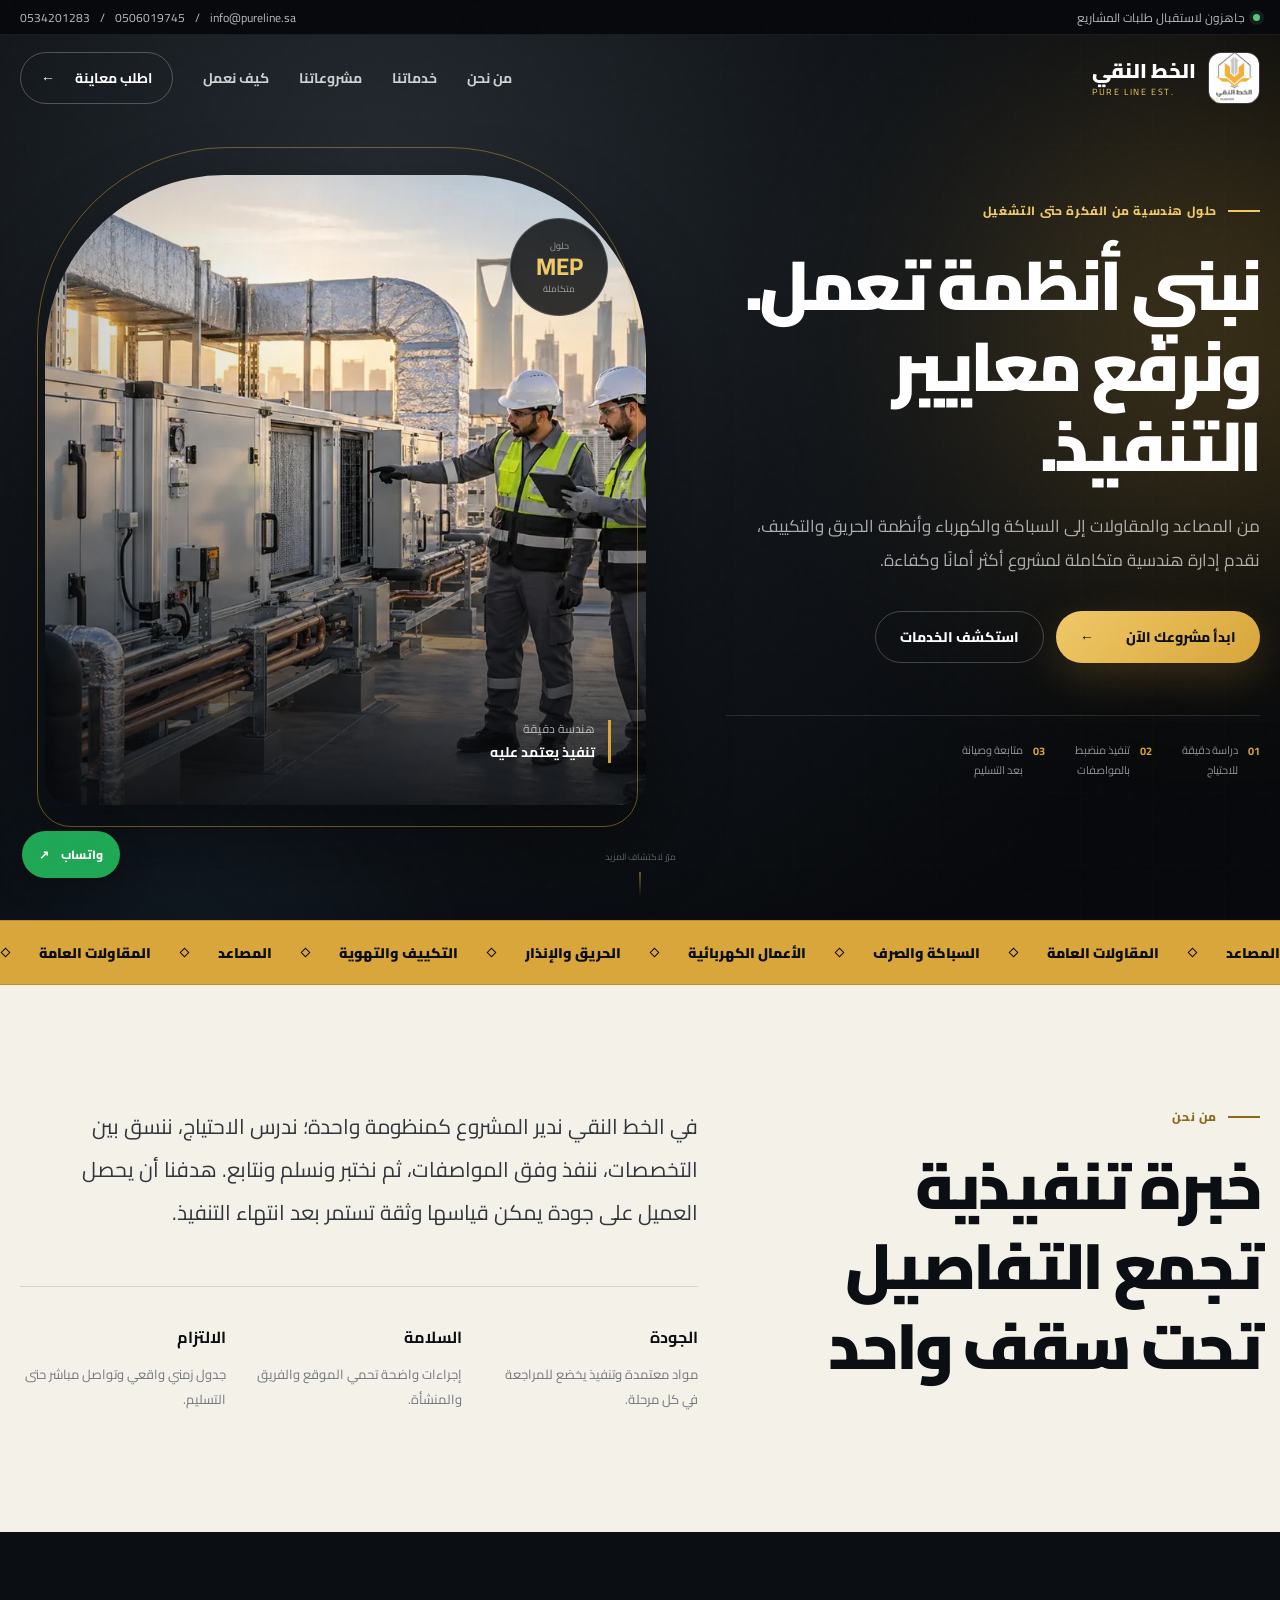
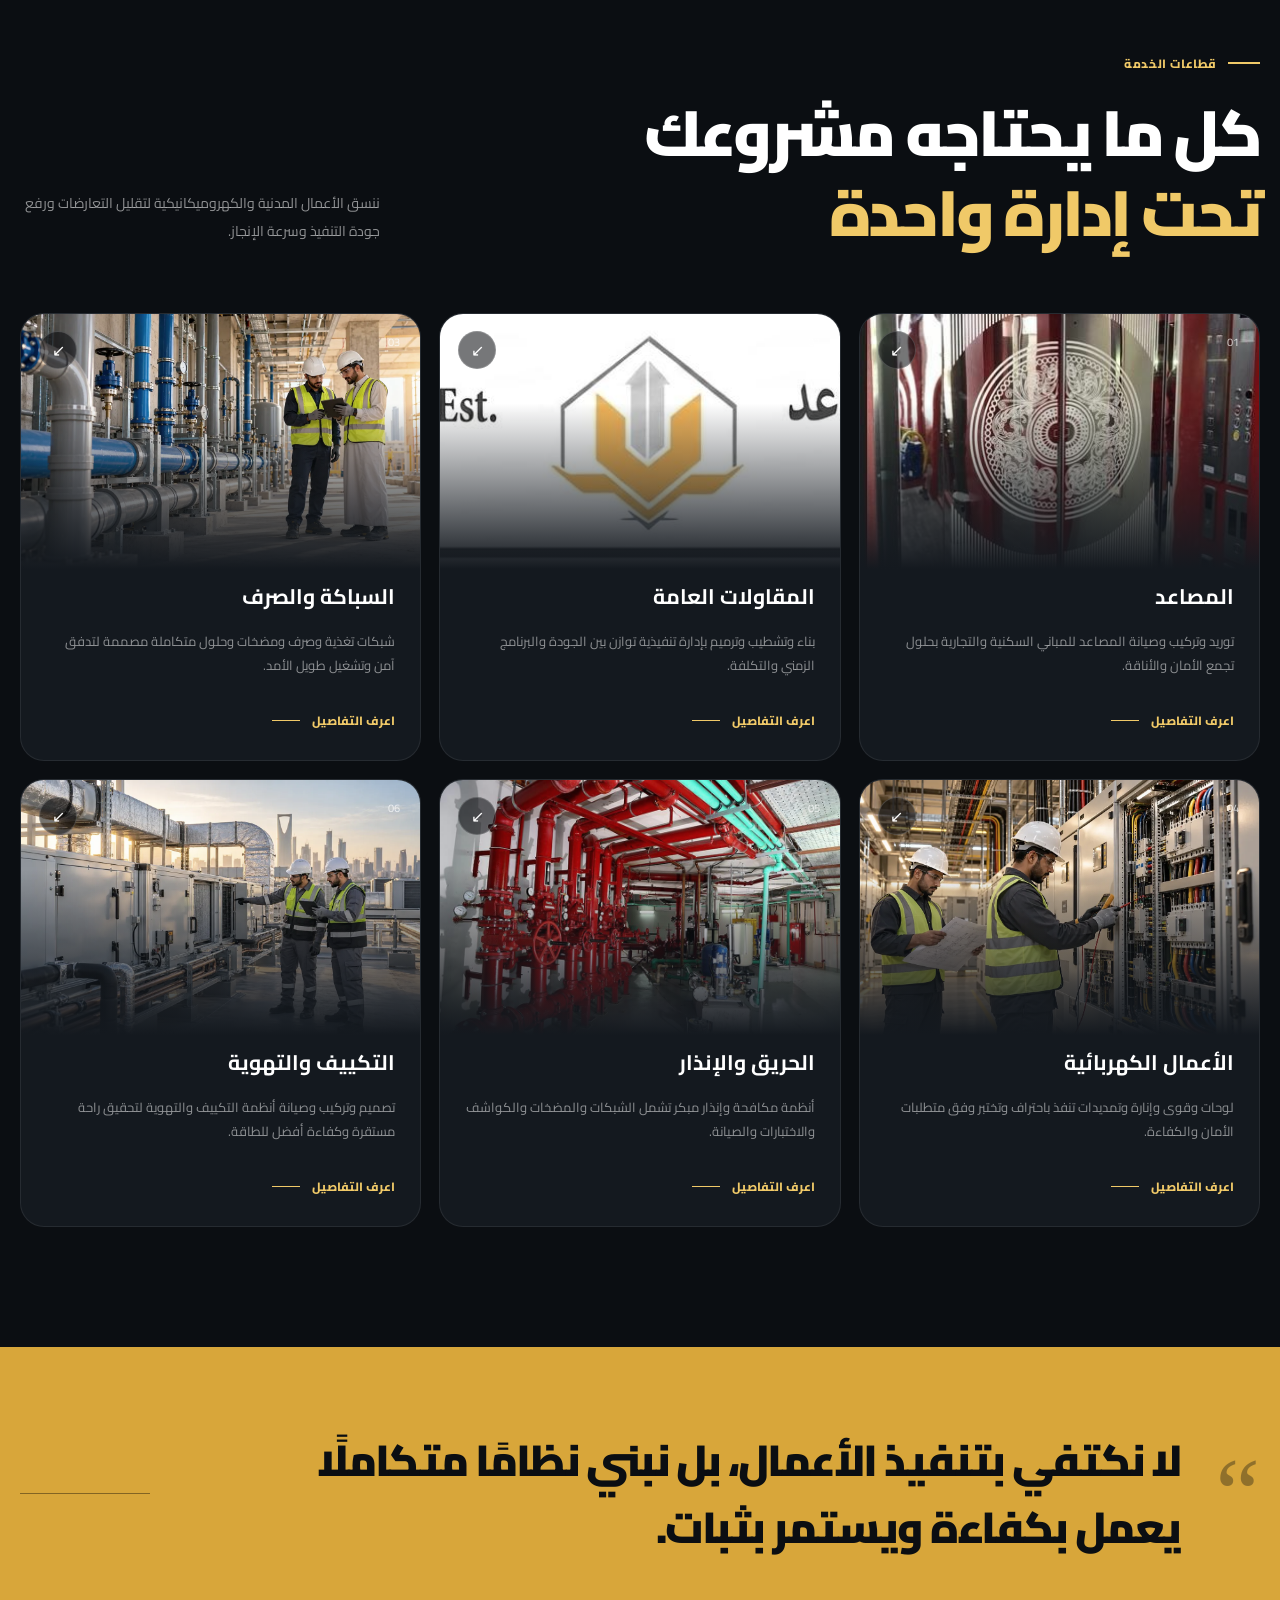
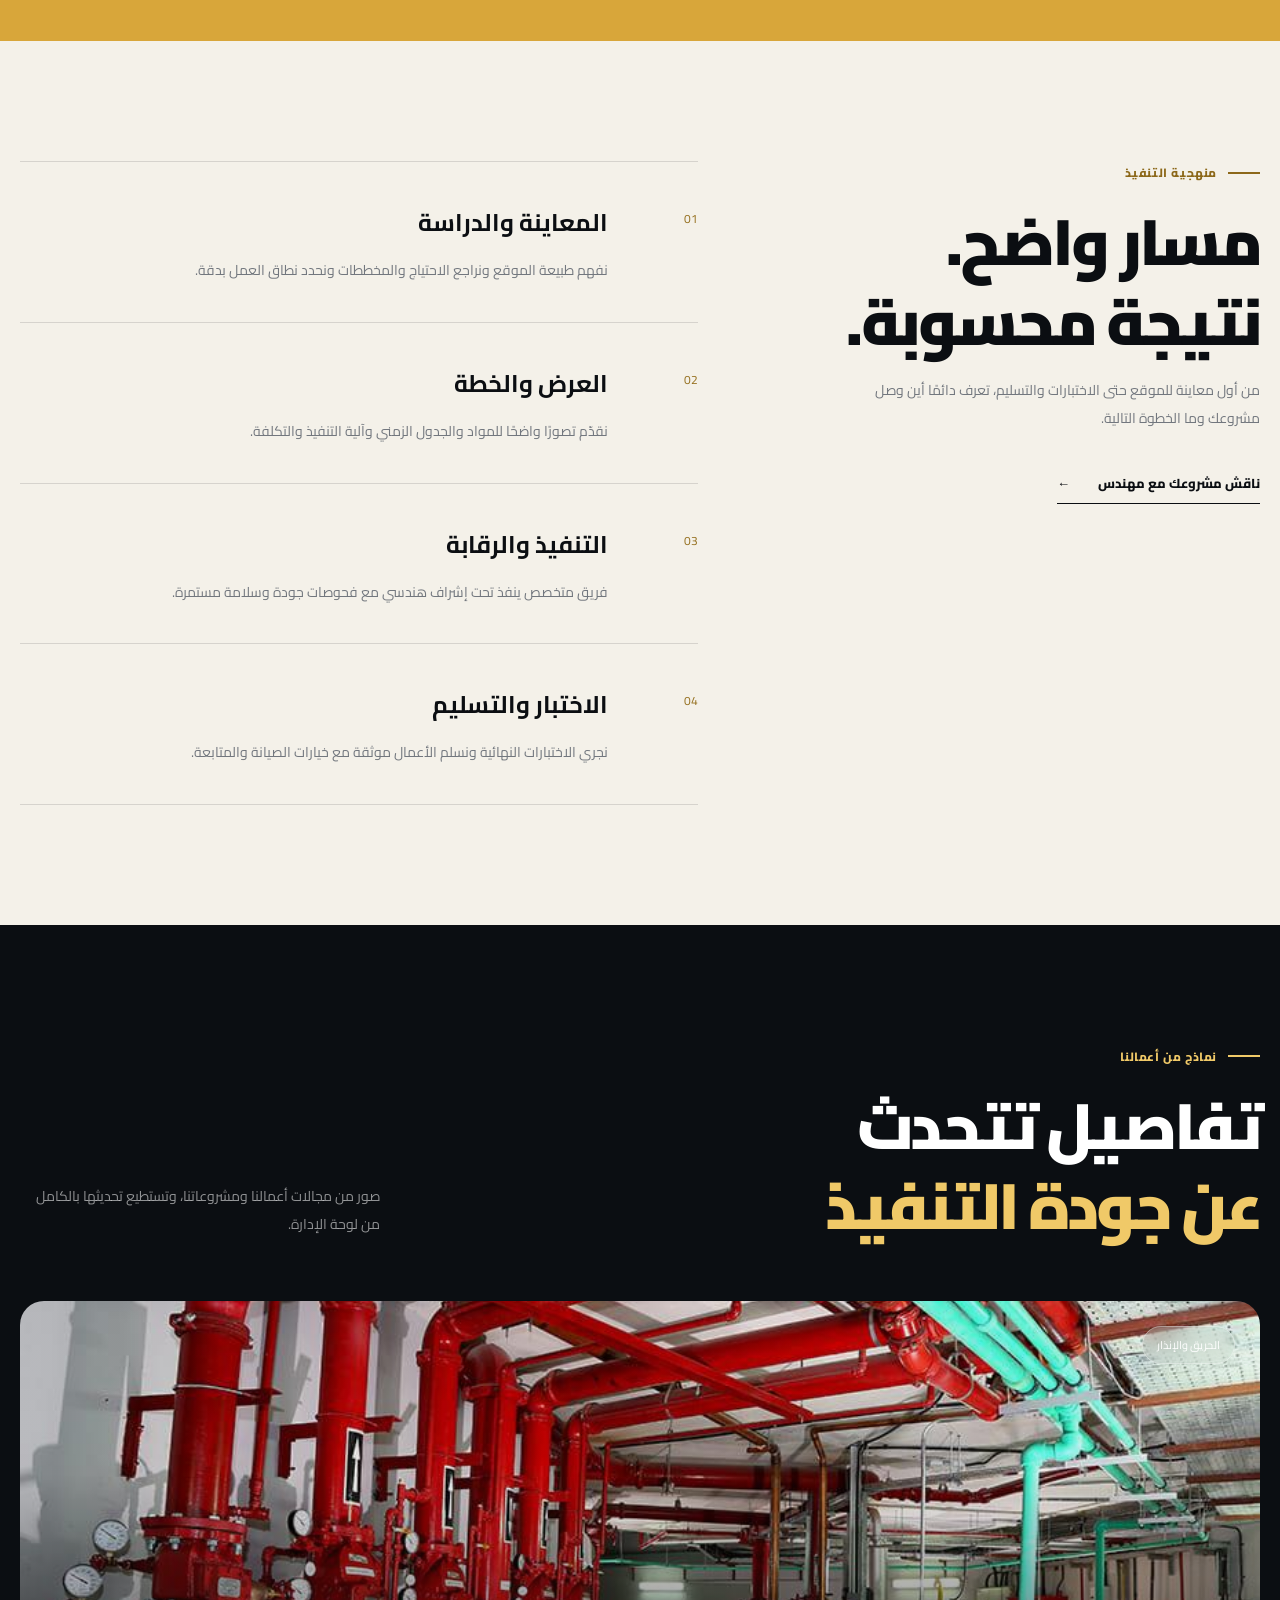
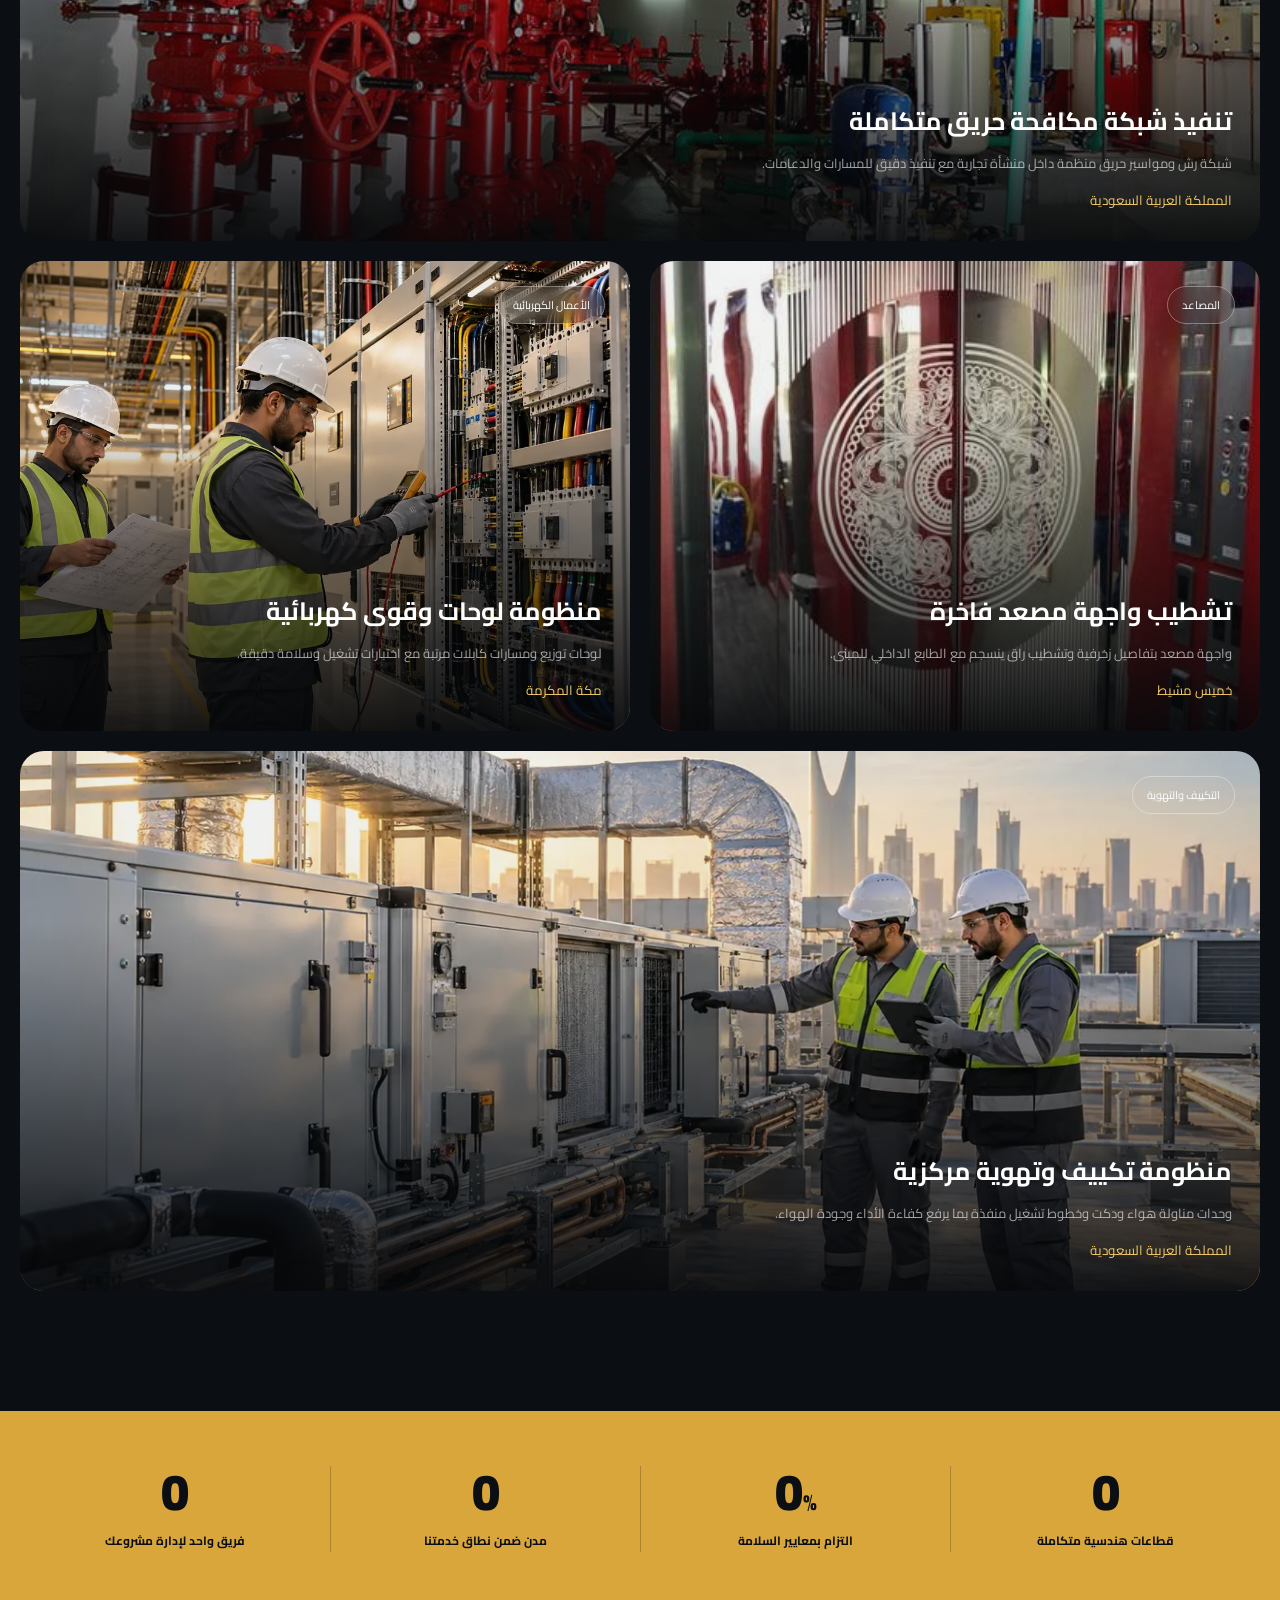
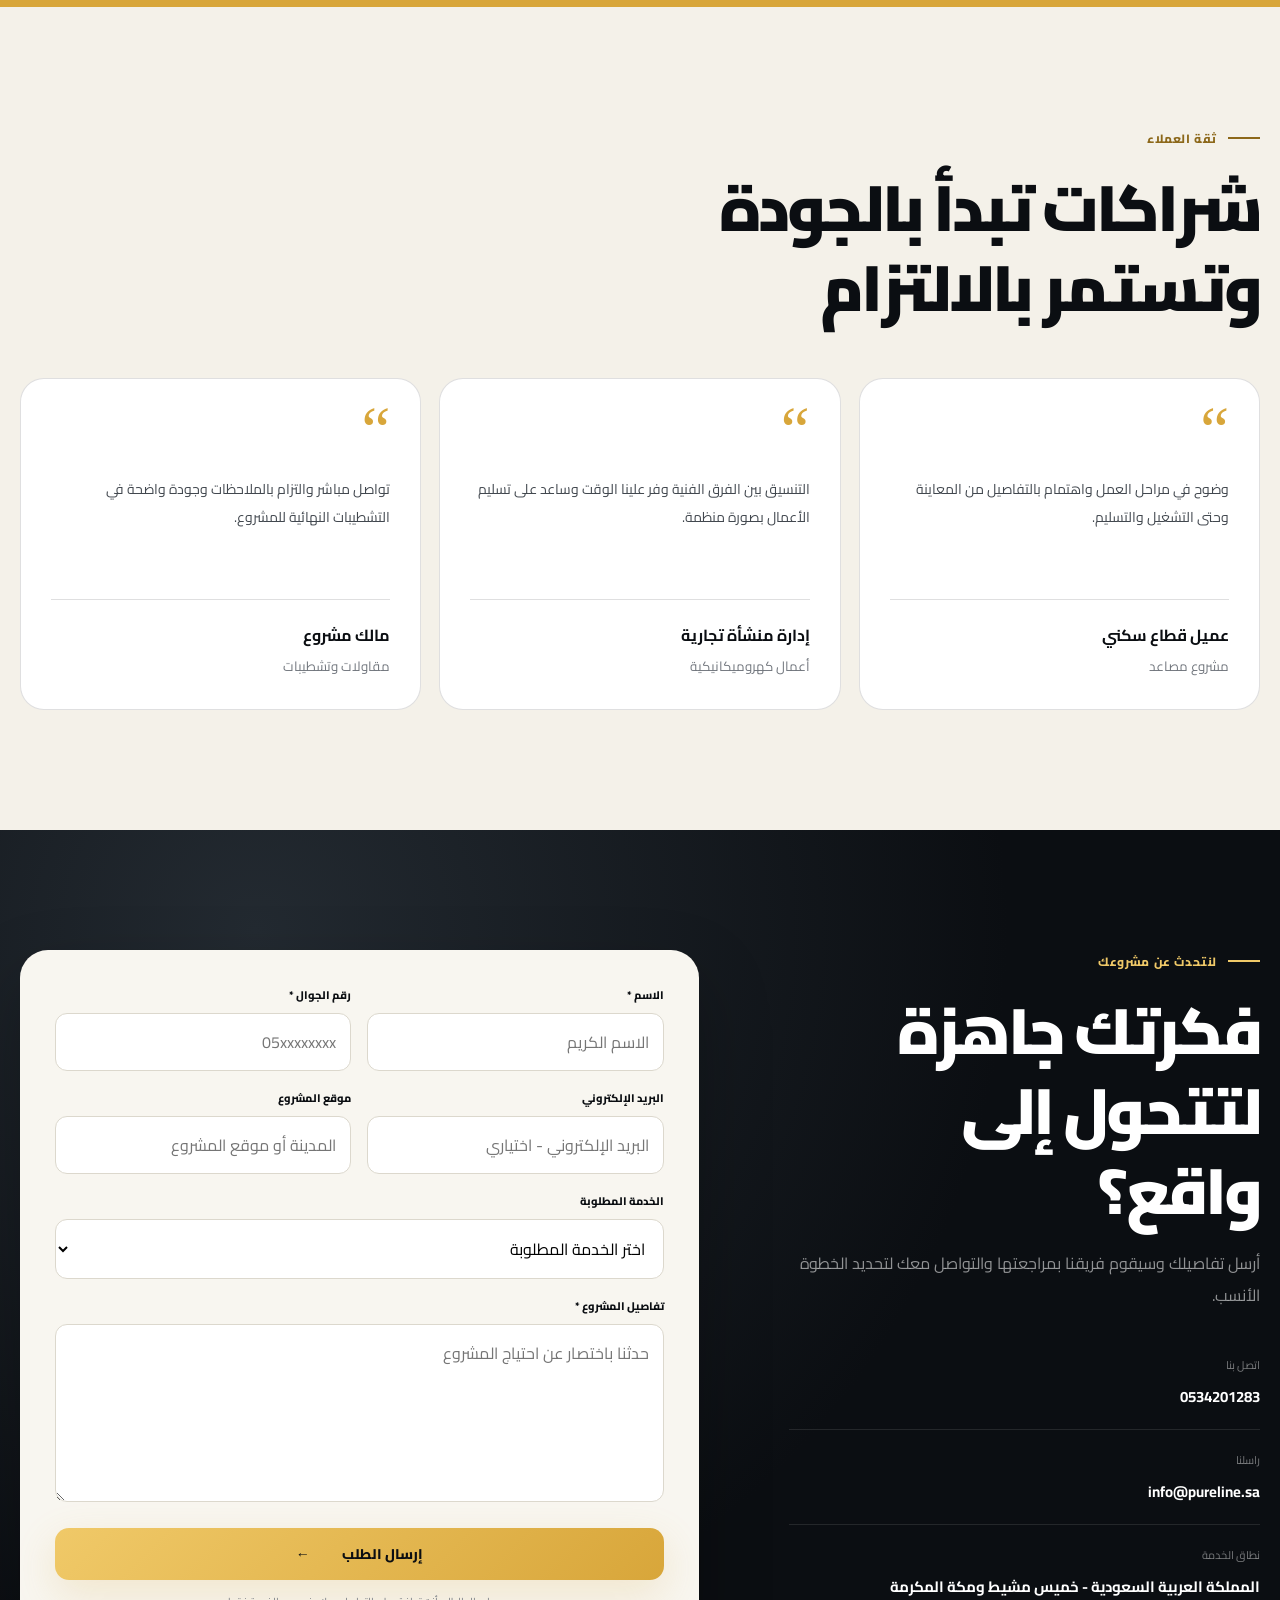
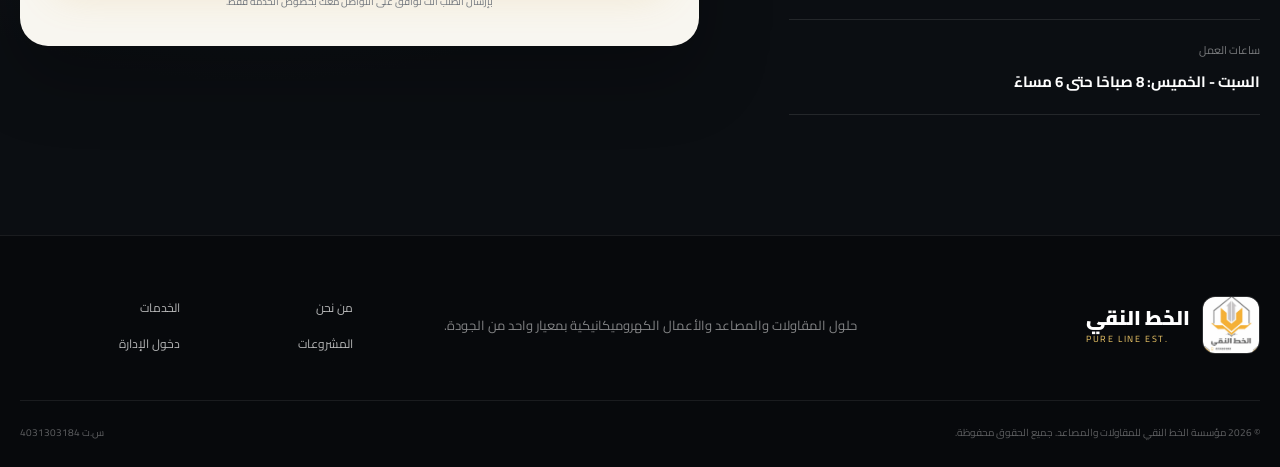
==== index.html @ 3a3c0b28 "Convert site to static Cloudflare Pages profile" ====
<!doctype html>
<html lang="ar" dir="rtl">
<head>
  <meta charset="utf-8">
  <meta name="viewport" content="width=device-width, initial-scale=1">
  <meta name="theme-color" content="#0b0e12">
  <meta name="description" content="من المصاعد والمقاولات إلى السباكة والكهرباء وأنظمة الحريق والتكييف، نقدم إدارة هندسية متكاملة لمشروع أكثر أمانًا وكفاءة.">
  <meta property="og:type" content="website">
  <meta property="og:locale" content="ar_SA">
  <meta property="og:site_name" content="مؤسسة الخط النقي للمقاولات والمصاعد">
  <meta property="og:title" content="مؤسسة الخط النقي للمقاولات والمصاعد">
  <meta property="og:description" content="من المصاعد والمقاولات إلى السباكة والكهرباء وأنظمة الحريق والتكييف، نقدم إدارة هندسية متكاملة لمشروع أكثر أمانًا وكفاءة.">
  <meta property="og:url" content="https://purelineksa.com/">
  <meta property="og:image" content="https://purelineksa.com/assets/images/services/hvac.webp">
  <meta name="twitter:card" content="summary_large_image">
  <meta name="twitter:title" content="مؤسسة الخط النقي للمقاولات والمصاعد">
  <meta name="twitter:description" content="من المصاعد والمقاولات إلى السباكة والكهرباء وأنظمة الحريق والتكييف، نقدم إدارة هندسية متكاملة لمشروع أكثر أمانًا وكفاءة.">
  <title>مؤسسة الخط النقي للمقاولات والمصاعد</title>
  <link rel="canonical" href="https://purelineksa.com/">
  <link rel="icon" href="assets/images/brand/logo-v2.webp" type="image/webp">
  <link rel="preconnect" href="https://fonts.googleapis.com">
  <link rel="preconnect" href="https://fonts.gstatic.com" crossorigin>
  <link href="https://fonts.googleapis.com/css2?family=Cairo:wght@400;500;600;700;800;900&display=swap" rel="stylesheet">
  <link rel="stylesheet" href="assets/css/site.css">
  <script type="application/ld+json">
  {
    "@context": "https://schema.org",
    "@type": "LocalBusiness",
    "name": "مؤسسة الخط النقي للمقاولات والمصاعد",
    "alternateName": "Pure Line for Contracting and Elevators Est.",
    "url": "https://purelineksa.com/",
    "logo": "https://purelineksa.com/assets/images/brand/logo-v2.webp",
    "image": "https://purelineksa.com/assets/images/services/hvac.webp",
    "telephone": "0534201283",
    "email": "info@pureline.sa",
    "description": "من المصاعد والمقاولات إلى السباكة والكهرباء وأنظمة الحريق والتكييف، نقدم إدارة هندسية متكاملة لمشروع أكثر أمانًا وكفاءة.",
    "address": {
      "@type": "PostalAddress",
      "streetAddress": "المملكة العربية السعودية \u002D خميس مشيط ومكة المكرمة",
      "addressCountry": "SA"
    },
    "areaServed": "Saudi Arabia"
  }
  </script>
</head>
<body>
  <div class="page-noise" aria-hidden="true"></div>
  <header class="site-header" id="top">
    <div class="contact-bar">
      <div class="shell contact-bar__inner">
        <p><span class="status-dot"></span> جاهزون لاستقبال طلبات المشاريع</p>
        <div class="contact-bar__links">
          <a href="tel:0534201283">0534201283</a>
          <span>/</span><a href="tel:0506019745">0506019745</a>
          <span>/</span>
          <a href="mailto:info@pureline.sa">info@pureline.sa</a>
        </div>
      </div>
    </div>
    <nav class="nav shell" aria-label="التنقل الرئيسي">
      <a class="brand" href="#top" aria-label="الخط النقي - الرئيسية">
        <img src="assets/images/brand/logo-v2.webp" alt="شعار مؤسسة الخط النقي للمقاولات والمصاعد" width="512" height="512" decoding="async">
        <span><b>الخط النقي</b><small>PURE LINE EST.</small></span>
      </a>
      <button class="nav-toggle" type="button" aria-expanded="false" aria-controls="main-menu" aria-label="فتح القائمة">
        <span></span><span></span><span></span>
      </button>
      <div class="nav-menu" id="main-menu">
        <a href="#about">من نحن</a>
        <a href="#services">خدماتنا</a>
        <a href="#projects">مشروعاتنا</a>
        <a href="#process">كيف نعمل</a>
        <a class="nav-cta" href="#contact">اطلب معاينة <span>←</span></a>
      </div>
    </nav>
  </header>

  <main>
    <section class="hero">
      <div class="hero-glow hero-glow--one" aria-hidden="true"></div>
      <div class="hero-glow hero-glow--two" aria-hidden="true"></div>
      <div class="shell hero__grid">
        <div class="hero__content reveal">
          <div class="eyebrow"><span></span> حلول هندسية من الفكرة حتى التشغيل</div>
          <h1>نبني أنظمة تعمل. ونرفع معايير التنفيذ.</h1>
          <p>من المصاعد والمقاولات إلى السباكة والكهرباء وأنظمة الحريق والتكييف، نقدم إدارة هندسية متكاملة لمشروع أكثر أمانًا وكفاءة.</p>
          <div class="hero__actions">
            <a class="button button--gold" href="#contact">ابدأ مشروعك الآن <span>←</span></a>
            <a class="button button--ghost" href="#services">استكشف الخدمات</a>
          </div>
          <div class="hero__trust">
            <div><strong>01</strong><span>دراسة دقيقة<br>للاحتياج</span></div>
            <div><strong>02</strong><span>تنفيذ منضبط<br>بالمواصفات</span></div>
            <div><strong>03</strong><span>متابعة وصيانة<br>بعد التسليم</span></div>
          </div>
        </div>
        <div class="hero__visual reveal">
          <div class="hero__photo-wrap">
            <img src="assets/images/services/hvac.webp" alt="نبني أنظمة تعمل. ونرفع معايير التنفيذ." width="1280" height="800" fetchpriority="high" decoding="async">
            <div class="hero__photo-shade"></div>
            <div class="hero__badge"><span>حلول</span><strong>MEP</strong><small>متكاملة</small></div>
            <div class="hero__caption"><i></i><span>هندسة دقيقة<br><b>تنفيذ يعتمد عليه</b></span></div>
          </div>
          <div class="hero__outline" aria-hidden="true"></div>
        </div>
      </div>
      <div class="hero__scroll"><span>مرّر لاكتشاف المزيد</span><i></i></div>
    </section>

    <div class="service-marquee" aria-label="مجالات العمل">
      <div class="service-marquee__track">
        <span>المصاعد</span><i></i><span>المقاولات العامة</span><i></i><span>السباكة والصرف</span><i></i><span>الأعمال الكهربائية</span><i></i><span>الحريق والإنذار</span><i></i><span>التكييف والتهوية</span><i></i>
        <span>المصاعد</span><i></i><span>المقاولات العامة</span><i></i><span>السباكة والصرف</span><i></i><span>الأعمال الكهربائية</span><i></i><span>الحريق والإنذار</span><i></i><span>التكييف والتهوية</span><i></i>
      </div>
    </div>

    <section class="section about" id="about">
      <div class="shell about__grid">
        <div class="section-head reveal">
          <div class="eyebrow eyebrow--dark"><span></span> من نحن</div>
          <h2>خبرة تنفيذية تجمع التفاصيل تحت سقف واحد</h2>
        </div>
        <div class="about__body reveal">
          <p class="lead">في الخط النقي ندير المشروع كمنظومة واحدة؛ ندرس الاحتياج، ننسق بين التخصصات، ننفذ وفق المواصفات، ثم نختبر ونسلم ونتابع. هدفنا أن يحصل العميل على جودة يمكن قياسها وثقة تستمر بعد انتهاء التنفيذ.</p>
          <div class="about__values">
            <article><b>الجودة</b><p>مواد معتمدة وتنفيذ يخضع للمراجعة في كل مرحلة.</p></article><article><b>السلامة</b><p>إجراءات واضحة تحمي الموقع والفريق والمنشأة.</p></article><article><b>الالتزام</b><p>جدول زمني واقعي وتواصل مباشر حتى التسليم.</p></article>
          </div>
        </div>
      </div>
    </section>

    <section class="section services" id="services">
      <div class="shell">
        <div class="section-title-row reveal">
          <div>
            <div class="eyebrow"><span></span> قطاعات الخدمة</div>
            <h2>كل ما يحتاجه مشروعك<br><em>تحت إدارة واحدة</em></h2>
          </div>
          <p>ننسق الأعمال المدنية والكهروميكانيكية لتقليل التعارضات ورفع جودة التنفيذ وسرعة الإنجاز.</p>
        </div>
        <div class="services-grid">
          
          <article class="service-card reveal" style="--accent: #d8a63a">
            <a href="#contact" aria-label="طلب خدمة المصاعد">
              <div class="service-card__media">
                <img src="assets/images/projects/elevator-01.jpeg" alt="المصاعد" loading="lazy" decoding="async">
                <div class="service-card__overlay"></div>
                <span class="service-card__number">01</span>
                <span class="service-card__arrow">↙</span>
              </div>
              <div class="service-card__body">
                <h3>المصاعد</h3>
                <p>توريد وتركيب وصيانة المصاعد للمباني السكنية والتجارية بحلول تجمع الأمان والأناقة.</p>
                <span class="service-card__link">اعرف التفاصيل <i></i></span>
              </div>
            </a>
          </article>
          
          <article class="service-card reveal" style="--accent: #c8962e">
            <a href="#contact" aria-label="طلب خدمة المقاولات العامة">
              <div class="service-card__media">
                <img src="assets/images/brand/brand-banner.jpeg" alt="المقاولات العامة" loading="lazy" decoding="async">
                <div class="service-card__overlay"></div>
                <span class="service-card__number">02</span>
                <span class="service-card__arrow">↙</span>
              </div>
              <div class="service-card__body">
                <h3>المقاولات العامة</h3>
                <p>بناء وتشطيب وترميم بإدارة تنفيذية توازن بين الجودة والبرنامج الزمني والتكلفة.</p>
                <span class="service-card__link">اعرف التفاصيل <i></i></span>
              </div>
            </a>
          </article>
          
          <article class="service-card reveal" style="--accent: #4fa3d1">
            <a href="#contact" aria-label="طلب خدمة السباكة والصرف">
              <div class="service-card__media">
                <img src="assets/images/services/plumbing.webp" alt="السباكة والصرف" loading="lazy" decoding="async">
                <div class="service-card__overlay"></div>
                <span class="service-card__number">03</span>
                <span class="service-card__arrow">↙</span>
              </div>
              <div class="service-card__body">
                <h3>السباكة والصرف</h3>
                <p>شبكات تغذية وصرف ومضخات وحلول متكاملة مصممة لتدفق آمن وتشغيل طويل الأمد.</p>
                <span class="service-card__link">اعرف التفاصيل <i></i></span>
              </div>
            </a>
          </article>
          
          <article class="service-card reveal" style="--accent: #edb834">
            <a href="#contact" aria-label="طلب خدمة الأعمال الكهربائية">
              <div class="service-card__media">
                <img src="assets/images/services/electrical.webp" alt="الأعمال الكهربائية" loading="lazy" decoding="async">
                <div class="service-card__overlay"></div>
                <span class="service-card__number">04</span>
                <span class="service-card__arrow">↙</span>
              </div>
              <div class="service-card__body">
                <h3>الأعمال الكهربائية</h3>
                <p>لوحات وقوى وإنارة وتمديدات تنفذ باحتراف وتختبر وفق متطلبات الأمان والكفاءة.</p>
                <span class="service-card__link">اعرف التفاصيل <i></i></span>
              </div>
            </a>
          </article>
          
          <article class="service-card reveal" style="--accent: #d3483f">
            <a href="#contact" aria-label="طلب خدمة الحريق والإنذار">
              <div class="service-card__media">
                <img src="assets/images/services/fire-system.jpg" alt="الحريق والإنذار" loading="lazy" decoding="async">
                <div class="service-card__overlay"></div>
                <span class="service-card__number">05</span>
                <span class="service-card__arrow">↙</span>
              </div>
              <div class="service-card__body">
                <h3>الحريق والإنذار</h3>
                <p>أنظمة مكافحة وإنذار مبكر تشمل الشبكات والمضخات والكواشف والاختبارات والصيانة.</p>
                <span class="service-card__link">اعرف التفاصيل <i></i></span>
              </div>
            </a>
          </article>
          
          <article class="service-card reveal" style="--accent: #7aa4b8">
            <a href="#contact" aria-label="طلب خدمة التكييف والتهوية">
              <div class="service-card__media">
                <img src="assets/images/services/hvac.webp" alt="التكييف والتهوية" loading="lazy" decoding="async">
                <div class="service-card__overlay"></div>
                <span class="service-card__number">06</span>
                <span class="service-card__arrow">↙</span>
              </div>
              <div class="service-card__body">
                <h3>التكييف والتهوية</h3>
                <p>تصميم وتركيب وصيانة أنظمة التكييف والتهوية لتحقيق راحة مستقرة وكفاءة أفضل للطاقة.</p>
                <span class="service-card__link">اعرف التفاصيل <i></i></span>
              </div>
            </a>
          </article>
          
        </div>
      </div>
    </section>

    <section class="statement">
      <div class="shell statement__inner reveal">
        <span class="statement__mark">“</span>
        <p>لا نكتفي بتنفيذ الأعمال، بل نبني نظامًا متكاملًا يعمل بكفاءة ويستمر بثبات.</p>
        <span class="statement__line"></span>
      </div>
    </section>

    <section class="section process" id="process">
      <div class="shell process__grid">
        <div class="process__sticky reveal">
          <div class="eyebrow eyebrow--dark"><span></span> منهجية التنفيذ</div>
          <h2>مسار واضح.<br>نتيجة محسوبة.</h2>
          <p>من أول معاينة للموقع حتى الاختبارات والتسليم، تعرف دائمًا أين وصل مشروعك وما الخطوة التالية.</p>
          <a class="text-link" href="#contact">ناقش مشروعك مع مهندس <span>←</span></a>
        </div>
        <div class="process__steps">
          <article class="process-step reveal"><span>01</span><div><h3>المعاينة والدراسة</h3><p>نفهم طبيعة الموقع ونراجع الاحتياج والمخططات ونحدد نطاق العمل بدقة.</p></div></article><article class="process-step reveal"><span>02</span><div><h3>العرض والخطة</h3><p>نقدّم تصورًا واضحًا للمواد والجدول الزمني وآلية التنفيذ والتكلفة.</p></div></article><article class="process-step reveal"><span>03</span><div><h3>التنفيذ والرقابة</h3><p>فريق متخصص ينفذ تحت إشراف هندسي مع فحوصات جودة وسلامة مستمرة.</p></div></article><article class="process-step reveal"><span>04</span><div><h3>الاختبار والتسليم</h3><p>نجري الاختبارات النهائية ونسلم الأعمال موثقة مع خيارات الصيانة والمتابعة.</p></div></article>
        </div>
      </div>
    </section>

    <section class="section projects" id="projects">
      <div class="shell">
        <div class="section-title-row section-title-row--light reveal">
          <div><div class="eyebrow"><span></span> نماذج من أعمالنا</div><h2>تفاصيل تتحدث<br><em>عن جودة التنفيذ</em></h2></div>
          <p>صور من مجالات أعمالنا ومشروعاتنا، وتستطيع تحديثها بالكامل من لوحة الإدارة.</p>
        </div>
        <div class="projects-grid">
          
          <article class="project-card reveal project-card--wide">
            <div class="project-card__media">
              <img src="assets/images/services/fire-system.jpg" alt="تنفيذ شبكة مكافحة حريق متكاملة" loading="lazy" decoding="async">
              <div class="project-card__shade"></div>
              <span class="project-card__category">الحريق والإنذار</span>
              <div class="project-card__content">
                <h3>تنفيذ شبكة مكافحة حريق متكاملة</h3>
                <p>شبكة رش ومواسير حريق منظمة داخل منشأة تجارية مع تنفيذ دقيق للمسارات والدعامات.</p>
                <small>المملكة العربية السعودية</small>
              </div>
            </div>
          </article>
          
          <article class="project-card reveal ">
            <div class="project-card__media">
              <img src="assets/images/projects/elevator-01.jpeg" alt="تشطيب واجهة مصعد فاخرة" loading="lazy" decoding="async">
              <div class="project-card__shade"></div>
              <span class="project-card__category">المصاعد</span>
              <div class="project-card__content">
                <h3>تشطيب واجهة مصعد فاخرة</h3>
                <p>واجهة مصعد بتفاصيل زخرفية وتشطيب راق ينسجم مع الطابع الداخلي للمبنى.</p>
                <small>خميس مشيط</small>
              </div>
            </div>
          </article>
          
          <article class="project-card reveal ">
            <div class="project-card__media">
              <img src="assets/images/services/electrical.webp" alt="منظومة لوحات وقوى كهربائية" loading="lazy" decoding="async">
              <div class="project-card__shade"></div>
              <span class="project-card__category">الأعمال الكهربائية</span>
              <div class="project-card__content">
                <h3>منظومة لوحات وقوى كهربائية</h3>
                <p>لوحات توزيع ومسارات كابلات مرتبة مع اختبارات تشغيل وسلامة دقيقة.</p>
                <small>مكة المكرمة</small>
              </div>
            </div>
          </article>
          
          <article class="project-card reveal project-card--wide">
            <div class="project-card__media">
              <img src="assets/images/services/hvac.webp" alt="منظومة تكييف وتهوية مركزية" loading="lazy" decoding="async">
              <div class="project-card__shade"></div>
              <span class="project-card__category">التكييف والتهوية</span>
              <div class="project-card__content">
                <h3>منظومة تكييف وتهوية مركزية</h3>
                <p>وحدات مناولة هواء ودكت وخطوط تشغيل منفذة بما يرفع كفاءة الأداء وجودة الهواء.</p>
                <small>المملكة العربية السعودية</small>
              </div>
            </div>
          </article>
          
        </div>
      </div>
    </section>

    <section class="stats">
      <div class="shell stats__grid reveal">
        <div><strong data-count="6">0</strong><span>قطاعات هندسية متكاملة</span></div><div><strong data-count="100">0</strong><b>%</b><span>التزام بمعايير السلامة</span></div><div><strong data-count="2">0</strong><span>مدن ضمن نطاق خدمتنا</span></div><div><strong data-count="1">0</strong><span>فريق واحد لإدارة مشروعك</span></div>
      </div>
    </section>

    
    <section class="section testimonials">
      <div class="shell">
        <div class="section-head reveal"><div class="eyebrow eyebrow--dark"><span></span> ثقة العملاء</div><h2>شراكات تبدأ بالجودة<br>وتستمر بالالتزام</h2></div>
        <div class="testimonials__grid">
          
          <blockquote class="testimonial reveal"><span>“</span><p>وضوح في مراحل العمل واهتمام بالتفاصيل من المعاينة وحتى التشغيل والتسليم.</p><footer><b>عميل قطاع سكني</b><small>مشروع مصاعد</small></footer></blockquote>
          
          <blockquote class="testimonial reveal"><span>“</span><p>التنسيق بين الفرق الفنية وفر علينا الوقت وساعد على تسليم الأعمال بصورة منظمة.</p><footer><b>إدارة منشأة تجارية</b><small>أعمال كهروميكانيكية</small></footer></blockquote>
          
          <blockquote class="testimonial reveal"><span>“</span><p>تواصل مباشر والتزام بالملاحظات وجودة واضحة في التشطيبات النهائية للمشروع.</p><footer><b>مالك مشروع</b><small>مقاولات وتشطيبات</small></footer></blockquote>
          
        </div>
      </div>
    </section>
    

    <section class="section contact" id="contact">
      <div class="shell contact__grid">
        <div class="contact__copy reveal">
          <div class="eyebrow"><span></span> لنتحدث عن مشروعك</div>
          <h2>فكرتك جاهزة لتتحول إلى واقع؟</h2>
          <p>أرسل تفاصيلك وسيقوم فريقنا بمراجعتها والتواصل معك لتحديد الخطوة الأنسب.</p>
          <div class="contact__details">
            <a href="tel:0534201283"><small>اتصل بنا</small><b>0534201283</b></a>
            <a href="mailto:info@pureline.sa"><small>راسلنا</small><b>info@pureline.sa</b></a>
            <div><small>نطاق الخدمة</small><b>المملكة العربية السعودية - خميس مشيط ومكة المكرمة</b></div>
            <div><small>ساعات العمل</small><b>السبت - الخميس: 8 صباحًا حتى 6 مساءً</b></div>
            
          </div>
        </div>
        <div class="contact__form-wrap reveal">
          
          <form class="contact-form" id="contact-form">
            <div class="form-honeypot" aria-hidden="true"></div>
            <div class="form-row"><div class="field"><label for="id_name">الاسم *</label><input type="text" name="name" placeholder="الاسم الكريم" autocomplete="name" maxlength="100" class="form-control" required id="id_name"></div><div class="field"><label for="id_phone">رقم الجوال *</label><input type="text" name="phone" placeholder="05xxxxxxxx" inputmode="tel" autocomplete="tel" maxlength="20" class="form-control" required id="id_phone"></div></div>
            <div class="form-row"><div class="field"><label for="id_email">البريد الإلكتروني</label><input type="email" name="email" placeholder="البريد الإلكتروني - اختياري" autocomplete="email" maxlength="254" class="form-control" id="id_email"></div><div class="field"><label for="id_location">موقع المشروع</label><input type="text" name="location" placeholder="المدينة أو موقع المشروع" maxlength="120" class="form-control" id="id_location"></div></div>
            <div class="field"><label for="id_service">الخدمة المطلوبة</label><select name="service" aria-label="اختر الخدمة" class="form-control" id="id_service">
  <option value="" selected>اختر الخدمة المطلوبة</option>

  <option value="1">المصاعد</option>

  <option value="2">المقاولات العامة</option>

  <option value="3">السباكة والصرف</option>

  <option value="4">الأعمال الكهربائية</option>

  <option value="5">الحريق والإنذار</option>

  <option value="6">التكييف والتهوية</option>

</select></div>
            <div class="field"><label for="id_message">تفاصيل المشروع *</label><textarea name="message" cols="40" rows="5" placeholder="حدثنا باختصار عن احتياج المشروع" class="form-control" required id="id_message">
</textarea></div>
            <button class="button button--gold button--full" type="submit">إرسال الطلب <span>←</span></button>
            <p class="privacy-note">بإرسال الطلب أنت توافق على التواصل معك بخصوص الخدمة فقط.</p>
          </form>
        </div>
      </div>
    </section>
  </main>

  <footer class="footer">
    <div class="shell footer__top">
      <a class="brand brand--footer" href="#top"><img src="assets/images/brand/logo-v2.webp" alt="" width="512" height="512" loading="lazy" decoding="async"><span><b>الخط النقي</b><small>PURE LINE EST.</small></span></a>
      <p>حلول المقاولات والمصاعد والأعمال الكهروميكانيكية بمعيار واحد من الجودة.</p>
      <div class="footer__links"><a href="#about">من نحن</a><a href="#services">الخدمات</a><a href="#projects">المشروعات</a><a href="#contact">دخول الإدارة</a></div>
      
    </div>
    <div class="shell footer__bottom"><span>© 2026 مؤسسة الخط النقي للمقاولات والمصاعد. جميع الحقوق محفوظة.</span><span>س.ت 4031303184</span></div>
  </footer>

  <a class="float-action float-action--whatsapp" href="https://wa.me/966534201283" target="_blank" rel="noopener" aria-label="تواصل عبر واتساب">واتساب <span>↗</span></a>
  <button class="back-top" type="button" aria-label="العودة للأعلى">↑</button>
  <script src="assets/js/site.js"></script>
</body>
</html>
---- assets/css/site.css ----
:root {
  --ink: #0b0e12;
  --ink-soft: #151a20;
  --paper: #f4f1e9;
  --white: #fff;
  --gold: #d8a63a;
  --gold-light: #f0c968;
  --muted: #72777e;
  --line: rgba(11, 14, 18, .13);
  --shell: min(1240px, calc(100vw - 40px));
  --radius: 24px;
}

* { box-sizing: border-box; }
html { scroll-behavior: smooth; scroll-padding-top: 100px; }
body { margin: 0; font-family: "Cairo", Tahoma, sans-serif; color: var(--ink); background: var(--paper); overflow-x: hidden; }
body.menu-open { overflow: hidden; }
a { color: inherit; text-decoration: none; }
img { display: block; max-width: 100%; }
button, input, select, textarea { font: inherit; }
.shell { width: var(--shell); margin-inline: auto; }
.page-noise { position: fixed; inset: 0; pointer-events: none; z-index: 100; opacity: .025; background-image: url("data:image/svg+xml,%3Csvg viewBox='0 0 140 140' xmlns='http://www.w3.org/2000/svg'%3E%3Cfilter id='n'%3E%3CfeTurbulence type='fractalNoise' baseFrequency='.9' numOctaves='4' stitchTiles='stitch'/%3E%3C/filter%3E%3Crect width='100%25' height='100%25' filter='url(%23n)' opacity='.5'/%3E%3C/svg%3E"); }
.form-honeypot { position: absolute !important; inset-inline-start: -10000px !important; width: 1px !important; height: 1px !important; overflow: hidden !important; }

.contact-bar { background: #07090c; color: rgba(255,255,255,.72); font-size: 12px; border-bottom: 1px solid rgba(255,255,255,.08); }
.contact-bar__inner { min-height: 34px; display: flex; align-items: center; justify-content: space-between; }
.contact-bar p { margin: 0; display: flex; align-items: center; gap: 8px; }
.status-dot { width: 7px; height: 7px; background: #58c67b; border-radius: 50%; box-shadow: 0 0 0 4px rgba(88,198,123,.12); }
.contact-bar__links { display: flex; gap: 10px; direction: ltr; }
.contact-bar a:hover { color: var(--gold-light); }

.site-header { position: fixed; top: 0; inset-inline: 0; z-index: 50; color: #fff; transition: background .3s, box-shadow .3s; }
.site-header.is-scrolled { background: rgba(7,9,12,.94); backdrop-filter: blur(18px); box-shadow: 0 10px 40px rgba(0,0,0,.16); }
.nav { height: 86px; display: flex; align-items: center; justify-content: space-between; }
.brand { display: flex; align-items: center; gap: 12px; }
.brand img { width: 52px; height: 52px; object-fit: cover; border-radius: 13px; border: 1px solid rgba(255,255,255,.15); }
.brand span { display: flex; flex-direction: column; line-height: 1.1; }
.brand b { font-size: 20px; font-weight: 900; }
.brand small { margin-top: 5px; font-size: 9px; color: var(--gold-light); letter-spacing: .18em; direction: ltr; }
.nav-menu { display: flex; align-items: center; gap: 30px; font-size: 14px; font-weight: 700; }
.nav-menu > a:not(.nav-cta) { position: relative; color: rgba(255,255,255,.78); }
.nav-menu > a:not(.nav-cta)::after { content: ""; position: absolute; right: 0; bottom: -9px; width: 0; height: 2px; background: var(--gold); transition: width .25s; }
.nav-menu > a:hover { color: #fff; }
.nav-menu > a:hover::after { width: 100%; }
.nav-cta { border: 1px solid rgba(255,255,255,.25); border-radius: 999px; padding: 12px 20px; display: inline-flex; gap: 20px; align-items: center; transition: .25s; }
.nav-cta:hover { border-color: var(--gold); background: var(--gold); color: var(--ink); }
.nav-toggle { display: none; width: 44px; height: 44px; padding: 10px; border: 1px solid rgba(255,255,255,.2); border-radius: 12px; background: transparent; }
.nav-toggle span { display: block; height: 2px; margin: 5px 0; background: #fff; transition: .25s; }

.hero { min-height: 100vh; position: relative; display: flex; align-items: center; overflow: hidden; color: #fff; padding: 150px 0 90px; background: radial-gradient(circle at 30% 20%, #252b31 0, #11151a 42%, #07090c 80%); }
.hero::before { content: ""; position: absolute; inset: 0; opacity: .18; background-image: linear-gradient(rgba(255,255,255,.06) 1px, transparent 1px), linear-gradient(90deg, rgba(255,255,255,.06) 1px, transparent 1px); background-size: 72px 72px; mask-image: linear-gradient(to left, #000, transparent 82%); }
.hero-glow { position: absolute; border-radius: 50%; filter: blur(4px); opacity: .25; }
.hero-glow--one { width: 480px; height: 480px; right: -180px; top: 10%; background: var(--gold); filter: blur(130px); }
.hero-glow--two { width: 360px; height: 360px; left: 0; bottom: -220px; background: #274664; filter: blur(120px); }
.hero__grid { position: relative; display: grid; grid-template-columns: .92fr 1.08fr; gap: 80px; align-items: center; }
.eyebrow { display: flex; align-items: center; gap: 11px; color: var(--gold-light); font-size: 12px; font-weight: 800; letter-spacing: .05em; }
.eyebrow span { width: 32px; height: 2px; background: currentColor; }
.eyebrow--dark { color: #8c681a; }
.hero h1 { font-size: clamp(43px, 5.4vw, 78px); line-height: 1.16; letter-spacing: -.05em; margin: 23px 0; font-weight: 900; max-width: 700px; }
.hero__content > p { max-width: 610px; margin: 0; color: rgba(255,255,255,.65); font-size: 17px; line-height: 2; }
.hero__actions { display: flex; gap: 12px; margin-top: 34px; }
.button { min-height: 52px; padding: 0 24px; border-radius: 999px; display: inline-flex; align-items: center; justify-content: center; gap: 32px; border: 0; cursor: pointer; font-weight: 800; font-size: 14px; transition: transform .25s, background .25s, border-color .25s; }
.button:hover { transform: translateY(-3px); }
.button--gold { background: linear-gradient(135deg, var(--gold-light), var(--gold)); color: var(--ink); box-shadow: 0 14px 40px rgba(216,166,58,.2); }
.button--ghost { color: #fff; border: 1px solid rgba(255,255,255,.22); }
.button--ghost:hover { border-color: rgba(255,255,255,.55); }
.button--full { width: 100%; border-radius: 14px; }
.hero__trust { margin-top: 52px; padding-top: 25px; border-top: 1px solid rgba(255,255,255,.12); display: flex; gap: 30px; }
.hero__trust div { display: flex; gap: 10px; align-items: flex-start; }
.hero__trust strong { color: var(--gold); font-size: 11px; }
.hero__trust span { color: rgba(255,255,255,.55); font-size: 11px; line-height: 1.8; }
.hero__visual { position: relative; padding: 25px 0 25px 25px; }
.hero__photo-wrap { position: relative; border-radius: 180px 180px 28px 28px; overflow: hidden; min-height: 630px; box-shadow: 0 34px 80px rgba(0,0,0,.42); }
.hero__photo-wrap > img { position: absolute; inset: 0; width: 100%; height: 100%; object-fit: cover; object-position: 52% center; }
.hero__photo-shade { position: absolute; inset: 0; background: linear-gradient(to top, rgba(7,9,12,.86), transparent 53%), linear-gradient(to left, transparent 55%, rgba(7,9,12,.2)); }
.hero__outline { position: absolute; inset: 0 25px 0 0; border: 1px solid rgba(216,166,58,.45); border-radius: 190px 190px 34px 34px; transform: translate(17px, -3px); pointer-events: none; }
.hero__badge { position: absolute; top: 43px; right: 38px; width: 98px; height: 98px; border-radius: 50%; background: rgba(7,9,12,.82); border: 1px solid rgba(255,255,255,.16); display: flex; flex-direction: column; align-items: center; justify-content: center; backdrop-filter: blur(8px); }
.hero__badge span, .hero__badge small { font-size: 9px; color: rgba(255,255,255,.55); }
.hero__badge strong { color: var(--gold-light); font-size: 24px; line-height: 1.1; direction: ltr; }
.hero__caption { position: absolute; bottom: 40px; right: 35px; display: flex; gap: 13px; align-items: center; }
.hero__caption i { width: 3px; height: 43px; background: var(--gold); }
.hero__caption span { font-size: 12px; color: rgba(255,255,255,.65); line-height: 1.8; }
.hero__caption b { color: #fff; font-size: 14px; }
.hero__scroll { position: absolute; bottom: 24px; left: 50%; transform: translateX(-50%); display: flex; flex-direction: column; align-items: center; gap: 7px; color: rgba(255,255,255,.35); font-size: 9px; }
.hero__scroll i { width: 1px; height: 24px; background: linear-gradient(var(--gold), transparent); }

.service-marquee { overflow: hidden; background: var(--gold); color: var(--ink); border-block: 1px solid rgba(0,0,0,.15); }
.service-marquee__track { width: max-content; height: 63px; display: flex; align-items: center; gap: 30px; animation: marquee 32s linear infinite; }
.service-marquee span { font-size: 14px; font-weight: 900; white-space: nowrap; }
.service-marquee i { width: 7px; height: 7px; border: 1px solid var(--ink); transform: rotate(45deg); }
@keyframes marquee { to { transform: translateX(50%); } }

.section { padding: 120px 0; }
.about { background: #f4f1e9; }
.about__grid { display: grid; grid-template-columns: .8fr 1.2fr; gap: 110px; align-items: start; }
.section-head h2, .section-title-row h2, .process h2, .contact h2 { margin: 18px 0 0; font-size: clamp(36px, 5vw, 64px); line-height: 1.25; letter-spacing: -.045em; font-weight: 900; }
.about__body .lead { margin: 0; font-size: 21px; line-height: 2.05; color: #30363c; }
.about__values { margin-top: 52px; padding-top: 35px; border-top: 1px solid var(--line); display: grid; grid-template-columns: repeat(3, 1fr); gap: 30px; }
.about__values b { font-size: 16px; }
.about__values p { color: var(--muted); line-height: 1.9; font-size: 13px; margin: 10px 0 0; }

.services { background: var(--ink); color: #fff; }
.section-title-row { display: grid; grid-template-columns: 1fr 360px; gap: 60px; align-items: end; margin-bottom: 60px; }
.section-title-row h2 em, .contact h2 em { color: var(--gold-light); font-style: normal; }
.section-title-row > p { color: rgba(255,255,255,.55); line-height: 2; font-size: 14px; margin: 0 0 8px; }
.services-grid { display: grid; grid-template-columns: repeat(3, 1fr); gap: 18px; }
.service-card { min-width: 0; background: #14191f; border: 1px solid rgba(255,255,255,.08); border-radius: var(--radius); overflow: hidden; transition: transform .35s, border-color .35s; }
.service-card:hover { transform: translateY(-10px); border-color: color-mix(in srgb, var(--accent), white 15%); }
.service-card__media { position: relative; height: 255px; overflow: hidden; }
.service-card__media img { width: 100%; height: 100%; object-fit: cover; filter: saturate(.83); transition: transform .6s, filter .35s; }
.service-card:hover img { transform: scale(1.055); filter: saturate(1); }
.service-card__overlay { position: absolute; inset: 0; background: linear-gradient(to top, #14191f, transparent 65%); }
.service-card__number { position: absolute; top: 18px; right: 20px; color: rgba(255,255,255,.75); font-size: 11px; }
.service-card__arrow { position: absolute; left: 18px; top: 17px; width: 38px; height: 38px; border-radius: 50%; display: grid; place-items: center; background: rgba(7,9,12,.55); border: 1px solid rgba(255,255,255,.18); transition: background .25s; }
.service-card:hover .service-card__arrow { background: var(--accent); color: var(--ink); }
.service-card__body { padding: 8px 25px 28px; }
.service-card h3 { margin: 0 0 13px; font-size: 21px; }
.service-card p { min-height: 60px; margin: 0; color: rgba(255,255,255,.52); line-height: 1.85; font-size: 13px; }
.service-card__link { margin-top: 20px; display: flex; align-items: center; gap: 12px; color: var(--gold-light); font-size: 12px; font-weight: 800; }
.service-card__link i { width: 28px; height: 1px; background: currentColor; transition: width .25s; }
.service-card:hover .service-card__link i { width: 45px; }

.statement { background: var(--gold); padding: 80px 0; }
.statement__inner { display: grid; grid-template-columns: auto 1fr 130px; gap: 35px; align-items: center; }
.statement__mark { font-family: Georgia, serif; font-size: 100px; line-height: .5; opacity: .35; }
.statement p { margin: 0; max-width: 880px; font-size: clamp(26px, 3.4vw, 46px); font-weight: 900; line-height: 1.55; letter-spacing: -.04em; }
.statement__line { height: 1px; background: rgba(0,0,0,.4); }

.process { background: #f4f1e9; }
.process__grid { display: grid; grid-template-columns: .8fr 1.2fr; gap: 110px; align-items: start; }
.process__sticky { position: sticky; top: 130px; }
.process__sticky > p { max-width: 420px; color: var(--muted); line-height: 2; font-size: 14px; }
.text-link { display: inline-flex; gap: 28px; margin-top: 25px; font-size: 13px; font-weight: 800; border-bottom: 1px solid var(--ink); padding-bottom: 8px; }
.process__steps { border-top: 1px solid var(--line); }
.process-step { display: grid; grid-template-columns: 65px 1fr; gap: 25px; padding: 38px 0; border-bottom: 1px solid var(--line); }
.process-step > span { color: #95701f; font-size: 12px; padding-top: 7px; }
.process-step h3 { margin: 0 0 12px; font-size: 24px; }
.process-step p { margin: 0; color: var(--muted); line-height: 1.9; font-size: 14px; }

.projects { background: #0b0e12; color: #fff; }
.section-title-row--light { margin-bottom: 55px; }
.projects-grid { display: grid; grid-template-columns: repeat(2, 1fr); gap: 20px; }
.project-card { min-height: 470px; border-radius: var(--radius); overflow: hidden; }
.project-card--wide { grid-column: 1 / -1; min-height: 540px; }
.project-card__media { position: relative; height: 100%; min-height: inherit; overflow: hidden; }
.project-card img { position: absolute; inset: 0; width: 100%; height: 100%; object-fit: cover; transition: transform .7s; }
.project-card:hover img { transform: scale(1.045); }
.project-card__shade { position: absolute; inset: 0; background: linear-gradient(to top, rgba(5,7,9,.92), rgba(5,7,9,.05) 68%); }
.project-card__category { position: absolute; top: 25px; right: 25px; padding: 8px 14px; border: 1px solid rgba(255,255,255,.35); border-radius: 999px; font-size: 11px; backdrop-filter: blur(10px); }
.project-card__content { position: absolute; right: 28px; left: 28px; bottom: 28px; }
.project-card__content h3 { margin: 0 0 8px; font-size: 25px; }
.project-card__content p { max-width: 600px; margin: 0; color: rgba(255,255,255,.62); line-height: 1.8; font-size: 13px; }
.project-card__content small { display: block; margin-top: 12px; color: var(--gold-light); }

.stats { background: var(--gold); padding: 55px 0; }
.stats__grid { display: grid; grid-template-columns: repeat(4, 1fr); }
.stats__grid > div { text-align: center; padding: 0 25px; border-left: 1px solid rgba(0,0,0,.2); }
.stats__grid > div:last-child { border-left: 0; }
.stats strong, .stats b { font-size: 51px; line-height: 1; font-weight: 900; }
.stats b { font-size: 22px; }
.stats span { display: block; margin-top: 10px; font-size: 12px; font-weight: 700; }

.testimonials { background: #f4f1e9; }
.testimonials .section-head { max-width: 650px; margin-bottom: 50px; }
.testimonials__grid { display: grid; grid-template-columns: repeat(3, 1fr); gap: 18px; }
.testimonial { margin: 0; padding: 30px; background: #fff; border: 1px solid var(--line); border-radius: var(--radius); }
.testimonial > span { font-family: Georgia, serif; font-size: 65px; line-height: .65; color: var(--gold); }
.testimonial p { min-height: 110px; line-height: 2; color: #42484f; font-size: 14px; }
.testimonial footer { padding-top: 20px; border-top: 1px solid var(--line); display: flex; flex-direction: column; }
.testimonial small { margin-top: 4px; color: var(--muted); }

.contact { background: radial-gradient(circle at 20% 10%, #232a31, #0b0e12 55%); color: #fff; }
.contact__grid { display: grid; grid-template-columns: .82fr 1.18fr; gap: 90px; align-items: start; }
.contact__copy > p { color: rgba(255,255,255,.55); line-height: 2; max-width: 500px; }
.contact__details { margin-top: 44px; display: grid; gap: 20px; }
.contact__details > * { display: flex; flex-direction: column; padding-bottom: 18px; border-bottom: 1px solid rgba(255,255,255,.1); }
.contact__details small { color: rgba(255,255,255,.45); font-size: 11px; }
.contact__details b { margin-top: 7px; direction: ltr; text-align: right; font-size: 15px; }
.contact__form-wrap { background: #f8f6f0; color: var(--ink); padding: 35px; border-radius: 28px; box-shadow: 0 30px 70px rgba(0,0,0,.25); }
.form-row { display: grid; grid-template-columns: repeat(2, 1fr); gap: 16px; }
.field { margin-bottom: 17px; }
.field label { display: block; margin-bottom: 8px; font-size: 11px; font-weight: 800; }
.form-control { width: 100%; border: 1px solid #dcd8cd; background: #fff; border-radius: 12px; padding: 13px 14px; outline: 0; transition: border-color .2s, box-shadow .2s; }
.form-control:focus { border-color: var(--gold); box-shadow: 0 0 0 4px rgba(216,166,58,.13); }
textarea.form-control { resize: vertical; }
.errorlist { color: #b42318; margin: 6px 0 0; padding: 0; list-style: none; font-size: 11px; }
.privacy-note { margin: 12px 0 0; color: var(--muted); text-align: center; font-size: 10px; }
.alert { margin-bottom: 18px; padding: 13px 15px; border-radius: 12px; font-size: 13px; }
.alert--success { background: #e5f7ea; color: #166534; }
.alert--error { background: #fee8e7; color: #991b1b; }

.footer { background: #07090c; color: #fff; padding: 60px 0 25px; border-top: 1px solid rgba(255,255,255,.08); }
.footer__top { display: grid; grid-template-columns: 1fr 1.3fr 1fr; gap: 70px; align-items: center; padding-bottom: 45px; }
.brand--footer img { width: 58px; height: 58px; }
.footer__top > p { color: rgba(255,255,255,.5); line-height: 2; font-size: 13px; margin: 0; }
.footer__links { display: grid; grid-template-columns: repeat(2, 1fr); gap: 13px; font-size: 12px; color: rgba(255,255,255,.7); }
.footer__links a:hover { color: var(--gold-light); }
.footer__social { display: flex; flex-wrap: wrap; gap: 8px; grid-column: 1 / -1; }
.footer__social a { padding: 7px 12px; border: 1px solid rgba(255,255,255,.12); border-radius: 999px; color: rgba(255,255,255,.62); font-size: 10px; transition: .2s; }
.footer__social a:hover { color: var(--gold-light); border-color: var(--gold); }
.footer__bottom { padding-top: 22px; border-top: 1px solid rgba(255,255,255,.08); display: flex; justify-content: space-between; color: rgba(255,255,255,.35); font-size: 10px; }
.float-action { position: fixed; left: 22px; bottom: 22px; z-index: 35; padding: 12px 17px; border-radius: 999px; background: #1fa855; color: #fff; box-shadow: 0 12px 35px rgba(0,0,0,.25); font-size: 12px; font-weight: 800; display: flex; gap: 12px; }
.back-top { position: fixed; right: 22px; bottom: 22px; z-index: 35; width: 43px; height: 43px; border: 0; border-radius: 50%; background: var(--gold); color: var(--ink); cursor: pointer; opacity: 0; transform: translateY(15px); pointer-events: none; transition: .25s; }
.back-top.is-visible { opacity: 1; transform: none; pointer-events: auto; }
.reveal { opacity: 0; transform: translateY(24px); transition: opacity .75s ease, transform .75s ease; }
.reveal.is-visible { opacity: 1; transform: none; }

@media (max-width: 1060px) {
  .hero__grid { gap: 35px; }
  .hero__photo-wrap { min-height: 540px; }
  .services-grid { grid-template-columns: repeat(2, 1fr); }
  .about__grid, .process__grid { gap: 60px; }
  .contact__grid { gap: 50px; }
}

@media (max-width: 820px) {
  :root { --shell: min(100% - 30px, 680px); }
  .contact-bar { display: none; }
  .nav { height: 74px; }
  .nav-toggle { display: block; }
  .nav-menu { position: fixed; top: 74px; right: 15px; left: 15px; padding: 25px; background: rgba(7,9,12,.98); border: 1px solid rgba(255,255,255,.1); border-radius: 20px; flex-direction: column; align-items: stretch; opacity: 0; transform: translateY(-15px); pointer-events: none; transition: .25s; }
  .nav-menu.is-open { opacity: 1; transform: none; pointer-events: auto; }
  .nav-menu a { padding: 8px; }
  .nav-cta { justify-content: space-between; }
  .hero { padding-top: 115px; }
  .hero__grid { grid-template-columns: 1fr; }
  .hero__visual { max-width: 580px; width: 100%; margin-inline: auto; }
  .hero__photo-wrap { min-height: 560px; }
  .about__grid, .process__grid, .contact__grid, .section-title-row { grid-template-columns: 1fr; gap: 40px; }
  .process__sticky { position: static; }
  .section { padding: 85px 0; }
  .statement__inner { grid-template-columns: auto 1fr; }
  .statement__line { display: none; }
  .stats__grid { grid-template-columns: repeat(2, 1fr); gap: 35px 0; }
  .stats__grid > div:nth-child(2) { border-left: 0; }
  .testimonials__grid { grid-template-columns: 1fr; }
  .footer__top { grid-template-columns: 1fr; gap: 30px; }
}

@media (max-width: 560px) {
  .brand img { width: 45px; height: 45px; }
  .brand b { font-size: 17px; }
  .hero { min-height: auto; }
  .hero h1 { font-size: 40px; }
  .hero__actions { flex-direction: column; align-items: stretch; }
  .hero__trust { gap: 13px; justify-content: space-between; }
  .hero__trust div { flex-direction: column; gap: 3px; }
  .hero__photo-wrap { min-height: 430px; border-radius: 110px 110px 24px 24px; }
  .hero__outline { border-radius: 120px 120px 26px 26px; }
  .services-grid { grid-template-columns: 1fr; }
  .about__values { grid-template-columns: 1fr; }
  .section-head h2, .section-title-row h2, .process h2, .contact h2 { font-size: 37px; }
  .about__body .lead { font-size: 17px; }
  .statement { padding: 60px 0; }
  .statement__inner { gap: 18px; }
  .statement__mark { font-size: 70px; }
  .projects-grid { grid-template-columns: 1fr; }
  .project-card--wide { grid-column: auto; }
  .project-card, .project-card--wide { min-height: 430px; }
  .stats strong { font-size: 42px; }
  .form-row { grid-template-columns: 1fr; gap: 0; }
  .contact__form-wrap { padding: 23px; }
  .footer__bottom { flex-direction: column; gap: 10px; }
  .float-action { left: 14px; bottom: 14px; }
  .back-top { right: 14px; bottom: 14px; }
}

@media (prefers-reduced-motion: reduce) {
  *, *::before, *::after { animation-duration: .01ms !important; animation-iteration-count: 1 !important; scroll-behavior: auto !important; transition-duration: .01ms !important; }
  .reveal { opacity: 1; transform: none; }
}
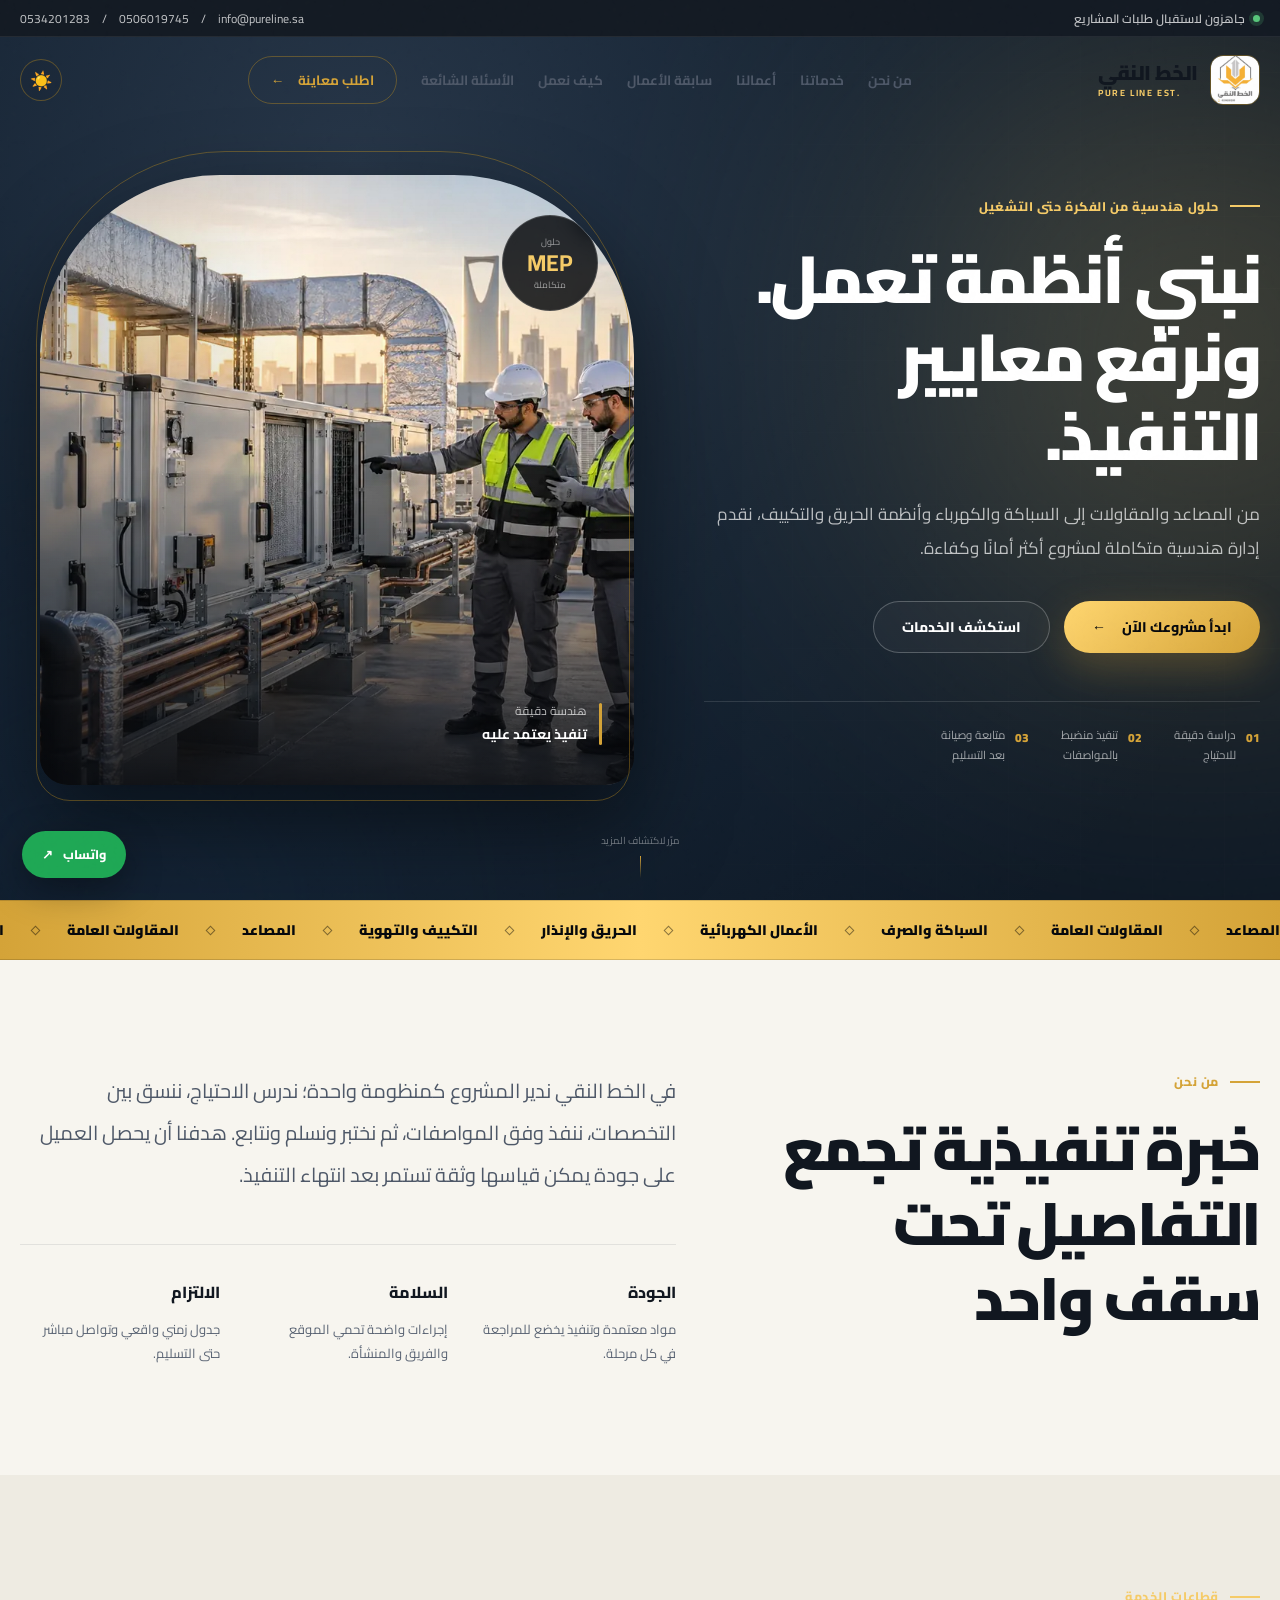
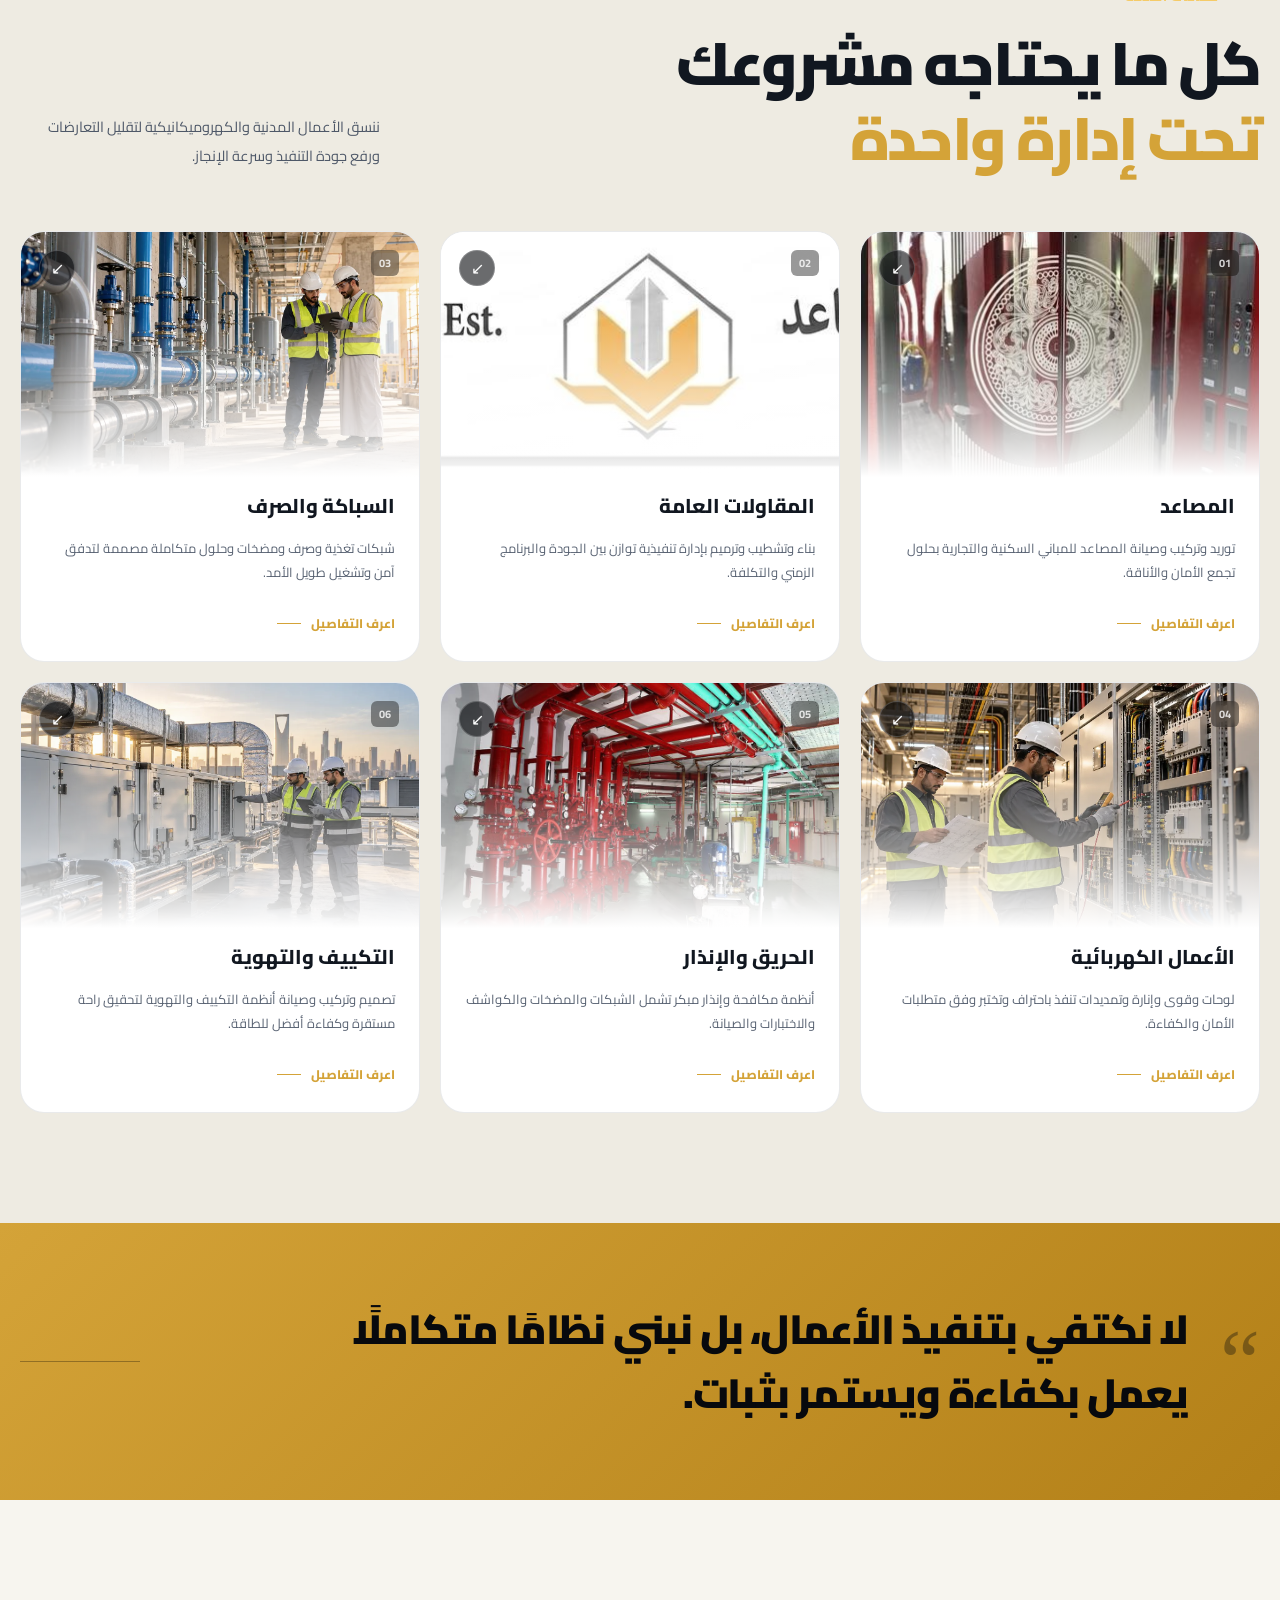
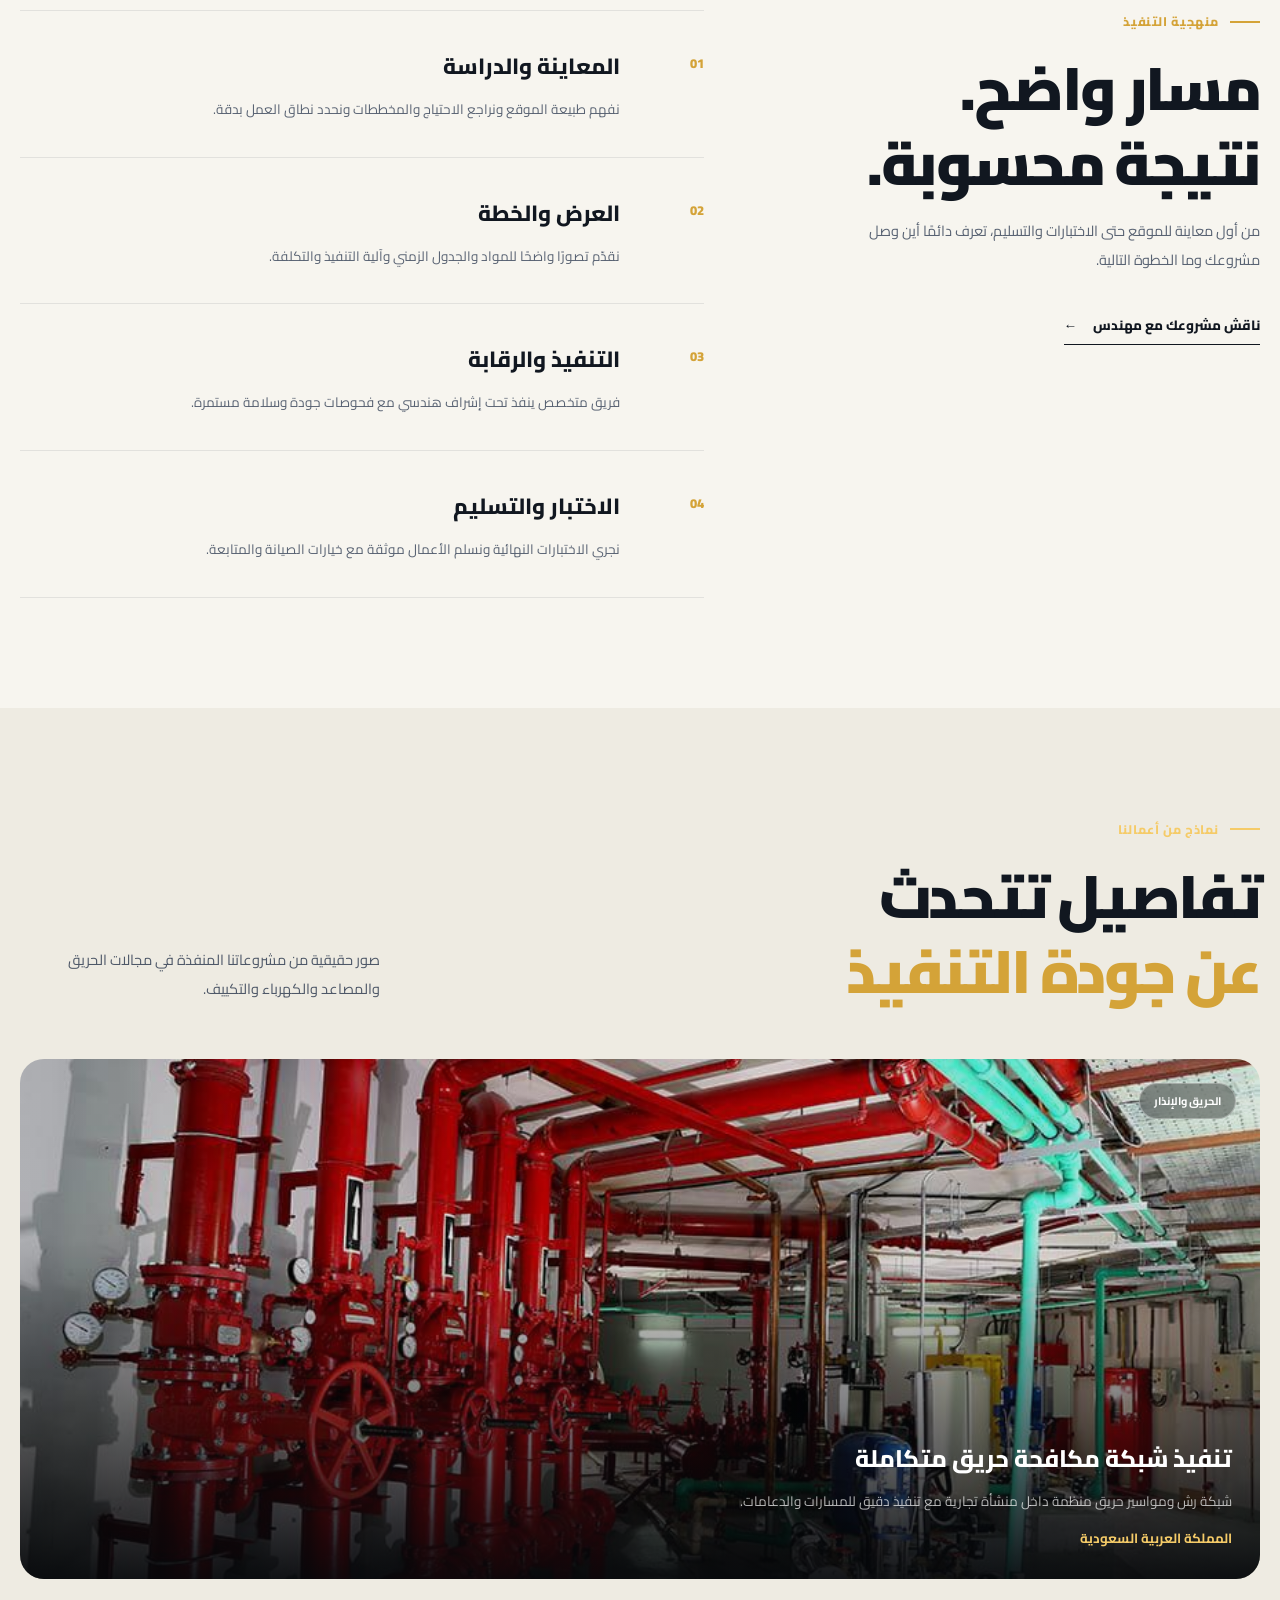
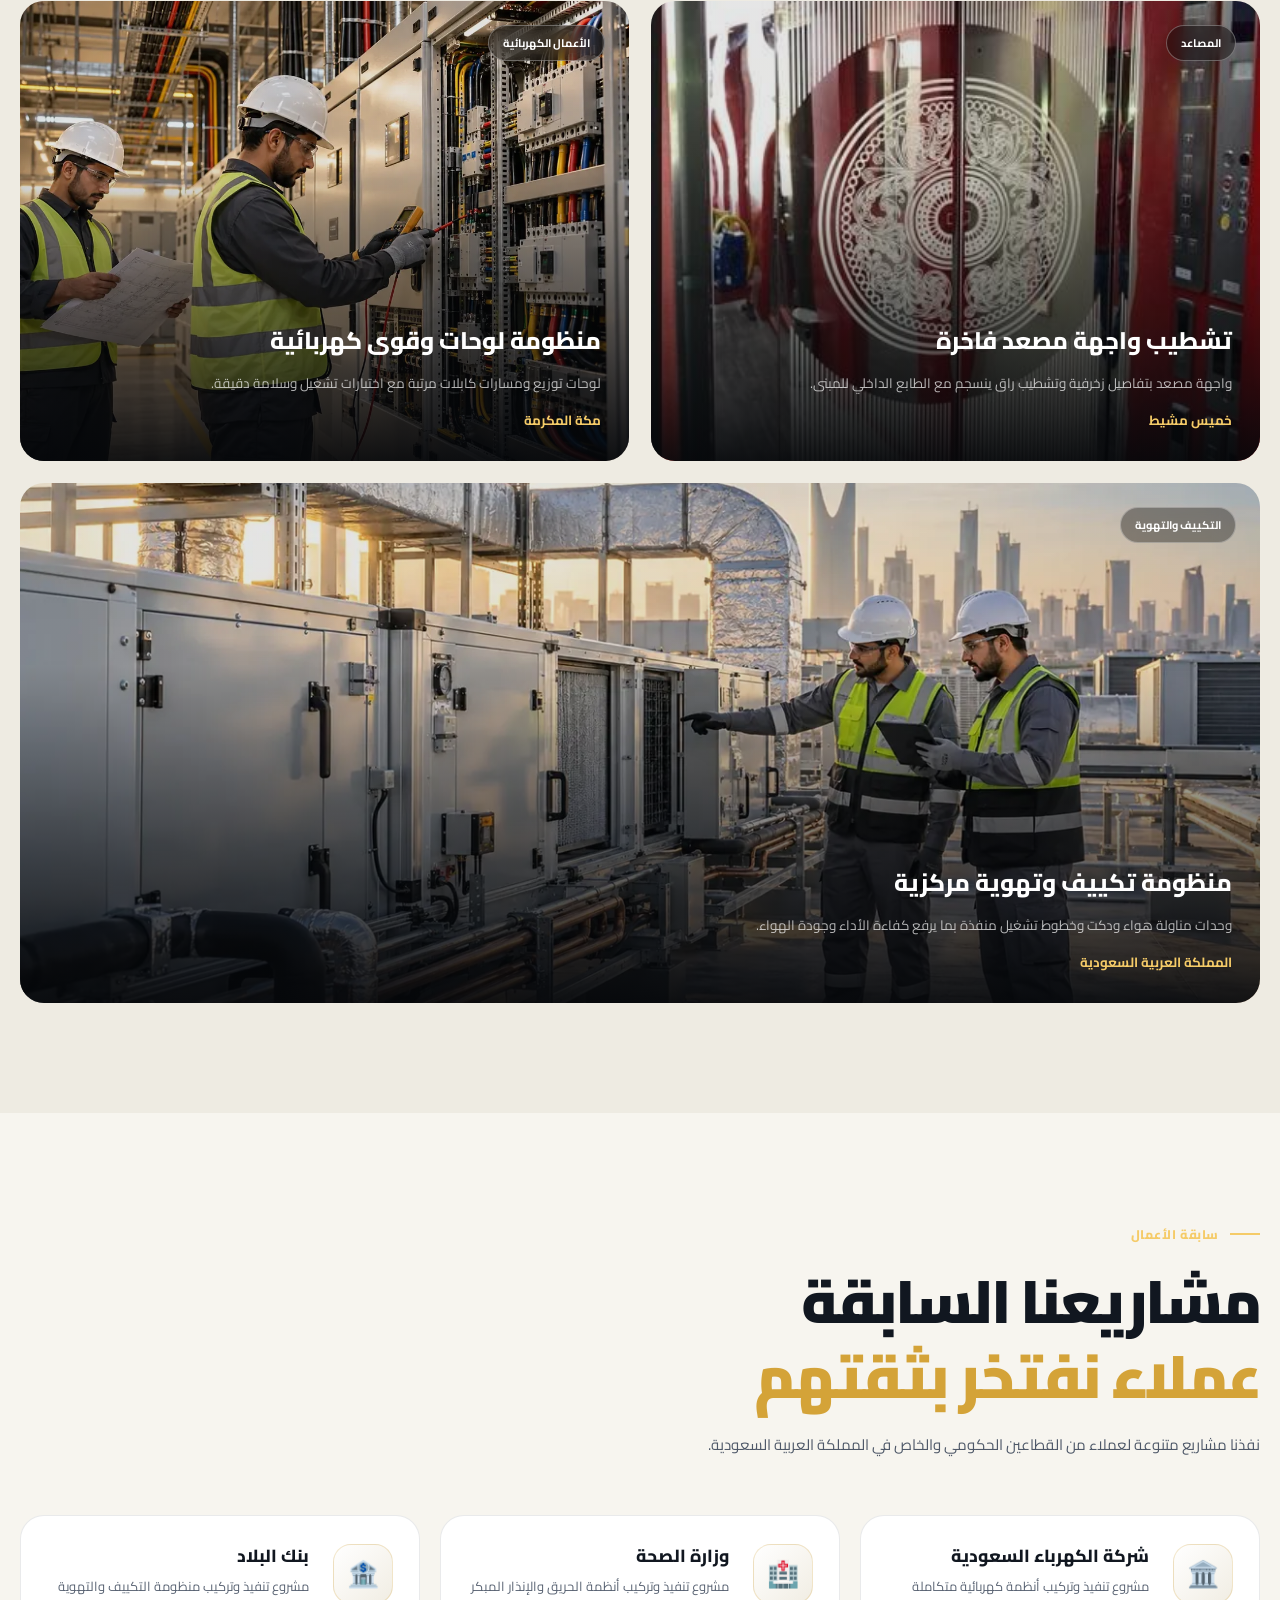
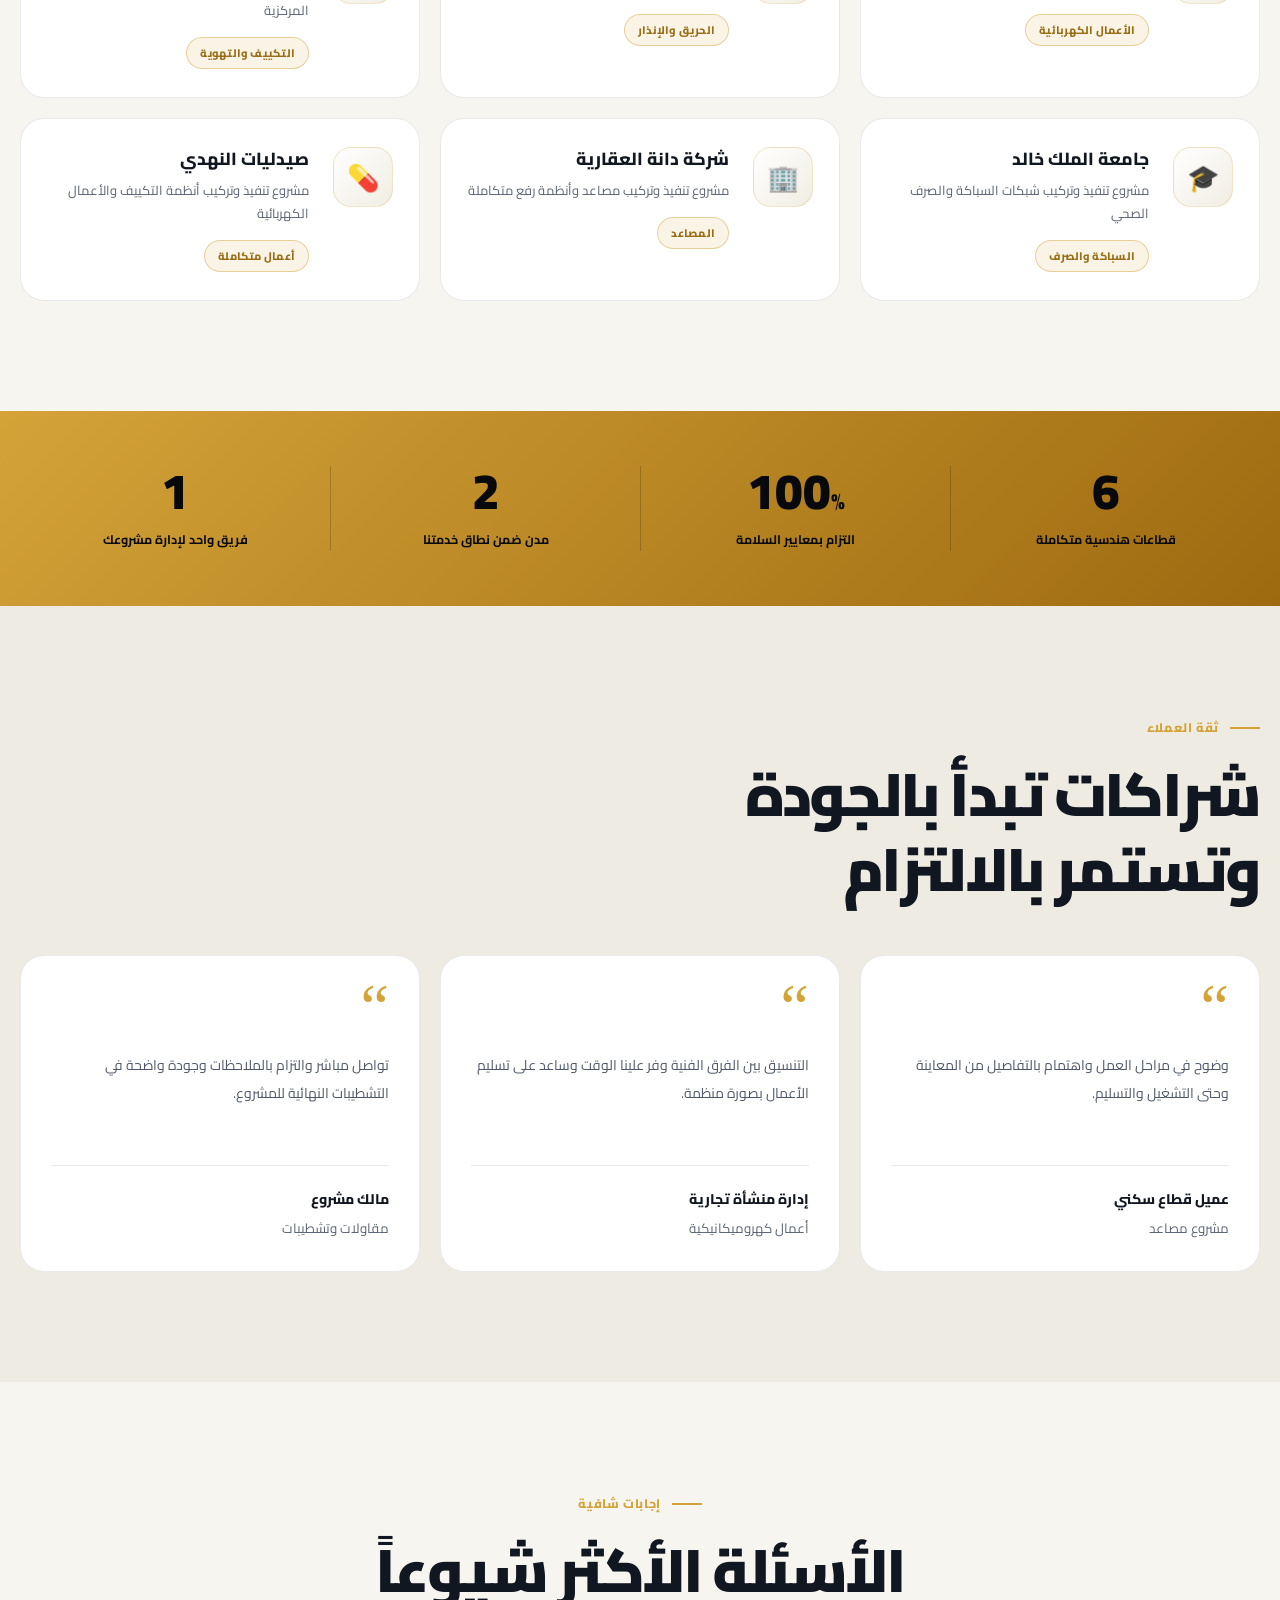
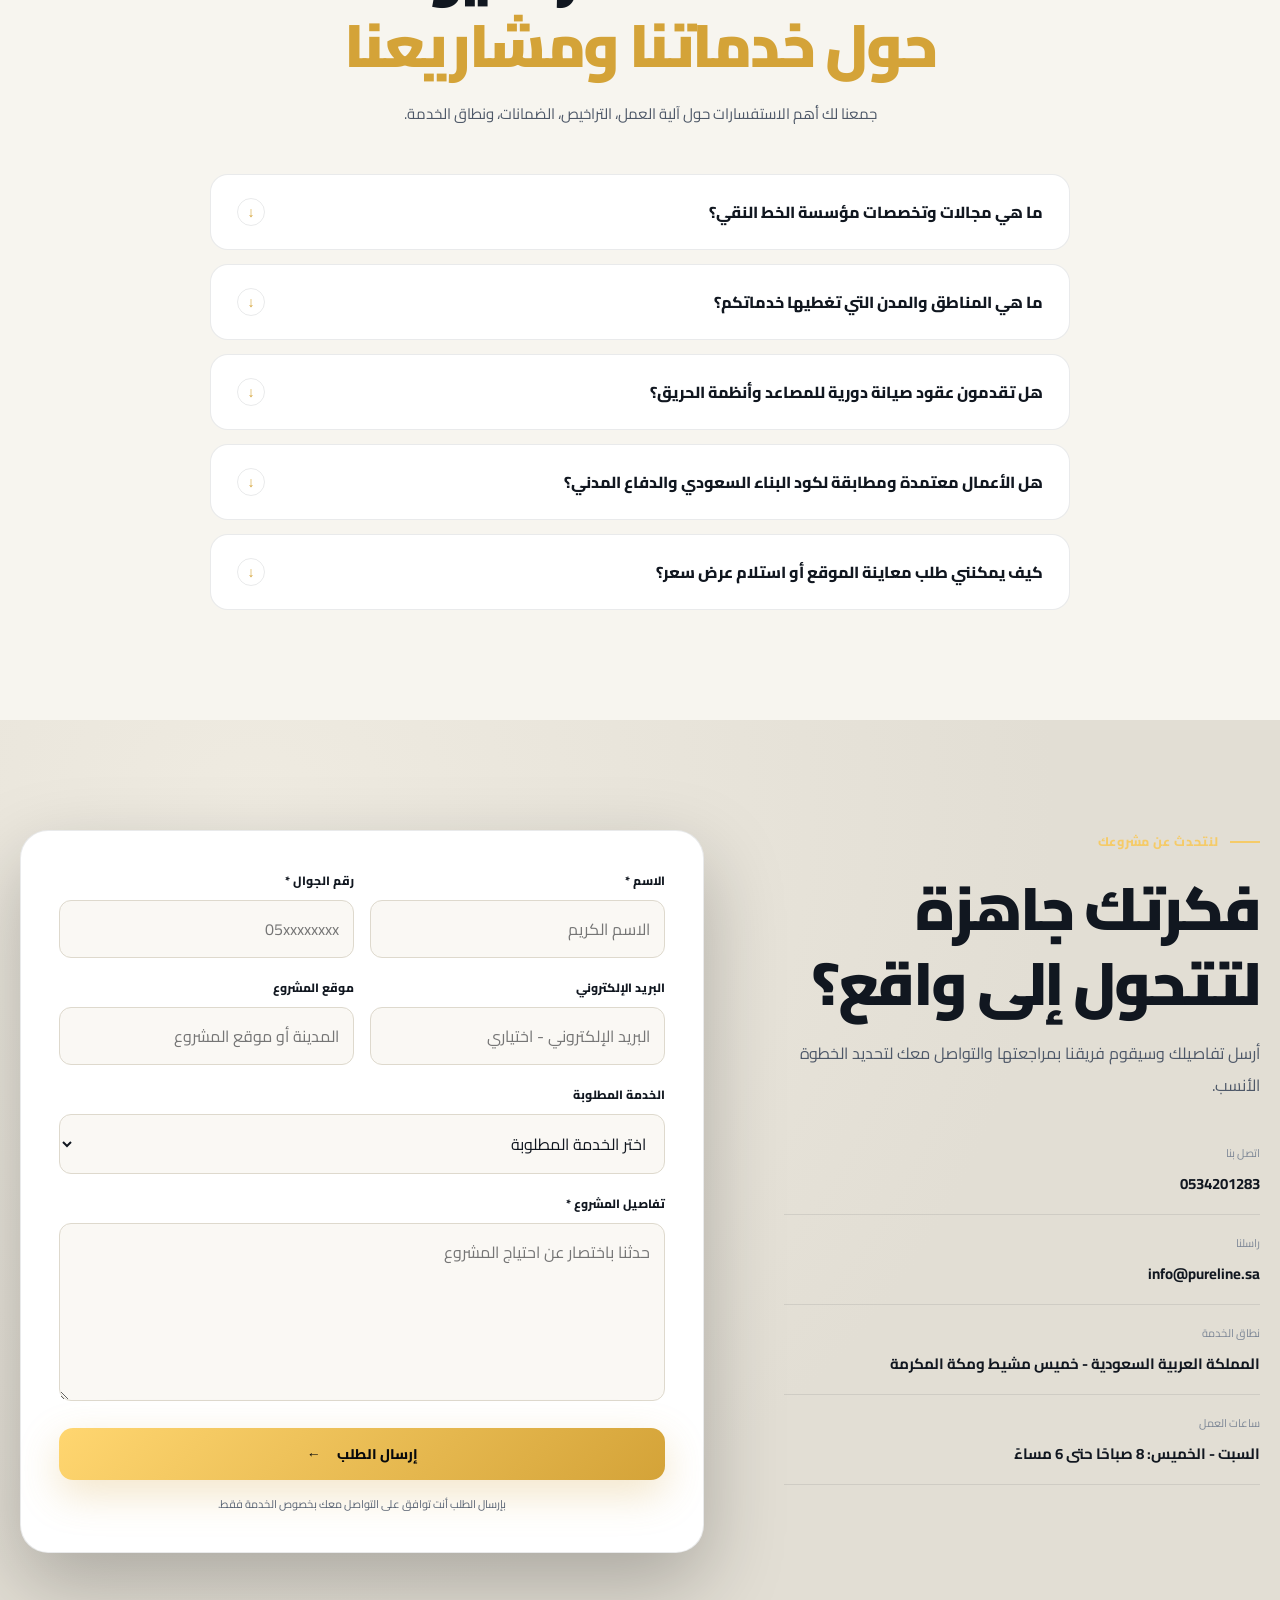
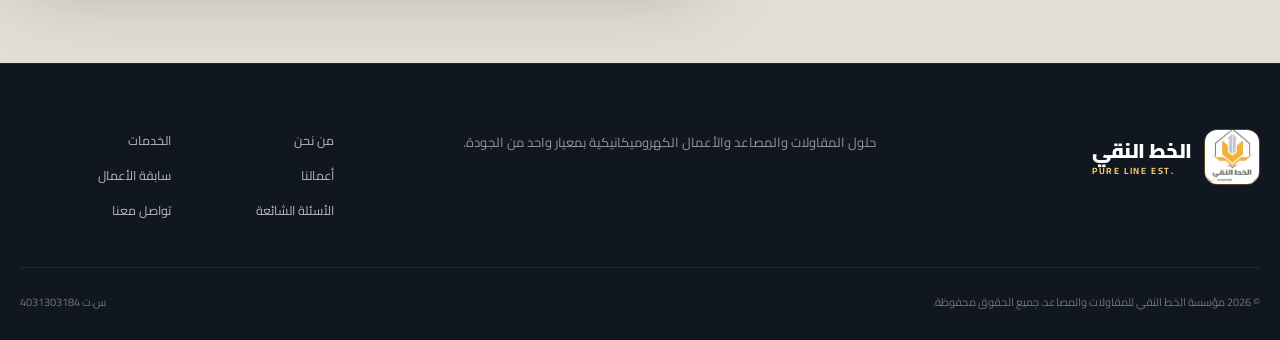
==== commit 7c1392b4: "Improve static site design and SEO" ====
--- a/index.html
+++ b/index.html
@@ -1,46 +1,148 @@
-
 <!doctype html>
-<html lang="ar" dir="rtl">
+<html lang="ar" dir="rtl" data-theme="dark">
 <head>
   <meta charset="utf-8">
   <meta name="viewport" content="width=device-width, initial-scale=1">
-  <meta name="theme-color" content="#0b0e12">
-  <meta name="description" content="من المصاعد والمقاولات إلى السباكة والكهرباء وأنظمة الحريق والتكييف، نقدم إدارة هندسية متكاملة لمشروع أكثر أمانًا وكفاءة.">
+  <meta name="theme-color" content="#080b0f" media="(prefers-color-scheme: dark)">
+  <meta name="theme-color" content="#f3f0e7" media="(prefers-color-scheme: light)">
+  <meta name="color-scheme" content="dark light">
+
+  <!-- SEO Core -->
+  <title>مؤسسة الخط النقي للمقاولات والمصاعد | خميس مشيط ومكة المكرمة</title>
+  <meta name="description" content="مؤسسة الخط النقي: خدمات مصاعد ومقاولات وسباكة وكهرباء وحريق وتكييف بالمملكة العربية السعودية. تنفيذ متكامل بإشراف هندسي لمشاريع خميس مشيط ومكة المكرمة. اتصل بنا: 0534201283">
+  <meta name="keywords" content="مصاعد, مقاولات, خميس مشيط, سباكة, كهرباء, تكييف, انظمة حريق, الخط النقي, MEP, تركيب مصاعد, مكة المكرمة, سابقة اعمال, شركة كهرباء, وزارة صحة, بنك البلاد">
+  <meta name="robots" content="index, follow, max-image-preview:large, max-snippet:-1, max-video-preview:-1">
+  <meta name="author" content="مؤسسة الخط النقي للمقاولات والمصاعد">
+  <meta name="geo.region" content="SA">
+  <meta name="geo.placename" content="خميس مشيط">
+  <link rel="canonical" href="https://purelineksa.com/">
+
+  <!-- Open Graph -->
   <meta property="og:type" content="website">
   <meta property="og:locale" content="ar_SA">
   <meta property="og:site_name" content="مؤسسة الخط النقي للمقاولات والمصاعد">
-  <meta property="og:title" content="مؤسسة الخط النقي للمقاولات والمصاعد">
-  <meta property="og:description" content="من المصاعد والمقاولات إلى السباكة والكهرباء وأنظمة الحريق والتكييف، نقدم إدارة هندسية متكاملة لمشروع أكثر أمانًا وكفاءة.">
+  <meta property="og:title" content="مؤسسة الخط النقي للمقاولات والمصاعد | خميس مشيط ومكة">
+  <meta property="og:description" content="خدمات مصاعد ومقاولات وسباكة وكهرباء وحريق وتكييف بإدارة هندسية متكاملة في المملكة العربية السعودية.">
   <meta property="og:url" content="https://purelineksa.com/">
   <meta property="og:image" content="https://purelineksa.com/assets/images/services/hvac.webp">
+  <meta property="og:image:width" content="1280">
+  <meta property="og:image:height" content="800">
+  <meta property="og:image:alt" content="مؤسسة الخط النقي - حلول MEP متكاملة">
+
+  <!-- Twitter Card -->
   <meta name="twitter:card" content="summary_large_image">
   <meta name="twitter:title" content="مؤسسة الخط النقي للمقاولات والمصاعد">
-  <meta name="twitter:description" content="من المصاعد والمقاولات إلى السباكة والكهرباء وأنظمة الحريق والتكييف، نقدم إدارة هندسية متكاملة لمشروع أكثر أمانًا وكفاءة.">
-  <title>مؤسسة الخط النقي للمقاولات والمصاعد</title>
-  <link rel="canonical" href="https://purelineksa.com/">
+  <meta name="twitter:description" content="خدمات مصاعد ومقاولات وسباكة وكهرباء وحريق وتكييف بإدارة هندسية متكاملة في السعودية.">
+  <meta name="twitter:image" content="https://purelineksa.com/assets/images/services/hvac.webp">
+
+  <!-- Favicon -->
   <link rel="icon" href="assets/images/brand/logo-v2.webp" type="image/webp">
+
+  <!-- Fonts -->
   <link rel="preconnect" href="https://fonts.googleapis.com">
   <link rel="preconnect" href="https://fonts.gstatic.com" crossorigin>
   <link href="https://fonts.googleapis.com/css2?family=Cairo:wght@400;500;600;700;800;900&display=swap" rel="stylesheet">
+
+  <!-- Preload critical hero image -->
+  <link rel="preload" as="image" href="assets/images/services/hvac.webp">
+
+  <!-- Stylesheet -->
   <link rel="stylesheet" href="assets/css/site.css">
+
+  <!-- Inline: apply saved theme BEFORE paint to avoid flash -->
+  <script>
+    (function(){
+      var t = localStorage.getItem('pl-theme');
+      if (!t) t = window.matchMedia('(prefers-color-scheme: light)').matches ? 'light' : 'dark';
+      document.documentElement.setAttribute('data-theme', t);
+    })();
+  </script>
+
+  <!-- JSON-LD Structured Data -->
   <script type="application/ld+json">
   {
     "@context": "https://schema.org",
     "@type": "LocalBusiness",
+    "@id": "https://purelineksa.com/#business",
     "name": "مؤسسة الخط النقي للمقاولات والمصاعد",
     "alternateName": "Pure Line for Contracting and Elevators Est.",
     "url": "https://purelineksa.com/",
     "logo": "https://purelineksa.com/assets/images/brand/logo-v2.webp",
     "image": "https://purelineksa.com/assets/images/services/hvac.webp",
-    "telephone": "0534201283",
+    "telephone": ["+966534201283", "+966506019745"],
     "email": "info@pureline.sa",
-    "description": "من المصاعد والمقاولات إلى السباكة والكهرباء وأنظمة الحريق والتكييف، نقدم إدارة هندسية متكاملة لمشروع أكثر أمانًا وكفاءة.",
+    "description": "مؤسسة متخصصة في توريد وتركيب وصيانة المصاعد وأعمال المقاولات العامة والسباكة والكهرباء وأنظمة الحريق والتكييف بالمملكة العربية السعودية.",
+    "priceRange": "$$",
+    "openingHours": "Sa-Th 08:00-18:00",
     "address": {
       "@type": "PostalAddress",
-      "streetAddress": "المملكة العربية السعودية \u002D خميس مشيط ومكة المكرمة",
+      "streetAddress": "خميس مشيط ومكة المكرمة",
+      "addressRegion": "عسير",
       "addressCountry": "SA"
     },
-    "areaServed": "Saudi Arabia"
+    "geo": {
+      "@type": "GeoCoordinates",
+      "latitude": "18.3067",
+      "longitude": "42.7305"
+    },
+    "areaServed": [
+      {"@type": "City", "name": "خميس مشيط"},
+      {"@type": "City", "name": "مكة المكرمة"}
+    ],
+    "hasOfferCatalog": {
+      "@type": "OfferCatalog",
+      "name": "خدماتنا",
+      "itemListElement": [
+        {"@type": "Offer", "itemOffered": {"@type": "Service", "name": "توريد وتركيب المصاعد"}},
+        {"@type": "Offer", "itemOffered": {"@type": "Service", "name": "المقاولات العامة والتشطيب"}},
+        {"@type": "Offer", "itemOffered": {"@type": "Service", "name": "أنظمة السباكة والصرف الصحي"}},
+        {"@type": "Offer", "itemOffered": {"@type": "Service", "name": "الأعمال الكهربائية"}},
+        {"@type": "Offer", "itemOffered": {"@type": "Service", "name": "أنظمة مكافحة الحريق والإنذار"}},
+        {"@type": "Offer", "itemOffered": {"@type": "Service", "name": "أنظمة التكييف والتهوية"}}
+      ]
+    }
+  }
+  </script>
+
+  <!-- FAQPage Schema for Search Engine Rich Snippets -->
+  <script type="application/ld+json">
+  {
+    "@context": "https://schema.org",
+    "@type": "FAQPage",
+    "mainEntity": [
+      {
+        "@type": "Question",
+        "name": "ما هي مجالات عمل مؤسسة الخط النقي للمقاولات والمصاعد؟",
+        "acceptedAnswer": {
+          "@type": "Answer",
+          "text": "نقدم خدمات متكاملة تشمل: توريد وتركيب وصيانة المصاعد، أعمال المقاولات العامة والتشطيب، شبكات السباكة وتغذية المياه والصرف، الأعمال واللوحات الكهربائية، أنظمة مكافحة الحريق والإنذار المبكر، وأنظمة التكييف والتهوية المركزية (MEP)."
+        }
+      },
+      {
+        "@type": "Question",
+        "name": "ما هي مناطق تقديم الخدمة لمؤسسة الخط النقي؟",
+        "acceptedAnswer": {
+          "@type": "Answer",
+          "text": "تخدم مؤسسة الخط النقي بشكل رئيسي مدينتي خميس مشيط ومكة المكرمة ومنطقة عسير، مع تنفيذ مشاريع متخصصة في مختلف مناطق المملكة العربية السعودية."
+        }
+      },
+      {
+        "@type": "Question",
+        "name": "هل توفرون عقود صيانة معتمدة للمصاعد وأنظمة الحريق؟",
+        "acceptedAnswer": {
+          "@type": "Answer",
+          "text": "نعم، نقدم عقود صيانة دورية سنوية وشبه سنوية للمصاعد وأنظمة مكافحة الحريق معتمدة ومطابقة لمتطلبات كود البناء السعودي والدفاع المدني، مع فرق طوارئ واستجابة سريعة."
+        }
+      },
+      {
+        "@type": "Question",
+        "name": "كيف يمكنني طلب معاينة هندسية أو عرض سعر للمشروع؟",
+        "acceptedAnswer": {
+          "@type": "Answer",
+          "text": "يمكنك التواصل المباشر عبر الاتصال أو الواتساب على الرقم 0534201283، أو تعبئة نموذج الطلب في الموقع الإلكتروني وسيقوم مهندس مختص بالتواصل وتحديد موعد المعاينة."
+        }
+      }
+    ]
   }
   </script>
 </head>
@@ -63,15 +165,23 @@
         <img src="assets/images/brand/logo-v2.webp" alt="شعار مؤسسة الخط النقي للمقاولات والمصاعد" width="512" height="512" decoding="async">
         <span><b>الخط النقي</b><small>PURE LINE EST.</small></span>
       </a>
-      <button class="nav-toggle" type="button" aria-expanded="false" aria-controls="main-menu" aria-label="فتح القائمة">
-        <span></span><span></span><span></span>
-      </button>
       <div class="nav-menu" id="main-menu">
         <a href="#about">من نحن</a>
         <a href="#services">خدماتنا</a>
-        <a href="#projects">مشروعاتنا</a>
+        <a href="#projects">أعمالنا</a>
+        <a href="#portfolio">سابقة الأعمال</a>
         <a href="#process">كيف نعمل</a>
+        <a href="#faq">الأسئلة الشائعة</a>
         <a class="nav-cta" href="#contact">اطلب معاينة <span>←</span></a>
+      </div>
+      <div class="nav-actions">
+        <button class="theme-toggle" type="button" aria-label="تبديل إلى الوضع النهاري" id="theme-toggle" title="الوضع النهاري">
+          <span class="icon-sun" aria-hidden="true">☀️</span>
+          <span class="icon-moon" aria-hidden="true">🌙</span>
+        </button>
+        <button class="nav-toggle" type="button" aria-expanded="false" aria-controls="main-menu" aria-label="فتح القائمة">
+          <span></span><span></span><span></span>
+        </button>
       </div>
     </nav>
   </header>
@@ -267,7 +377,7 @@
       <div class="shell">
         <div class="section-title-row section-title-row--light reveal">
           <div><div class="eyebrow"><span></span> نماذج من أعمالنا</div><h2>تفاصيل تتحدث<br><em>عن جودة التنفيذ</em></h2></div>
-          <p>صور من مجالات أعمالنا ومشروعاتنا، وتستطيع تحديثها بالكامل من لوحة الإدارة.</p>
+          <p>صور حقيقية من مشروعاتنا المنفذة في مجالات الحريق والمصاعد والكهرباء والتكييف.</p>
         </div>
         <div class="projects-grid">
           
@@ -284,7 +394,7 @@
             </div>
           </article>
           
-          <article class="project-card reveal ">
+          <article class="project-card reveal">
             <div class="project-card__media">
               <img src="assets/images/projects/elevator-01.jpeg" alt="تشطيب واجهة مصعد فاخرة" loading="lazy" decoding="async">
               <div class="project-card__shade"></div>
@@ -297,7 +407,7 @@
             </div>
           </article>
           
-          <article class="project-card reveal ">
+          <article class="project-card reveal">
             <div class="project-card__media">
               <img src="assets/images/services/electrical.webp" alt="منظومة لوحات وقوى كهربائية" loading="lazy" decoding="async">
               <div class="project-card__shade"></div>
@@ -327,6 +437,74 @@
       </div>
     </section>
 
+    <!-- ===== PORTFOLIO: PAST PROJECTS ===== -->
+    <section class="section portfolio" id="portfolio">
+      <div class="shell">
+        <div class="section-head reveal">
+          <div class="eyebrow"><span></span> سابقة الأعمال</div>
+          <h2>مشاريعنا السابقة<br><em>عملاء نفتخر بثقتهم</em></h2>
+          <p class="portfolio-lead">نفذنا مشاريع متنوعة لعملاء من القطاعين الحكومي والخاص في المملكة العربية السعودية.</p>
+        </div>
+        <div class="portfolio-grid">
+
+          <div class="portfolio-item reveal">
+            <div class="portfolio-item__icon">🏛️</div>
+            <div class="portfolio-item__body">
+              <h3>شركة الكهرباء السعودية</h3>
+              <p>مشروع تنفيذ وتركيب أنظمة كهربائية متكاملة</p>
+              <span class="portfolio-item__tag">الأعمال الكهربائية</span>
+            </div>
+          </div>
+
+          <div class="portfolio-item reveal">
+            <div class="portfolio-item__icon">🏥</div>
+            <div class="portfolio-item__body">
+              <h3>وزارة الصحة</h3>
+              <p>مشروع تنفيذ وتركيب أنظمة الحريق والإنذار المبكر</p>
+              <span class="portfolio-item__tag">الحريق والإنذار</span>
+            </div>
+          </div>
+
+          <div class="portfolio-item reveal">
+            <div class="portfolio-item__icon">🏦</div>
+            <div class="portfolio-item__body">
+              <h3>بنك البلاد</h3>
+              <p>مشروع تنفيذ وتركيب منظومة التكييف والتهوية المركزية</p>
+              <span class="portfolio-item__tag">التكييف والتهوية</span>
+            </div>
+          </div>
+
+          <div class="portfolio-item reveal">
+            <div class="portfolio-item__icon">🎓</div>
+            <div class="portfolio-item__body">
+              <h3>جامعة الملك خالد</h3>
+              <p>مشروع تنفيذ وتركيب شبكات السباكة والصرف الصحي</p>
+              <span class="portfolio-item__tag">السباكة والصرف</span>
+            </div>
+          </div>
+
+          <div class="portfolio-item reveal">
+            <div class="portfolio-item__icon">🏢</div>
+            <div class="portfolio-item__body">
+              <h3>شركة دانة العقارية</h3>
+              <p>مشروع تنفيذ وتركيب مصاعد وأنظمة رفع متكاملة</p>
+              <span class="portfolio-item__tag">المصاعد</span>
+            </div>
+          </div>
+
+          <div class="portfolio-item reveal">
+            <div class="portfolio-item__icon">💊</div>
+            <div class="portfolio-item__body">
+              <h3>صيدليات النهدي</h3>
+              <p>مشروع تنفيذ وتركيب أنظمة التكييف والأعمال الكهربائية</p>
+              <span class="portfolio-item__tag">أعمال متكاملة</span>
+            </div>
+          </div>
+
+        </div>
+      </div>
+    </section>
+
     <section class="stats">
       <div class="shell stats__grid reveal">
         <div><strong data-count="6">0</strong><span>قطاعات هندسية متكاملة</span></div><div><strong data-count="100">0</strong><b>%</b><span>التزام بمعايير السلامة</span></div><div><strong data-count="2">0</strong><span>مدن ضمن نطاق خدمتنا</span></div><div><strong data-count="1">0</strong><span>فريق واحد لإدارة مشروعك</span></div>
@@ -348,7 +526,68 @@
         </div>
       </div>
     </section>
-    
+
+    <!-- ===== FAQ: FREQUENTLY ASKED QUESTIONS ===== -->
+    <section class="section faq-section" id="faq">
+      <div class="shell">
+        <div class="section-head reveal" style="text-align: center; margin-inline: auto;">
+          <div class="eyebrow eyebrow--dark" style="justify-content: center;"><span></span> إجابات شافية</div>
+          <h2>الأسئلة الأكثر شيوعاً<br><em>حول خدماتنا ومشاريعنا</em></h2>
+          <p class="portfolio-lead" style="margin-inline: auto;">جمعنا لك أهم الاستفسارات حول آلية العمل، التراخيص، الضمانات، ونطاق الخدمة.</p>
+        </div>
+        <div class="faq-grid reveal">
+          <div class="faq-item">
+            <button class="faq-item__header" type="button" aria-expanded="false">
+              <span>ما هي مجالات وتخصصات مؤسسة الخط النقي؟</span>
+              <span class="faq-item__icon" aria-hidden="true">↓</span>
+            </button>
+            <div class="faq-item__body">
+              <p>نقدم حزمة متكاملة تشمل: توريد وتركيب وصيانة المصاعد، المقاولات العامة والتشطيب، تمديدات وشبكات السباكة والصرف، الأعمال واللوحات الكهربائية، أنظمة مكافحة الحريق والإنذار المعتمدة، وشبكات التكييف والتهوية المركزية (MEP).</p>
+            </div>
+          </div>
+
+          <div class="faq-item">
+            <button class="faq-item__header" type="button" aria-expanded="false">
+              <span>ما هي المناطق والمدن التي تغطيها خدماتكم؟</span>
+              <span class="faq-item__icon" aria-hidden="true">↓</span>
+            </button>
+            <div class="faq-item__body">
+              <p>نعمل بشكل أساسي في منطقة عسير (خميس مشيط، أبها وما حولهما) ومنطقة مكة المكرمة، كما ننفذ مشاريع المقاولات الكبرى والتجهيزات الكهروميكانيكية المتخصصة في مختلف مدن المملكة العربية السعودية.</p>
+            </div>
+          </div>
+
+          <div class="faq-item">
+            <button class="faq-item__header" type="button" aria-expanded="false">
+              <span>هل تقدمون عقود صيانة دورية للمصاعد وأنظمة الحريق؟</span>
+              <span class="faq-item__icon" aria-hidden="true">↓</span>
+            </button>
+            <div class="faq-item__body">
+              <p>نعم، نوفر عقود صيانة وقائية دورية معتمدة (شهرية وسنوية) تضمن أعلى معايير السلامة واستمرارية التشغيل، مع توفير قطع غيار أصلية وفريق طوارئ متأهب على مدار الساعة.</p>
+            </div>
+          </div>
+
+          <div class="faq-item">
+            <button class="faq-item__header" type="button" aria-expanded="false">
+              <span>هل الأعمال معتمدة ومطابقة لكود البناء السعودي والدفاع المدني؟</span>
+              <span class="faq-item__icon" aria-hidden="true">↓</span>
+            </button>
+            <div class="faq-item__body">
+              <p>بالتأكيد، كافة المخططات والتنفيذ والاختبارات تتم وفق كود البناء السعودي (SBC) واشتراطات الدفاع المدني والجهات المعنية، ونسلم تقارير فحص واختبار هندسية معتمدة لكل مرحلة.</p>
+            </div>
+          </div>
+
+          <div class="faq-item">
+            <button class="faq-item__header" type="button" aria-expanded="false">
+              <span>كيف يمكنني طلب معاينة الموقع أو استلام عرض سعر؟</span>
+              <span class="faq-item__icon" aria-hidden="true">↓</span>
+            </button>
+            <div class="faq-item__body">
+              <p>يمكنك التواصل مباشرة على 0534201283 أو إرسال تفاصيل مشروعك عبر نموذج الاتصال السريع، وسيقوم مهندس مختص بالتواصل معك فوراً لتحديد موعد المعاينة ودراسة المخططات.</p>
+            </div>
+          </div>
+        </div>
+      </div>
+    </section>
 
     <section class="section contact" id="contact">
       <div class="shell contact__grid">
@@ -361,30 +600,21 @@
             <a href="mailto:info@pureline.sa"><small>راسلنا</small><b>info@pureline.sa</b></a>
             <div><small>نطاق الخدمة</small><b>المملكة العربية السعودية - خميس مشيط ومكة المكرمة</b></div>
             <div><small>ساعات العمل</small><b>السبت - الخميس: 8 صباحًا حتى 6 مساءً</b></div>
-            
           </div>
         </div>
         <div class="contact__form-wrap reveal">
-          
           <form class="contact-form" id="contact-form">
             <div class="form-honeypot" aria-hidden="true"></div>
             <div class="form-row"><div class="field"><label for="id_name">الاسم *</label><input type="text" name="name" placeholder="الاسم الكريم" autocomplete="name" maxlength="100" class="form-control" required id="id_name"></div><div class="field"><label for="id_phone">رقم الجوال *</label><input type="text" name="phone" placeholder="05xxxxxxxx" inputmode="tel" autocomplete="tel" maxlength="20" class="form-control" required id="id_phone"></div></div>
             <div class="form-row"><div class="field"><label for="id_email">البريد الإلكتروني</label><input type="email" name="email" placeholder="البريد الإلكتروني - اختياري" autocomplete="email" maxlength="254" class="form-control" id="id_email"></div><div class="field"><label for="id_location">موقع المشروع</label><input type="text" name="location" placeholder="المدينة أو موقع المشروع" maxlength="120" class="form-control" id="id_location"></div></div>
             <div class="field"><label for="id_service">الخدمة المطلوبة</label><select name="service" aria-label="اختر الخدمة" class="form-control" id="id_service">
   <option value="" selected>اختر الخدمة المطلوبة</option>
-
-  <option value="1">المصاعد</option>
-
-  <option value="2">المقاولات العامة</option>
-
-  <option value="3">السباكة والصرف</option>
-
-  <option value="4">الأعمال الكهربائية</option>
-
-  <option value="5">الحريق والإنذار</option>
-
-  <option value="6">التكييف والتهوية</option>
-
+  <option value="توريد وتركيب المصاعد">توريد وتركيب المصاعد</option>
+  <option value="المقاولات العامة والتشطيب">المقاولات العامة والتشطيب</option>
+  <option value="السباكة والصرف الصحي">السباكة والصرف الصحي</option>
+  <option value="الأعمال الكهربائية">الأعمال الكهربائية</option>
+  <option value="أنظمة الحريق والإنذار">أنظمة الحريق والإنذار</option>
+  <option value="أنظمة التكييف والتهوية">أنظمة التكييف والتهوية</option>
 </select></div>
             <div class="field"><label for="id_message">تفاصيل المشروع *</label><textarea name="message" cols="40" rows="5" placeholder="حدثنا باختصار عن احتياج المشروع" class="form-control" required id="id_message">
 </textarea></div>
@@ -400,7 +630,7 @@
     <div class="shell footer__top">
       <a class="brand brand--footer" href="#top"><img src="assets/images/brand/logo-v2.webp" alt="" width="512" height="512" loading="lazy" decoding="async"><span><b>الخط النقي</b><small>PURE LINE EST.</small></span></a>
       <p>حلول المقاولات والمصاعد والأعمال الكهروميكانيكية بمعيار واحد من الجودة.</p>
-      <div class="footer__links"><a href="#about">من نحن</a><a href="#services">الخدمات</a><a href="#projects">المشروعات</a><a href="#contact">دخول الإدارة</a></div>
+      <div class="footer__links"><a href="#about">من نحن</a><a href="#services">الخدمات</a><a href="#projects">أعمالنا</a><a href="#portfolio">سابقة الأعمال</a><a href="#faq">الأسئلة الشائعة</a><a href="#contact">تواصل معنا</a></div>
       
     </div>
     <div class="shell footer__bottom"><span>© 2026 مؤسسة الخط النقي للمقاولات والمصاعد. جميع الحقوق محفوظة.</span><span>س.ت 4031303184</span></div>
--- a/assets/css/site.css
+++ b/assets/css/site.css
@@ -1,271 +1,1437 @@
+/* ================================================================
+   PURE LINE — site.css  |  Dark & Light Mode Architecture
+   مؤسسة الخط النقي للمقاولات والمصاعد
+   ================================================================ */
+
+/* ── DESIGN TOKENS ──────────────────────────────────────────────── */
 :root {
-  --ink: #0b0e12;
-  --ink-soft: #151a20;
-  --paper: #f4f1e9;
-  --white: #fff;
-  --gold: #d8a63a;
-  --gold-light: #f0c968;
-  --muted: #72777e;
-  --line: rgba(11, 14, 18, .13);
-  --shell: min(1240px, calc(100vw - 40px));
-  --radius: 24px;
-}
-
-* { box-sizing: border-box; }
+  --gold:        #d4a338;
+  --gold-light:  #f5cb68;
+  --gold-vivid:  #ffd670;
+  --gold-dim:    rgba(212,163,56,.16);
+  --shell:       min(1240px, calc(100vw - 40px));
+  --radius:      24px;
+  --ease:        cubic-bezier(.4,0,.2,1);
+
+  /* Dark Theme (Default) */
+  --bg:          #07090d;
+  --bg-soft:     #0d1218;
+  --bg-card:     #121822;
+  --surface:     #1a2330;
+  --on-bg:       #f0f4f8;
+  --on-bg-muted: rgba(240,244,248,.65);
+  --on-bg-dim:   rgba(240,244,248,.38);
+  --border:      rgba(255,255,255,.08);
+  --border-gold: rgba(212,163,56,.38);
+  --ink:         #07090d;
+  --muted:       #828c9b;
+  --line:        rgba(240,244,248,.09);
+  --shadow:      rgba(0,0,0,.55);
+  --nav-bg:      rgba(7,9,13,.92);
+  --form-bg:     #f6f3eb;
+  --form-input:  #ffffff;
+  --form-border: #ded9cd;
+  --form-text:   #0d1218;
+}
+
+[data-theme="light"] {
+  --bg:          #f7f5ef;
+  --bg-soft:     #eeebe2;
+  --bg-card:     #ffffff;
+  --surface:     #f3efe5;
+  --on-bg:       #111720;
+  --on-bg-muted: #4e5868;
+  --on-bg-dim:   #7d8796;
+  --border:      rgba(17,23,32,.09);
+  --border-gold: rgba(201,148,31,.38);
+  --ink:         #07090d;
+  --muted:       #596373;
+  --line:        rgba(17,23,32,.09);
+  --shadow:      rgba(17,23,32,.07);
+  --nav-bg:      rgba(247,245,239,.95);
+  --form-bg:     #ffffff;
+  --form-input:  #faf8f4;
+  --form-border: #ded9cd;
+  --form-text:   #111720;
+}
+
+/* ── RESET & BASE ─────────────────────────────────────────────────── */
+*,*::before,*::after { box-sizing: border-box; }
 html { scroll-behavior: smooth; scroll-padding-top: 100px; }
-body { margin: 0; font-family: "Cairo", Tahoma, sans-serif; color: var(--ink); background: var(--paper); overflow-x: hidden; }
+body {
+  margin: 0;
+  font-family: "Cairo", -apple-system, BlinkMacSystemFont, "Segoe UI", Roboto, sans-serif;
+  color: var(--on-bg);
+  background: var(--bg);
+  overflow-x: hidden;
+  transition: background .35s var(--ease), color .35s var(--ease);
+}
 body.menu-open { overflow: hidden; }
 a { color: inherit; text-decoration: none; }
 img { display: block; max-width: 100%; }
 button, input, select, textarea { font: inherit; }
 .shell { width: var(--shell); margin-inline: auto; }
-.page-noise { position: fixed; inset: 0; pointer-events: none; z-index: 100; opacity: .025; background-image: url("data:image/svg+xml,%3Csvg viewBox='0 0 140 140' xmlns='http://www.w3.org/2000/svg'%3E%3Cfilter id='n'%3E%3CfeTurbulence type='fractalNoise' baseFrequency='.9' numOctaves='4' stitchTiles='stitch'/%3E%3C/filter%3E%3Crect width='100%25' height='100%25' filter='url(%23n)' opacity='.5'/%3E%3C/svg%3E"); }
-.form-honeypot { position: absolute !important; inset-inline-start: -10000px !important; width: 1px !important; height: 1px !important; overflow: hidden !important; }
-
-.contact-bar { background: #07090c; color: rgba(255,255,255,.72); font-size: 12px; border-bottom: 1px solid rgba(255,255,255,.08); }
-.contact-bar__inner { min-height: 34px; display: flex; align-items: center; justify-content: space-between; }
-.contact-bar p { margin: 0; display: flex; align-items: center; gap: 8px; }
-.status-dot { width: 7px; height: 7px; background: #58c67b; border-radius: 50%; box-shadow: 0 0 0 4px rgba(88,198,123,.12); }
-.contact-bar__links { display: flex; gap: 10px; direction: ltr; }
-.contact-bar a:hover { color: var(--gold-light); }
-
-.site-header { position: fixed; top: 0; inset-inline: 0; z-index: 50; color: #fff; transition: background .3s, box-shadow .3s; }
-.site-header.is-scrolled { background: rgba(7,9,12,.94); backdrop-filter: blur(18px); box-shadow: 0 10px 40px rgba(0,0,0,.16); }
-.nav { height: 86px; display: flex; align-items: center; justify-content: space-between; }
-.brand { display: flex; align-items: center; gap: 12px; }
-.brand img { width: 52px; height: 52px; object-fit: cover; border-radius: 13px; border: 1px solid rgba(255,255,255,.15); }
-.brand span { display: flex; flex-direction: column; line-height: 1.1; }
-.brand b { font-size: 20px; font-weight: 900; }
-.brand small { margin-top: 5px; font-size: 9px; color: var(--gold-light); letter-spacing: .18em; direction: ltr; }
-.nav-menu { display: flex; align-items: center; gap: 30px; font-size: 14px; font-weight: 700; }
-.nav-menu > a:not(.nav-cta) { position: relative; color: rgba(255,255,255,.78); }
-.nav-menu > a:not(.nav-cta)::after { content: ""; position: absolute; right: 0; bottom: -9px; width: 0; height: 2px; background: var(--gold); transition: width .25s; }
-.nav-menu > a:hover { color: #fff; }
+.page-noise {
+  position: fixed;
+  inset: 0;
+  pointer-events: none;
+  z-index: 100;
+  opacity: .02;
+  background-image: url("data:image/svg+xml,%3Csvg viewBox='0 0 140 140' xmlns='http://www.w3.org/2000/svg'%3E%3Cfilter id='n'%3E%3CfeTurbulence type='fractalNoise' baseFrequency='.9' numOctaves='4' stitchTiles='stitch'/%3E%3C/filter%3E%3Crect width='100%25' height='100%25' filter='url(%23n)' opacity='.5'/%3E%3C/svg%3E");
+}
+.form-honeypot {
+  position: absolute !important;
+  inset-inline-start: -10000px !important;
+  width: 1px !important;
+  height: 1px !important;
+  overflow: hidden !important;
+}
+
+/* ── TOP CONTACT BAR ─────────────────────────────────────────────── */
+.contact-bar {
+  background: #030508;
+  color: rgba(255,255,255,.75);
+  font-size: 12px;
+  border-bottom: 1px solid rgba(255,255,255,.07);
+  transition: background .35s;
+}
+[data-theme="light"] .contact-bar {
+  background: #141b24;
+}
+.contact-bar__inner {
+  min-height: 36px;
+  display: flex;
+  align-items: center;
+  justify-content: space-between;
+}
+.contact-bar p {
+  margin: 0;
+  display: flex;
+  align-items: center;
+  gap: 8px;
+  font-weight: 600;
+}
+.status-dot {
+  width: 7px;
+  height: 7px;
+  background: #58c67b;
+  border-radius: 50%;
+  box-shadow: 0 0 0 4px rgba(88,198,123,.18);
+  animation: pulse 2.5s infinite;
+}
+@keyframes pulse {
+  0%,100% { box-shadow: 0 0 0 4px rgba(88,198,123,.18); }
+  50% { box-shadow: 0 0 0 9px rgba(88,198,123,.04); }
+}
+.contact-bar__links {
+  display: flex;
+  gap: 12px;
+  direction: ltr;
+  align-items: center;
+}
+.contact-bar a:hover { color: var(--gold-vivid); }
+
+/* ── SITE HEADER & NAVIGATION ────────────────────────────────────── */
+.site-header {
+  position: fixed;
+  top: 0;
+  inset-inline: 0;
+  z-index: 50;
+  color: #fff;
+  transition: background .35s, box-shadow .35s;
+}
+[data-theme="light"] .site-header {
+  color: var(--on-bg);
+}
+.site-header.is-scrolled {
+  background: var(--nav-bg);
+  backdrop-filter: blur(20px);
+  -webkit-backdrop-filter: blur(20px);
+  box-shadow: 0 8px 36px var(--shadow);
+  border-bottom: 1px solid var(--border);
+}
+.nav {
+  height: 86px;
+  display: flex;
+  align-items: center;
+  justify-content: space-between;
+  gap: 16px;
+}
+.brand {
+  display: flex;
+  align-items: center;
+  gap: 12px;
+}
+.brand img {
+  width: 50px;
+  height: 50px;
+  object-fit: cover;
+  border-radius: 13px;
+  border: 1px solid rgba(255,255,255,.15);
+}
+[data-theme="light"] .brand img {
+  border-color: var(--border-gold);
+}
+.brand span {
+  display: flex;
+  flex-direction: column;
+  line-height: 1.15;
+}
+.brand b {
+  font-size: 20px;
+  font-weight: 900;
+  letter-spacing: -.02em;
+}
+.brand small {
+  margin-top: 4px;
+  font-size: 9px;
+  color: var(--gold-light);
+  letter-spacing: .18em;
+  direction: ltr;
+  font-weight: 700;
+}
+.nav-menu {
+  display: flex;
+  align-items: center;
+  gap: 24px;
+  font-size: 13.5px;
+  font-weight: 700;
+}
+.nav-menu > a:not(.nav-cta) {
+  position: relative;
+  color: rgba(255,255,255,.78);
+  transition: color .2s;
+}
+[data-theme="light"] .nav-menu > a:not(.nav-cta) {
+  color: var(--on-bg-muted);
+}
+.nav-menu > a:not(.nav-cta)::after {
+  content: "";
+  position: absolute;
+  right: 0;
+  bottom: -8px;
+  width: 0;
+  height: 2px;
+  background: var(--gold);
+  transition: width .25s;
+}
+.nav-menu > a:hover {
+  color: #fff !important;
+}
+[data-theme="light"] .nav-menu > a:hover {
+  color: var(--gold) !important;
+}
 .nav-menu > a:hover::after { width: 100%; }
-.nav-cta { border: 1px solid rgba(255,255,255,.25); border-radius: 999px; padding: 12px 20px; display: inline-flex; gap: 20px; align-items: center; transition: .25s; }
-.nav-cta:hover { border-color: var(--gold); background: var(--gold); color: var(--ink); }
-.nav-toggle { display: none; width: 44px; height: 44px; padding: 10px; border: 1px solid rgba(255,255,255,.2); border-radius: 12px; background: transparent; }
-.nav-toggle span { display: block; height: 2px; margin: 5px 0; background: #fff; transition: .25s; }
-
-.hero { min-height: 100vh; position: relative; display: flex; align-items: center; overflow: hidden; color: #fff; padding: 150px 0 90px; background: radial-gradient(circle at 30% 20%, #252b31 0, #11151a 42%, #07090c 80%); }
-.hero::before { content: ""; position: absolute; inset: 0; opacity: .18; background-image: linear-gradient(rgba(255,255,255,.06) 1px, transparent 1px), linear-gradient(90deg, rgba(255,255,255,.06) 1px, transparent 1px); background-size: 72px 72px; mask-image: linear-gradient(to left, #000, transparent 82%); }
-.hero-glow { position: absolute; border-radius: 50%; filter: blur(4px); opacity: .25; }
-.hero-glow--one { width: 480px; height: 480px; right: -180px; top: 10%; background: var(--gold); filter: blur(130px); }
-.hero-glow--two { width: 360px; height: 360px; left: 0; bottom: -220px; background: #274664; filter: blur(120px); }
-.hero__grid { position: relative; display: grid; grid-template-columns: .92fr 1.08fr; gap: 80px; align-items: center; }
-.eyebrow { display: flex; align-items: center; gap: 11px; color: var(--gold-light); font-size: 12px; font-weight: 800; letter-spacing: .05em; }
-.eyebrow span { width: 32px; height: 2px; background: currentColor; }
-.eyebrow--dark { color: #8c681a; }
-.hero h1 { font-size: clamp(43px, 5.4vw, 78px); line-height: 1.16; letter-spacing: -.05em; margin: 23px 0; font-weight: 900; max-width: 700px; }
-.hero__content > p { max-width: 610px; margin: 0; color: rgba(255,255,255,.65); font-size: 17px; line-height: 2; }
-.hero__actions { display: flex; gap: 12px; margin-top: 34px; }
-.button { min-height: 52px; padding: 0 24px; border-radius: 999px; display: inline-flex; align-items: center; justify-content: center; gap: 32px; border: 0; cursor: pointer; font-weight: 800; font-size: 14px; transition: transform .25s, background .25s, border-color .25s; }
+
+.nav-cta {
+  border: 1px solid rgba(255,255,255,.25);
+  border-radius: 999px;
+  padding: 10px 22px;
+  display: inline-flex;
+  gap: 14px;
+  align-items: center;
+  transition: .25s;
+}
+[data-theme="light"] .nav-cta {
+  border-color: var(--border-gold);
+  color: var(--gold);
+}
+.nav-cta:hover {
+  border-color: var(--gold);
+  background: var(--gold);
+  color: var(--ink) !important;
+}
+
+/* Nav Actions (Theme Toggle & Menu Burger) */
+.nav-actions {
+  display: flex;
+  align-items: center;
+  gap: 10px;
+}
+.theme-toggle {
+  width: 42px;
+  height: 42px;
+  border-radius: 50%;
+  border: 1px solid var(--border);
+  background: rgba(255,255,255,.05);
+  color: var(--on-bg);
+  cursor: pointer;
+  display: grid;
+  place-items: center;
+  font-size: 18px;
+  transition: border-color .25s, transform .3s, background .25s;
+  flex-shrink: 0;
+}
+.site-header:not(.is-scrolled) .theme-toggle {
+  border-color: rgba(255,255,255,.22);
+  color: #fff;
+}
+[data-theme="light"] .site-header:not(.is-scrolled) .theme-toggle {
+  border-color: var(--border-gold);
+  color: var(--on-bg);
+  background: rgba(0,0,0,.03);
+}
+.theme-toggle:hover {
+  border-color: var(--gold);
+  transform: rotate(20deg) scale(1.05);
+}
+.icon-sun { display: none; }
+.icon-moon { display: block; }
+[data-theme="light"] .icon-sun { display: block; }
+[data-theme="light"] .icon-moon { display: none; }
+
+.nav-toggle {
+  display: none;
+  width: 42px;
+  height: 42px;
+  padding: 10px;
+  border: 1px solid rgba(255,255,255,.2);
+  border-radius: 12px;
+  background: transparent;
+  cursor: pointer;
+}
+[data-theme="light"] .nav-toggle {
+  border-color: var(--border);
+  color: var(--on-bg);
+}
+.nav-toggle span {
+  display: block;
+  height: 2px;
+  margin: 5px 0;
+  background: currentColor;
+  transition: .25s;
+}
+
+/* ── HERO ────────────────────────────────────────────────────────── */
+.hero {
+  min-height: 100vh;
+  position: relative;
+  display: flex;
+  align-items: center;
+  overflow: hidden;
+  color: #fff;
+  padding: 155px 0 95px;
+  background: radial-gradient(circle at 28% 18%, #1c2734 0, #0a0f16 45%, #05070a 85%);
+}
+[data-theme="light"] .hero {
+  background: radial-gradient(circle at 28% 18%, #273648 0, #162434 45%, #0e1926 85%);
+}
+.hero::before {
+  content: "";
+  position: absolute;
+  inset: 0;
+  opacity: .12;
+  background-image: linear-gradient(rgba(255,255,255,.07) 1px, transparent 1px), linear-gradient(90deg, rgba(255,255,255,.07) 1px, transparent 1px);
+  background-size: 72px 72px;
+  mask-image: linear-gradient(to left, #000, transparent 82%);
+}
+.hero-glow {
+  position: absolute;
+  border-radius: 50%;
+  opacity: .25;
+}
+.hero-glow--one {
+  width: 560px;
+  height: 560px;
+  right: -200px;
+  top: 8%;
+  background: var(--gold-vivid);
+  filter: blur(150px);
+}
+.hero-glow--two {
+  width: 440px;
+  height: 440px;
+  left: -80px;
+  bottom: -240px;
+  background: #1a3a5c;
+  filter: blur(140px);
+}
+.hero__grid {
+  position: relative;
+  display: grid;
+  grid-template-columns: .95fr 1.05fr;
+  gap: 70px;
+  align-items: center;
+}
+.eyebrow {
+  display: flex;
+  align-items: center;
+  gap: 11px;
+  color: var(--gold-light);
+  font-size: 12.5px;
+  font-weight: 800;
+  letter-spacing: .05em;
+}
+.eyebrow span {
+  width: 30px;
+  height: 2px;
+  background: currentColor;
+}
+.eyebrow--dark { color: var(--gold); }
+.hero h1 {
+  font-size: clamp(40px, 5.2vw, 74px);
+  line-height: 1.18;
+  letter-spacing: -.04em;
+  margin: 22px 0;
+  font-weight: 900;
+  max-width: 680px;
+}
+.hero__content > p {
+  max-width: 580px;
+  margin: 0;
+  color: rgba(255,255,255,.7);
+  font-size: 17px;
+  line-height: 2;
+}
+.hero__actions {
+  display: flex;
+  gap: 14px;
+  margin-top: 36px;
+}
+.button {
+  min-height: 52px;
+  padding: 0 28px;
+  border-radius: 999px;
+  display: inline-flex;
+  align-items: center;
+  justify-content: center;
+  gap: 16px;
+  border: 0;
+  cursor: pointer;
+  font-weight: 800;
+  font-size: 14px;
+  transition: transform .25s, box-shadow .25s, background .25s;
+}
 .button:hover { transform: translateY(-3px); }
-.button--gold { background: linear-gradient(135deg, var(--gold-light), var(--gold)); color: var(--ink); box-shadow: 0 14px 40px rgba(216,166,58,.2); }
-.button--ghost { color: #fff; border: 1px solid rgba(255,255,255,.22); }
-.button--ghost:hover { border-color: rgba(255,255,255,.55); }
+.button--gold {
+  background: linear-gradient(135deg, var(--gold-vivid), var(--gold));
+  color: var(--ink);
+  box-shadow: 0 14px 40px rgba(212,163,56,.28);
+}
+.button--gold:hover { box-shadow: 0 20px 50px rgba(212,163,56,.45); }
+.button--ghost {
+  color: #fff;
+  border: 1px solid rgba(255,255,255,.24);
+  background: rgba(255,255,255,.03);
+}
+.button--ghost:hover {
+  border-color: rgba(255,255,255,.6);
+  background: rgba(255,255,255,.1);
+}
 .button--full { width: 100%; border-radius: 14px; }
-.hero__trust { margin-top: 52px; padding-top: 25px; border-top: 1px solid rgba(255,255,255,.12); display: flex; gap: 30px; }
-.hero__trust div { display: flex; gap: 10px; align-items: flex-start; }
-.hero__trust strong { color: var(--gold); font-size: 11px; }
-.hero__trust span { color: rgba(255,255,255,.55); font-size: 11px; line-height: 1.8; }
-.hero__visual { position: relative; padding: 25px 0 25px 25px; }
-.hero__photo-wrap { position: relative; border-radius: 180px 180px 28px 28px; overflow: hidden; min-height: 630px; box-shadow: 0 34px 80px rgba(0,0,0,.42); }
-.hero__photo-wrap > img { position: absolute; inset: 0; width: 100%; height: 100%; object-fit: cover; object-position: 52% center; }
-.hero__photo-shade { position: absolute; inset: 0; background: linear-gradient(to top, rgba(7,9,12,.86), transparent 53%), linear-gradient(to left, transparent 55%, rgba(7,9,12,.2)); }
-.hero__outline { position: absolute; inset: 0 25px 0 0; border: 1px solid rgba(216,166,58,.45); border-radius: 190px 190px 34px 34px; transform: translate(17px, -3px); pointer-events: none; }
-.hero__badge { position: absolute; top: 43px; right: 38px; width: 98px; height: 98px; border-radius: 50%; background: rgba(7,9,12,.82); border: 1px solid rgba(255,255,255,.16); display: flex; flex-direction: column; align-items: center; justify-content: center; backdrop-filter: blur(8px); }
-.hero__badge span, .hero__badge small { font-size: 9px; color: rgba(255,255,255,.55); }
-.hero__badge strong { color: var(--gold-light); font-size: 24px; line-height: 1.1; direction: ltr; }
-.hero__caption { position: absolute; bottom: 40px; right: 35px; display: flex; gap: 13px; align-items: center; }
-.hero__caption i { width: 3px; height: 43px; background: var(--gold); }
-.hero__caption span { font-size: 12px; color: rgba(255,255,255,.65); line-height: 1.8; }
+.hero__trust {
+  margin-top: 48px;
+  padding-top: 24px;
+  border-top: 1px solid rgba(255,255,255,.12);
+  display: flex;
+  gap: 32px;
+}
+.hero__trust div {
+  display: flex;
+  gap: 10px;
+  align-items: flex-start;
+}
+.hero__trust strong {
+  color: var(--gold);
+  font-size: 12px;
+  font-weight: 900;
+}
+.hero__trust span {
+  color: rgba(255,255,255,.6);
+  font-size: 11.5px;
+  line-height: 1.7;
+}
+.hero__visual {
+  position: relative;
+  padding: 20px 0 20px 20px;
+}
+.hero__photo-wrap {
+  position: relative;
+  border-radius: 180px 180px 28px 28px;
+  overflow: hidden;
+  min-height: 610px;
+  box-shadow: 0 40px 90px rgba(0,0,0,.5);
+}
+.hero__photo-wrap > img {
+  position: absolute;
+  inset: 0;
+  width: 100%;
+  height: 100%;
+  object-fit: cover;
+  object-position: 52% center;
+}
+.hero__photo-shade {
+  position: absolute;
+  inset: 0;
+  background: linear-gradient(to top, rgba(7,9,13,.88), transparent 52%), linear-gradient(to left, transparent 55%, rgba(7,9,13,.2));
+}
+.hero__outline {
+  position: absolute;
+  inset: 0 20px 0 0;
+  border: 1px solid var(--border-gold);
+  border-radius: 190px 190px 34px 34px;
+  transform: translate(16px, -4px);
+  pointer-events: none;
+}
+.hero__badge {
+  position: absolute;
+  top: 40px;
+  right: 36px;
+  width: 96px;
+  height: 96px;
+  border-radius: 50%;
+  background: rgba(7,9,13,.84);
+  border: 1px solid rgba(255,255,255,.16);
+  display: flex;
+  flex-direction: column;
+  align-items: center;
+  justify-content: center;
+  backdrop-filter: blur(10px);
+}
+.hero__badge span, .hero__badge small {
+  font-size: 9px;
+  color: rgba(255,255,255,.55);
+}
+.hero__badge strong {
+  color: var(--gold-light);
+  font-size: 23px;
+  line-height: 1.1;
+  direction: ltr;
+}
+.hero__caption {
+  position: absolute;
+  bottom: 38px;
+  right: 32px;
+  display: flex;
+  gap: 12px;
+  align-items: center;
+}
+.hero__caption i {
+  width: 3px;
+  height: 42px;
+  background: var(--gold);
+  border-radius: 2px;
+}
+.hero__caption span {
+  font-size: 12px;
+  color: rgba(255,255,255,.7);
+  line-height: 1.8;
+}
 .hero__caption b { color: #fff; font-size: 14px; }
-.hero__scroll { position: absolute; bottom: 24px; left: 50%; transform: translateX(-50%); display: flex; flex-direction: column; align-items: center; gap: 7px; color: rgba(255,255,255,.35); font-size: 9px; }
-.hero__scroll i { width: 1px; height: 24px; background: linear-gradient(var(--gold), transparent); }
-
-.service-marquee { overflow: hidden; background: var(--gold); color: var(--ink); border-block: 1px solid rgba(0,0,0,.15); }
-.service-marquee__track { width: max-content; height: 63px; display: flex; align-items: center; gap: 30px; animation: marquee 32s linear infinite; }
-.service-marquee span { font-size: 14px; font-weight: 900; white-space: nowrap; }
-.service-marquee i { width: 7px; height: 7px; border: 1px solid var(--ink); transform: rotate(45deg); }
+.hero__scroll {
+  position: absolute;
+  bottom: 22px;
+  left: 50%;
+  transform: translateX(-50%);
+  display: flex;
+  flex-direction: column;
+  align-items: center;
+  gap: 6px;
+  color: rgba(255,255,255,.4);
+  font-size: 10px;
+}
+.hero__scroll i {
+  width: 1px;
+  height: 22px;
+  background: linear-gradient(var(--gold), transparent);
+}
+
+/* ── MARQUEE ──────────────────────────────────────────────────────── */
+.service-marquee {
+  overflow: hidden;
+  background: linear-gradient(90deg, var(--gold) 0%, var(--gold-vivid) 50%, var(--gold) 100%);
+  color: var(--ink);
+  border-block: 1px solid rgba(0,0,0,.15);
+}
+.service-marquee__track {
+  width: max-content;
+  height: 58px;
+  display: flex;
+  align-items: center;
+  gap: 28px;
+  animation: marquee 34s linear infinite;
+}
+.service-marquee span {
+  font-size: 14px;
+  font-weight: 900;
+  white-space: nowrap;
+}
+.service-marquee i {
+  width: 7px;
+  height: 7px;
+  border: 1.5px solid rgba(0,0,0,.45);
+  transform: rotate(45deg);
+}
 @keyframes marquee { to { transform: translateX(50%); } }
 
-.section { padding: 120px 0; }
-.about { background: #f4f1e9; }
-.about__grid { display: grid; grid-template-columns: .8fr 1.2fr; gap: 110px; align-items: start; }
-.section-head h2, .section-title-row h2, .process h2, .contact h2 { margin: 18px 0 0; font-size: clamp(36px, 5vw, 64px); line-height: 1.25; letter-spacing: -.045em; font-weight: 900; }
-.about__body .lead { margin: 0; font-size: 21px; line-height: 2.05; color: #30363c; }
-.about__values { margin-top: 52px; padding-top: 35px; border-top: 1px solid var(--line); display: grid; grid-template-columns: repeat(3, 1fr); gap: 30px; }
-.about__values b { font-size: 16px; }
-.about__values p { color: var(--muted); line-height: 1.9; font-size: 13px; margin: 10px 0 0; }
-
-.services { background: var(--ink); color: #fff; }
-.section-title-row { display: grid; grid-template-columns: 1fr 360px; gap: 60px; align-items: end; margin-bottom: 60px; }
-.section-title-row h2 em, .contact h2 em { color: var(--gold-light); font-style: normal; }
-.section-title-row > p { color: rgba(255,255,255,.55); line-height: 2; font-size: 14px; margin: 0 0 8px; }
-.services-grid { display: grid; grid-template-columns: repeat(3, 1fr); gap: 18px; }
-.service-card { min-width: 0; background: #14191f; border: 1px solid rgba(255,255,255,.08); border-radius: var(--radius); overflow: hidden; transition: transform .35s, border-color .35s; }
-.service-card:hover { transform: translateY(-10px); border-color: color-mix(in srgb, var(--accent), white 15%); }
-.service-card__media { position: relative; height: 255px; overflow: hidden; }
-.service-card__media img { width: 100%; height: 100%; object-fit: cover; filter: saturate(.83); transition: transform .6s, filter .35s; }
-.service-card:hover img { transform: scale(1.055); filter: saturate(1); }
-.service-card__overlay { position: absolute; inset: 0; background: linear-gradient(to top, #14191f, transparent 65%); }
-.service-card__number { position: absolute; top: 18px; right: 20px; color: rgba(255,255,255,.75); font-size: 11px; }
-.service-card__arrow { position: absolute; left: 18px; top: 17px; width: 38px; height: 38px; border-radius: 50%; display: grid; place-items: center; background: rgba(7,9,12,.55); border: 1px solid rgba(255,255,255,.18); transition: background .25s; }
-.service-card:hover .service-card__arrow { background: var(--accent); color: var(--ink); }
-.service-card__body { padding: 8px 25px 28px; }
-.service-card h3 { margin: 0 0 13px; font-size: 21px; }
-.service-card p { min-height: 60px; margin: 0; color: rgba(255,255,255,.52); line-height: 1.85; font-size: 13px; }
-.service-card__link { margin-top: 20px; display: flex; align-items: center; gap: 12px; color: var(--gold-light); font-size: 12px; font-weight: 800; }
-.service-card__link i { width: 28px; height: 1px; background: currentColor; transition: width .25s; }
-.service-card:hover .service-card__link i { width: 45px; }
-
-.statement { background: var(--gold); padding: 80px 0; }
-.statement__inner { display: grid; grid-template-columns: auto 1fr 130px; gap: 35px; align-items: center; }
-.statement__mark { font-family: Georgia, serif; font-size: 100px; line-height: .5; opacity: .35; }
-.statement p { margin: 0; max-width: 880px; font-size: clamp(26px, 3.4vw, 46px); font-weight: 900; line-height: 1.55; letter-spacing: -.04em; }
-.statement__line { height: 1px; background: rgba(0,0,0,.4); }
-
-.process { background: #f4f1e9; }
-.process__grid { display: grid; grid-template-columns: .8fr 1.2fr; gap: 110px; align-items: start; }
-.process__sticky { position: sticky; top: 130px; }
-.process__sticky > p { max-width: 420px; color: var(--muted); line-height: 2; font-size: 14px; }
-.text-link { display: inline-flex; gap: 28px; margin-top: 25px; font-size: 13px; font-weight: 800; border-bottom: 1px solid var(--ink); padding-bottom: 8px; }
-.process__steps { border-top: 1px solid var(--line); }
-.process-step { display: grid; grid-template-columns: 65px 1fr; gap: 25px; padding: 38px 0; border-bottom: 1px solid var(--line); }
-.process-step > span { color: #95701f; font-size: 12px; padding-top: 7px; }
-.process-step h3 { margin: 0 0 12px; font-size: 24px; }
-.process-step p { margin: 0; color: var(--muted); line-height: 1.9; font-size: 14px; }
-
-.projects { background: #0b0e12; color: #fff; }
-.section-title-row--light { margin-bottom: 55px; }
-.projects-grid { display: grid; grid-template-columns: repeat(2, 1fr); gap: 20px; }
-.project-card { min-height: 470px; border-radius: var(--radius); overflow: hidden; }
-.project-card--wide { grid-column: 1 / -1; min-height: 540px; }
-.project-card__media { position: relative; height: 100%; min-height: inherit; overflow: hidden; }
-.project-card img { position: absolute; inset: 0; width: 100%; height: 100%; object-fit: cover; transition: transform .7s; }
-.project-card:hover img { transform: scale(1.045); }
-.project-card__shade { position: absolute; inset: 0; background: linear-gradient(to top, rgba(5,7,9,.92), rgba(5,7,9,.05) 68%); }
-.project-card__category { position: absolute; top: 25px; right: 25px; padding: 8px 14px; border: 1px solid rgba(255,255,255,.35); border-radius: 999px; font-size: 11px; backdrop-filter: blur(10px); }
-.project-card__content { position: absolute; right: 28px; left: 28px; bottom: 28px; }
-.project-card__content h3 { margin: 0 0 8px; font-size: 25px; }
-.project-card__content p { max-width: 600px; margin: 0; color: rgba(255,255,255,.62); line-height: 1.8; font-size: 13px; }
-.project-card__content small { display: block; margin-top: 12px; color: var(--gold-light); }
-
-.stats { background: var(--gold); padding: 55px 0; }
-.stats__grid { display: grid; grid-template-columns: repeat(4, 1fr); }
-.stats__grid > div { text-align: center; padding: 0 25px; border-left: 1px solid rgba(0,0,0,.2); }
+/* ── SECTIONS ─────────────────────────────────────────────────────── */
+.section { padding: 110px 0; }
+
+.section-head h2,
+.section-title-row h2,
+.process h2,
+.contact h2,
+.portfolio h2 {
+  margin: 18px 0 0;
+  font-size: clamp(34px, 4.8vw, 60px);
+  line-height: 1.25;
+  letter-spacing: -.04em;
+  font-weight: 900;
+  color: var(--on-bg);
+}
+.section-head h2 em,
+.section-title-row h2 em,
+.contact h2 em,
+.portfolio h2 em {
+  color: var(--gold-light);
+  font-style: normal;
+}
+[data-theme="light"] .section-head h2 em,
+[data-theme="light"] .section-title-row h2 em,
+[data-theme="light"] .contact h2 em,
+[data-theme="light"] .portfolio h2 em {
+  color: var(--gold);
+}
+
+/* About */
+.about { background: var(--bg); }
+[data-theme="light"] .about { background: var(--bg); }
+.about__grid {
+  display: grid;
+  grid-template-columns: .85fr 1.15fr;
+  gap: 100px;
+  align-items: start;
+}
+.about__body .lead {
+  margin: 0;
+  font-size: 20px;
+  line-height: 2.1;
+  color: var(--on-bg-muted);
+}
+.about__values {
+  margin-top: 48px;
+  padding-top: 32px;
+  border-top: 1px solid var(--line);
+  display: grid;
+  grid-template-columns: repeat(3, 1fr);
+  gap: 28px;
+}
+.about__values b {
+  font-size: 16px;
+  font-weight: 800;
+  color: var(--on-bg);
+}
+.about__values p {
+  color: var(--muted);
+  line-height: 1.85;
+  font-size: 13px;
+  margin: 10px 0 0;
+}
+
+/* Services */
+.services {
+  background: var(--bg-soft);
+  color: var(--on-bg);
+}
+.section-title-row {
+  display: grid;
+  grid-template-columns: 1fr 360px;
+  gap: 50px;
+  align-items: end;
+  margin-bottom: 55px;
+}
+.section-title-row > p {
+  color: var(--on-bg-muted);
+  line-height: 2;
+  font-size: 14.5px;
+  margin: 0 0 6px;
+}
+.services-grid {
+  display: grid;
+  grid-template-columns: repeat(3, 1fr);
+  gap: 20px;
+}
+.service-card {
+  min-width: 0;
+  background: var(--bg-card);
+  border: 1px solid var(--border);
+  border-radius: var(--radius);
+  overflow: hidden;
+  transition: transform .35s var(--ease), border-color .35s, box-shadow .35s;
+}
+.service-card:hover {
+  transform: translateY(-8px);
+  border-color: var(--border-gold);
+  box-shadow: 0 26px 60px var(--shadow);
+}
+.service-card__media {
+  position: relative;
+  height: 245px;
+  overflow: hidden;
+}
+.service-card__media img {
+  width: 100%;
+  height: 100%;
+  object-fit: cover;
+  filter: saturate(.85);
+  transition: transform .6s, filter .35s;
+}
+.service-card:hover img {
+  transform: scale(1.05);
+  filter: saturate(1);
+}
+.service-card__overlay {
+  position: absolute;
+  inset: 0;
+  background: linear-gradient(to top, var(--bg-card) 0%, transparent 65%);
+}
+.service-card__number {
+  position: absolute;
+  top: 18px;
+  right: 20px;
+  color: rgba(255,255,255,.8);
+  font-size: 11px;
+  font-weight: 700;
+  background: rgba(0,0,0,.4);
+  padding: 3px 8px;
+  border-radius: 6px;
+  backdrop-filter: blur(6px);
+}
+.service-card__arrow {
+  position: absolute;
+  left: 18px;
+  top: 18px;
+  width: 36px;
+  height: 36px;
+  border-radius: 50%;
+  display: grid;
+  place-items: center;
+  background: rgba(7,9,13,.6);
+  border: 1px solid rgba(255,255,255,.2);
+  color: #fff;
+  transition: background .25s, transform .25s;
+}
+.service-card:hover .service-card__arrow {
+  background: var(--gold);
+  color: var(--ink);
+  transform: rotate(-45deg);
+}
+.service-card__body {
+  padding: 10px 24px 26px;
+}
+.service-card h3 {
+  margin: 0 0 12px;
+  font-size: 20px;
+  font-weight: 800;
+  color: var(--on-bg);
+}
+.service-card p {
+  min-height: 58px;
+  margin: 0;
+  color: var(--muted);
+  line-height: 1.85;
+  font-size: 13px;
+}
+.service-card__link {
+  margin-top: 18px;
+  display: flex;
+  align-items: center;
+  gap: 10px;
+  color: var(--gold);
+  font-size: 12.5px;
+  font-weight: 800;
+}
+.service-card__link i {
+  width: 24px;
+  height: 1.5px;
+  background: currentColor;
+  transition: width .25s;
+}
+.service-card:hover .service-card__link i { width: 40px; }
+
+/* Statement */
+.statement {
+  background: linear-gradient(135deg, var(--gold) 0%, #b38018 100%);
+  padding: 75px 0;
+  color: var(--ink);
+}
+.statement__inner {
+  display: grid;
+  grid-template-columns: auto 1fr 120px;
+  gap: 32px;
+  align-items: center;
+}
+.statement__mark {
+  font-family: Georgia, serif;
+  font-size: 90px;
+  line-height: .5;
+  opacity: .35;
+}
+.statement p {
+  margin: 0;
+  max-width: 860px;
+  font-size: clamp(24px, 3.2vw, 42px);
+  font-weight: 900;
+  line-height: 1.55;
+  letter-spacing: -.03em;
+}
+.statement__line {
+  height: 1px;
+  background: rgba(0,0,0,.3);
+}
+
+/* Process */
+.process { background: var(--bg); }
+.process__grid {
+  display: grid;
+  grid-template-columns: .8fr 1.2fr;
+  gap: 100px;
+  align-items: start;
+}
+.process__sticky {
+  position: sticky;
+  top: 130px;
+}
+.process__sticky > p {
+  max-width: 400px;
+  color: var(--muted);
+  line-height: 2;
+  font-size: 14.5px;
+}
+.text-link {
+  display: inline-flex;
+  gap: 16px;
+  margin-top: 24px;
+  font-size: 13.5px;
+  font-weight: 800;
+  border-bottom: 1.5px solid var(--on-bg);
+  padding-bottom: 6px;
+  color: var(--on-bg);
+  transition: color .2s, border-color .2s;
+}
+.text-link:hover {
+  color: var(--gold);
+  border-bottom-color: var(--gold);
+}
+.process__steps {
+  border-top: 1px solid var(--line);
+}
+.process-step {
+  display: grid;
+  grid-template-columns: 60px 1fr;
+  gap: 24px;
+  padding: 34px 0;
+  border-bottom: 1px solid var(--line);
+}
+.process-step > span {
+  color: var(--gold);
+  font-size: 13px;
+  font-weight: 900;
+  padding-top: 6px;
+}
+.process-step h3 {
+  margin: 0 0 10px;
+  font-size: 22px;
+  font-weight: 800;
+  color: var(--on-bg);
+}
+.process-step p {
+  margin: 0;
+  color: var(--muted);
+  line-height: 1.9;
+  font-size: 13.5px;
+}
+
+/* Projects Showcase */
+.projects {
+  background: var(--bg-soft);
+  color: var(--on-bg);
+}
+.section-title-row--light { margin-bottom: 50px; }
+.projects-grid {
+  display: grid;
+  grid-template-columns: repeat(2, 1fr);
+  gap: 22px;
+}
+.project-card {
+  min-height: 460px;
+  border-radius: var(--radius);
+  overflow: hidden;
+  position: relative;
+}
+.project-card--wide {
+  grid-column: 1 / -1;
+  min-height: 520px;
+}
+.project-card__media {
+  position: relative;
+  height: 100%;
+  min-height: inherit;
+  overflow: hidden;
+}
+.project-card img {
+  position: absolute;
+  inset: 0;
+  width: 100%;
+  height: 100%;
+  object-fit: cover;
+  transition: transform .7s var(--ease);
+}
+.project-card:hover img { transform: scale(1.04); }
+.project-card__shade {
+  position: absolute;
+  inset: 0;
+  background: linear-gradient(to top, rgba(5,7,10,.94) 0%, rgba(5,7,10,.1) 65%);
+}
+.project-card__category {
+  position: absolute;
+  top: 24px;
+  right: 24px;
+  padding: 7px 14px;
+  border: 1px solid rgba(255,255,255,.3);
+  border-radius: 999px;
+  font-size: 11px;
+  font-weight: 700;
+  backdrop-filter: blur(10px);
+  background: rgba(0,0,0,.35);
+  color: #fff;
+}
+.project-card__content {
+  position: absolute;
+  right: 28px;
+  left: 28px;
+  bottom: 28px;
+}
+.project-card__content h3 {
+  margin: 0 0 8px;
+  font-size: 24px;
+  font-weight: 800;
+  color: #fff;
+}
+.project-card__content p {
+  max-width: 580px;
+  margin: 0;
+  color: rgba(255,255,255,.7);
+  line-height: 1.8;
+  font-size: 13.5px;
+}
+.project-card__content small {
+  display: block;
+  margin-top: 12px;
+  color: var(--gold-light);
+  font-weight: 700;
+}
+
+/* Portfolio / Clients Section */
+.portfolio {
+  background: var(--bg);
+  color: var(--on-bg);
+}
+.portfolio .section-head {
+  max-width: 760px;
+  margin-bottom: 55px;
+}
+.portfolio-lead {
+  margin: 16px 0 0;
+  color: var(--on-bg-muted);
+  line-height: 2;
+  font-size: 15px;
+  max-width: 620px;
+}
+.portfolio-grid {
+  display: grid;
+  grid-template-columns: repeat(3, 1fr);
+  gap: 20px;
+}
+.portfolio-item {
+  background: var(--bg-card);
+  border: 1px solid var(--border);
+  border-radius: var(--radius);
+  padding: 28px 26px;
+  display: grid;
+  grid-template-columns: 64px 1fr;
+  gap: 20px;
+  align-items: start;
+  transition: transform .35s var(--ease), border-color .35s, box-shadow .35s;
+  cursor: default;
+}
+.portfolio-item:hover {
+  transform: translateY(-6px);
+  border-color: var(--border-gold);
+  box-shadow: 0 20px 50px var(--shadow);
+}
+.portfolio-item__icon {
+  width: 60px;
+  height: 60px;
+  border-radius: 18px;
+  background: linear-gradient(135deg, var(--surface), var(--bg-soft));
+  border: 1px solid var(--border);
+  display: grid;
+  place-items: center;
+  font-size: 26px;
+  flex-shrink: 0;
+}
+[data-theme="light"] .portfolio-item__icon {
+  background: linear-gradient(135deg, #ffffff, #f1ede3);
+  border-color: rgba(212,163,56,.25);
+}
+.portfolio-item__body h3 {
+  margin: 0 0 8px;
+  font-size: 17.5px;
+  font-weight: 800;
+  line-height: 1.35;
+  color: var(--on-bg);
+}
+.portfolio-item__body p {
+  margin: 0 0 14px;
+  color: var(--muted);
+  font-size: 13px;
+  line-height: 1.8;
+}
+.portfolio-item__tag {
+  display: inline-block;
+  padding: 5px 13px;
+  border-radius: 999px;
+  background: var(--gold-dim);
+  border: 1px solid var(--border-gold);
+  color: var(--gold-light);
+  font-size: 11px;
+  font-weight: 800;
+  letter-spacing: .02em;
+}
+[data-theme="light"] .portfolio-item__tag {
+  color: #996e17;
+  background: rgba(212,163,56,.12);
+}
+
+/* Stats Counter */
+.stats {
+  background: linear-gradient(135deg, var(--gold) 0%, #9e6a10 100%);
+  padding: 55px 0;
+  color: var(--ink);
+}
+.stats__grid {
+  display: grid;
+  grid-template-columns: repeat(4, 1fr);
+}
+.stats__grid > div {
+  text-align: center;
+  padding: 0 24px;
+  border-left: 1px solid rgba(0,0,0,.18);
+}
 .stats__grid > div:last-child { border-left: 0; }
-.stats strong, .stats b { font-size: 51px; line-height: 1; font-weight: 900; }
+.stats strong, .stats b {
+  font-size: 50px;
+  line-height: 1;
+  font-weight: 900;
+}
 .stats b { font-size: 22px; }
-.stats span { display: block; margin-top: 10px; font-size: 12px; font-weight: 700; }
-
-.testimonials { background: #f4f1e9; }
-.testimonials .section-head { max-width: 650px; margin-bottom: 50px; }
-.testimonials__grid { display: grid; grid-template-columns: repeat(3, 1fr); gap: 18px; }
-.testimonial { margin: 0; padding: 30px; background: #fff; border: 1px solid var(--line); border-radius: var(--radius); }
-.testimonial > span { font-family: Georgia, serif; font-size: 65px; line-height: .65; color: var(--gold); }
-.testimonial p { min-height: 110px; line-height: 2; color: #42484f; font-size: 14px; }
-.testimonial footer { padding-top: 20px; border-top: 1px solid var(--line); display: flex; flex-direction: column; }
-.testimonial small { margin-top: 4px; color: var(--muted); }
-
-.contact { background: radial-gradient(circle at 20% 10%, #232a31, #0b0e12 55%); color: #fff; }
-.contact__grid { display: grid; grid-template-columns: .82fr 1.18fr; gap: 90px; align-items: start; }
-.contact__copy > p { color: rgba(255,255,255,.55); line-height: 2; max-width: 500px; }
-.contact__details { margin-top: 44px; display: grid; gap: 20px; }
-.contact__details > * { display: flex; flex-direction: column; padding-bottom: 18px; border-bottom: 1px solid rgba(255,255,255,.1); }
-.contact__details small { color: rgba(255,255,255,.45); font-size: 11px; }
-.contact__details b { margin-top: 7px; direction: ltr; text-align: right; font-size: 15px; }
-.contact__form-wrap { background: #f8f6f0; color: var(--ink); padding: 35px; border-radius: 28px; box-shadow: 0 30px 70px rgba(0,0,0,.25); }
-.form-row { display: grid; grid-template-columns: repeat(2, 1fr); gap: 16px; }
-.field { margin-bottom: 17px; }
-.field label { display: block; margin-bottom: 8px; font-size: 11px; font-weight: 800; }
-.form-control { width: 100%; border: 1px solid #dcd8cd; background: #fff; border-radius: 12px; padding: 13px 14px; outline: 0; transition: border-color .2s, box-shadow .2s; }
-.form-control:focus { border-color: var(--gold); box-shadow: 0 0 0 4px rgba(216,166,58,.13); }
+.stats span {
+  display: block;
+  margin-top: 10px;
+  font-size: 12.5px;
+  font-weight: 700;
+}
+
+/* Testimonials */
+.testimonials {
+  background: var(--bg-soft);
+  color: var(--on-bg);
+}
+.testimonials .section-head {
+  max-width: 620px;
+  margin-bottom: 48px;
+}
+.testimonials__grid {
+  display: grid;
+  grid-template-columns: repeat(3, 1fr);
+  gap: 20px;
+}
+.testimonial {
+  margin: 0;
+  padding: 30px;
+  background: var(--bg-card);
+  border: 1px solid var(--border);
+  border-radius: var(--radius);
+  transition: box-shadow .35s, transform .35s;
+}
+.testimonial:hover {
+  transform: translateY(-4px);
+  box-shadow: 0 16px 45px var(--shadow);
+}
+.testimonial > span {
+  font-family: Georgia, serif;
+  font-size: 64px;
+  line-height: .65;
+  color: var(--gold);
+}
+.testimonial p {
+  min-height: 100px;
+  line-height: 2;
+  color: var(--on-bg-muted);
+  font-size: 14px;
+}
+.testimonial footer {
+  padding-top: 20px;
+  border-top: 1px solid var(--line);
+  display: flex;
+  flex-direction: column;
+}
+.testimonial b {
+  color: var(--on-bg);
+  font-size: 14px;
+  font-weight: 800;
+}
+.testimonial small {
+  margin-top: 4px;
+  color: var(--muted);
+}
+
+/* ── FAQ ACCORDION SECTION (SEO ENHANCEMENT) ──────────────────────── */
+.faq-section {
+  background: var(--bg);
+  color: var(--on-bg);
+}
+.faq-grid {
+  max-width: 860px;
+  margin: 45px auto 0;
+  display: grid;
+  gap: 14px;
+}
+.faq-item {
+  background: var(--bg-card);
+  border: 1px solid var(--border);
+  border-radius: 18px;
+  overflow: hidden;
+  transition: border-color .25s, box-shadow .25s;
+}
+.faq-item:hover, .faq-item.is-open {
+  border-color: var(--border-gold);
+}
+.faq-item__header {
+  width: 100%;
+  padding: 22px 26px;
+  display: flex;
+  align-items: center;
+  justify-content: space-between;
+  gap: 16px;
+  background: transparent;
+  border: 0;
+  color: var(--on-bg);
+  text-align: right;
+  font-size: 16px;
+  font-weight: 800;
+  cursor: pointer;
+}
+.faq-item__icon {
+  width: 28px;
+  height: 28px;
+  border-radius: 50%;
+  border: 1px solid var(--border);
+  display: grid;
+  place-items: center;
+  font-size: 14px;
+  color: var(--gold);
+  flex-shrink: 0;
+  transition: transform .3s;
+}
+.faq-item.is-open .faq-item__icon {
+  transform: rotate(180deg);
+  background: var(--gold);
+  color: var(--ink);
+  border-color: var(--gold);
+}
+.faq-item__body {
+  max-height: 0;
+  overflow: hidden;
+  transition: max-height .35s var(--ease), padding .35s var(--ease);
+  padding: 0 26px;
+  color: var(--on-bg-muted);
+  font-size: 14px;
+  line-height: 1.95;
+}
+.faq-item.is-open .faq-item__body {
+  max-height: 280px;
+  padding: 0 26px 24px;
+}
+
+/* Contact Section */
+.contact {
+  background: radial-gradient(circle at 20% 10%, #1c2738 0%, var(--bg-soft) 60%);
+  color: var(--on-bg);
+}
+[data-theme="light"] .contact {
+  background: radial-gradient(circle at 20% 10%, #efebe1 0%, #e2ded4 60%);
+}
+.contact__grid {
+  display: grid;
+  grid-template-columns: .82fr 1.18fr;
+  gap: 80px;
+  align-items: start;
+}
+.contact__copy > p {
+  color: var(--on-bg-muted);
+  line-height: 2;
+  max-width: 480px;
+}
+.contact__details {
+  margin-top: 42px;
+  display: grid;
+  gap: 18px;
+}
+.contact__details > * {
+  display: flex;
+  flex-direction: column;
+  padding-bottom: 16px;
+  border-bottom: 1px solid var(--line);
+}
+.contact__details small {
+  color: var(--on-bg-dim);
+  font-size: 11px;
+}
+.contact__details b {
+  margin-top: 6px;
+  direction: ltr;
+  text-align: right;
+  font-size: 15px;
+}
+.contact__form-wrap {
+  background: var(--form-bg);
+  color: var(--form-text);
+  padding: 38px;
+  border-radius: 28px;
+  box-shadow: 0 30px 80px rgba(0,0,0,.25);
+  border: 1px solid var(--border);
+}
+.form-row {
+  display: grid;
+  grid-template-columns: repeat(2, 1fr);
+  gap: 16px;
+}
+.field { margin-bottom: 18px; }
+.field label {
+  display: block;
+  margin-bottom: 8px;
+  font-size: 12px;
+  font-weight: 800;
+  color: var(--form-text);
+}
+.form-control {
+  width: 100%;
+  border: 1px solid var(--form-border);
+  background: var(--form-input);
+  color: var(--form-text);
+  border-radius: 12px;
+  padding: 13px 14px;
+  outline: 0;
+  transition: border-color .2s, box-shadow .2s;
+}
+.form-control:focus {
+  border-color: var(--gold);
+  box-shadow: 0 0 0 4px rgba(212,163,56,.18);
+}
 textarea.form-control { resize: vertical; }
-.errorlist { color: #b42318; margin: 6px 0 0; padding: 0; list-style: none; font-size: 11px; }
-.privacy-note { margin: 12px 0 0; color: var(--muted); text-align: center; font-size: 10px; }
-.alert { margin-bottom: 18px; padding: 13px 15px; border-radius: 12px; font-size: 13px; }
-.alert--success { background: #e5f7ea; color: #166534; }
-.alert--error { background: #fee8e7; color: #991b1b; }
-
-.footer { background: #07090c; color: #fff; padding: 60px 0 25px; border-top: 1px solid rgba(255,255,255,.08); }
-.footer__top { display: grid; grid-template-columns: 1fr 1.3fr 1fr; gap: 70px; align-items: center; padding-bottom: 45px; }
-.brand--footer img { width: 58px; height: 58px; }
-.footer__top > p { color: rgba(255,255,255,.5); line-height: 2; font-size: 13px; margin: 0; }
-.footer__links { display: grid; grid-template-columns: repeat(2, 1fr); gap: 13px; font-size: 12px; color: rgba(255,255,255,.7); }
+.privacy-note {
+  margin: 14px 0 0;
+  color: var(--muted);
+  text-align: center;
+  font-size: 11px;
+}
+
+/* ── FOOTER ───────────────────────────────────────────────────────── */
+.footer {
+  background: #030508;
+  color: #fff;
+  padding: 65px 0 28px;
+  border-top: 1px solid rgba(255,255,255,.07);
+}
+[data-theme="light"] .footer {
+  background: #111720;
+}
+.footer__top {
+  display: grid;
+  grid-template-columns: 1fr 1.5fr 1fr;
+  gap: 70px;
+  align-items: start;
+  padding-bottom: 45px;
+  border-bottom: 1px solid rgba(255,255,255,.08);
+}
+.brand--footer img { width: 56px; height: 56px; }
+.footer__top > p {
+  color: rgba(255,255,255,.55);
+  line-height: 2;
+  font-size: 13px;
+  margin: 0;
+}
+.footer__links {
+  display: grid;
+  grid-template-columns: repeat(2, 1fr);
+  gap: 12px;
+  font-size: 12.5px;
+  color: rgba(255,255,255,.7);
+}
 .footer__links a:hover { color: var(--gold-light); }
-.footer__social { display: flex; flex-wrap: wrap; gap: 8px; grid-column: 1 / -1; }
-.footer__social a { padding: 7px 12px; border: 1px solid rgba(255,255,255,.12); border-radius: 999px; color: rgba(255,255,255,.62); font-size: 10px; transition: .2s; }
-.footer__social a:hover { color: var(--gold-light); border-color: var(--gold); }
-.footer__bottom { padding-top: 22px; border-top: 1px solid rgba(255,255,255,.08); display: flex; justify-content: space-between; color: rgba(255,255,255,.35); font-size: 10px; }
-.float-action { position: fixed; left: 22px; bottom: 22px; z-index: 35; padding: 12px 17px; border-radius: 999px; background: #1fa855; color: #fff; box-shadow: 0 12px 35px rgba(0,0,0,.25); font-size: 12px; font-weight: 800; display: flex; gap: 12px; }
-.back-top { position: fixed; right: 22px; bottom: 22px; z-index: 35; width: 43px; height: 43px; border: 0; border-radius: 50%; background: var(--gold); color: var(--ink); cursor: pointer; opacity: 0; transform: translateY(15px); pointer-events: none; transition: .25s; }
-.back-top.is-visible { opacity: 1; transform: none; pointer-events: auto; }
-.reveal { opacity: 0; transform: translateY(24px); transition: opacity .75s ease, transform .75s ease; }
-.reveal.is-visible { opacity: 1; transform: none; }
-
-@media (max-width: 1060px) {
+.footer__bottom {
+  padding-top: 24px;
+  display: flex;
+  justify-content: space-between;
+  color: rgba(255,255,255,.4);
+  font-size: 11px;
+}
+
+/* ── FLOATING ACTION & BACK TO TOP ────────────────────────────────── */
+.float-action {
+  position: fixed;
+  left: 22px;
+  bottom: 22px;
+  z-index: 35;
+  padding: 12px 20px;
+  border-radius: 999px;
+  background: #1fa855;
+  color: #fff;
+  box-shadow: 0 12px 36px rgba(0,0,0,.35);
+  font-size: 12.5px;
+  font-weight: 800;
+  display: flex;
+  gap: 10px;
+  align-items: center;
+  transition: transform .25s, box-shadow .25s;
+}
+.float-action:hover {
+  transform: translateY(-3px) scale(1.03);
+  box-shadow: 0 18px 45px rgba(0,0,0,.45);
+}
+.back-top {
+  position: fixed;
+  right: 22px;
+  bottom: 22px;
+  z-index: 35;
+  width: 44px;
+  height: 44px;
+  border: 0;
+  border-radius: 50%;
+  background: var(--gold);
+  color: var(--ink);
+  font-weight: 900;
+  font-size: 16px;
+  cursor: pointer;
+  opacity: 0;
+  transform: translateY(15px);
+  pointer-events: none;
+  transition: opacity .25s, transform .25s;
+  box-shadow: 0 10px 30px rgba(0,0,0,.3);
+}
+.back-top.is-visible {
+  opacity: 1;
+  transform: none;
+  pointer-events: auto;
+}
+.back-top:hover {
+  transform: translateY(-3px);
+}
+.reveal {
+  opacity: 0;
+  transform: translateY(24px);
+  transition: opacity .75s var(--ease), transform .75s var(--ease);
+}
+.reveal.is-visible {
+  opacity: 1;
+  transform: none;
+}
+
+/* ── RESPONSIVE ADAPTATIONS ───────────────────────────────────────── */
+@media(max-width: 1060px) {
   .hero__grid { gap: 35px; }
-  .hero__photo-wrap { min-height: 540px; }
+  .hero__photo-wrap { min-height: 520px; }
   .services-grid { grid-template-columns: repeat(2, 1fr); }
   .about__grid, .process__grid { gap: 60px; }
   .contact__grid { gap: 50px; }
-}
-
-@media (max-width: 820px) {
-  :root { --shell: min(100% - 30px, 680px); }
+  .portfolio-grid { grid-template-columns: repeat(2, 1fr); }
+}
+
+@media(max-width: 820px) {
+  :root { --shell: min(100% - 32px, 680px); }
   .contact-bar { display: none; }
   .nav { height: 74px; }
-  .nav-toggle { display: block; }
-  .nav-menu { position: fixed; top: 74px; right: 15px; left: 15px; padding: 25px; background: rgba(7,9,12,.98); border: 1px solid rgba(255,255,255,.1); border-radius: 20px; flex-direction: column; align-items: stretch; opacity: 0; transform: translateY(-15px); pointer-events: none; transition: .25s; }
-  .nav-menu.is-open { opacity: 1; transform: none; pointer-events: auto; }
+  .nav-toggle { display: flex; }
+  .nav-menu {
+    position: fixed;
+    top: 74px;
+    right: 16px;
+    left: 16px;
+    padding: 24px;
+    background: var(--nav-bg);
+    border: 1px solid var(--border);
+    border-radius: 20px;
+    flex-direction: column;
+    align-items: stretch;
+    opacity: 0;
+    transform: translateY(-15px);
+    pointer-events: none;
+    transition: .25s;
+    backdrop-filter: blur(24px);
+    -webkit-backdrop-filter: blur(24px);
+  }
+  .nav-menu.is-open {
+    opacity: 1;
+    transform: none;
+    pointer-events: auto;
+  }
+  .nav-menu > a:not(.nav-cta) { color: var(--on-bg); }
   .nav-menu a { padding: 8px; }
   .nav-cta { justify-content: space-between; }
-  .hero { padding-top: 115px; }
+  .hero { padding-top: 110px; }
   .hero__grid { grid-template-columns: 1fr; }
-  .hero__visual { max-width: 580px; width: 100%; margin-inline: auto; }
-  .hero__photo-wrap { min-height: 560px; }
+  .hero__visual { max-width: 560px; width: 100%; margin-inline: auto; }
+  .hero__photo-wrap { min-height: 540px; }
   .about__grid, .process__grid, .contact__grid, .section-title-row { grid-template-columns: 1fr; gap: 40px; }
   .process__sticky { position: static; }
-  .section { padding: 85px 0; }
+  .section { padding: 80px 0; }
   .statement__inner { grid-template-columns: auto 1fr; }
   .statement__line { display: none; }
   .stats__grid { grid-template-columns: repeat(2, 1fr); gap: 35px 0; }
   .stats__grid > div:nth-child(2) { border-left: 0; }
   .testimonials__grid { grid-template-columns: 1fr; }
-  .footer__top { grid-template-columns: 1fr; gap: 30px; }
-}
-
-@media (max-width: 560px) {
-  .brand img { width: 45px; height: 45px; }
+  .portfolio-grid { grid-template-columns: 1fr; }
+  .footer__top { grid-template-columns: 1fr; gap: 32px; }
+}
+
+@media(max-width: 560px) {
+  .brand img { width: 44px; height: 44px; }
   .brand b { font-size: 17px; }
   .hero { min-height: auto; }
-  .hero h1 { font-size: 40px; }
+  .hero h1 { font-size: 38px; }
   .hero__actions { flex-direction: column; align-items: stretch; }
-  .hero__trust { gap: 13px; justify-content: space-between; }
-  .hero__trust div { flex-direction: column; gap: 3px; }
-  .hero__photo-wrap { min-height: 430px; border-radius: 110px 110px 24px 24px; }
+  .hero__trust { gap: 14px; justify-content: space-between; }
+  .hero__trust div { flex-direction: column; gap: 2px; }
+  .hero__photo-wrap { min-height: 420px; border-radius: 110px 110px 24px 24px; }
   .hero__outline { border-radius: 120px 120px 26px 26px; }
   .services-grid { grid-template-columns: 1fr; }
+  .portfolio-grid { grid-template-columns: 1fr; }
   .about__values { grid-template-columns: 1fr; }
-  .section-head h2, .section-title-row h2, .process h2, .contact h2 { font-size: 37px; }
-  .about__body .lead { font-size: 17px; }
-  .statement { padding: 60px 0; }
-  .statement__inner { gap: 18px; }
-  .statement__mark { font-size: 70px; }
+  .section-head h2, .section-title-row h2, .process h2, .contact h2, .portfolio h2 { font-size: 34px; }
+  .about__body .lead { font-size: 16.5px; }
+  .statement { padding: 55px 0; }
+  .statement__inner { gap: 16px; }
+  .statement__mark { font-size: 65px; }
   .projects-grid { grid-template-columns: 1fr; }
   .project-card--wide { grid-column: auto; }
-  .project-card, .project-card--wide { min-height: 430px; }
-  .stats strong { font-size: 42px; }
+  .project-card, .project-card--wide { min-height: 400px; }
+  .stats strong { font-size: 40px; }
   .form-row { grid-template-columns: 1fr; gap: 0; }
-  .contact__form-wrap { padding: 23px; }
+  .contact__form-wrap { padding: 24px; }
   .footer__bottom { flex-direction: column; gap: 10px; }
   .float-action { left: 14px; bottom: 14px; }
   .back-top { right: 14px; bottom: 14px; }
-}
-
-@media (prefers-reduced-motion: reduce) {
-  *, *::before, *::after { animation-duration: .01ms !important; animation-iteration-count: 1 !important; scroll-behavior: auto !important; transition-duration: .01ms !important; }
+  .theme-toggle { width: 38px; height: 38px; font-size: 16px; }
+}
+
+@media(prefers-reduced-motion: reduce) {
+  *, *::before, *::after {
+    animation-duration: .01ms !important;
+    animation-iteration-count: 1 !important;
+    scroll-behavior: auto !important;
+    transition-duration: .01ms !important;
+  }
   .reveal { opacity: 1; transform: none; }
 }
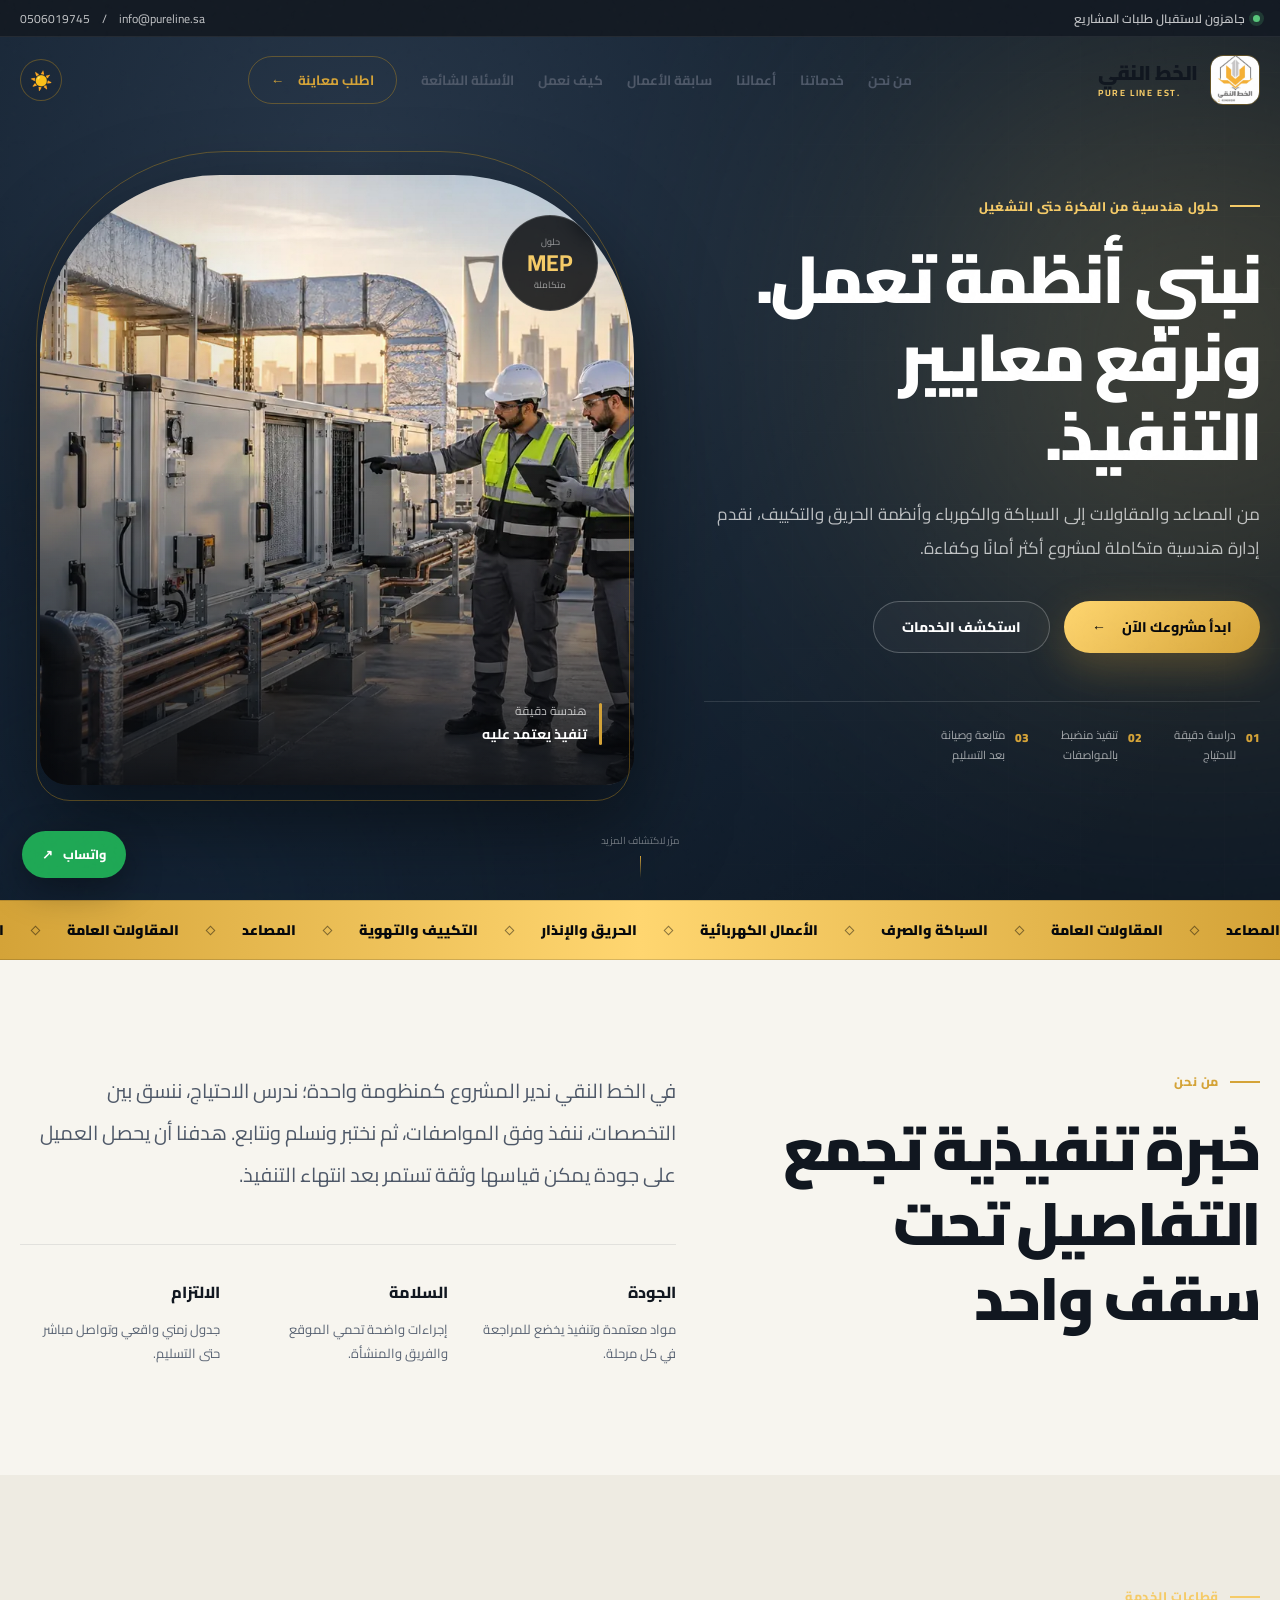
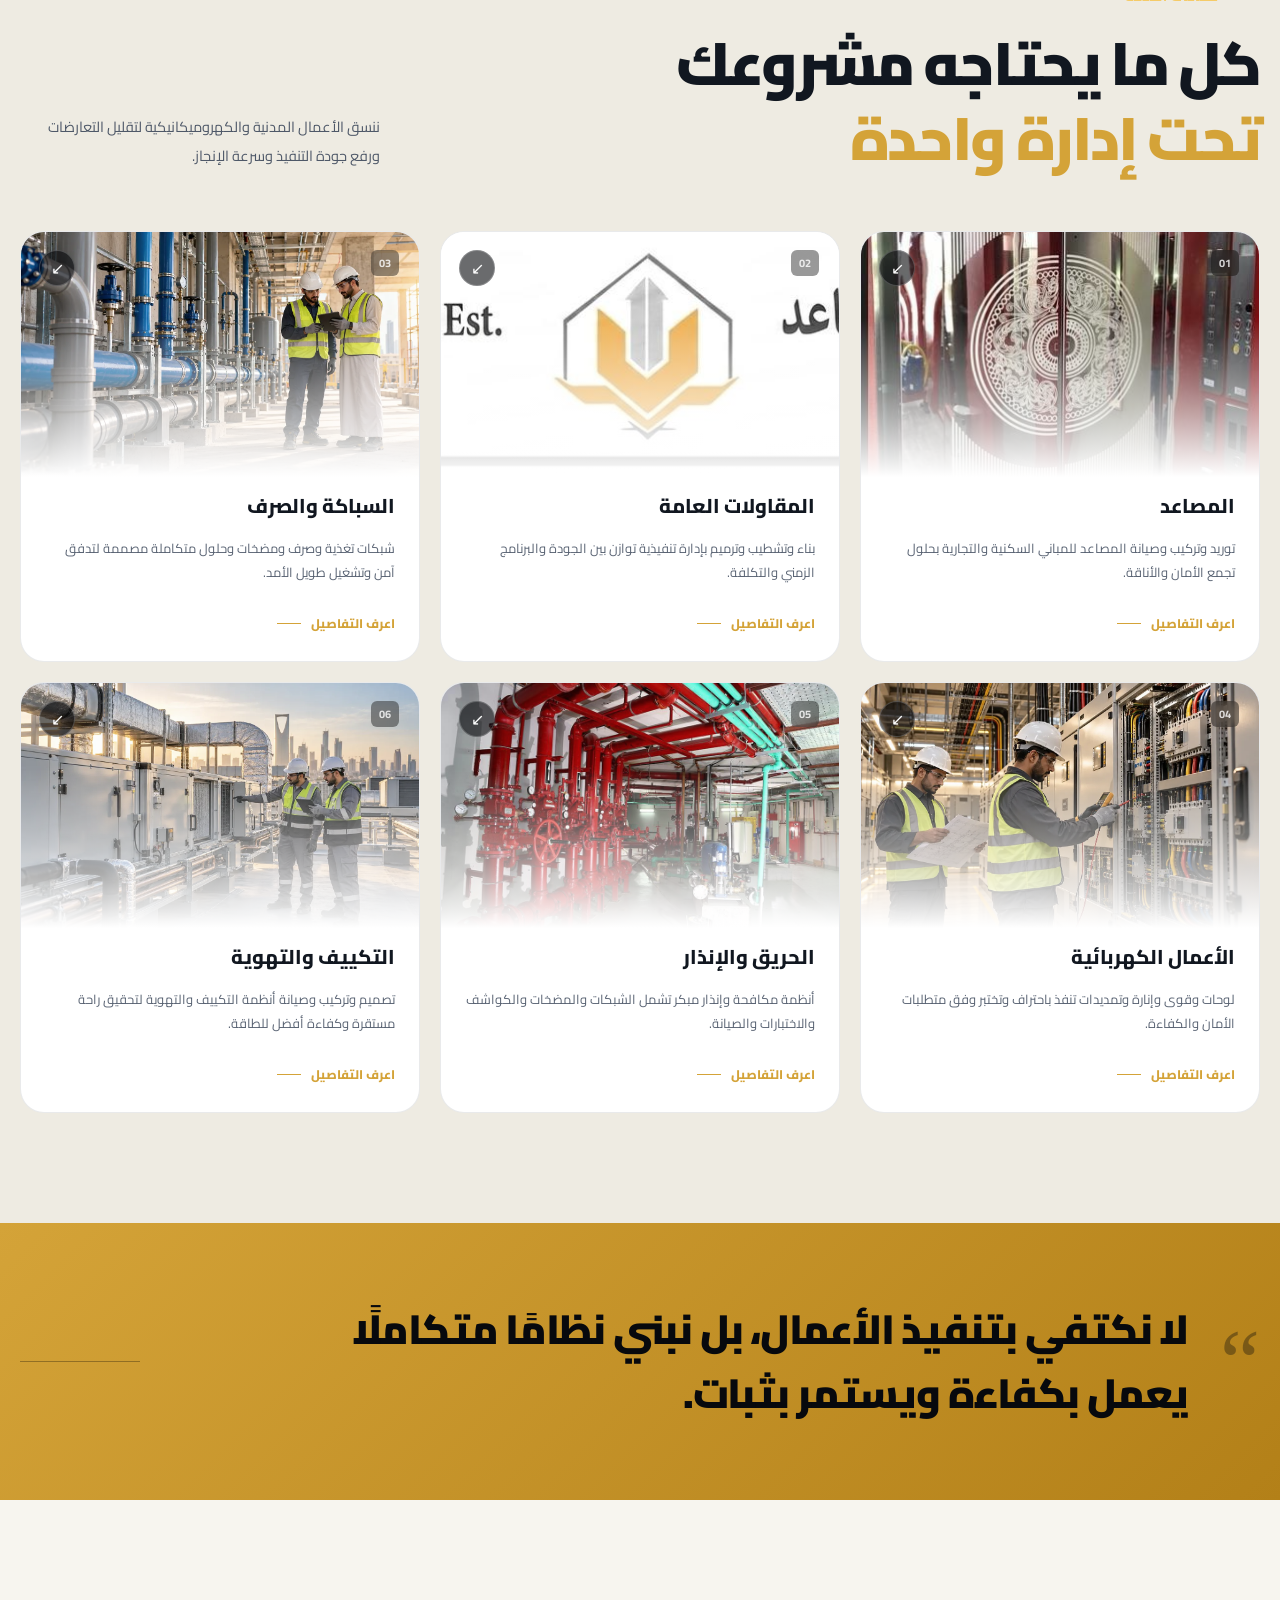
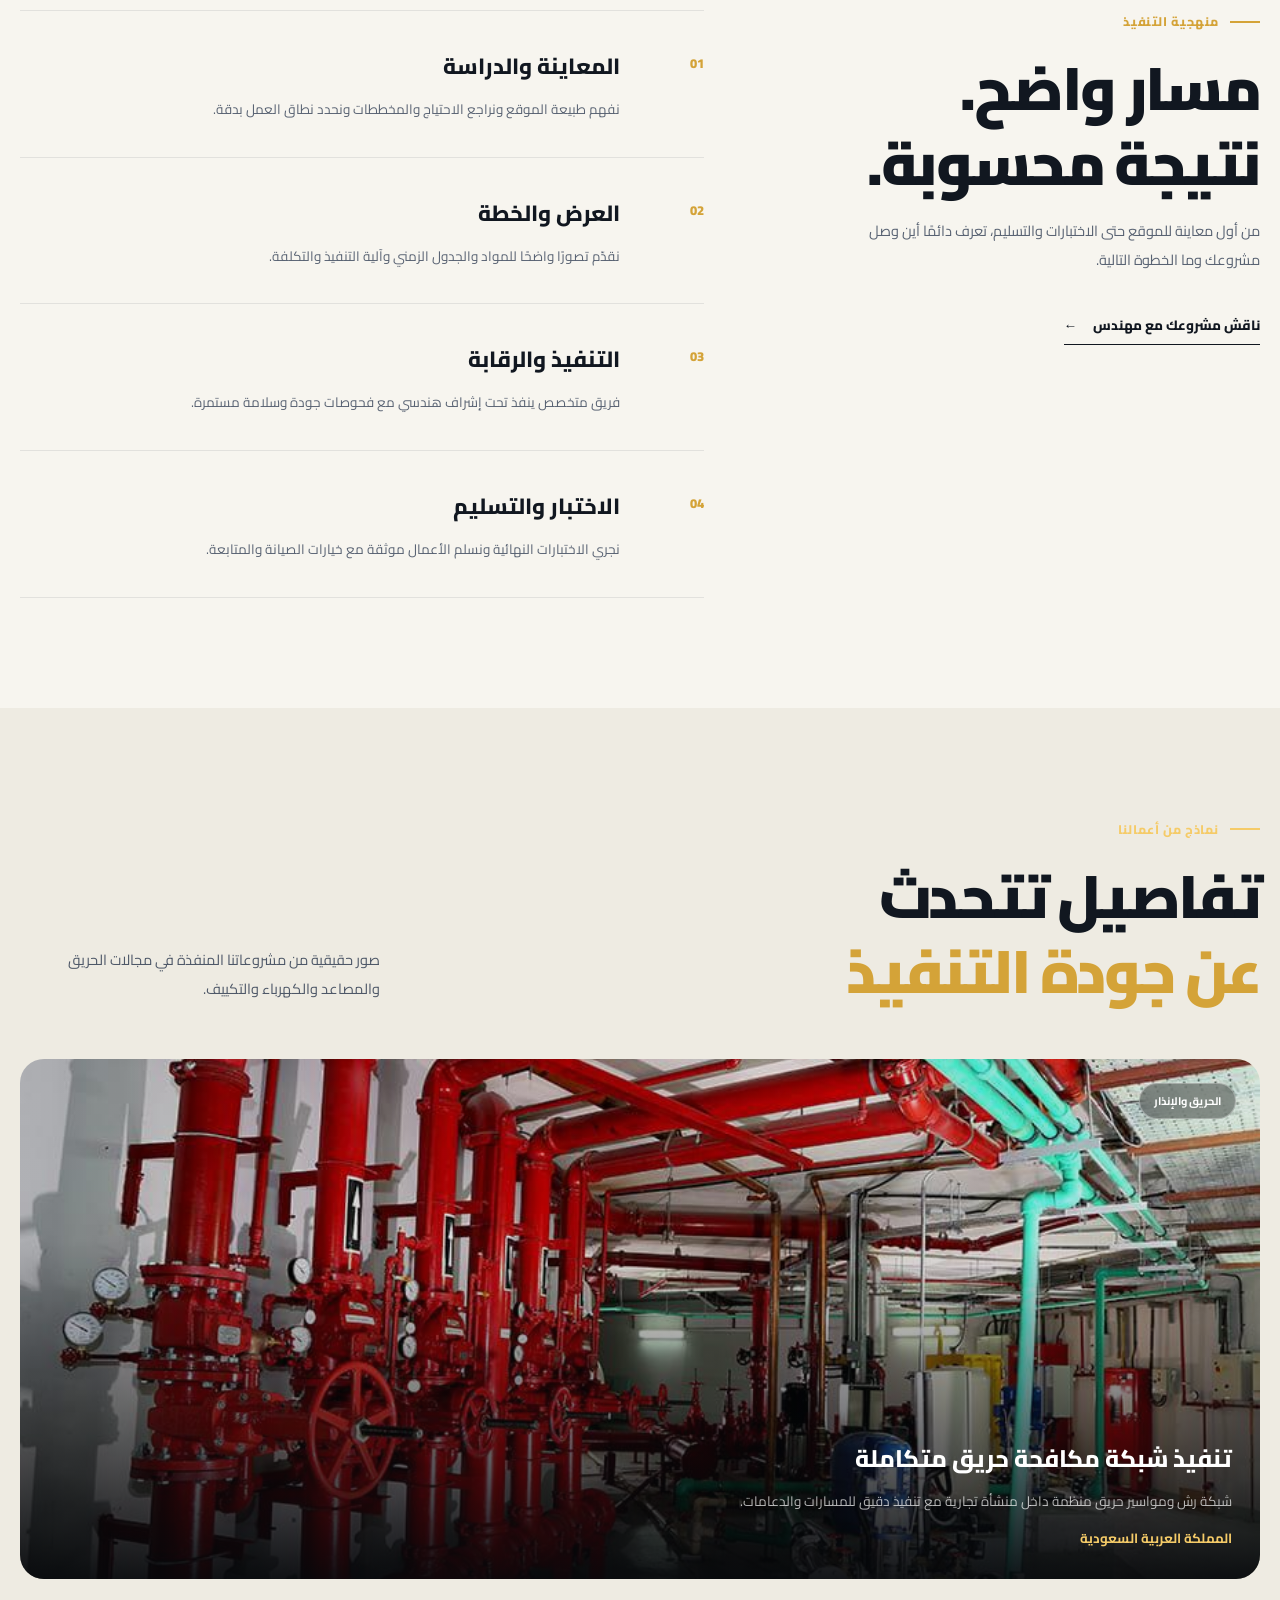
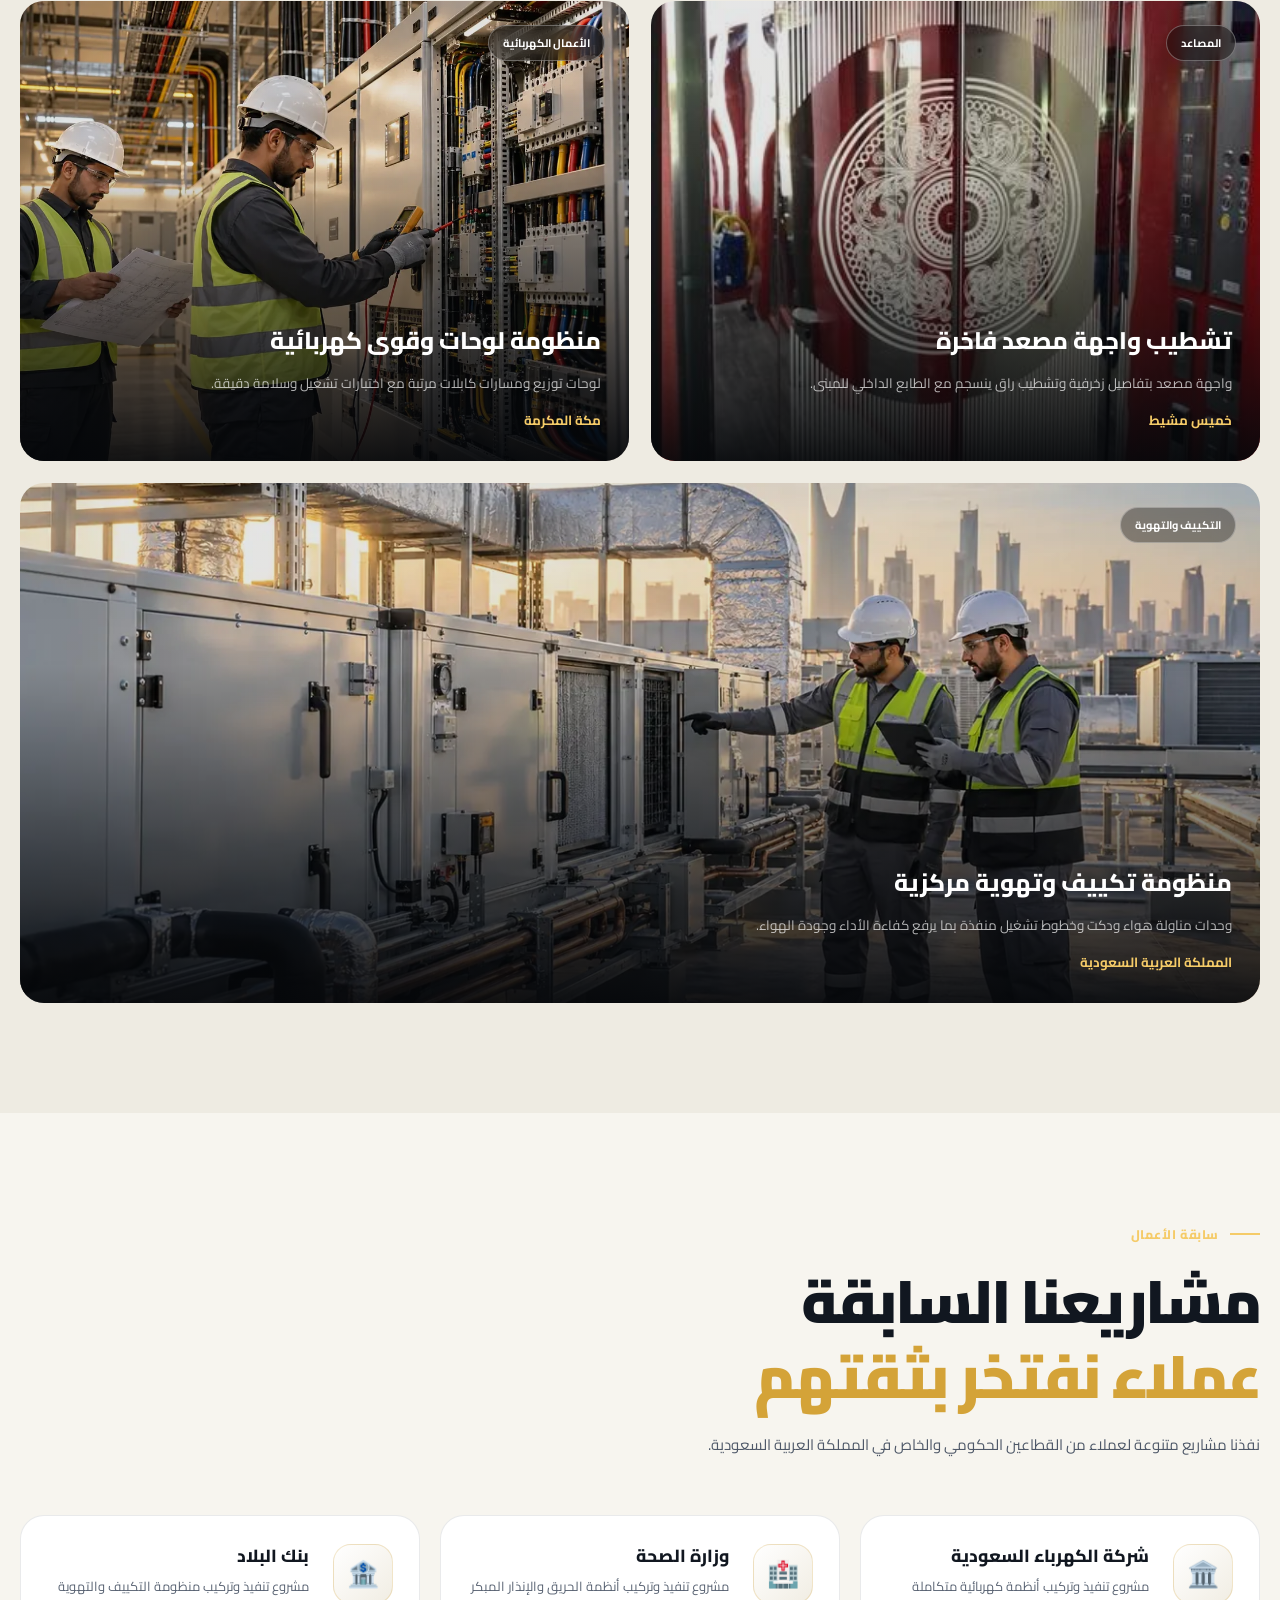
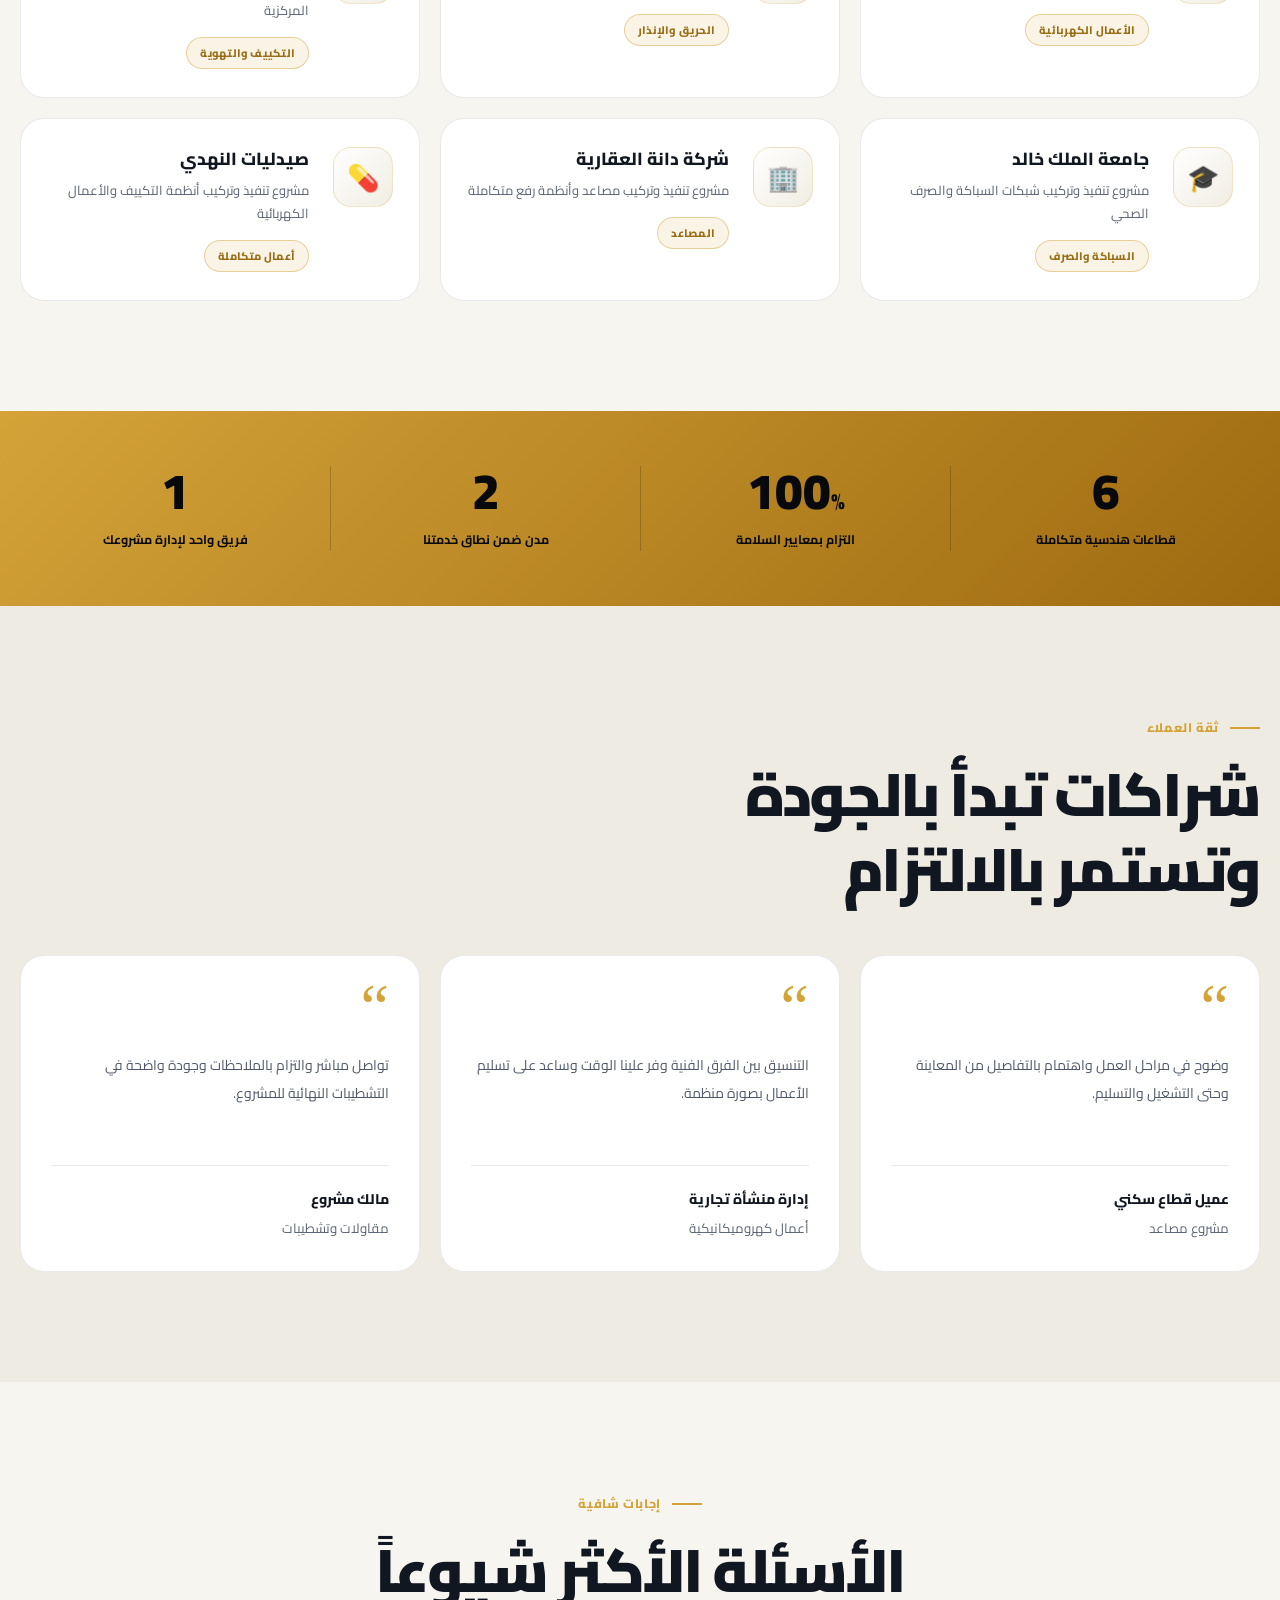
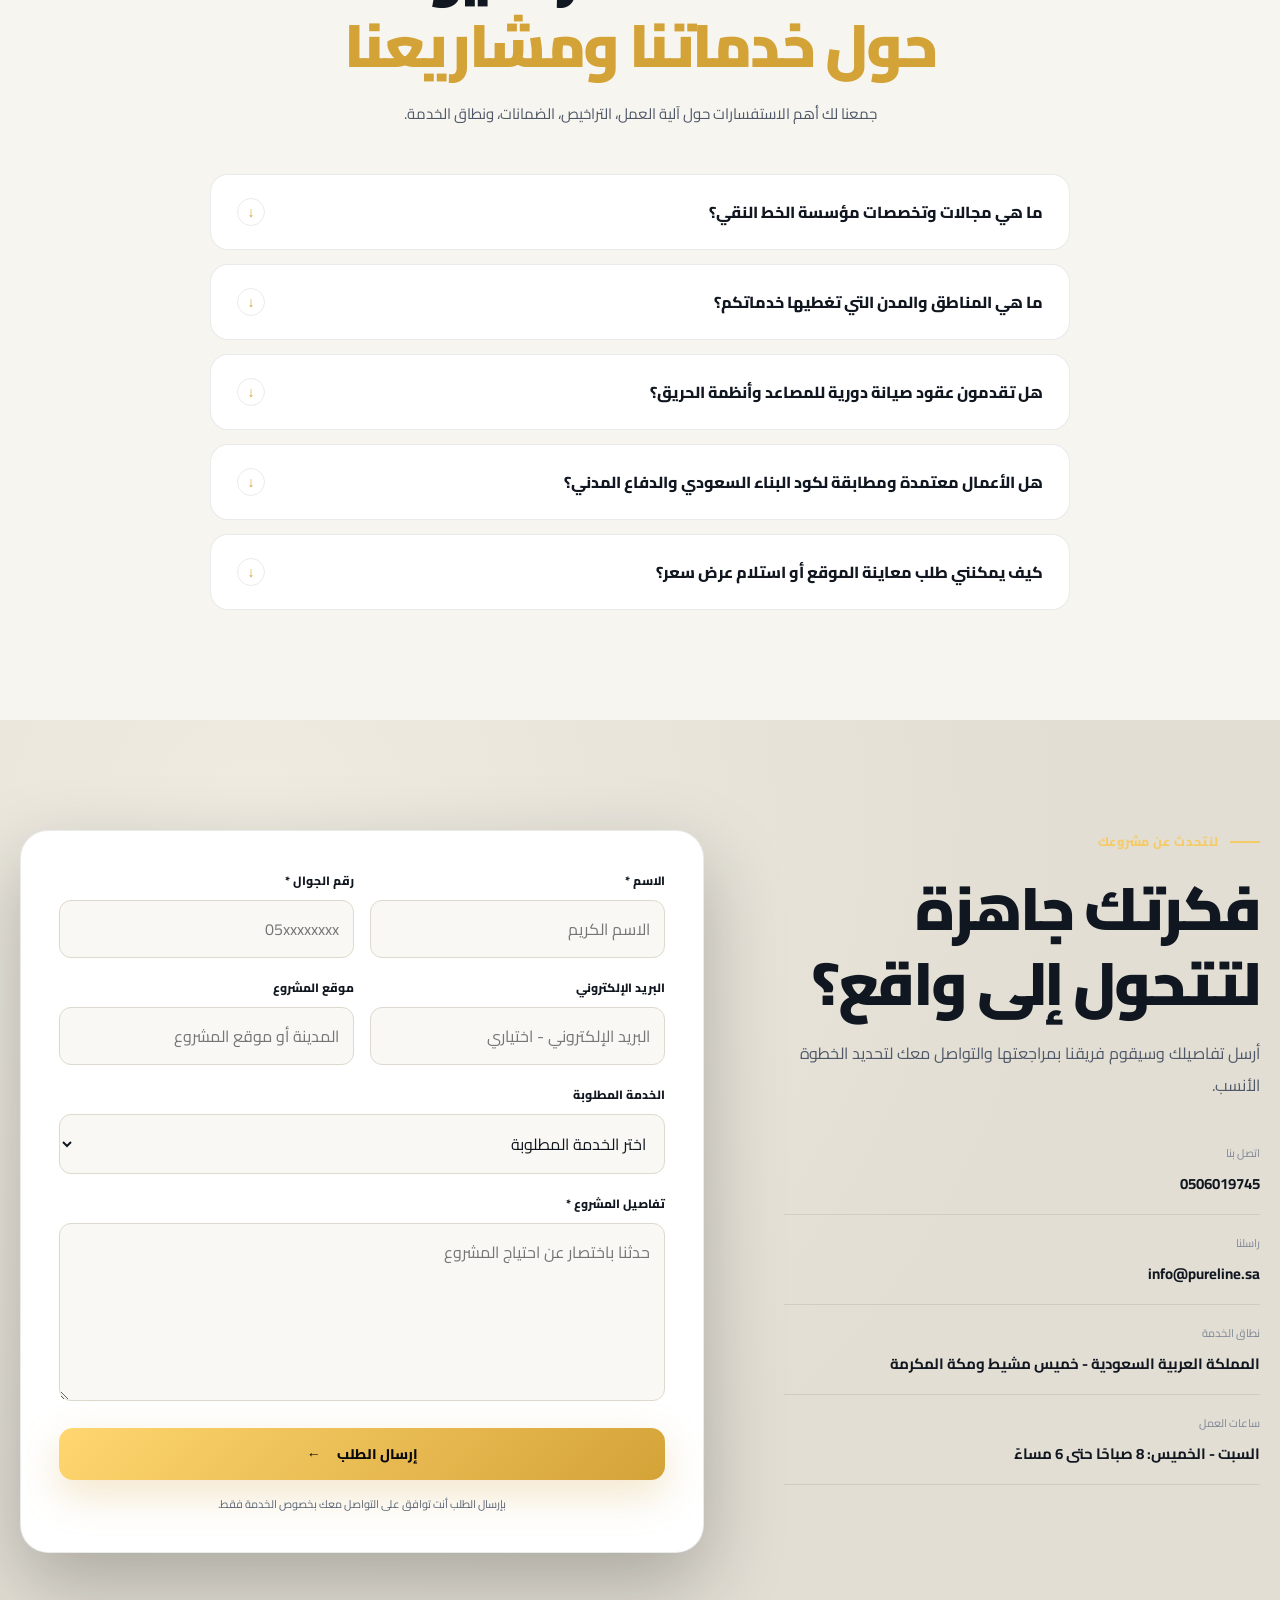
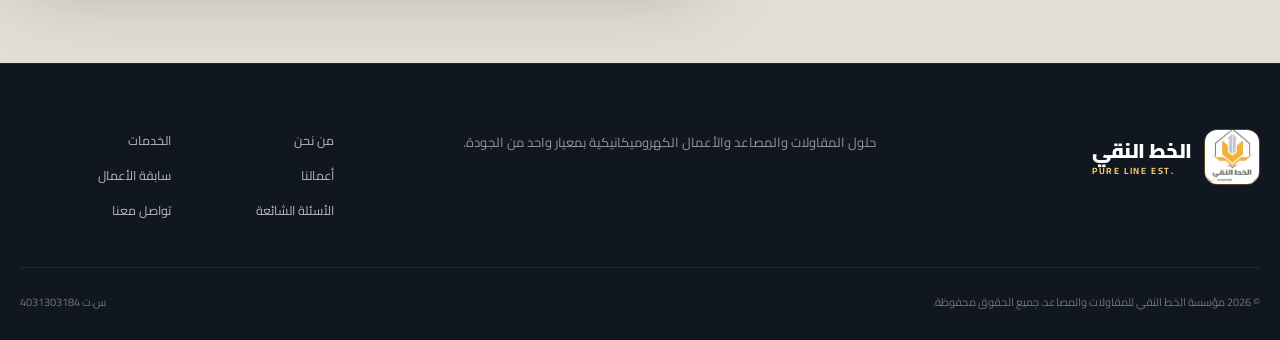
==== commit 68e6be88: "Fix mobile menu and update contact number" ====
--- a/index.html
+++ b/index.html
@@ -9,7 +9,7 @@
 
   <!-- SEO Core -->
   <title>مؤسسة الخط النقي للمقاولات والمصاعد | خميس مشيط ومكة المكرمة</title>
-  <meta name="description" content="مؤسسة الخط النقي: خدمات مصاعد ومقاولات وسباكة وكهرباء وحريق وتكييف بالمملكة العربية السعودية. تنفيذ متكامل بإشراف هندسي لمشاريع خميس مشيط ومكة المكرمة. اتصل بنا: 0534201283">
+  <meta name="description" content="مؤسسة الخط النقي: خدمات مصاعد ومقاولات وسباكة وكهرباء وحريق وتكييف بالمملكة العربية السعودية. تنفيذ متكامل بإشراف هندسي لمشاريع خميس مشيط ومكة المكرمة. اتصل بنا: 0506019745">
   <meta name="keywords" content="مصاعد, مقاولات, خميس مشيط, سباكة, كهرباء, تكييف, انظمة حريق, الخط النقي, MEP, تركيب مصاعد, مكة المكرمة, سابقة اعمال, شركة كهرباء, وزارة صحة, بنك البلاد">
   <meta name="robots" content="index, follow, max-image-preview:large, max-snippet:-1, max-video-preview:-1">
   <meta name="author" content="مؤسسة الخط النقي للمقاولات والمصاعد">
@@ -47,7 +47,7 @@
   <link rel="preload" as="image" href="assets/images/services/hvac.webp">
 
   <!-- Stylesheet -->
-  <link rel="stylesheet" href="assets/css/site.css">
+  <link rel="stylesheet" href="assets/css/site.css?v=20261010-1">
 
   <!-- Inline: apply saved theme BEFORE paint to avoid flash -->
   <script>
@@ -69,7 +69,7 @@
     "url": "https://purelineksa.com/",
     "logo": "https://purelineksa.com/assets/images/brand/logo-v2.webp",
     "image": "https://purelineksa.com/assets/images/services/hvac.webp",
-    "telephone": ["+966534201283", "+966506019745"],
+    "telephone": "+966506019745",
     "email": "info@pureline.sa",
     "description": "مؤسسة متخصصة في توريد وتركيب وصيانة المصاعد وأعمال المقاولات العامة والسباكة والكهرباء وأنظمة الحريق والتكييف بالمملكة العربية السعودية.",
     "priceRange": "$$",
@@ -139,7 +139,7 @@
         "name": "كيف يمكنني طلب معاينة هندسية أو عرض سعر للمشروع؟",
         "acceptedAnswer": {
           "@type": "Answer",
-          "text": "يمكنك التواصل المباشر عبر الاتصال أو الواتساب على الرقم 0534201283، أو تعبئة نموذج الطلب في الموقع الإلكتروني وسيقوم مهندس مختص بالتواصل وتحديد موعد المعاينة."
+          "text": "يمكنك التواصل المباشر عبر الاتصال أو الواتساب على الرقم 0506019745، أو تعبئة نموذج الطلب في الموقع الإلكتروني وسيقوم مهندس مختص بالتواصل وتحديد موعد المعاينة."
         }
       }
     ]
@@ -153,8 +153,7 @@
       <div class="shell contact-bar__inner">
         <p><span class="status-dot"></span> جاهزون لاستقبال طلبات المشاريع</p>
         <div class="contact-bar__links">
-          <a href="tel:0534201283">0534201283</a>
-          <span>/</span><a href="tel:0506019745">0506019745</a>
+          <a href="tel:0506019745">0506019745</a>
           <span>/</span>
           <a href="mailto:info@pureline.sa">info@pureline.sa</a>
         </div>
@@ -582,7 +581,7 @@
               <span class="faq-item__icon" aria-hidden="true">↓</span>
             </button>
             <div class="faq-item__body">
-              <p>يمكنك التواصل مباشرة على 0534201283 أو إرسال تفاصيل مشروعك عبر نموذج الاتصال السريع، وسيقوم مهندس مختص بالتواصل معك فوراً لتحديد موعد المعاينة ودراسة المخططات.</p>
+              <p>يمكنك التواصل مباشرة على 0506019745 أو إرسال تفاصيل مشروعك عبر نموذج الاتصال السريع، وسيقوم مهندس مختص بالتواصل معك فوراً لتحديد موعد المعاينة ودراسة المخططات.</p>
             </div>
           </div>
         </div>
@@ -596,7 +595,7 @@
           <h2>فكرتك جاهزة لتتحول إلى واقع؟</h2>
           <p>أرسل تفاصيلك وسيقوم فريقنا بمراجعتها والتواصل معك لتحديد الخطوة الأنسب.</p>
           <div class="contact__details">
-            <a href="tel:0534201283"><small>اتصل بنا</small><b>0534201283</b></a>
+            <a href="tel:0506019745"><small>اتصل بنا</small><b>0506019745</b></a>
             <a href="mailto:info@pureline.sa"><small>راسلنا</small><b>info@pureline.sa</b></a>
             <div><small>نطاق الخدمة</small><b>المملكة العربية السعودية - خميس مشيط ومكة المكرمة</b></div>
             <div><small>ساعات العمل</small><b>السبت - الخميس: 8 صباحًا حتى 6 مساءً</b></div>
@@ -636,8 +635,8 @@
     <div class="shell footer__bottom"><span>© 2026 مؤسسة الخط النقي للمقاولات والمصاعد. جميع الحقوق محفوظة.</span><span>س.ت 4031303184</span></div>
   </footer>
 
-  <a class="float-action float-action--whatsapp" href="https://wa.me/966534201283" target="_blank" rel="noopener" aria-label="تواصل عبر واتساب">واتساب <span>↗</span></a>
+  <a class="float-action float-action--whatsapp" href="https://wa.me/966506019745" target="_blank" rel="noopener" aria-label="تواصل عبر واتساب">واتساب <span>↗</span></a>
   <button class="back-top" type="button" aria-label="العودة للأعلى">↑</button>
-  <script src="assets/js/site.js"></script>
+  <script src="assets/js/site.js?v=20261010-1"></script>
 </body>
 </html>
--- a/assets/css/site.css
+++ b/assets/css/site.css
@@ -287,8 +287,13 @@
   padding: 10px;
   border: 1px solid rgba(255,255,255,.2);
   border-radius: 12px;
-  background: transparent;
+  background: rgba(255,255,255,.06);
+  color: #fff;
   cursor: pointer;
+  flex-direction: column;
+  justify-content: center;
+  align-items: stretch;
+  gap: 4px;
 }
 [data-theme="light"] .nav-toggle {
   border-color: var(--border);
@@ -296,10 +301,22 @@
 }
 .nav-toggle span {
   display: block;
+  width: 100%;
   height: 2px;
-  margin: 5px 0;
+  margin: 0;
+  border-radius: 999px;
   background: currentColor;
   transition: .25s;
+}
+
+.nav-toggle[aria-expanded="true"] span:nth-child(1) {
+  transform: translateY(6px) rotate(45deg);
+}
+.nav-toggle[aria-expanded="true"] span:nth-child(2) {
+  opacity: 0;
+}
+.nav-toggle[aria-expanded="true"] span:nth-child(3) {
+  transform: translateY(-6px) rotate(-45deg);
 }
 
 /* ── HERO ────────────────────────────────────────────────────────── */
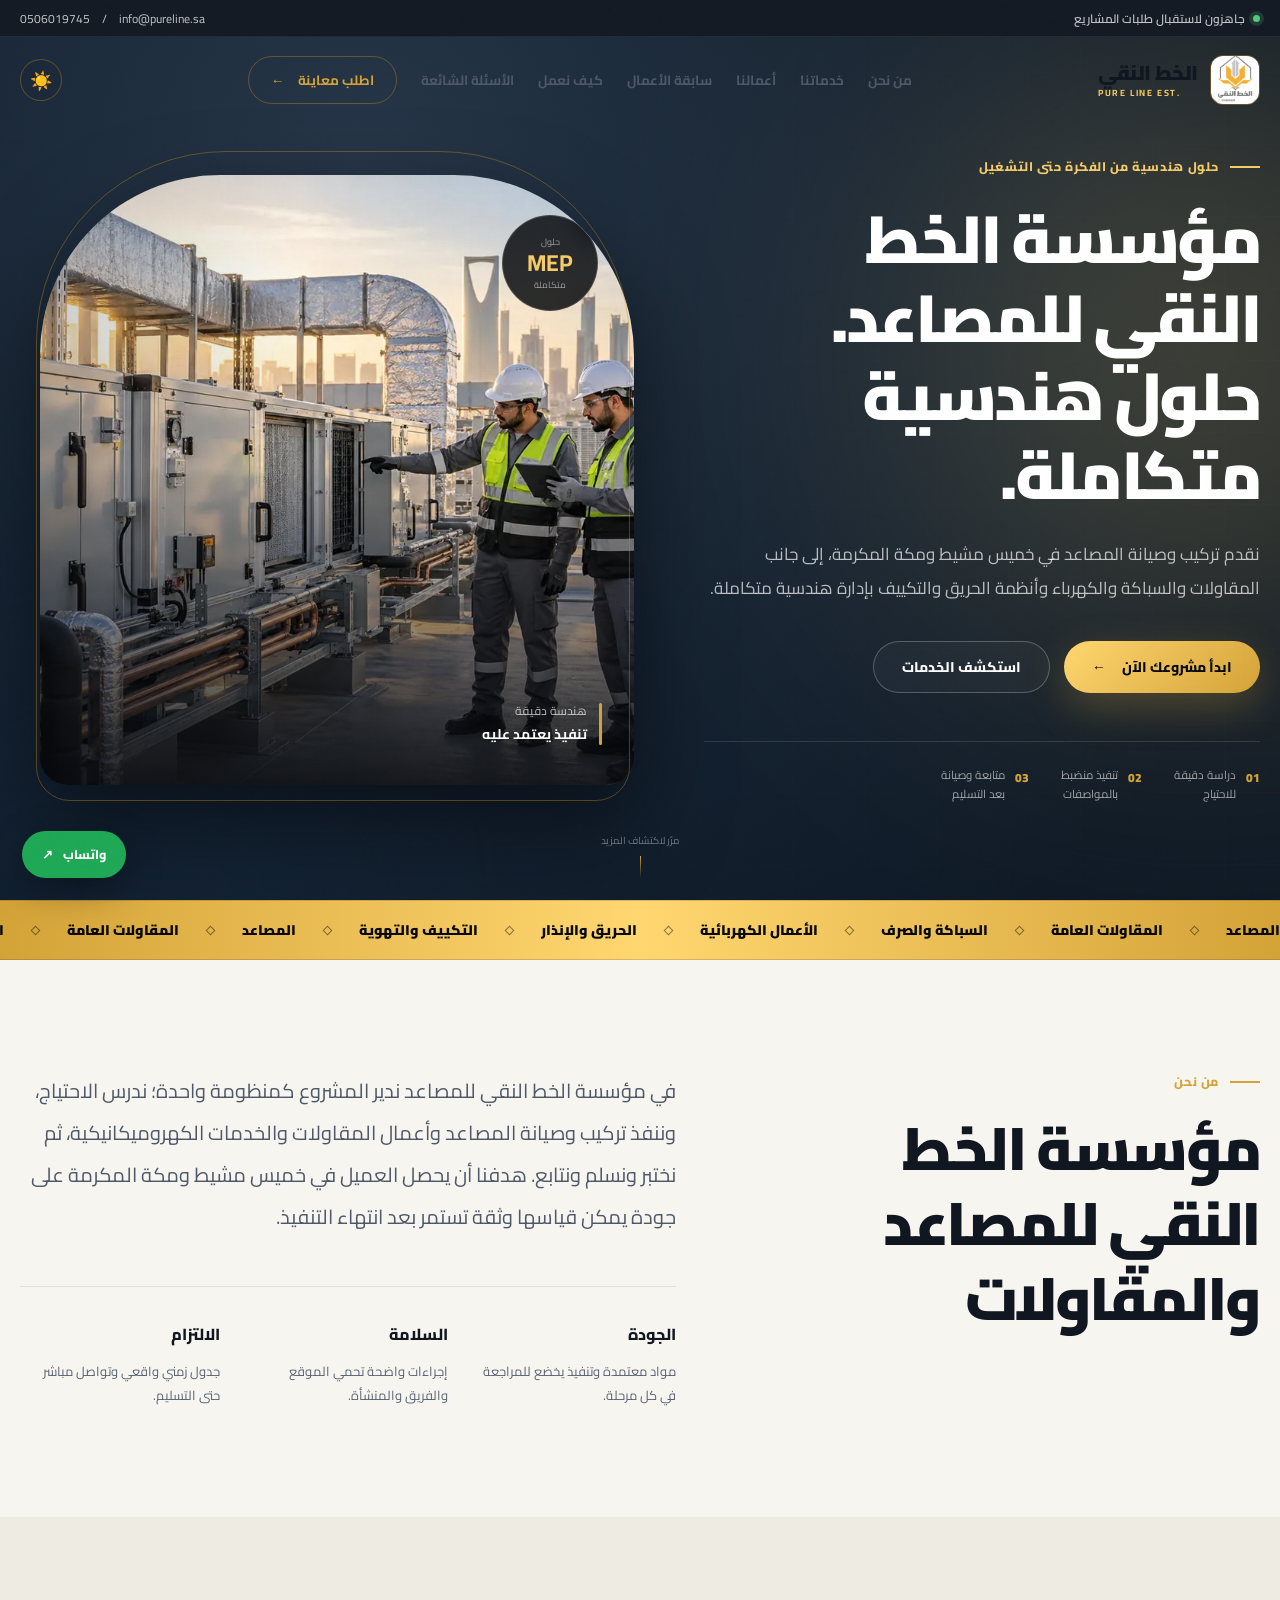
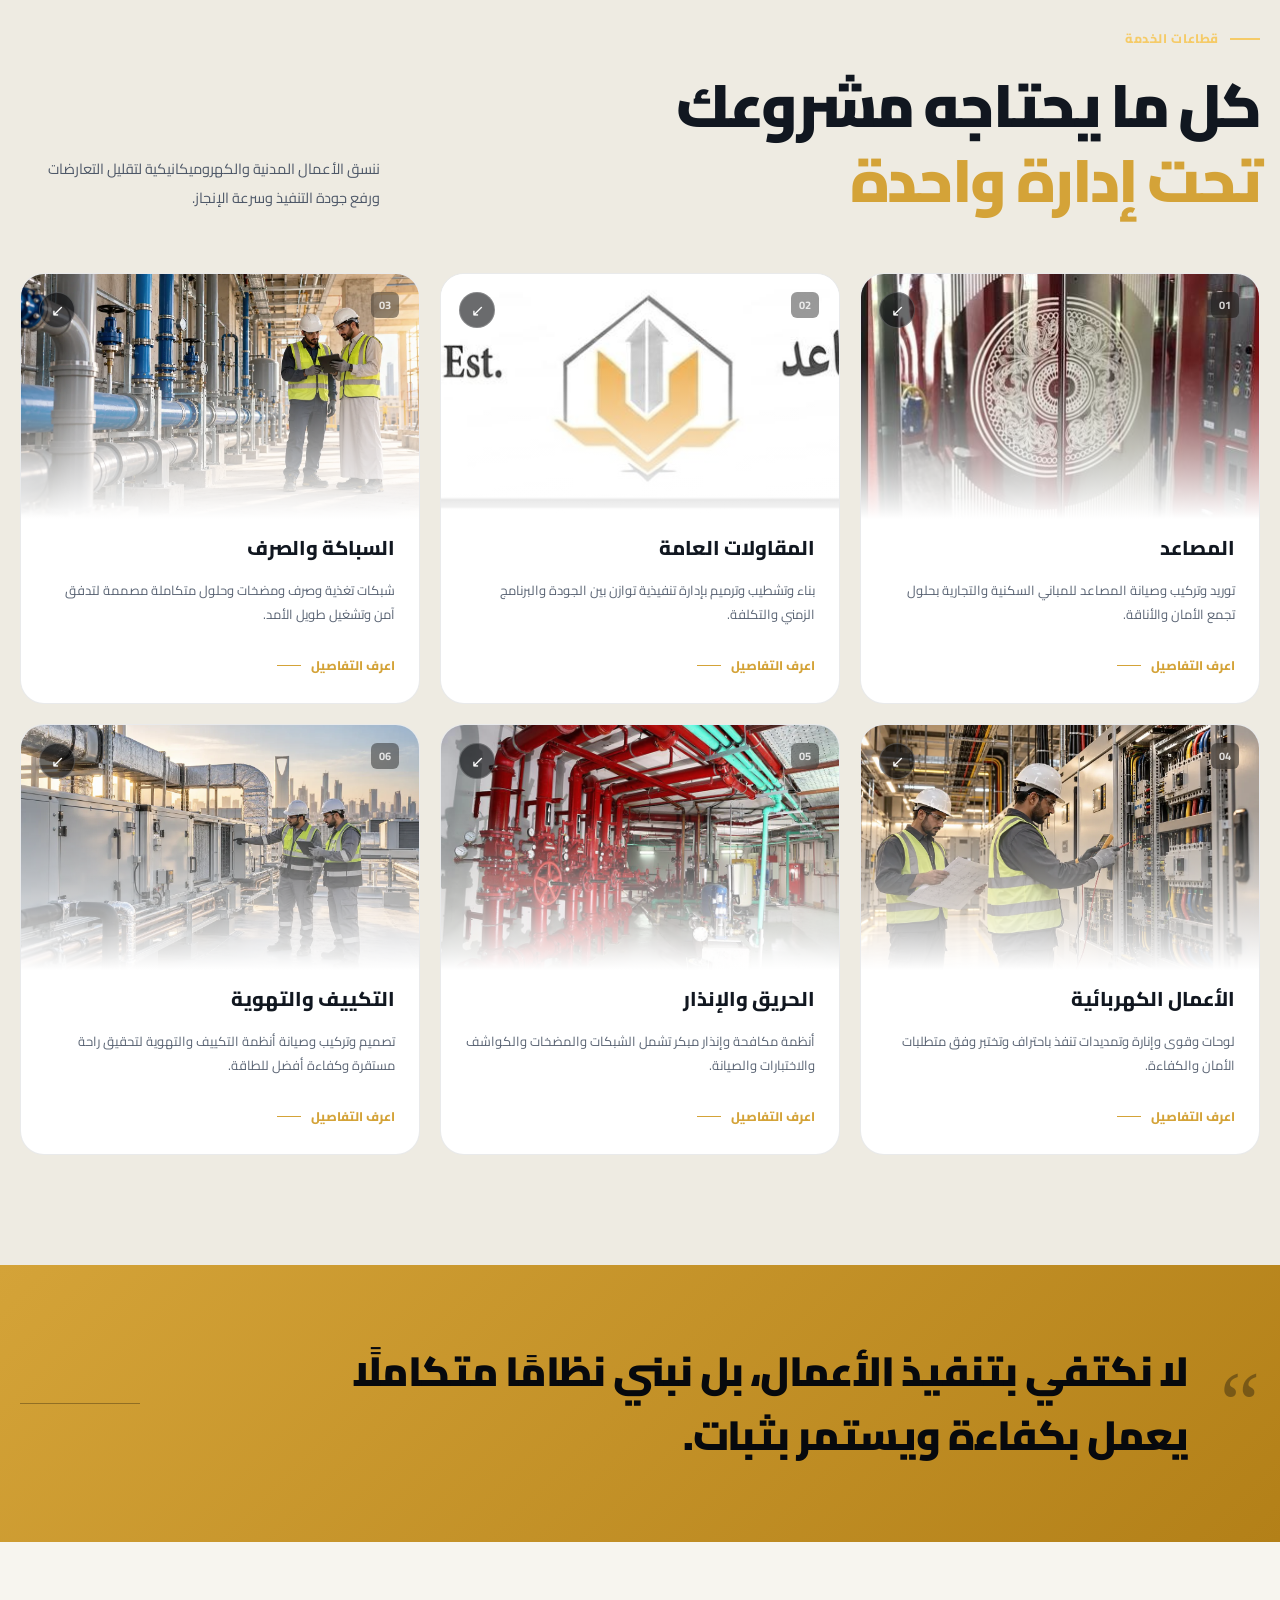
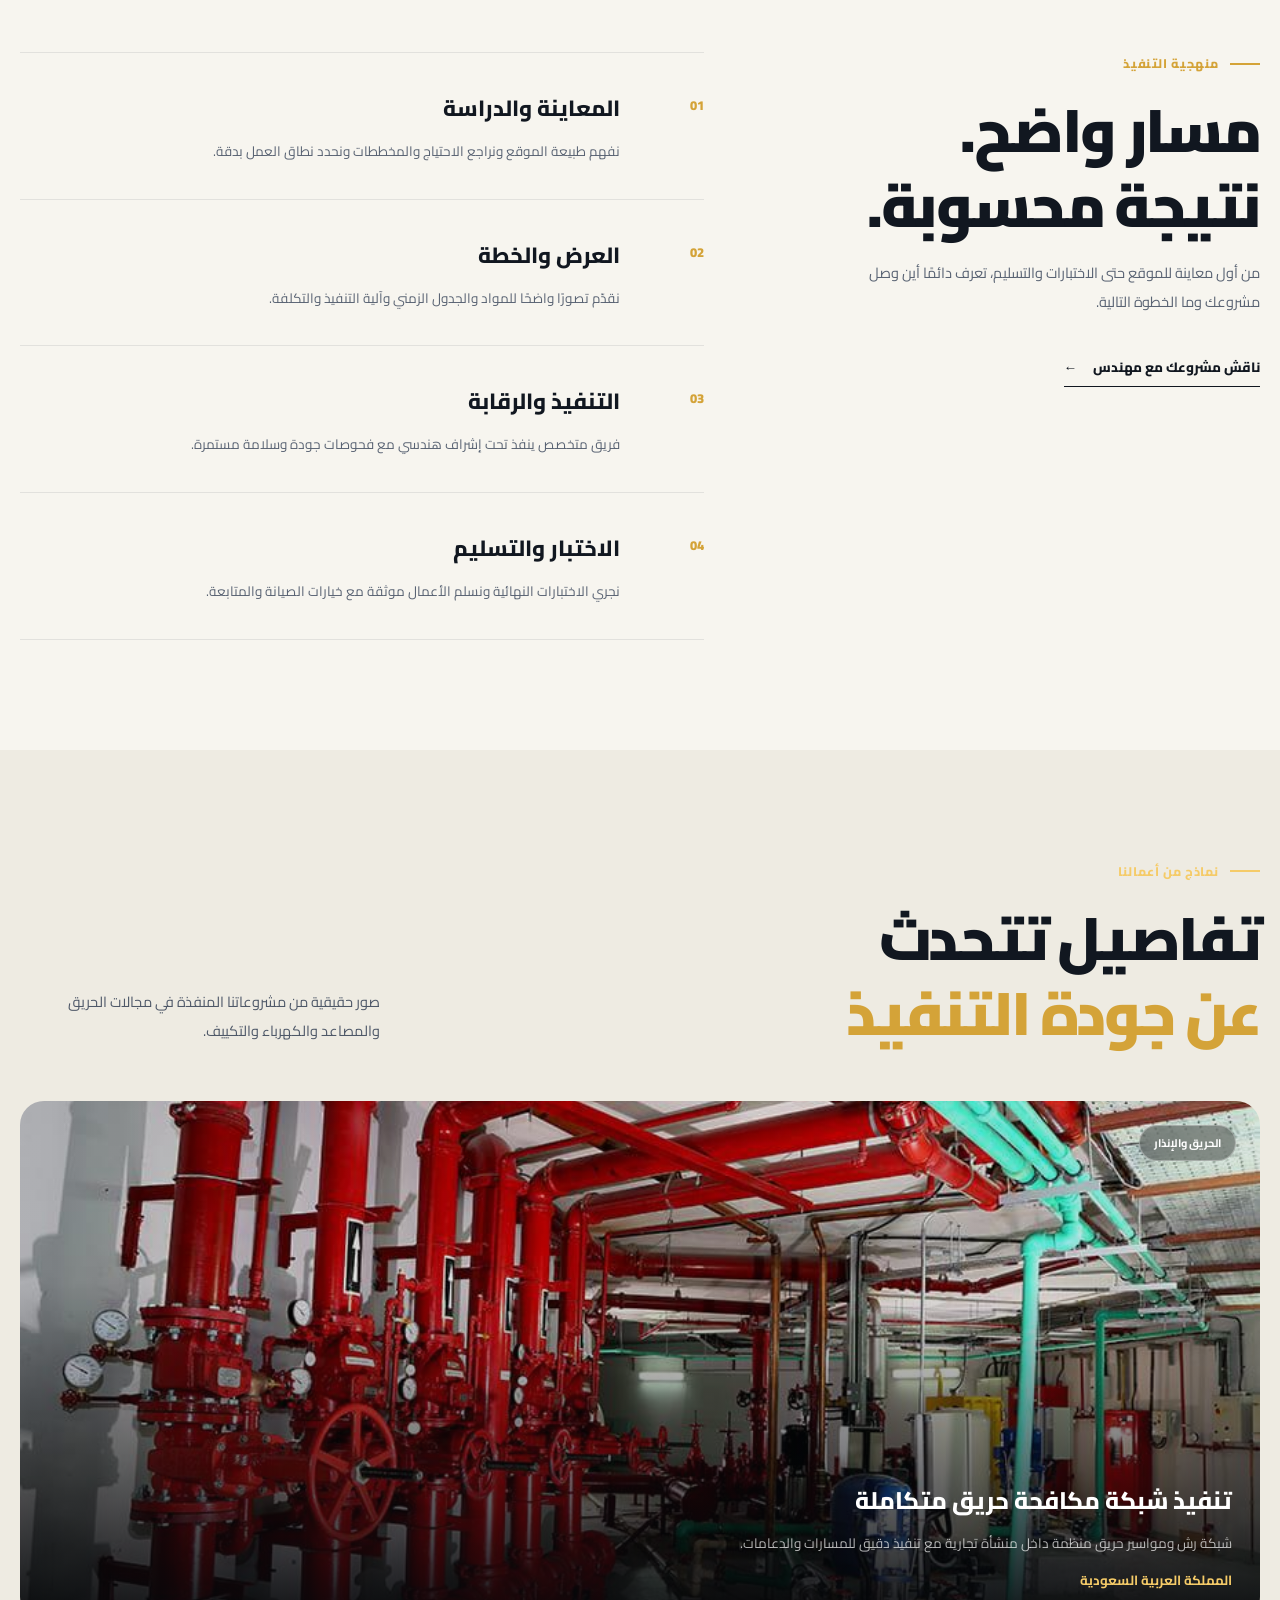
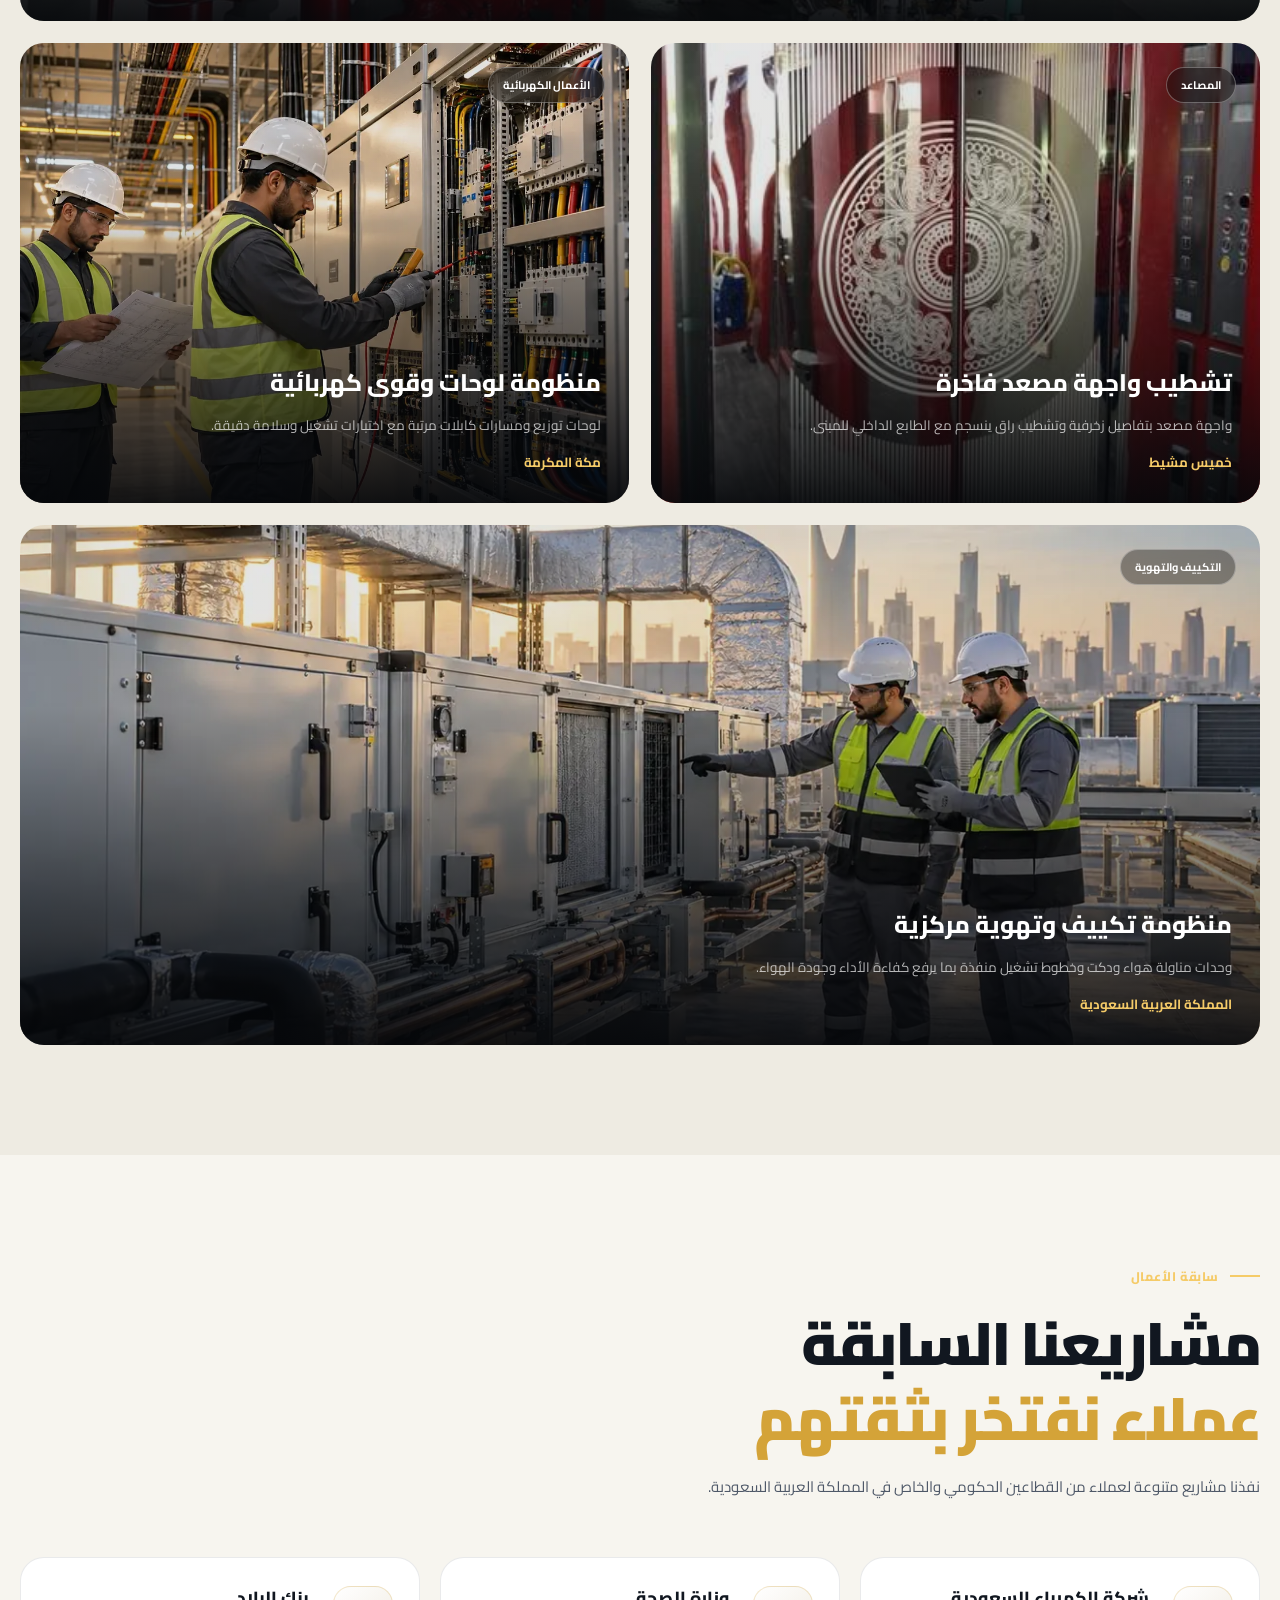
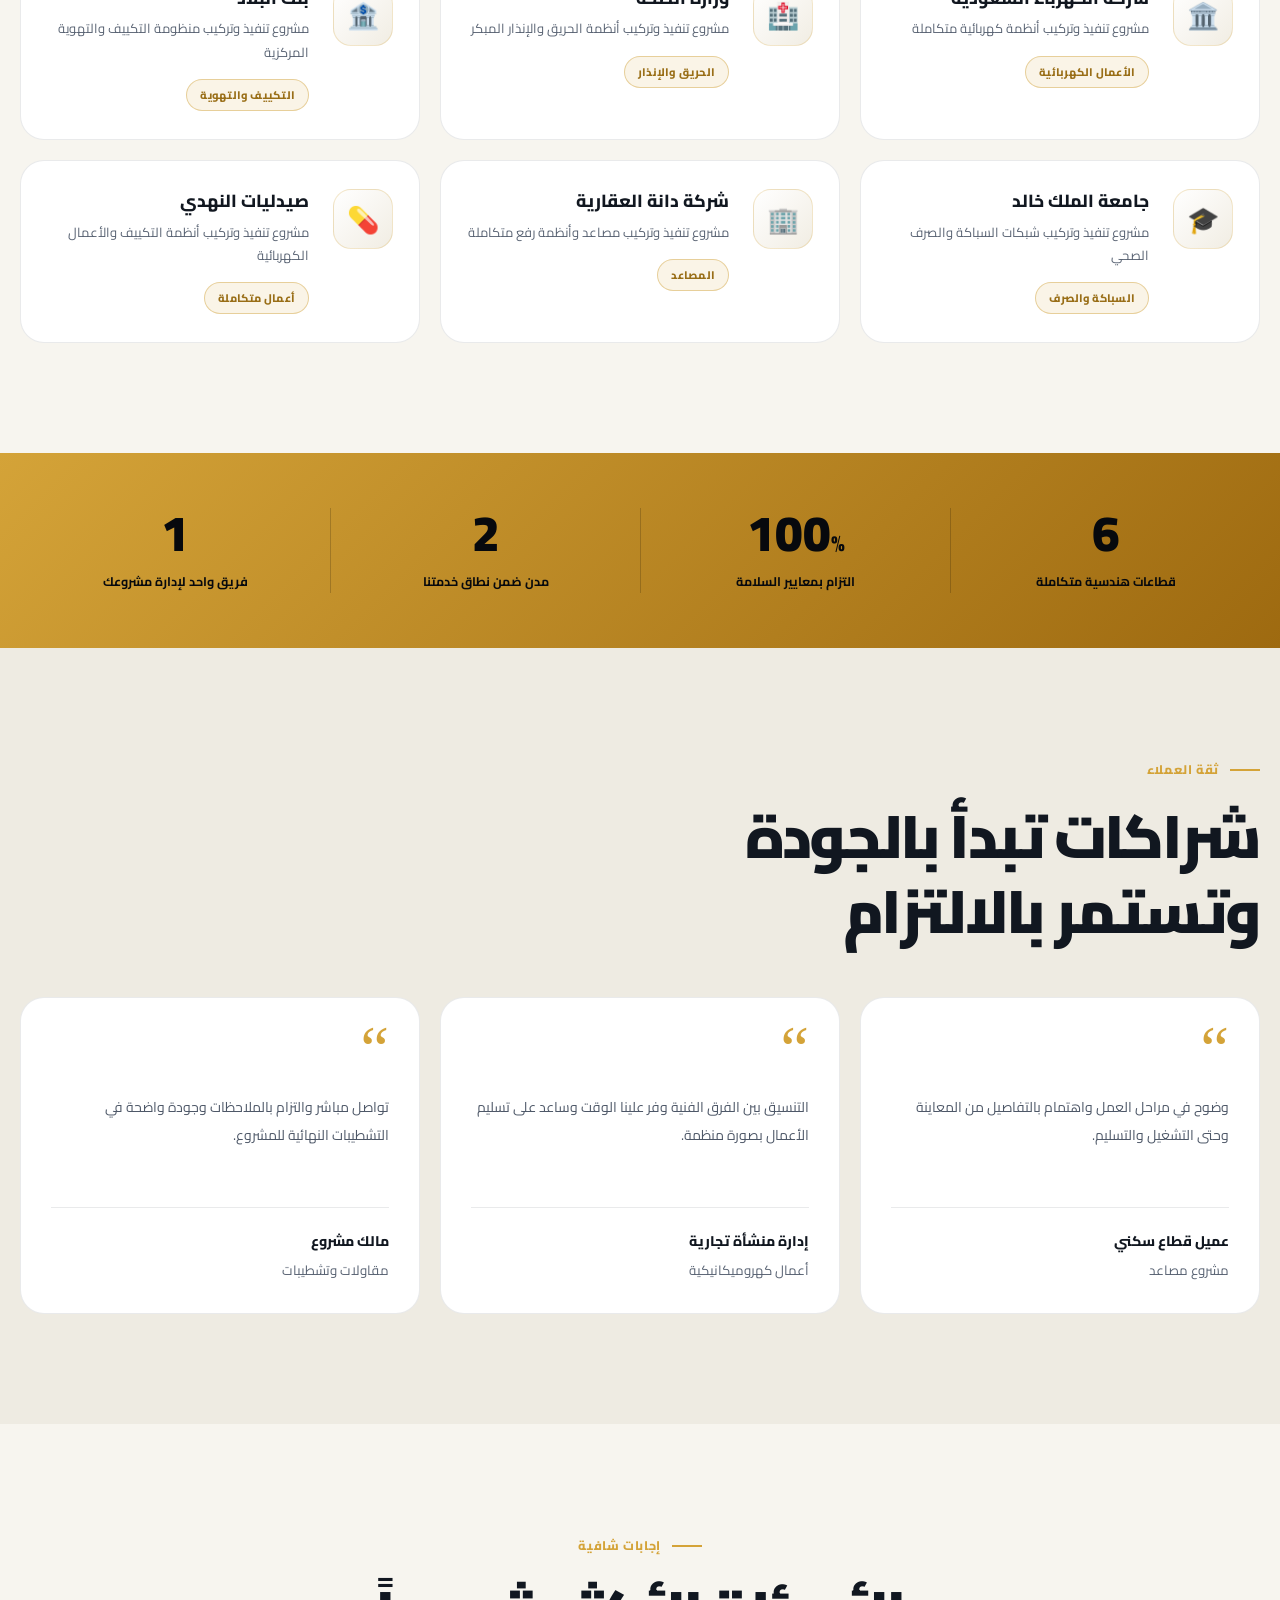
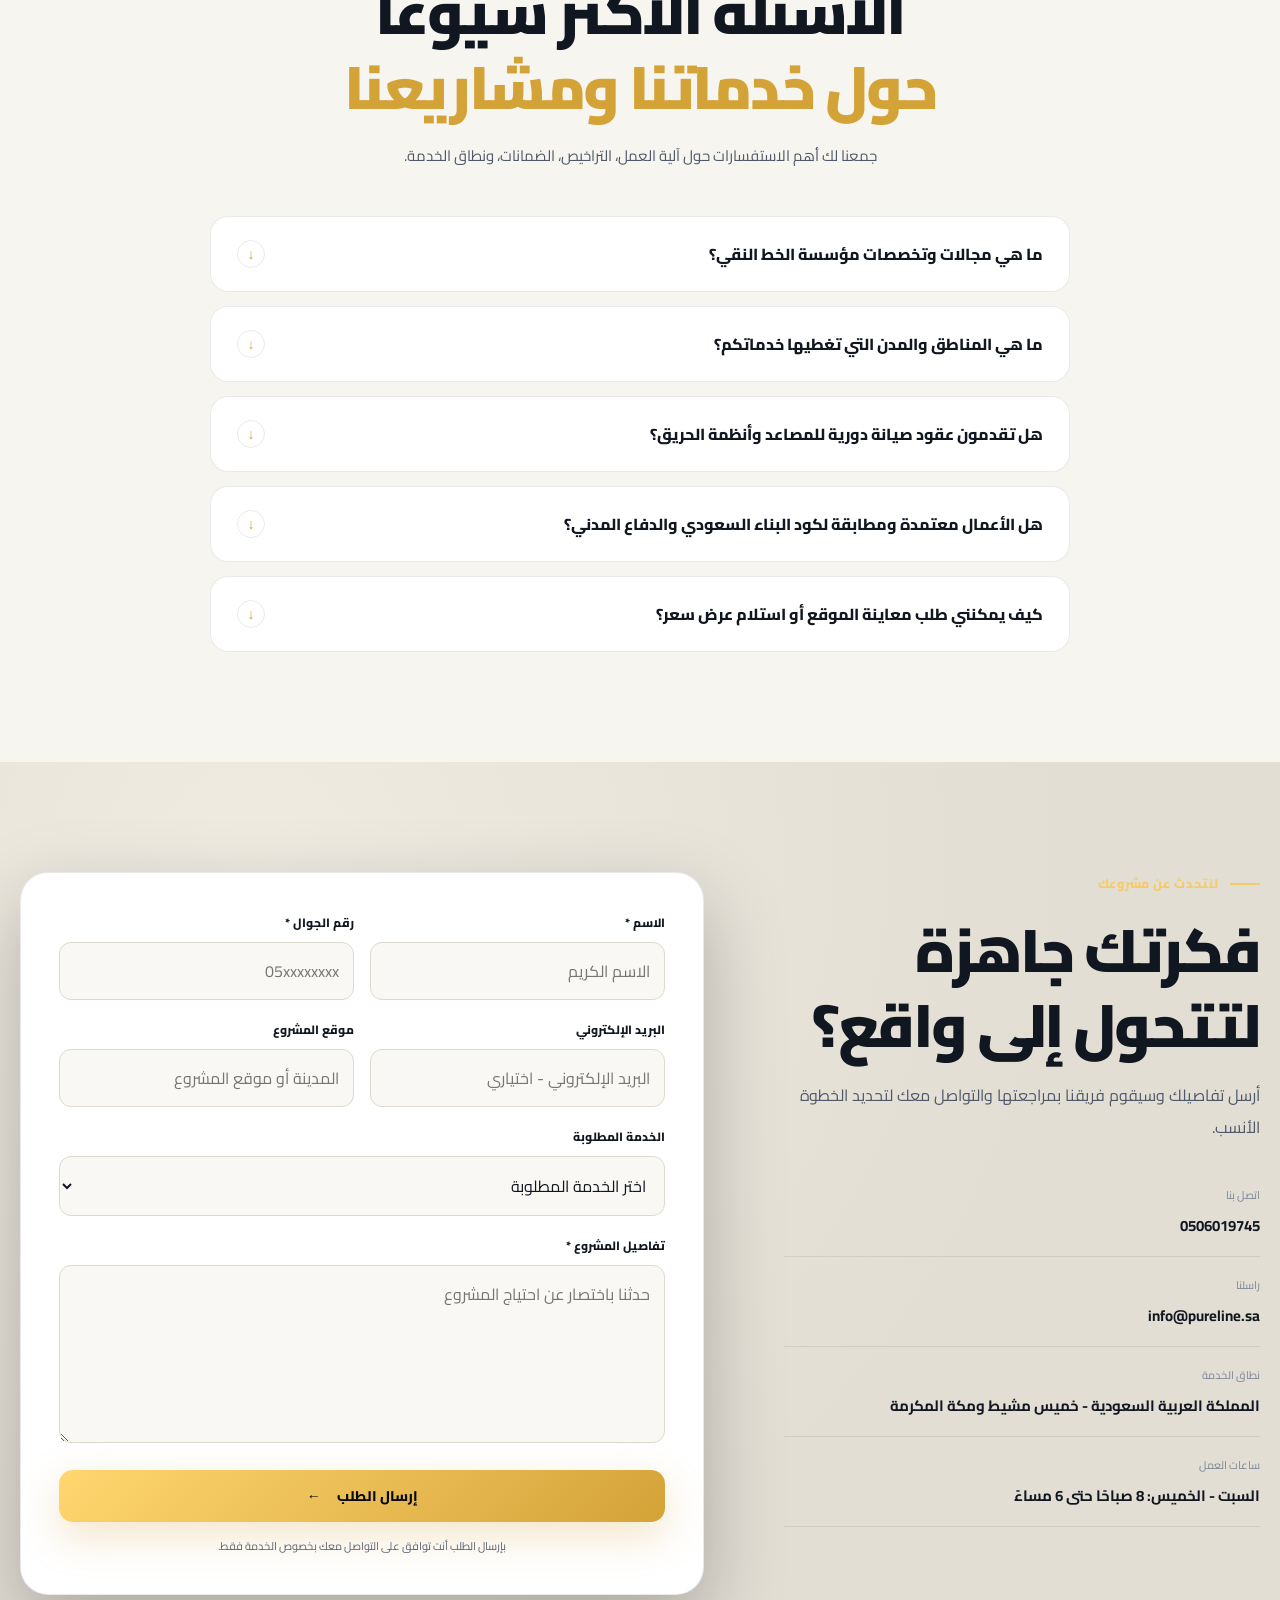
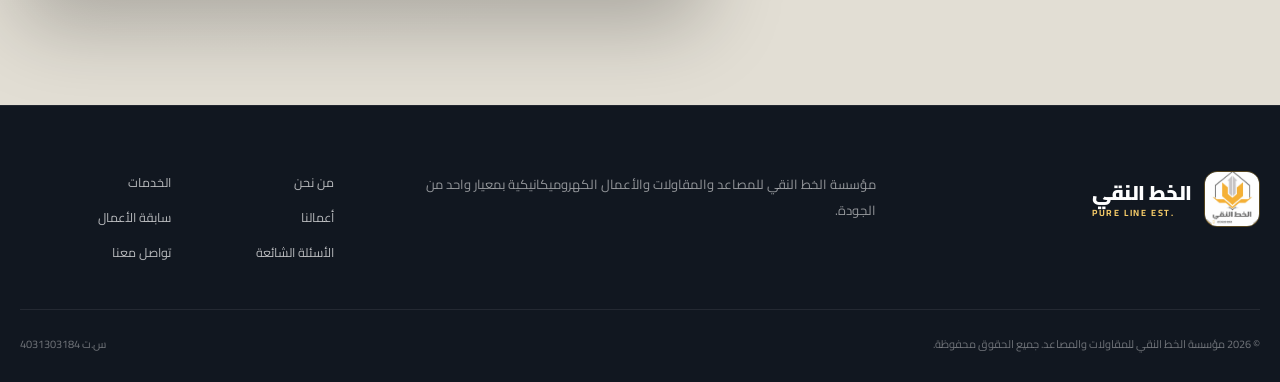
==== commit d5beb61a: "Improve branded search SEO" ====
--- a/index.html
+++ b/index.html
@@ -8,21 +8,23 @@
   <meta name="color-scheme" content="dark light">
 
   <!-- SEO Core -->
-  <title>مؤسسة الخط النقي للمقاولات والمصاعد | خميس مشيط ومكة المكرمة</title>
-  <meta name="description" content="مؤسسة الخط النقي: خدمات مصاعد ومقاولات وسباكة وكهرباء وحريق وتكييف بالمملكة العربية السعودية. تنفيذ متكامل بإشراف هندسي لمشاريع خميس مشيط ومكة المكرمة. اتصل بنا: 0506019745">
-  <meta name="keywords" content="مصاعد, مقاولات, خميس مشيط, سباكة, كهرباء, تكييف, انظمة حريق, الخط النقي, MEP, تركيب مصاعد, مكة المكرمة, سابقة اعمال, شركة كهرباء, وزارة صحة, بنك البلاد">
+  <title>مؤسسة الخط النقي للمصاعد | خميس مشيط ومكة المكرمة</title>
+  <meta name="description" content="مؤسسة الخط النقي للمصاعد والمقاولات تقدم تركيب وصيانة المصاعد وأعمال السباكة والكهرباء والحريق والتكييف في خميس مشيط ومكة المكرمة. اتصل بنا: 0506019745">
+  <meta name="keywords" content="مؤسسة الخط النقي للمصاعد, الخط النقي للمصاعد, مؤسسة الخط النقي, مصاعد خميس مشيط, مصاعد مكة المكرمة, تركيب مصاعد, صيانة مصاعد, مقاولات, سباكة, كهرباء, تكييف, أنظمة حريق">
   <meta name="robots" content="index, follow, max-image-preview:large, max-snippet:-1, max-video-preview:-1">
   <meta name="author" content="مؤسسة الخط النقي للمقاولات والمصاعد">
   <meta name="geo.region" content="SA">
   <meta name="geo.placename" content="خميس مشيط">
   <link rel="canonical" href="https://purelineksa.com/">
+  <link rel="alternate" hreflang="ar-SA" href="https://purelineksa.com/">
+  <link rel="alternate" hreflang="x-default" href="https://purelineksa.com/">
 
   <!-- Open Graph -->
   <meta property="og:type" content="website">
   <meta property="og:locale" content="ar_SA">
-  <meta property="og:site_name" content="مؤسسة الخط النقي للمقاولات والمصاعد">
-  <meta property="og:title" content="مؤسسة الخط النقي للمقاولات والمصاعد | خميس مشيط ومكة">
-  <meta property="og:description" content="خدمات مصاعد ومقاولات وسباكة وكهرباء وحريق وتكييف بإدارة هندسية متكاملة في المملكة العربية السعودية.">
+  <meta property="og:site_name" content="مؤسسة الخط النقي للمصاعد">
+  <meta property="og:title" content="مؤسسة الخط النقي للمصاعد | خميس مشيط ومكة">
+  <meta property="og:description" content="تركيب وصيانة المصاعد والمقاولات والسباكة والكهرباء والحريق والتكييف بإدارة هندسية متكاملة.">
   <meta property="og:url" content="https://purelineksa.com/">
   <meta property="og:image" content="https://purelineksa.com/assets/images/services/hvac.webp">
   <meta property="og:image:width" content="1280">
@@ -31,8 +33,8 @@
 
   <!-- Twitter Card -->
   <meta name="twitter:card" content="summary_large_image">
-  <meta name="twitter:title" content="مؤسسة الخط النقي للمقاولات والمصاعد">
-  <meta name="twitter:description" content="خدمات مصاعد ومقاولات وسباكة وكهرباء وحريق وتكييف بإدارة هندسية متكاملة في السعودية.">
+  <meta name="twitter:title" content="مؤسسة الخط النقي للمصاعد">
+  <meta name="twitter:description" content="تركيب وصيانة المصاعد وخدمات المقاولات والأعمال الكهروميكانيكية في السعودية.">
   <meta name="twitter:image" content="https://purelineksa.com/assets/images/services/hvac.webp">
 
   <!-- Favicon -->
@@ -64,14 +66,16 @@
     "@context": "https://schema.org",
     "@type": "LocalBusiness",
     "@id": "https://purelineksa.com/#business",
-    "name": "مؤسسة الخط النقي للمقاولات والمصاعد",
-    "alternateName": "Pure Line for Contracting and Elevators Est.",
+    "name": "مؤسسة الخط النقي للمصاعد",
+    "legalName": "مؤسسة الخط النقي للمقاولات والمصاعد",
+    "alternateName": ["الخط النقي للمصاعد", "مؤسسة الخط النقي", "Pure Line for Contracting and Elevators Est."],
     "url": "https://purelineksa.com/",
     "logo": "https://purelineksa.com/assets/images/brand/logo-v2.webp",
     "image": "https://purelineksa.com/assets/images/services/hvac.webp",
     "telephone": "+966506019745",
     "email": "info@pureline.sa",
-    "description": "مؤسسة متخصصة في توريد وتركيب وصيانة المصاعد وأعمال المقاولات العامة والسباكة والكهرباء وأنظمة الحريق والتكييف بالمملكة العربية السعودية.",
+    "description": "مؤسسة الخط النقي للمصاعد والمقاولات متخصصة في توريد وتركيب وصيانة المصاعد وأعمال المقاولات العامة والسباكة والكهرباء وأنظمة الحريق والتكييف بالمملكة العربية السعودية.",
+    "identifier": "4031303184",
     "priceRange": "$$",
     "openingHours": "Sa-Th 08:00-18:00",
     "address": {
@@ -104,6 +108,19 @@
   }
   </script>
 
+  <script type="application/ld+json">
+  {
+    "@context": "https://schema.org",
+    "@type": "WebSite",
+    "@id": "https://purelineksa.com/#website",
+    "url": "https://purelineksa.com/",
+    "name": "مؤسسة الخط النقي للمصاعد",
+    "alternateName": ["الخط النقي للمصاعد", "مؤسسة الخط النقي"],
+    "inLanguage": "ar-SA",
+    "publisher": {"@id": "https://purelineksa.com/#business"}
+  }
+  </script>
+
   <!-- FAQPage Schema for Search Engine Rich Snippets -->
   <script type="application/ld+json">
   {
@@ -112,7 +129,7 @@
     "mainEntity": [
       {
         "@type": "Question",
-        "name": "ما هي مجالات عمل مؤسسة الخط النقي للمقاولات والمصاعد؟",
+        "name": "ما هي خدمات مؤسسة الخط النقي للمصاعد والمقاولات؟",
         "acceptedAnswer": {
           "@type": "Answer",
           "text": "نقدم خدمات متكاملة تشمل: توريد وتركيب وصيانة المصاعد، أعمال المقاولات العامة والتشطيب، شبكات السباكة وتغذية المياه والصرف، الأعمال واللوحات الكهربائية، أنظمة مكافحة الحريق والإنذار المبكر، وأنظمة التكييف والتهوية المركزية (MEP)."
@@ -161,7 +178,7 @@
     </div>
     <nav class="nav shell" aria-label="التنقل الرئيسي">
       <a class="brand" href="#top" aria-label="الخط النقي - الرئيسية">
-        <img src="assets/images/brand/logo-v2.webp" alt="شعار مؤسسة الخط النقي للمقاولات والمصاعد" width="512" height="512" decoding="async">
+        <img src="assets/images/brand/logo-v2.webp" alt="شعار مؤسسة الخط النقي للمصاعد" width="512" height="512" decoding="async">
         <span><b>الخط النقي</b><small>PURE LINE EST.</small></span>
       </a>
       <div class="nav-menu" id="main-menu">
@@ -192,8 +209,8 @@
       <div class="shell hero__grid">
         <div class="hero__content reveal">
           <div class="eyebrow"><span></span> حلول هندسية من الفكرة حتى التشغيل</div>
-          <h1>نبني أنظمة تعمل. ونرفع معايير التنفيذ.</h1>
-          <p>من المصاعد والمقاولات إلى السباكة والكهرباء وأنظمة الحريق والتكييف، نقدم إدارة هندسية متكاملة لمشروع أكثر أمانًا وكفاءة.</p>
+          <h1>مؤسسة الخط النقي للمصاعد.<br>حلول هندسية متكاملة.</h1>
+          <p>نقدم تركيب وصيانة المصاعد في خميس مشيط ومكة المكرمة، إلى جانب المقاولات والسباكة والكهرباء وأنظمة الحريق والتكييف بإدارة هندسية متكاملة.</p>
           <div class="hero__actions">
             <a class="button button--gold" href="#contact">ابدأ مشروعك الآن <span>←</span></a>
             <a class="button button--ghost" href="#services">استكشف الخدمات</a>
@@ -206,7 +223,7 @@
         </div>
         <div class="hero__visual reveal">
           <div class="hero__photo-wrap">
-            <img src="assets/images/services/hvac.webp" alt="نبني أنظمة تعمل. ونرفع معايير التنفيذ." width="1280" height="800" fetchpriority="high" decoding="async">
+            <img src="assets/images/services/hvac.webp" alt="مؤسسة الخط النقي للمصاعد والمقاولات" width="1280" height="800" fetchpriority="high" decoding="async">
             <div class="hero__photo-shade"></div>
             <div class="hero__badge"><span>حلول</span><strong>MEP</strong><small>متكاملة</small></div>
             <div class="hero__caption"><i></i><span>هندسة دقيقة<br><b>تنفيذ يعتمد عليه</b></span></div>
@@ -228,10 +245,10 @@
       <div class="shell about__grid">
         <div class="section-head reveal">
           <div class="eyebrow eyebrow--dark"><span></span> من نحن</div>
-          <h2>خبرة تنفيذية تجمع التفاصيل تحت سقف واحد</h2>
+          <h2>مؤسسة الخط النقي للمصاعد والمقاولات</h2>
         </div>
         <div class="about__body reveal">
-          <p class="lead">في الخط النقي ندير المشروع كمنظومة واحدة؛ ندرس الاحتياج، ننسق بين التخصصات، ننفذ وفق المواصفات، ثم نختبر ونسلم ونتابع. هدفنا أن يحصل العميل على جودة يمكن قياسها وثقة تستمر بعد انتهاء التنفيذ.</p>
+          <p class="lead">في مؤسسة الخط النقي للمصاعد ندير المشروع كمنظومة واحدة؛ ندرس الاحتياج، وننفذ تركيب وصيانة المصاعد وأعمال المقاولات والخدمات الكهروميكانيكية، ثم نختبر ونسلم ونتابع. هدفنا أن يحصل العميل في خميس مشيط ومكة المكرمة على جودة يمكن قياسها وثقة تستمر بعد انتهاء التنفيذ.</p>
           <div class="about__values">
             <article><b>الجودة</b><p>مواد معتمدة وتنفيذ يخضع للمراجعة في كل مرحلة.</p></article><article><b>السلامة</b><p>إجراءات واضحة تحمي الموقع والفريق والمنشأة.</p></article><article><b>الالتزام</b><p>جدول زمني واقعي وتواصل مباشر حتى التسليم.</p></article>
           </div>
@@ -628,7 +645,7 @@
   <footer class="footer">
     <div class="shell footer__top">
       <a class="brand brand--footer" href="#top"><img src="assets/images/brand/logo-v2.webp" alt="" width="512" height="512" loading="lazy" decoding="async"><span><b>الخط النقي</b><small>PURE LINE EST.</small></span></a>
-      <p>حلول المقاولات والمصاعد والأعمال الكهروميكانيكية بمعيار واحد من الجودة.</p>
+      <p>مؤسسة الخط النقي للمصاعد والمقاولات والأعمال الكهروميكانيكية بمعيار واحد من الجودة.</p>
       <div class="footer__links"><a href="#about">من نحن</a><a href="#services">الخدمات</a><a href="#projects">أعمالنا</a><a href="#portfolio">سابقة الأعمال</a><a href="#faq">الأسئلة الشائعة</a><a href="#contact">تواصل معنا</a></div>
       
     </div>
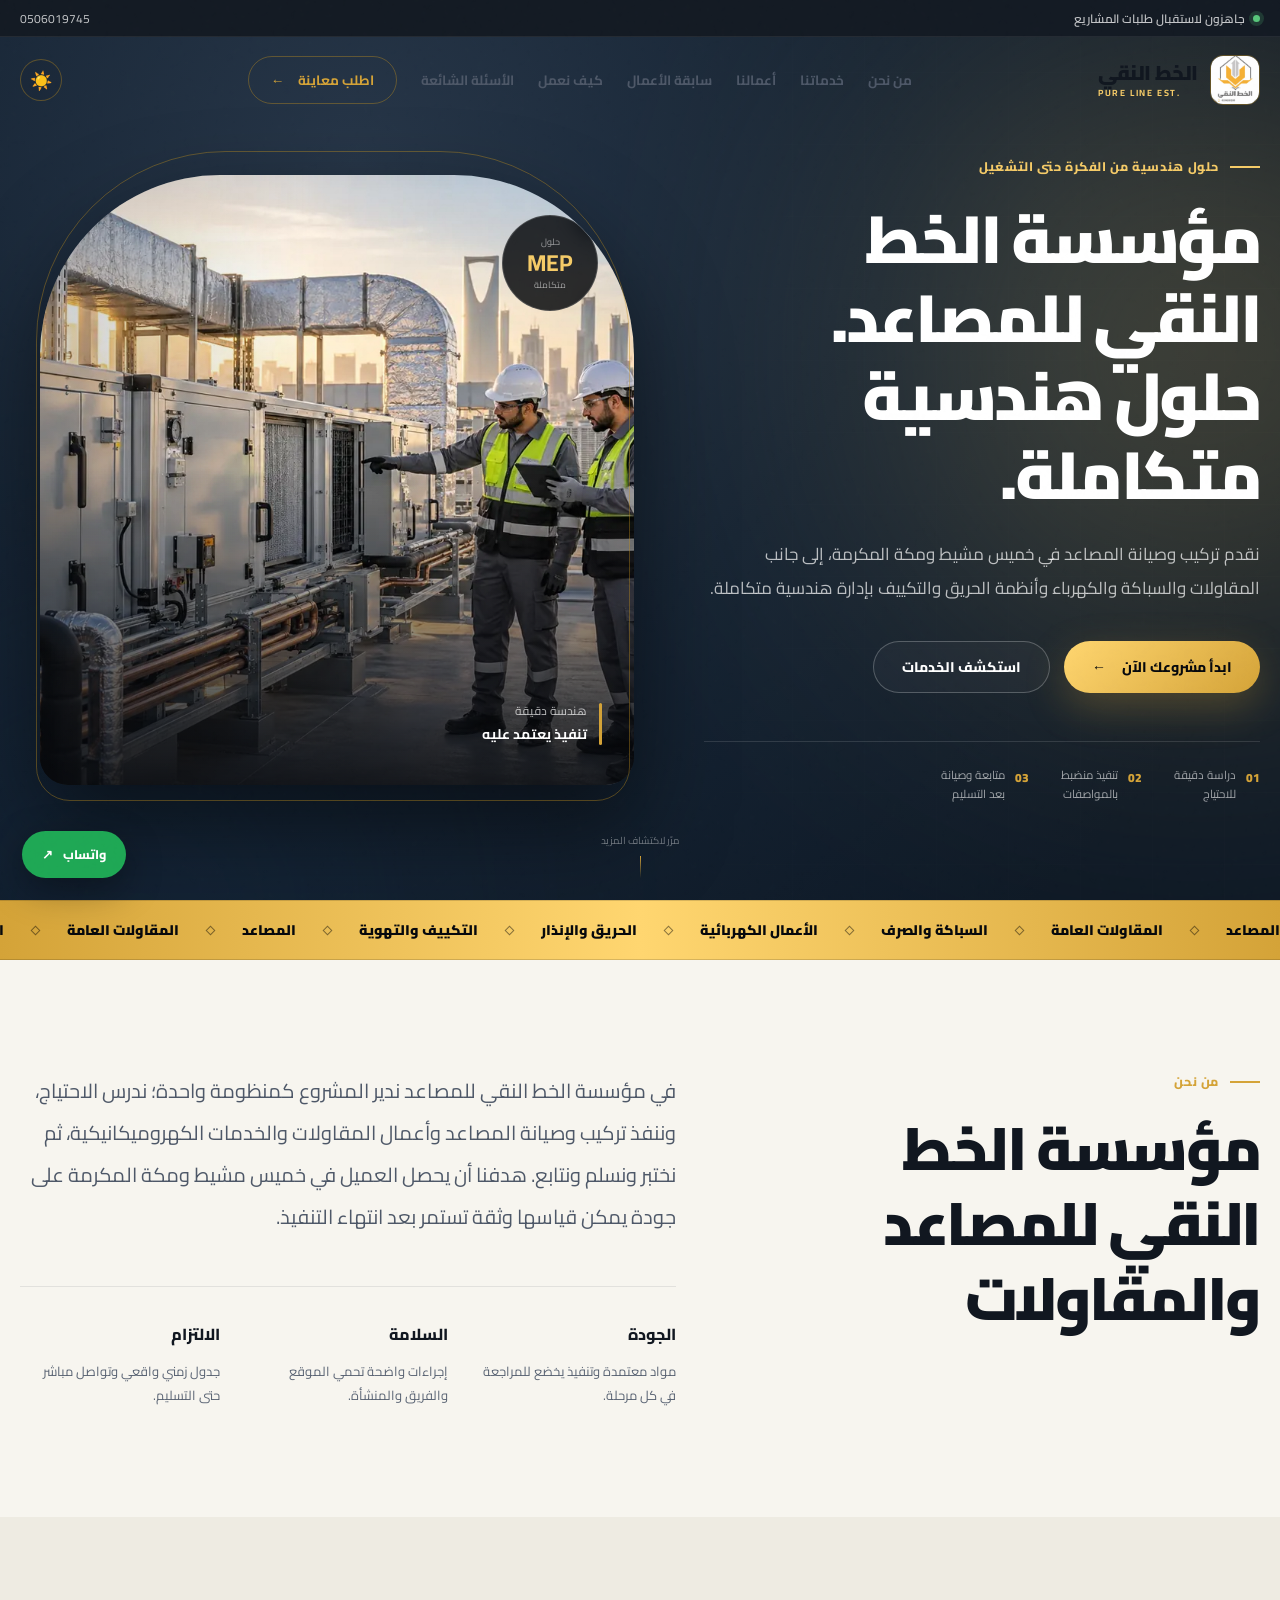
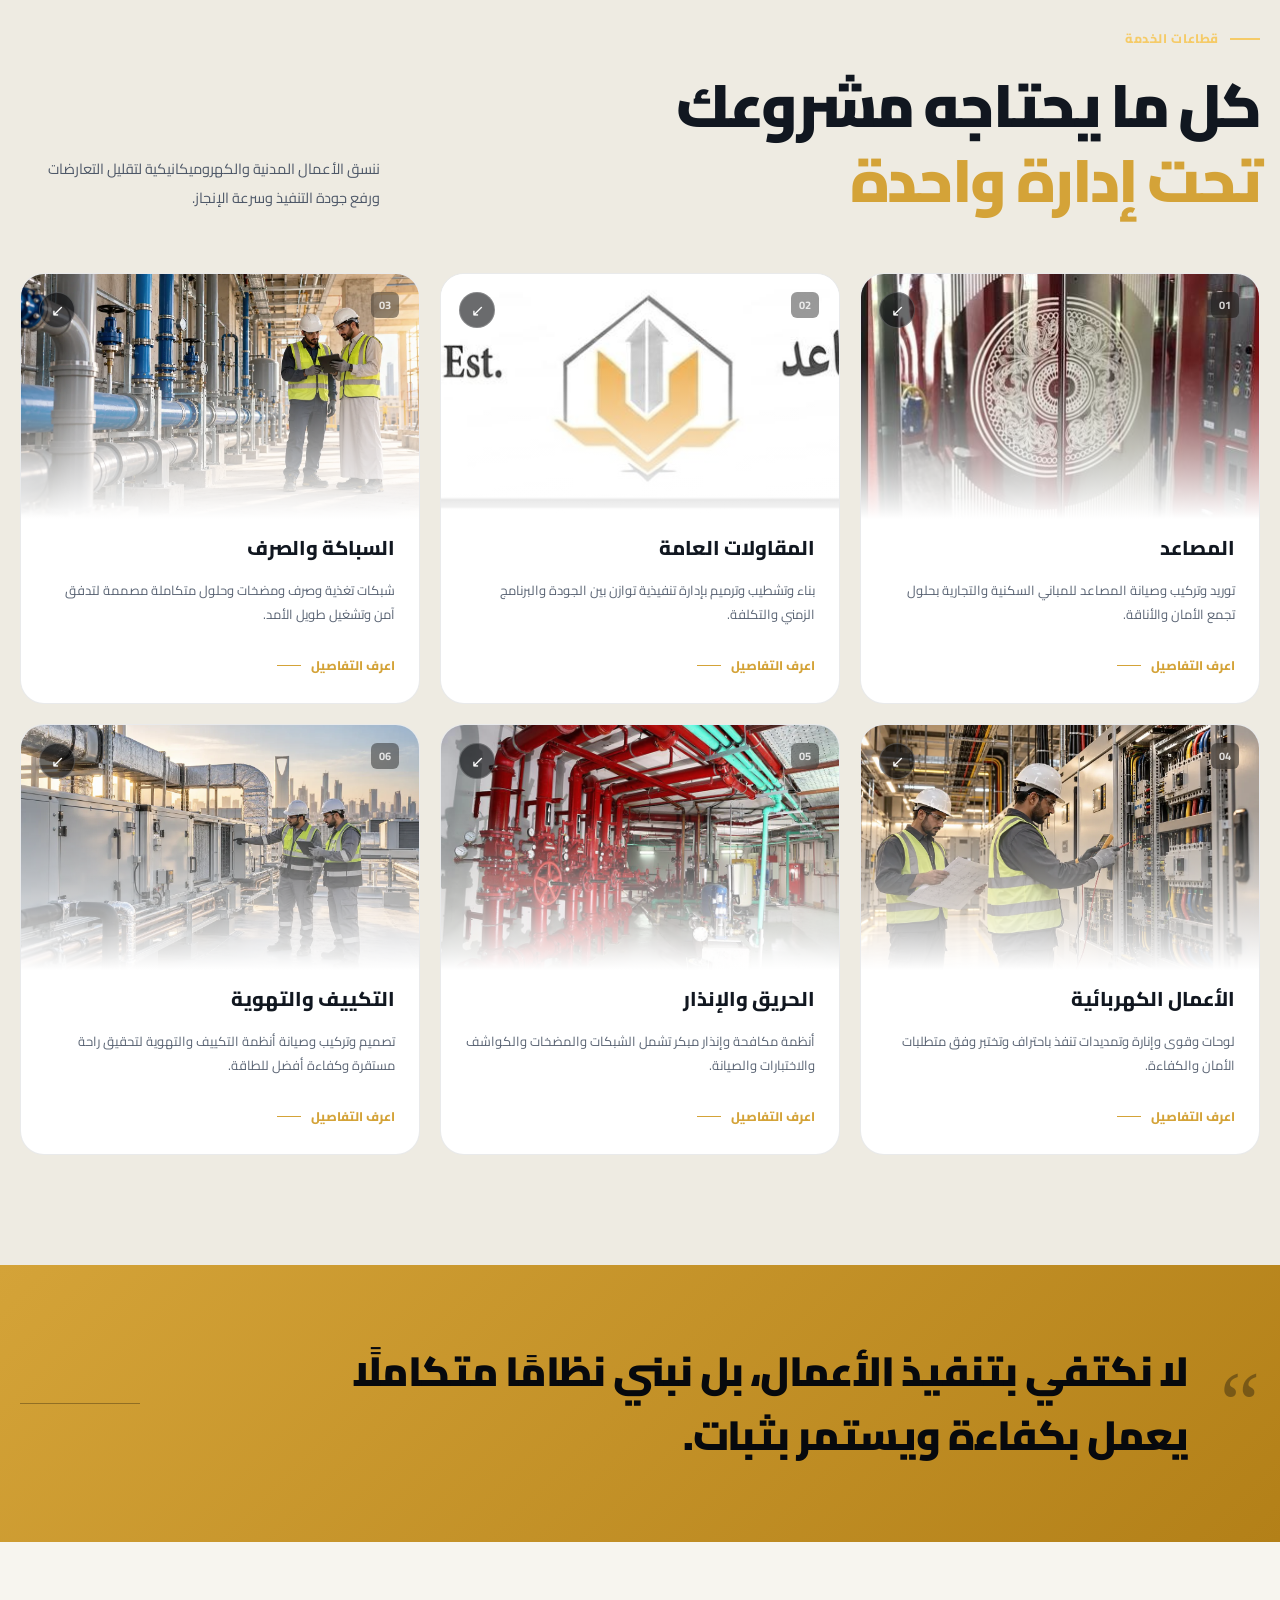
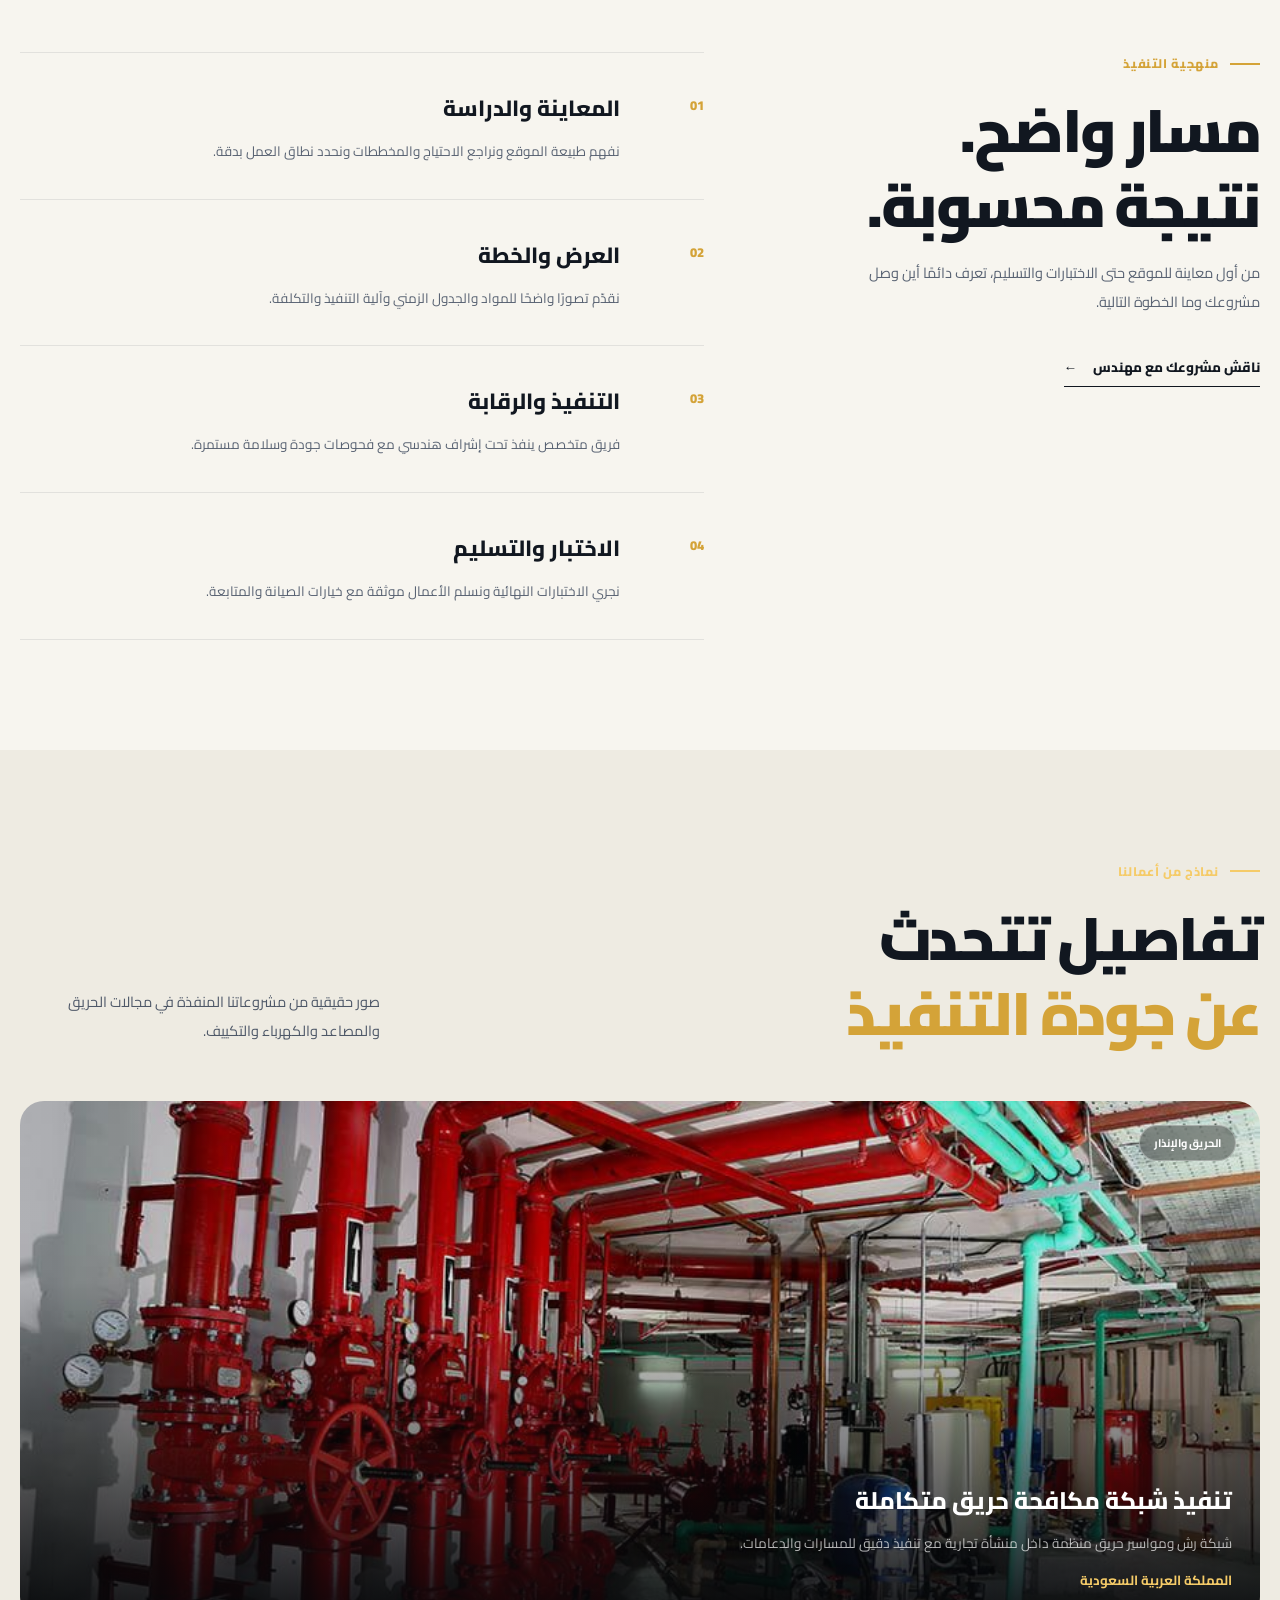
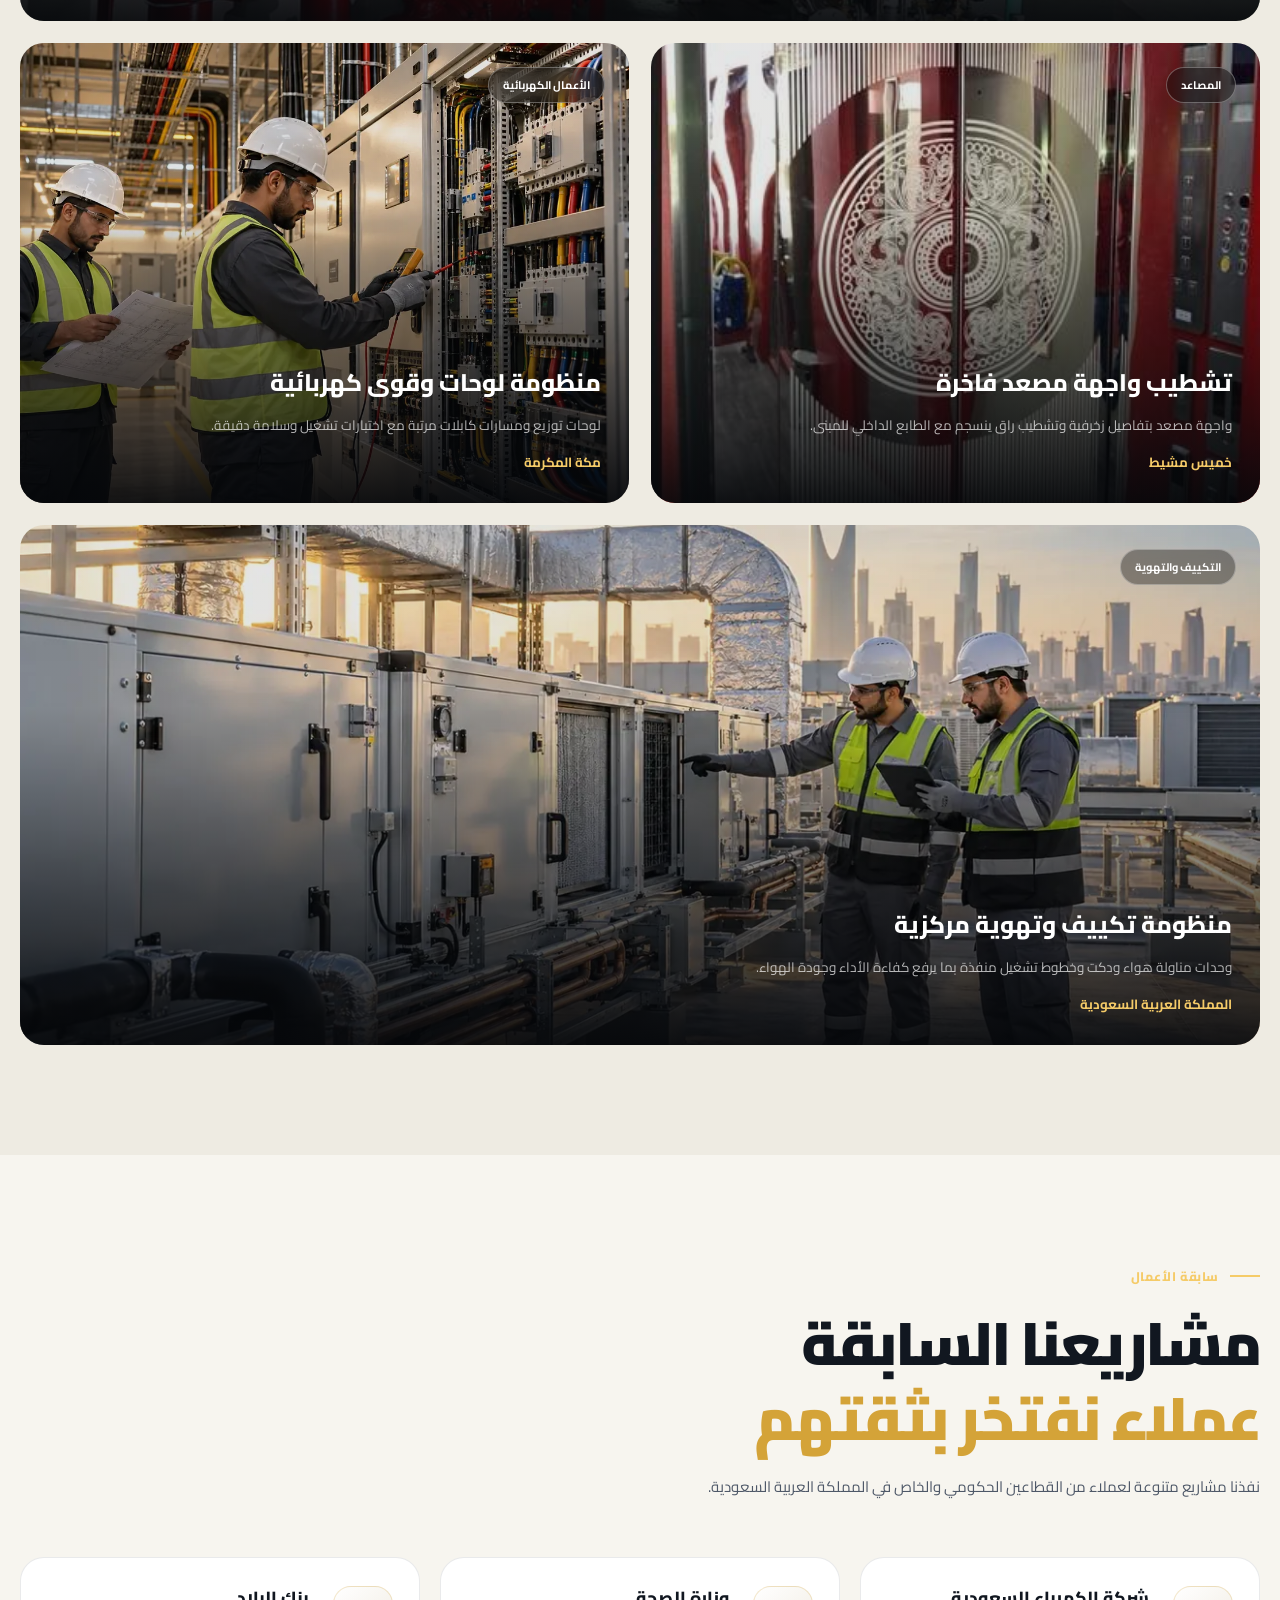
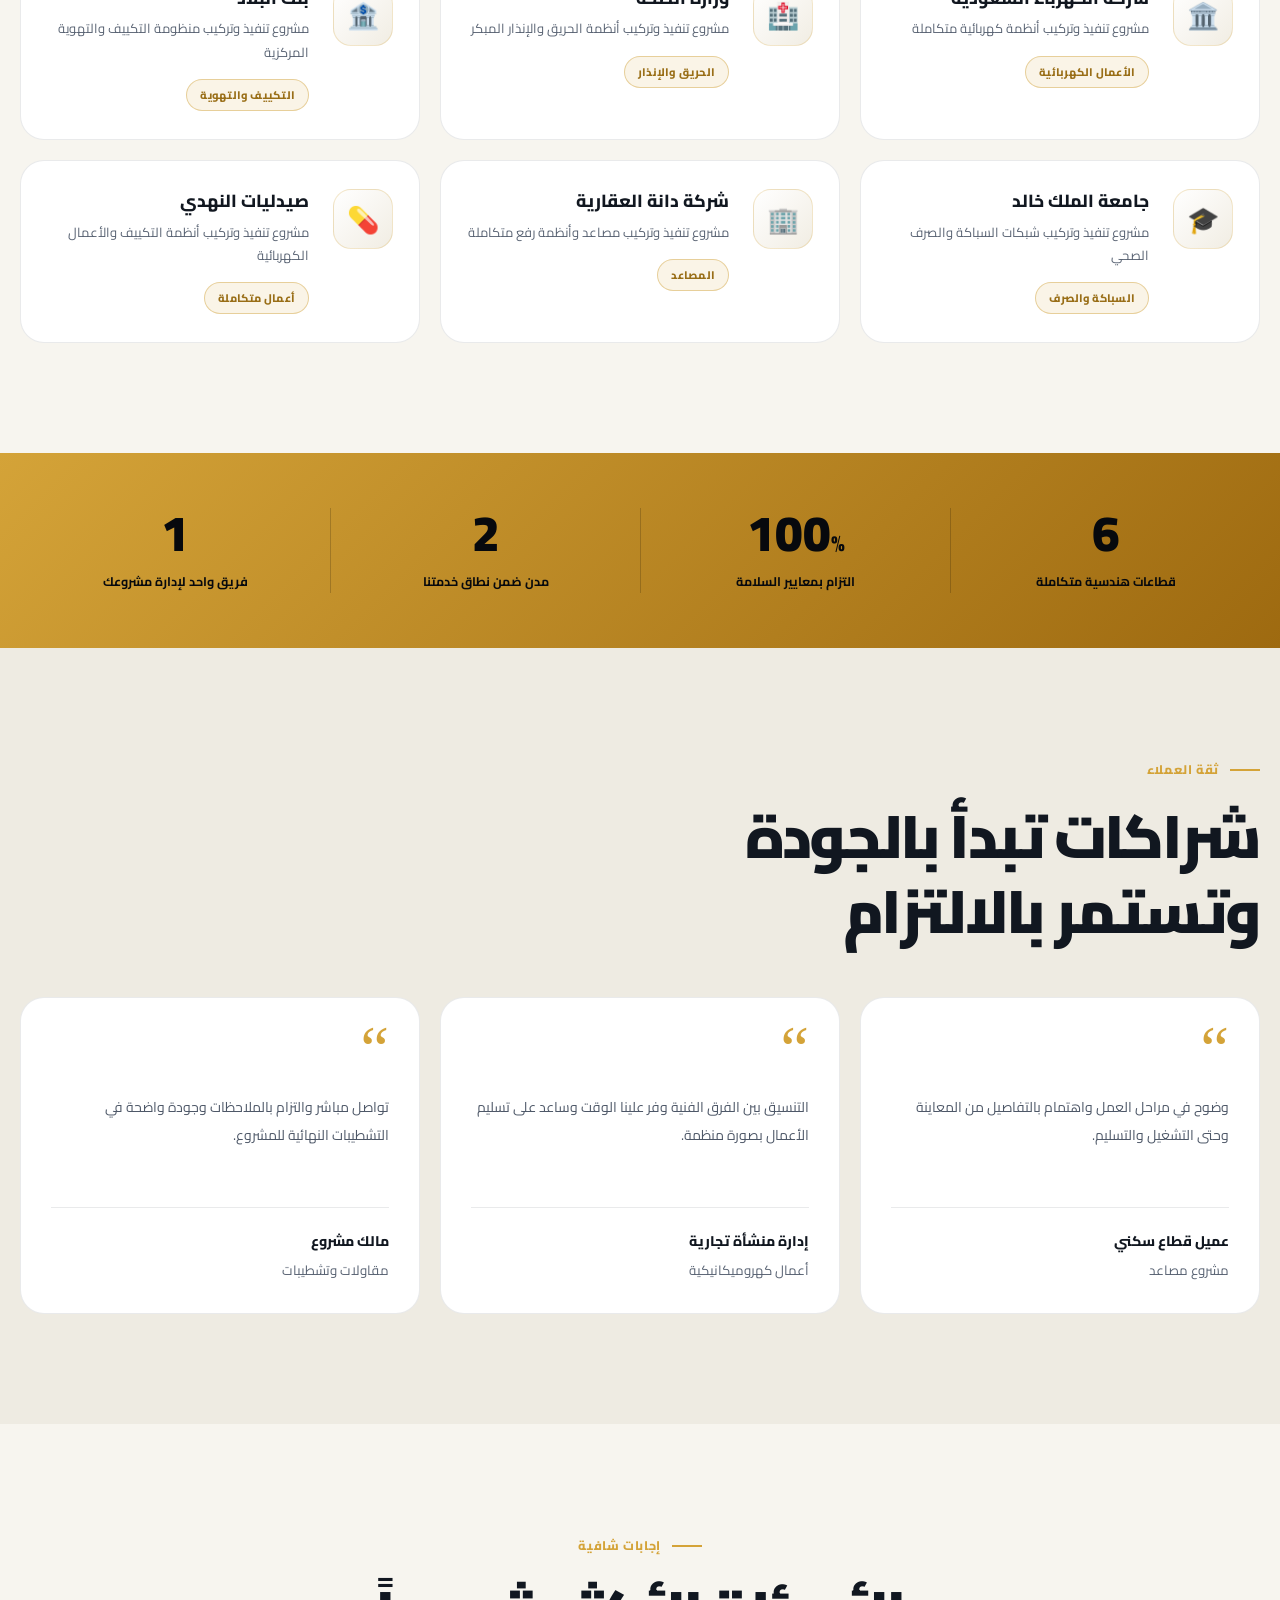
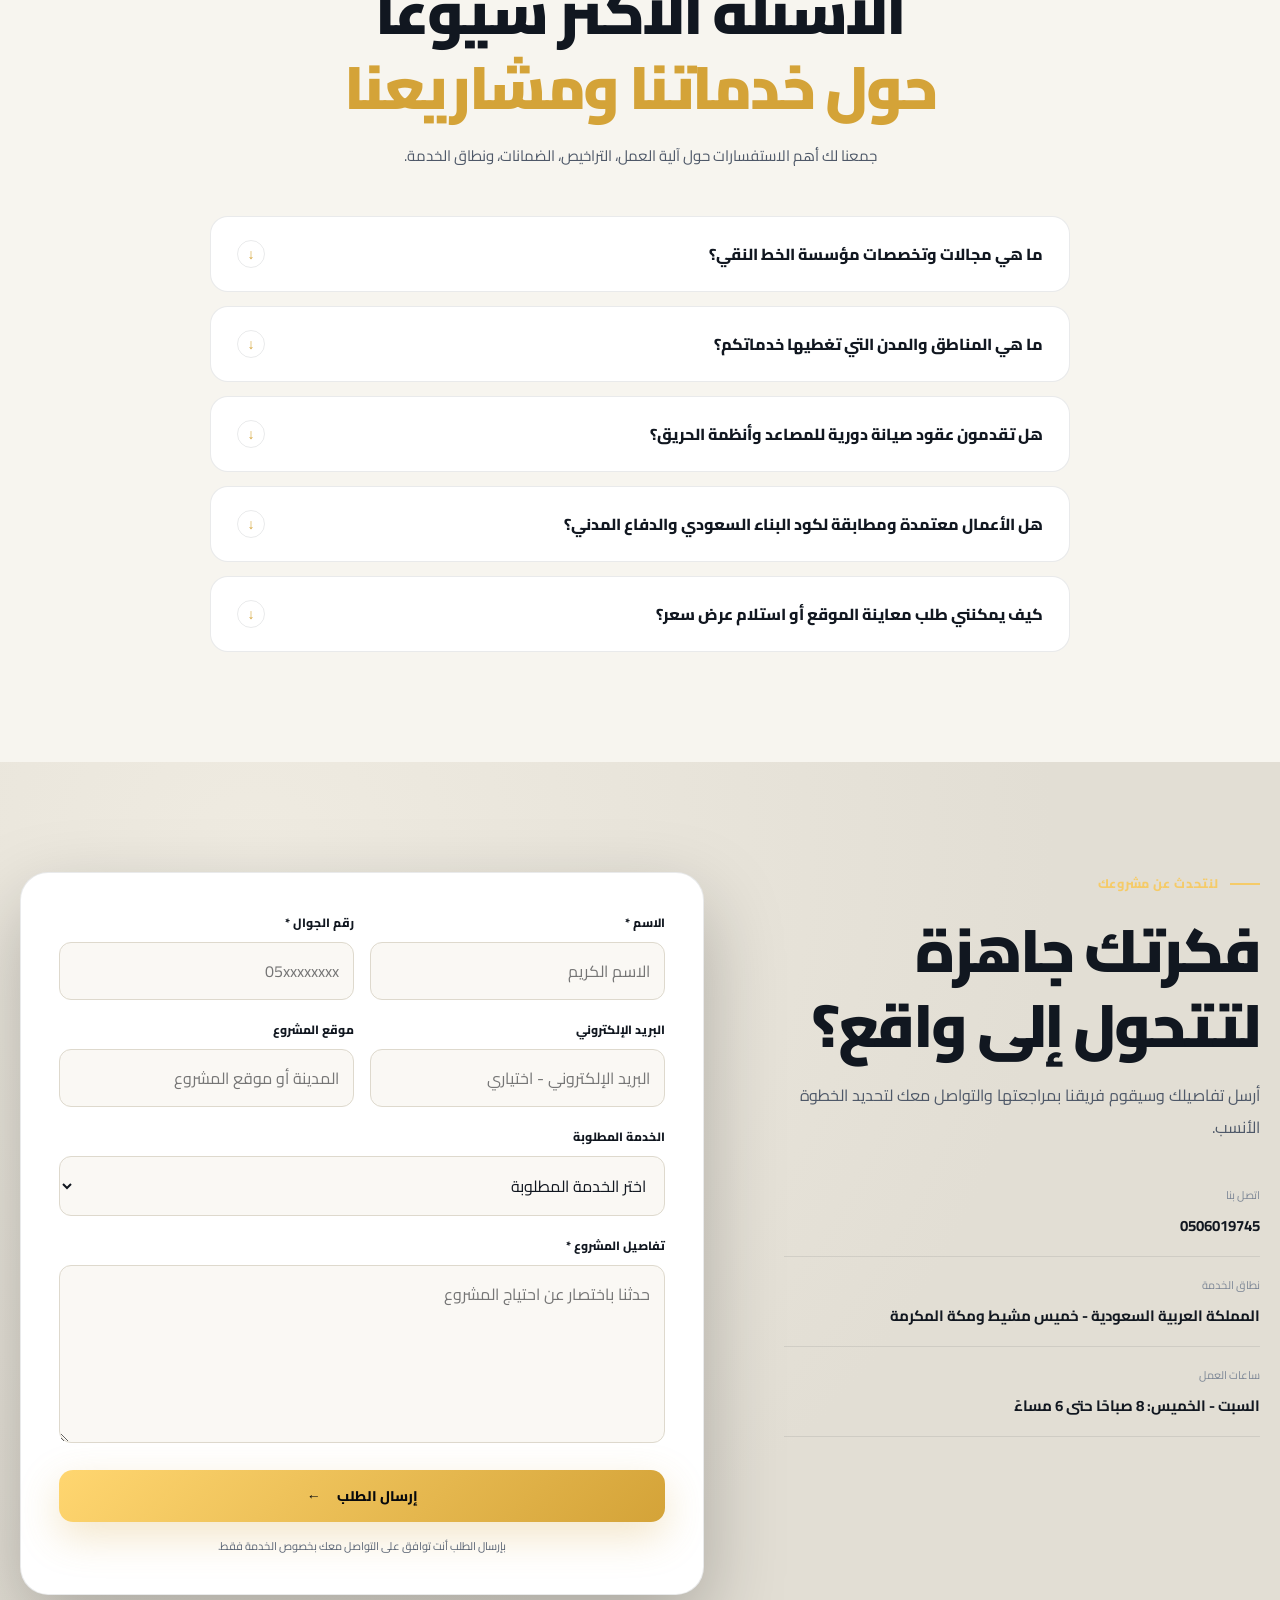
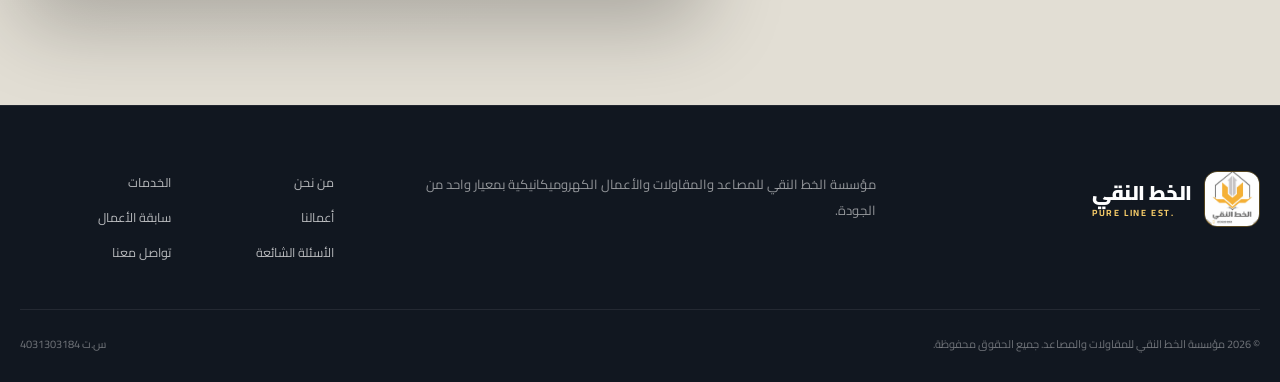
==== commit 501423cb: "Remove obsolete contact email" ====
--- a/index.html
+++ b/index.html
@@ -73,7 +73,6 @@
     "logo": "https://purelineksa.com/assets/images/brand/logo-v2.webp",
     "image": "https://purelineksa.com/assets/images/services/hvac.webp",
     "telephone": "+966506019745",
-    "email": "info@pureline.sa",
     "description": "مؤسسة الخط النقي للمصاعد والمقاولات متخصصة في توريد وتركيب وصيانة المصاعد وأعمال المقاولات العامة والسباكة والكهرباء وأنظمة الحريق والتكييف بالمملكة العربية السعودية.",
     "identifier": "4031303184",
     "priceRange": "$$",
@@ -171,8 +170,6 @@
         <p><span class="status-dot"></span> جاهزون لاستقبال طلبات المشاريع</p>
         <div class="contact-bar__links">
           <a href="tel:0506019745">0506019745</a>
-          <span>/</span>
-          <a href="mailto:info@pureline.sa">info@pureline.sa</a>
         </div>
       </div>
     </div>
@@ -613,7 +610,6 @@
           <p>أرسل تفاصيلك وسيقوم فريقنا بمراجعتها والتواصل معك لتحديد الخطوة الأنسب.</p>
           <div class="contact__details">
             <a href="tel:0506019745"><small>اتصل بنا</small><b>0506019745</b></a>
-            <a href="mailto:info@pureline.sa"><small>راسلنا</small><b>info@pureline.sa</b></a>
             <div><small>نطاق الخدمة</small><b>المملكة العربية السعودية - خميس مشيط ومكة المكرمة</b></div>
             <div><small>ساعات العمل</small><b>السبت - الخميس: 8 صباحًا حتى 6 مساءً</b></div>
           </div>
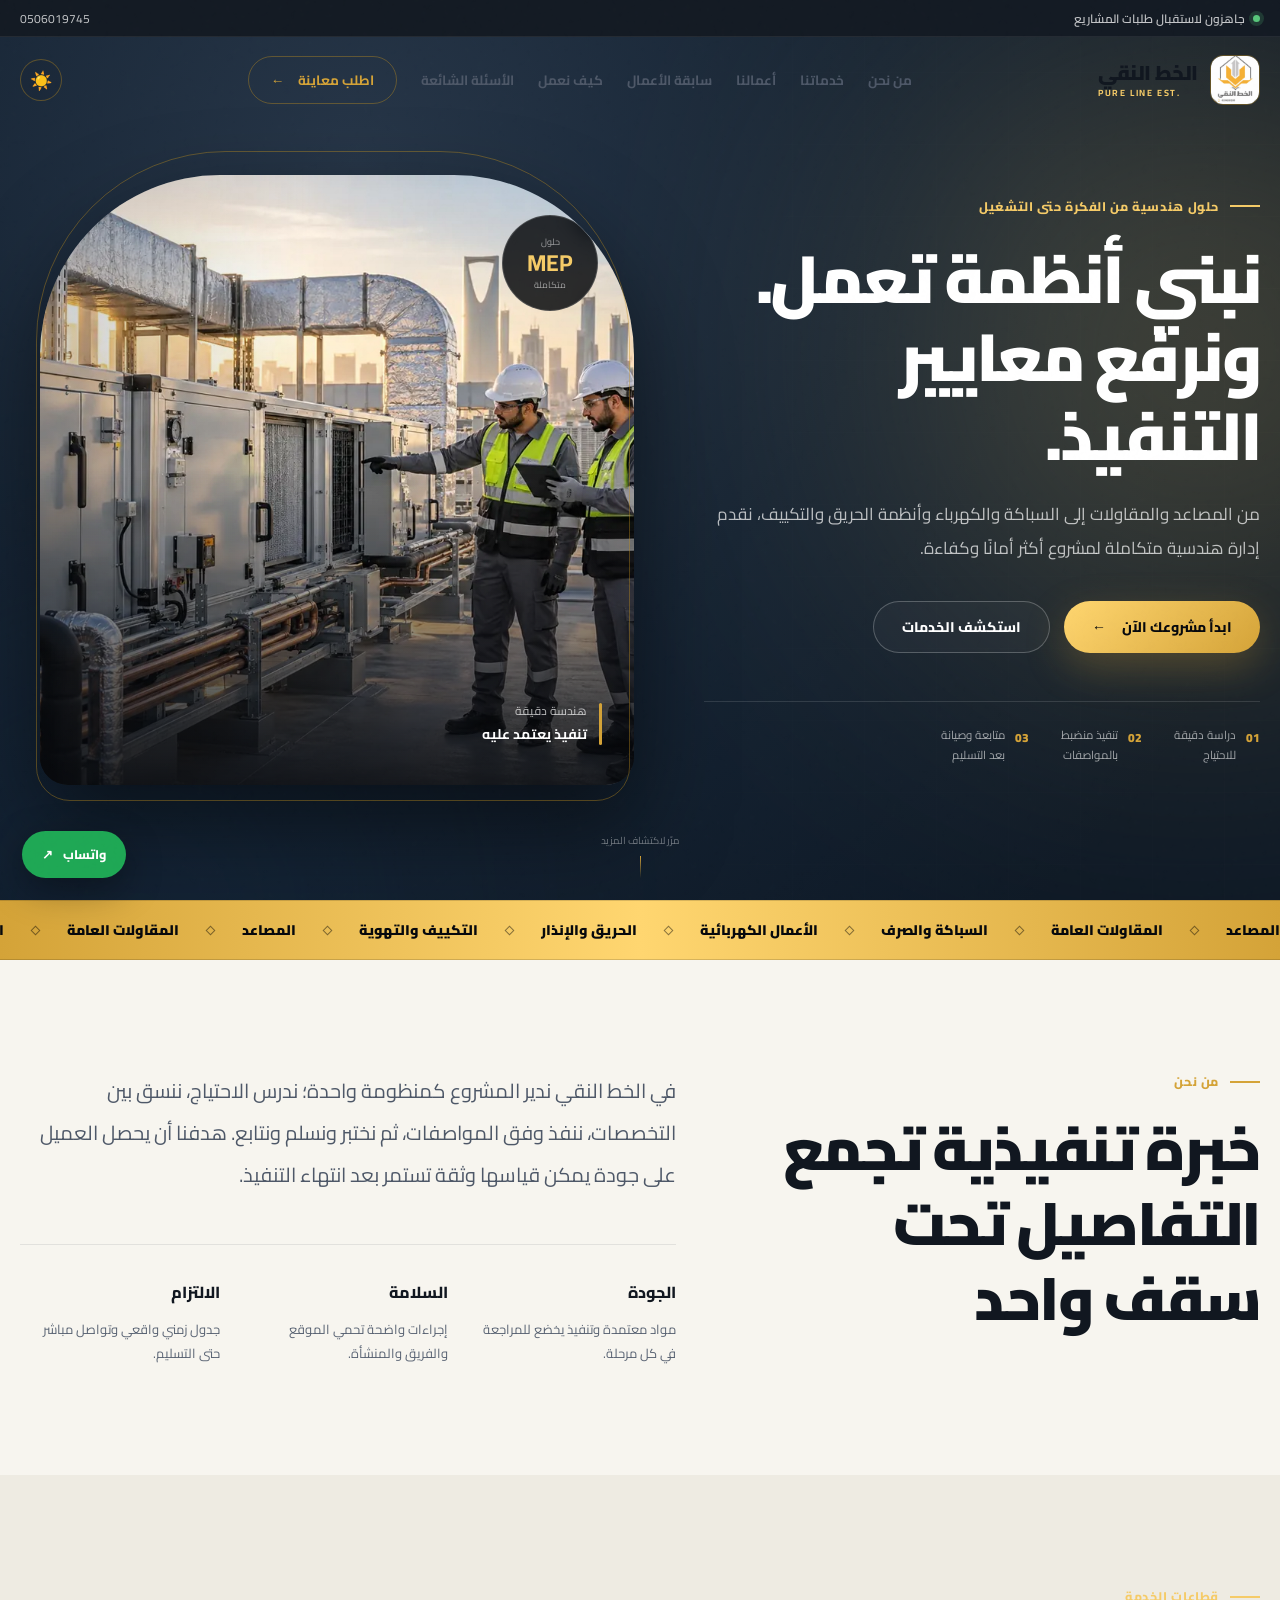
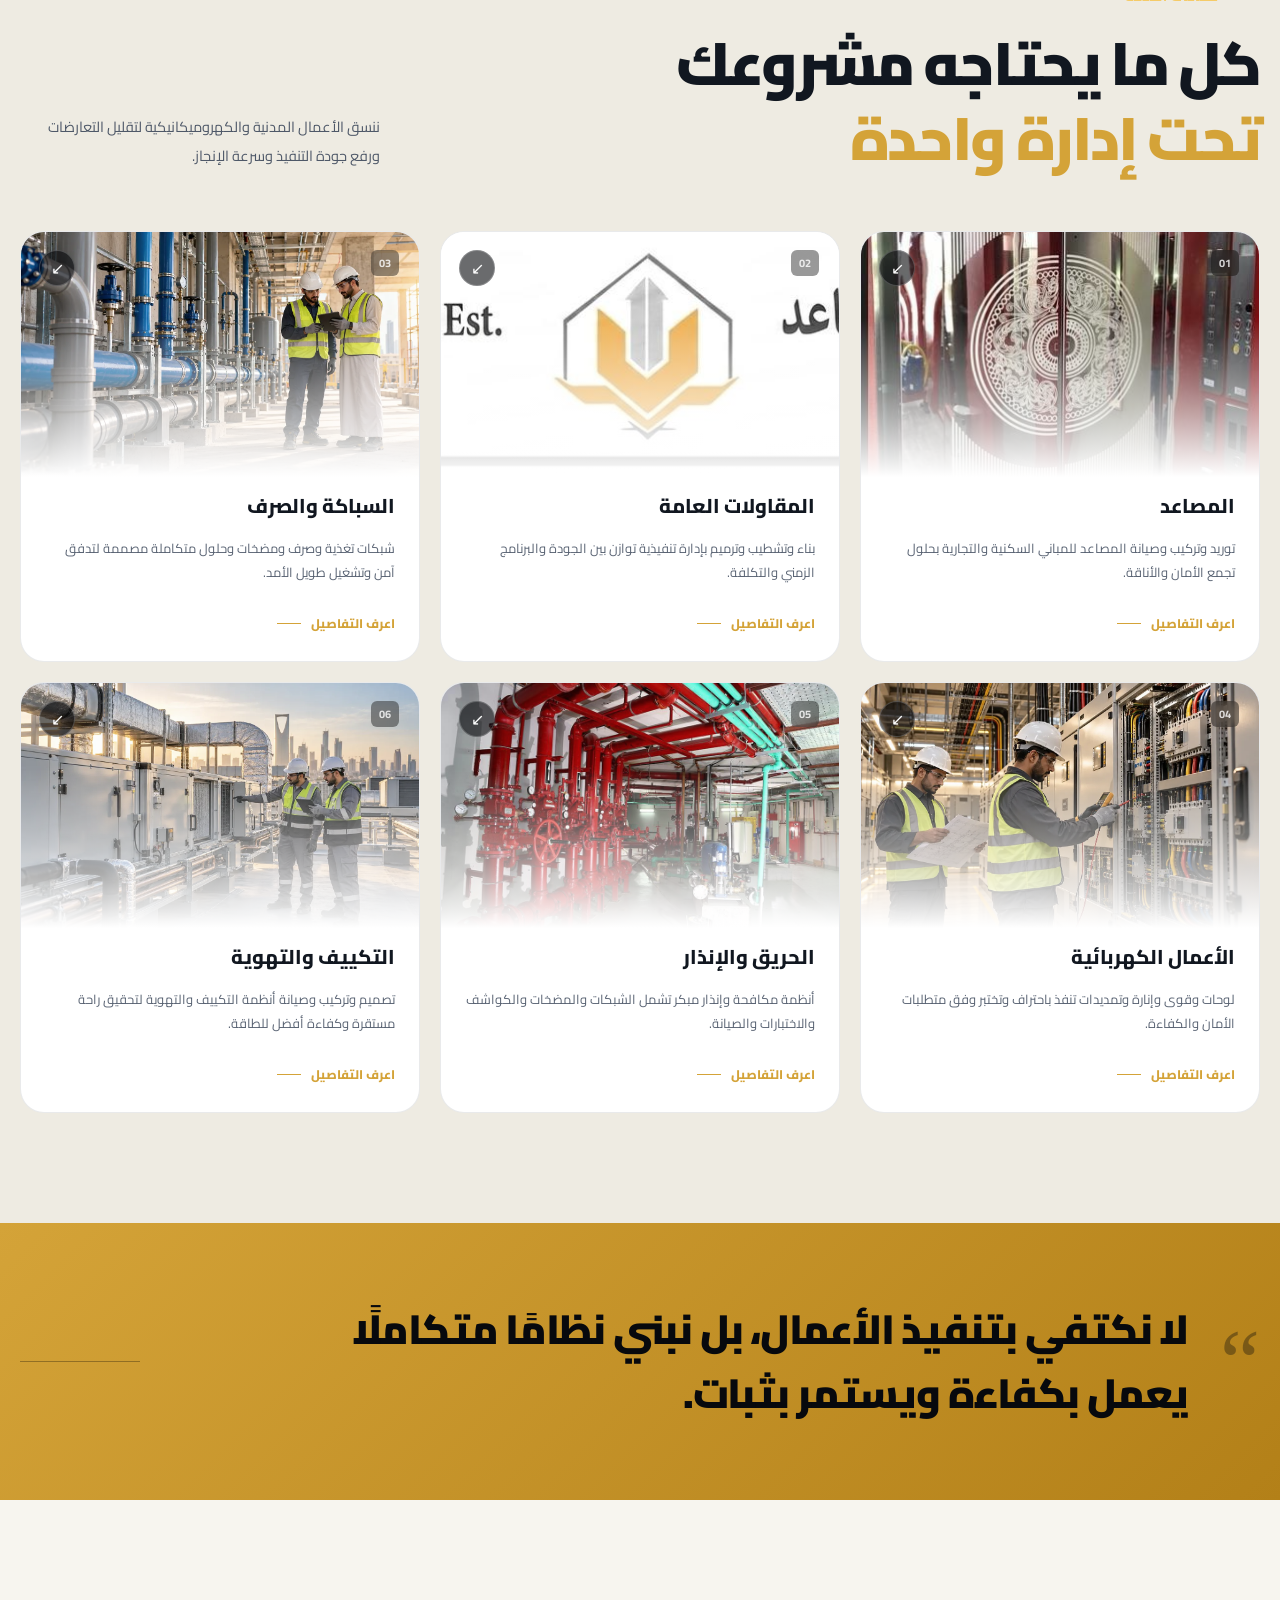
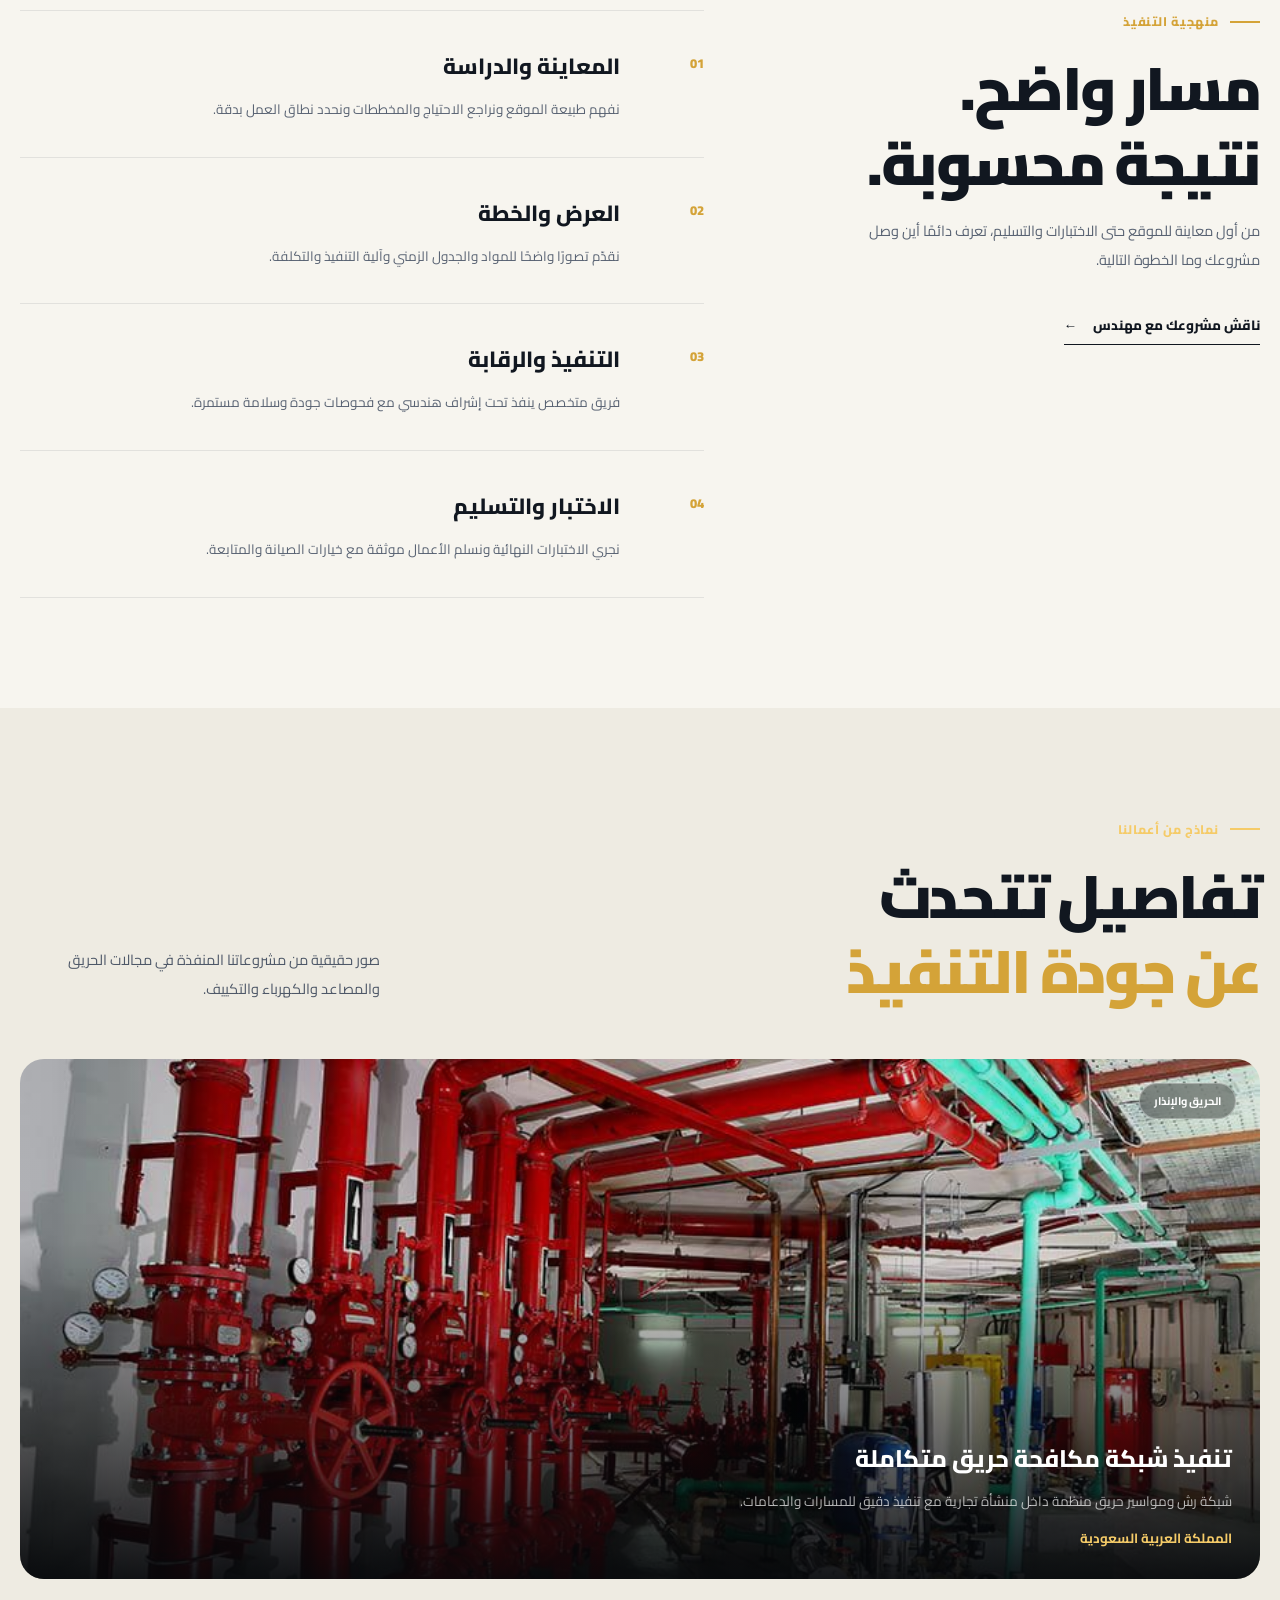
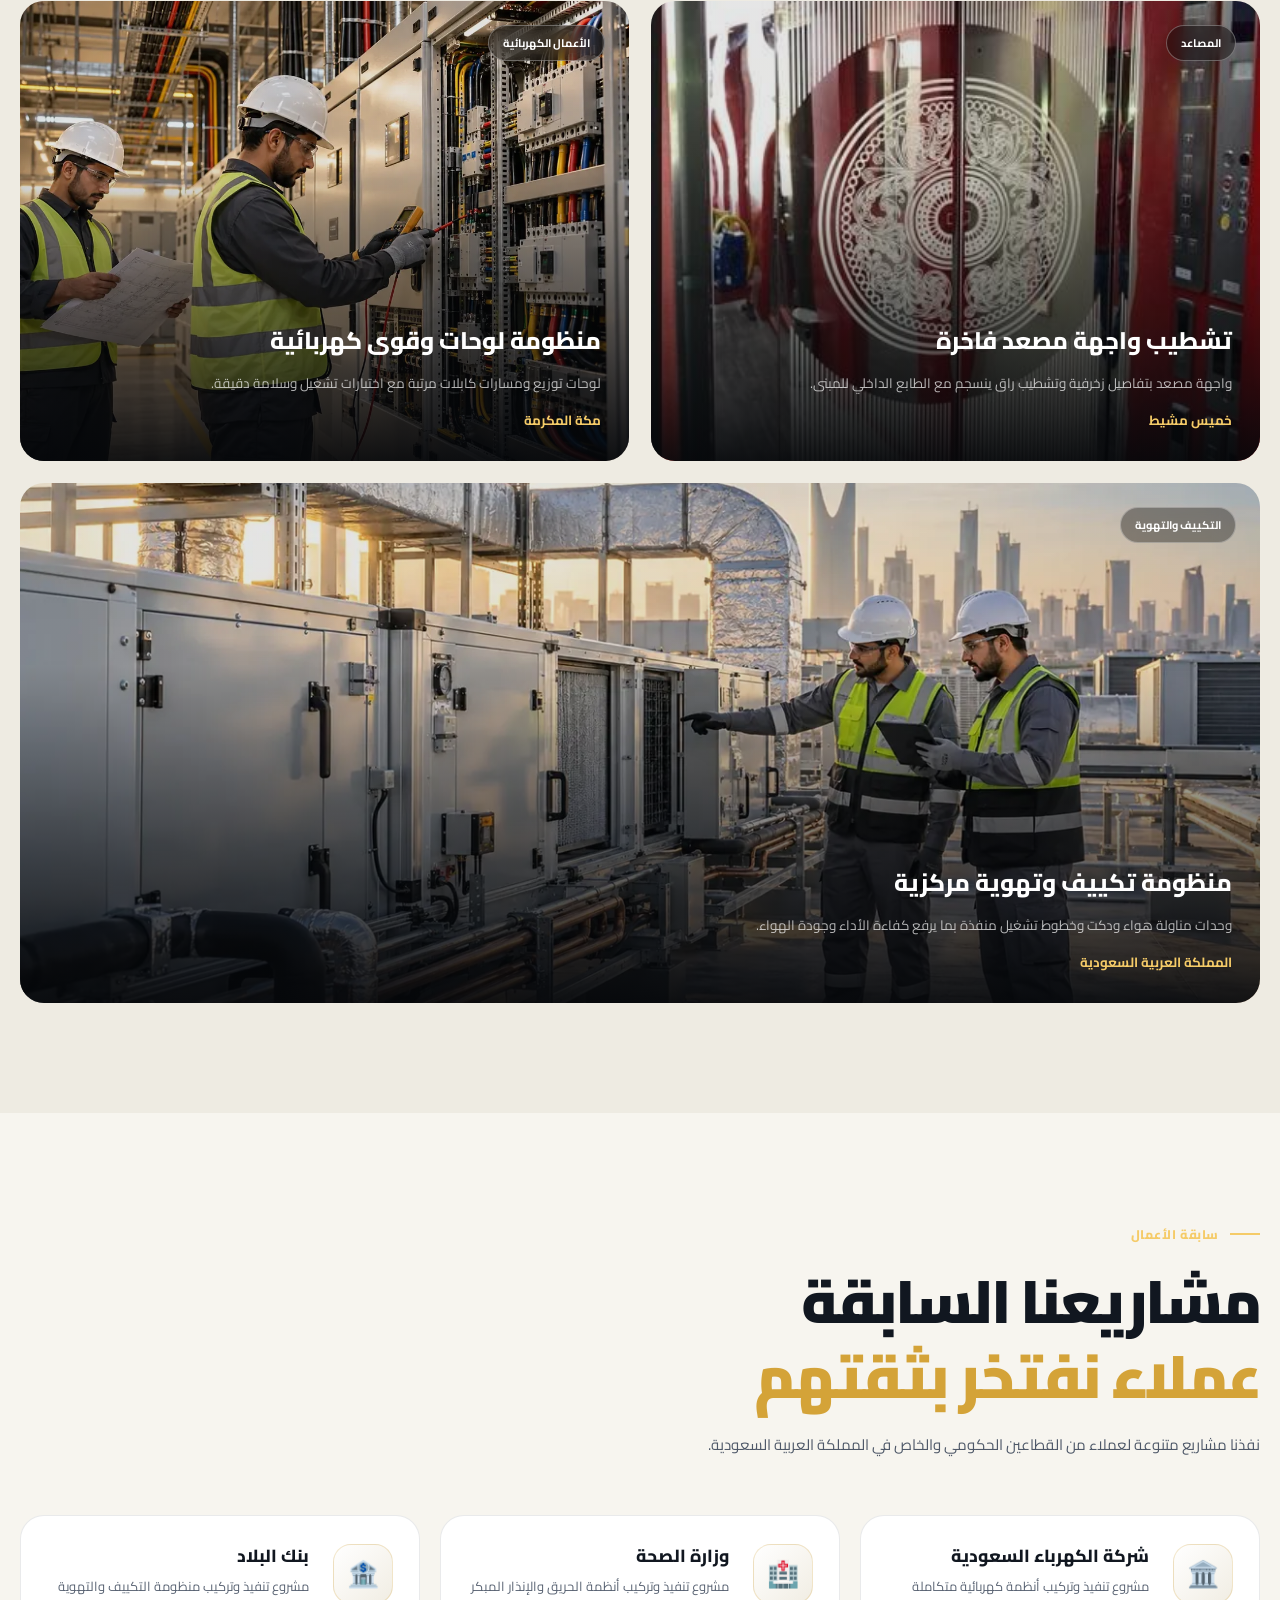
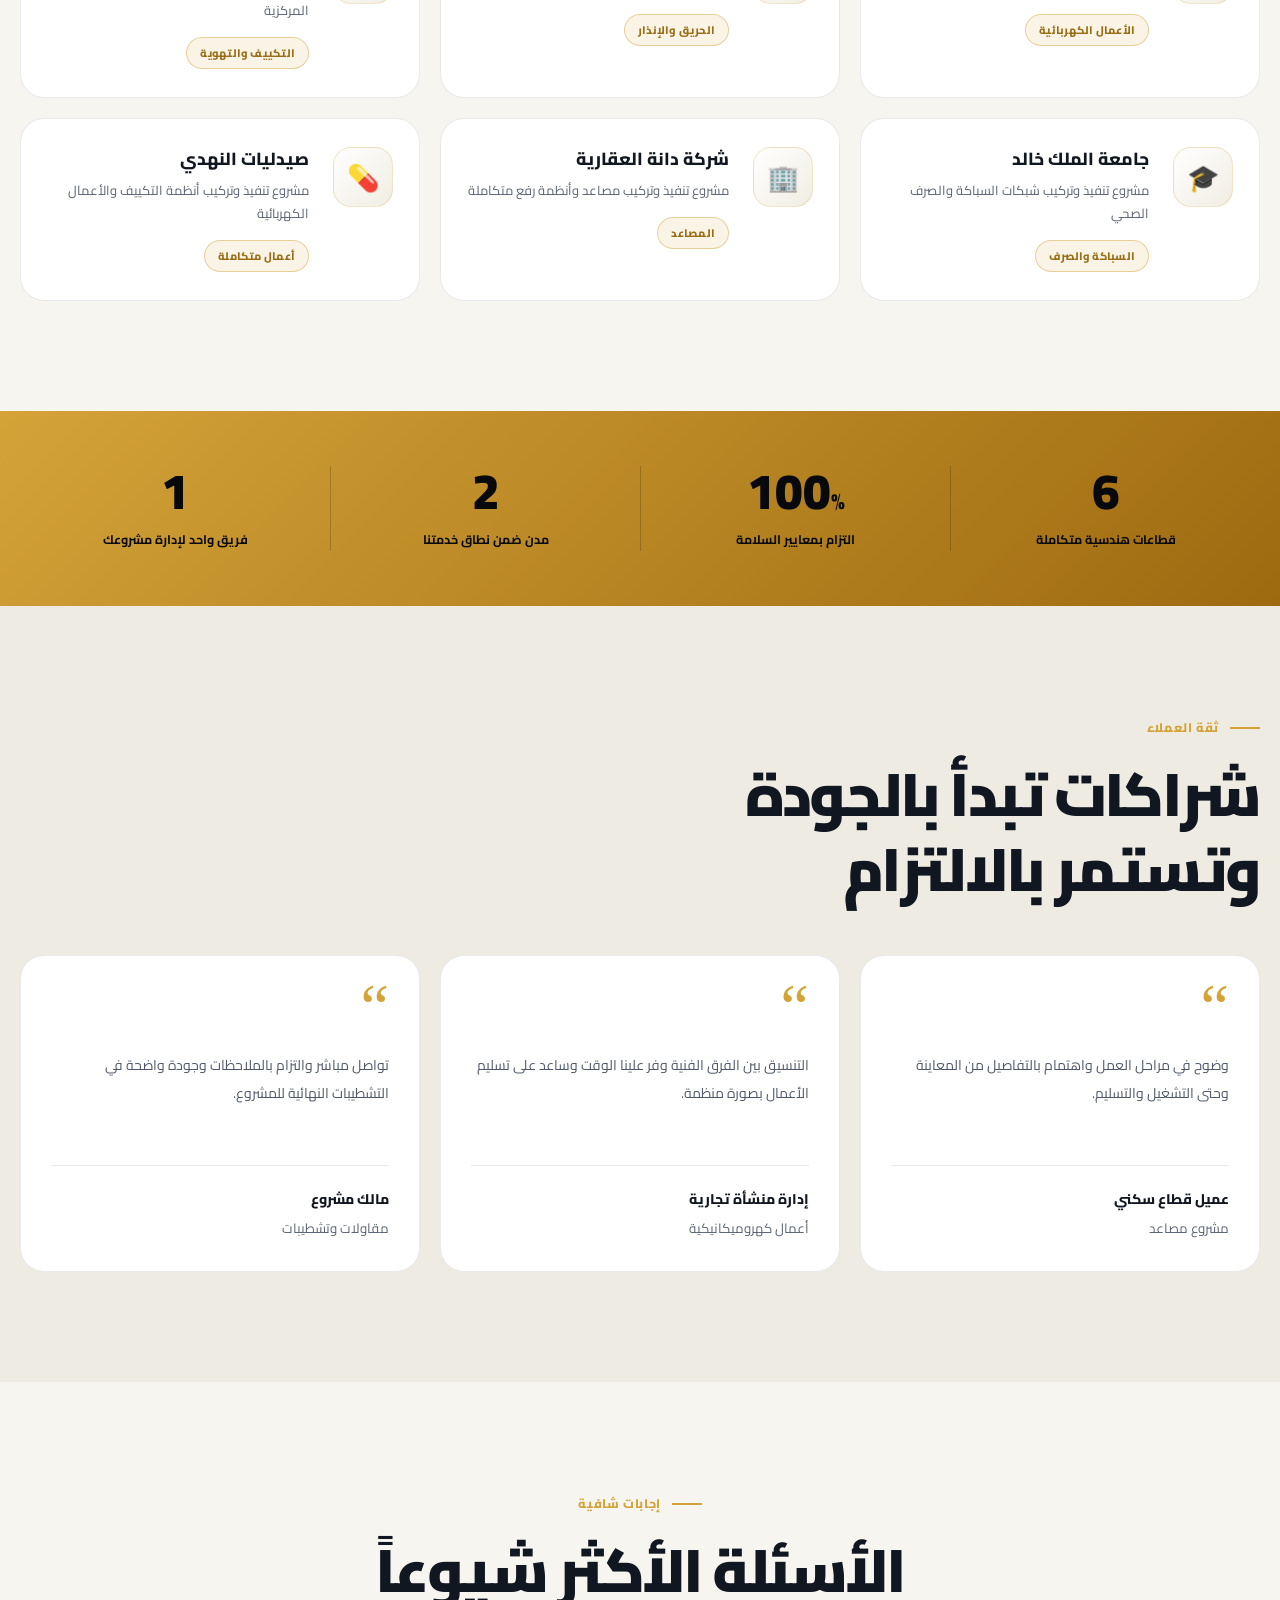
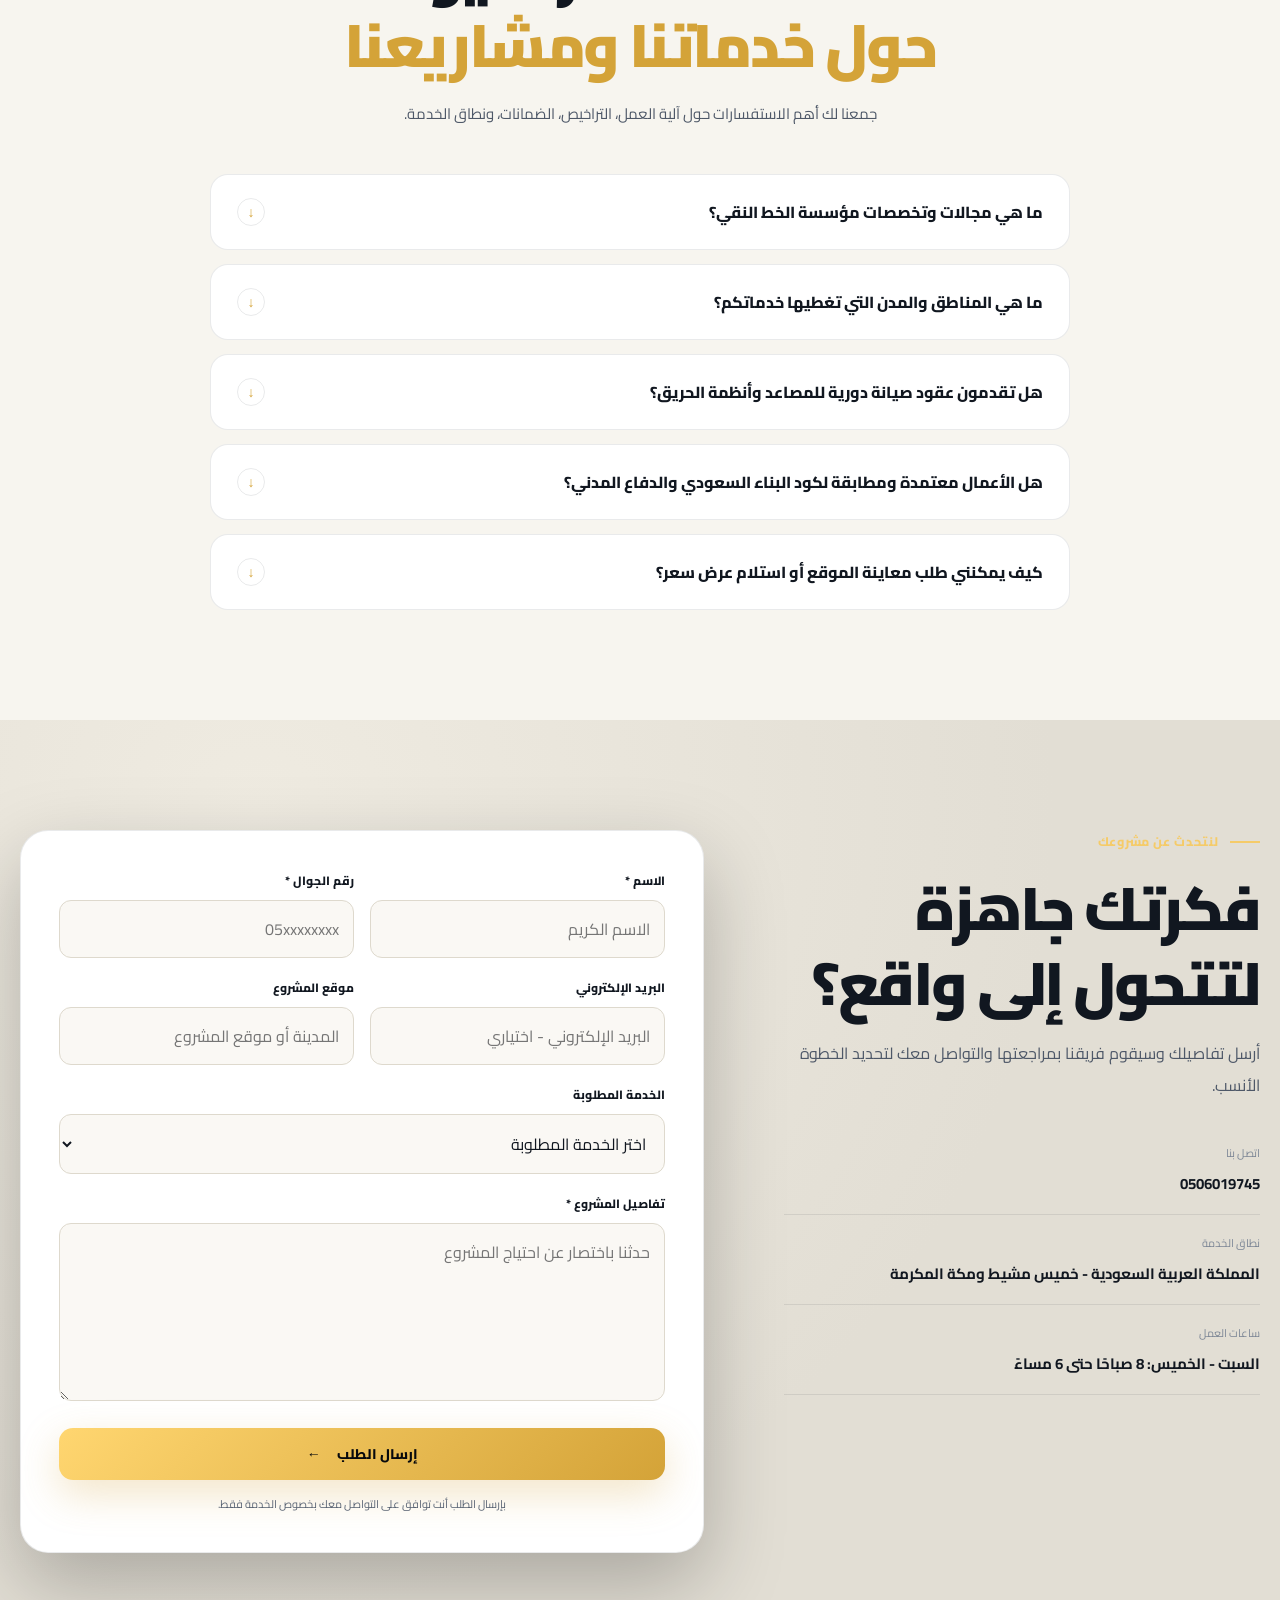
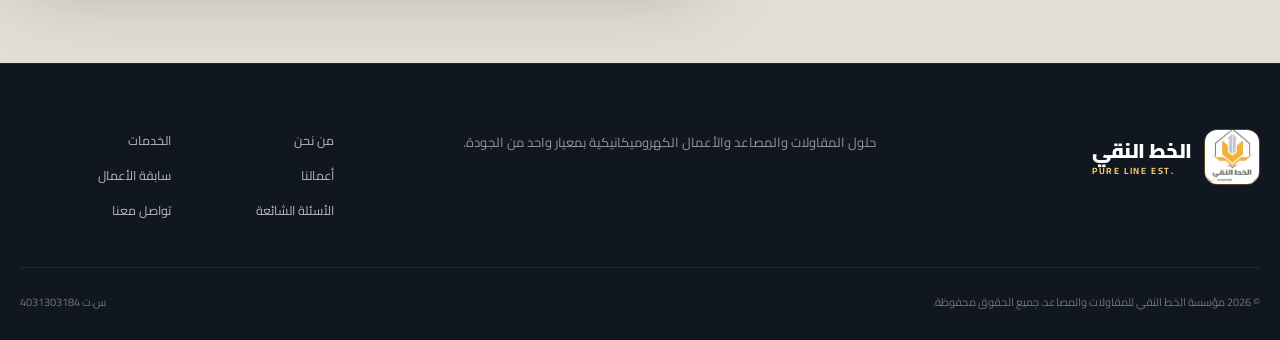
==== commit dd1faf32: "Revert "Improve branded search SEO" This reverts commit d5beb61a88027794fbddf02633f20649e4a3c940." ====
--- a/index.html
+++ b/index.html
@@ -8,23 +8,21 @@
   <meta name="color-scheme" content="dark light">
 
   <!-- SEO Core -->
-  <title>مؤسسة الخط النقي للمصاعد | خميس مشيط ومكة المكرمة</title>
-  <meta name="description" content="مؤسسة الخط النقي للمصاعد والمقاولات تقدم تركيب وصيانة المصاعد وأعمال السباكة والكهرباء والحريق والتكييف في خميس مشيط ومكة المكرمة. اتصل بنا: 0506019745">
-  <meta name="keywords" content="مؤسسة الخط النقي للمصاعد, الخط النقي للمصاعد, مؤسسة الخط النقي, مصاعد خميس مشيط, مصاعد مكة المكرمة, تركيب مصاعد, صيانة مصاعد, مقاولات, سباكة, كهرباء, تكييف, أنظمة حريق">
+  <title>مؤسسة الخط النقي للمقاولات والمصاعد | خميس مشيط ومكة المكرمة</title>
+  <meta name="description" content="مؤسسة الخط النقي: خدمات مصاعد ومقاولات وسباكة وكهرباء وحريق وتكييف بالمملكة العربية السعودية. تنفيذ متكامل بإشراف هندسي لمشاريع خميس مشيط ومكة المكرمة. اتصل بنا: 0506019745">
+  <meta name="keywords" content="مصاعد, مقاولات, خميس مشيط, سباكة, كهرباء, تكييف, انظمة حريق, الخط النقي, MEP, تركيب مصاعد, مكة المكرمة, سابقة اعمال, شركة كهرباء, وزارة صحة, بنك البلاد">
   <meta name="robots" content="index, follow, max-image-preview:large, max-snippet:-1, max-video-preview:-1">
   <meta name="author" content="مؤسسة الخط النقي للمقاولات والمصاعد">
   <meta name="geo.region" content="SA">
   <meta name="geo.placename" content="خميس مشيط">
   <link rel="canonical" href="https://purelineksa.com/">
-  <link rel="alternate" hreflang="ar-SA" href="https://purelineksa.com/">
-  <link rel="alternate" hreflang="x-default" href="https://purelineksa.com/">
 
   <!-- Open Graph -->
   <meta property="og:type" content="website">
   <meta property="og:locale" content="ar_SA">
-  <meta property="og:site_name" content="مؤسسة الخط النقي للمصاعد">
-  <meta property="og:title" content="مؤسسة الخط النقي للمصاعد | خميس مشيط ومكة">
-  <meta property="og:description" content="تركيب وصيانة المصاعد والمقاولات والسباكة والكهرباء والحريق والتكييف بإدارة هندسية متكاملة.">
+  <meta property="og:site_name" content="مؤسسة الخط النقي للمقاولات والمصاعد">
+  <meta property="og:title" content="مؤسسة الخط النقي للمقاولات والمصاعد | خميس مشيط ومكة">
+  <meta property="og:description" content="خدمات مصاعد ومقاولات وسباكة وكهرباء وحريق وتكييف بإدارة هندسية متكاملة في المملكة العربية السعودية.">
   <meta property="og:url" content="https://purelineksa.com/">
   <meta property="og:image" content="https://purelineksa.com/assets/images/services/hvac.webp">
   <meta property="og:image:width" content="1280">
@@ -33,8 +31,8 @@
 
   <!-- Twitter Card -->
   <meta name="twitter:card" content="summary_large_image">
-  <meta name="twitter:title" content="مؤسسة الخط النقي للمصاعد">
-  <meta name="twitter:description" content="تركيب وصيانة المصاعد وخدمات المقاولات والأعمال الكهروميكانيكية في السعودية.">
+  <meta name="twitter:title" content="مؤسسة الخط النقي للمقاولات والمصاعد">
+  <meta name="twitter:description" content="خدمات مصاعد ومقاولات وسباكة وكهرباء وحريق وتكييف بإدارة هندسية متكاملة في السعودية.">
   <meta name="twitter:image" content="https://purelineksa.com/assets/images/services/hvac.webp">
 
   <!-- Favicon -->
@@ -66,15 +64,13 @@
     "@context": "https://schema.org",
     "@type": "LocalBusiness",
     "@id": "https://purelineksa.com/#business",
-    "name": "مؤسسة الخط النقي للمصاعد",
-    "legalName": "مؤسسة الخط النقي للمقاولات والمصاعد",
-    "alternateName": ["الخط النقي للمصاعد", "مؤسسة الخط النقي", "Pure Line for Contracting and Elevators Est."],
+    "name": "مؤسسة الخط النقي للمقاولات والمصاعد",
+    "alternateName": "Pure Line for Contracting and Elevators Est.",
     "url": "https://purelineksa.com/",
     "logo": "https://purelineksa.com/assets/images/brand/logo-v2.webp",
     "image": "https://purelineksa.com/assets/images/services/hvac.webp",
     "telephone": "+966506019745",
-    "description": "مؤسسة الخط النقي للمصاعد والمقاولات متخصصة في توريد وتركيب وصيانة المصاعد وأعمال المقاولات العامة والسباكة والكهرباء وأنظمة الحريق والتكييف بالمملكة العربية السعودية.",
-    "identifier": "4031303184",
+    "description": "مؤسسة متخصصة في توريد وتركيب وصيانة المصاعد وأعمال المقاولات العامة والسباكة والكهرباء وأنظمة الحريق والتكييف بالمملكة العربية السعودية.",
     "priceRange": "$$",
     "openingHours": "Sa-Th 08:00-18:00",
     "address": {
@@ -107,19 +103,6 @@
   }
   </script>
 
-  <script type="application/ld+json">
-  {
-    "@context": "https://schema.org",
-    "@type": "WebSite",
-    "@id": "https://purelineksa.com/#website",
-    "url": "https://purelineksa.com/",
-    "name": "مؤسسة الخط النقي للمصاعد",
-    "alternateName": ["الخط النقي للمصاعد", "مؤسسة الخط النقي"],
-    "inLanguage": "ar-SA",
-    "publisher": {"@id": "https://purelineksa.com/#business"}
-  }
-  </script>
-
   <!-- FAQPage Schema for Search Engine Rich Snippets -->
   <script type="application/ld+json">
   {
@@ -128,7 +111,7 @@
     "mainEntity": [
       {
         "@type": "Question",
-        "name": "ما هي خدمات مؤسسة الخط النقي للمصاعد والمقاولات؟",
+        "name": "ما هي مجالات عمل مؤسسة الخط النقي للمقاولات والمصاعد؟",
         "acceptedAnswer": {
           "@type": "Answer",
           "text": "نقدم خدمات متكاملة تشمل: توريد وتركيب وصيانة المصاعد، أعمال المقاولات العامة والتشطيب، شبكات السباكة وتغذية المياه والصرف، الأعمال واللوحات الكهربائية، أنظمة مكافحة الحريق والإنذار المبكر، وأنظمة التكييف والتهوية المركزية (MEP)."
@@ -175,7 +158,7 @@
     </div>
     <nav class="nav shell" aria-label="التنقل الرئيسي">
       <a class="brand" href="#top" aria-label="الخط النقي - الرئيسية">
-        <img src="assets/images/brand/logo-v2.webp" alt="شعار مؤسسة الخط النقي للمصاعد" width="512" height="512" decoding="async">
+        <img src="assets/images/brand/logo-v2.webp" alt="شعار مؤسسة الخط النقي للمقاولات والمصاعد" width="512" height="512" decoding="async">
         <span><b>الخط النقي</b><small>PURE LINE EST.</small></span>
       </a>
       <div class="nav-menu" id="main-menu">
@@ -206,8 +189,8 @@
       <div class="shell hero__grid">
         <div class="hero__content reveal">
           <div class="eyebrow"><span></span> حلول هندسية من الفكرة حتى التشغيل</div>
-          <h1>مؤسسة الخط النقي للمصاعد.<br>حلول هندسية متكاملة.</h1>
-          <p>نقدم تركيب وصيانة المصاعد في خميس مشيط ومكة المكرمة، إلى جانب المقاولات والسباكة والكهرباء وأنظمة الحريق والتكييف بإدارة هندسية متكاملة.</p>
+          <h1>نبني أنظمة تعمل. ونرفع معايير التنفيذ.</h1>
+          <p>من المصاعد والمقاولات إلى السباكة والكهرباء وأنظمة الحريق والتكييف، نقدم إدارة هندسية متكاملة لمشروع أكثر أمانًا وكفاءة.</p>
           <div class="hero__actions">
             <a class="button button--gold" href="#contact">ابدأ مشروعك الآن <span>←</span></a>
             <a class="button button--ghost" href="#services">استكشف الخدمات</a>
@@ -220,7 +203,7 @@
         </div>
         <div class="hero__visual reveal">
           <div class="hero__photo-wrap">
-            <img src="assets/images/services/hvac.webp" alt="مؤسسة الخط النقي للمصاعد والمقاولات" width="1280" height="800" fetchpriority="high" decoding="async">
+            <img src="assets/images/services/hvac.webp" alt="نبني أنظمة تعمل. ونرفع معايير التنفيذ." width="1280" height="800" fetchpriority="high" decoding="async">
             <div class="hero__photo-shade"></div>
             <div class="hero__badge"><span>حلول</span><strong>MEP</strong><small>متكاملة</small></div>
             <div class="hero__caption"><i></i><span>هندسة دقيقة<br><b>تنفيذ يعتمد عليه</b></span></div>
@@ -242,10 +225,10 @@
       <div class="shell about__grid">
         <div class="section-head reveal">
           <div class="eyebrow eyebrow--dark"><span></span> من نحن</div>
-          <h2>مؤسسة الخط النقي للمصاعد والمقاولات</h2>
+          <h2>خبرة تنفيذية تجمع التفاصيل تحت سقف واحد</h2>
         </div>
         <div class="about__body reveal">
-          <p class="lead">في مؤسسة الخط النقي للمصاعد ندير المشروع كمنظومة واحدة؛ ندرس الاحتياج، وننفذ تركيب وصيانة المصاعد وأعمال المقاولات والخدمات الكهروميكانيكية، ثم نختبر ونسلم ونتابع. هدفنا أن يحصل العميل في خميس مشيط ومكة المكرمة على جودة يمكن قياسها وثقة تستمر بعد انتهاء التنفيذ.</p>
+          <p class="lead">في الخط النقي ندير المشروع كمنظومة واحدة؛ ندرس الاحتياج، ننسق بين التخصصات، ننفذ وفق المواصفات، ثم نختبر ونسلم ونتابع. هدفنا أن يحصل العميل على جودة يمكن قياسها وثقة تستمر بعد انتهاء التنفيذ.</p>
           <div class="about__values">
             <article><b>الجودة</b><p>مواد معتمدة وتنفيذ يخضع للمراجعة في كل مرحلة.</p></article><article><b>السلامة</b><p>إجراءات واضحة تحمي الموقع والفريق والمنشأة.</p></article><article><b>الالتزام</b><p>جدول زمني واقعي وتواصل مباشر حتى التسليم.</p></article>
           </div>
@@ -641,7 +624,7 @@
   <footer class="footer">
     <div class="shell footer__top">
       <a class="brand brand--footer" href="#top"><img src="assets/images/brand/logo-v2.webp" alt="" width="512" height="512" loading="lazy" decoding="async"><span><b>الخط النقي</b><small>PURE LINE EST.</small></span></a>
-      <p>مؤسسة الخط النقي للمصاعد والمقاولات والأعمال الكهروميكانيكية بمعيار واحد من الجودة.</p>
+      <p>حلول المقاولات والمصاعد والأعمال الكهروميكانيكية بمعيار واحد من الجودة.</p>
       <div class="footer__links"><a href="#about">من نحن</a><a href="#services">الخدمات</a><a href="#projects">أعمالنا</a><a href="#portfolio">سابقة الأعمال</a><a href="#faq">الأسئلة الشائعة</a><a href="#contact">تواصل معنا</a></div>
       
     </div>
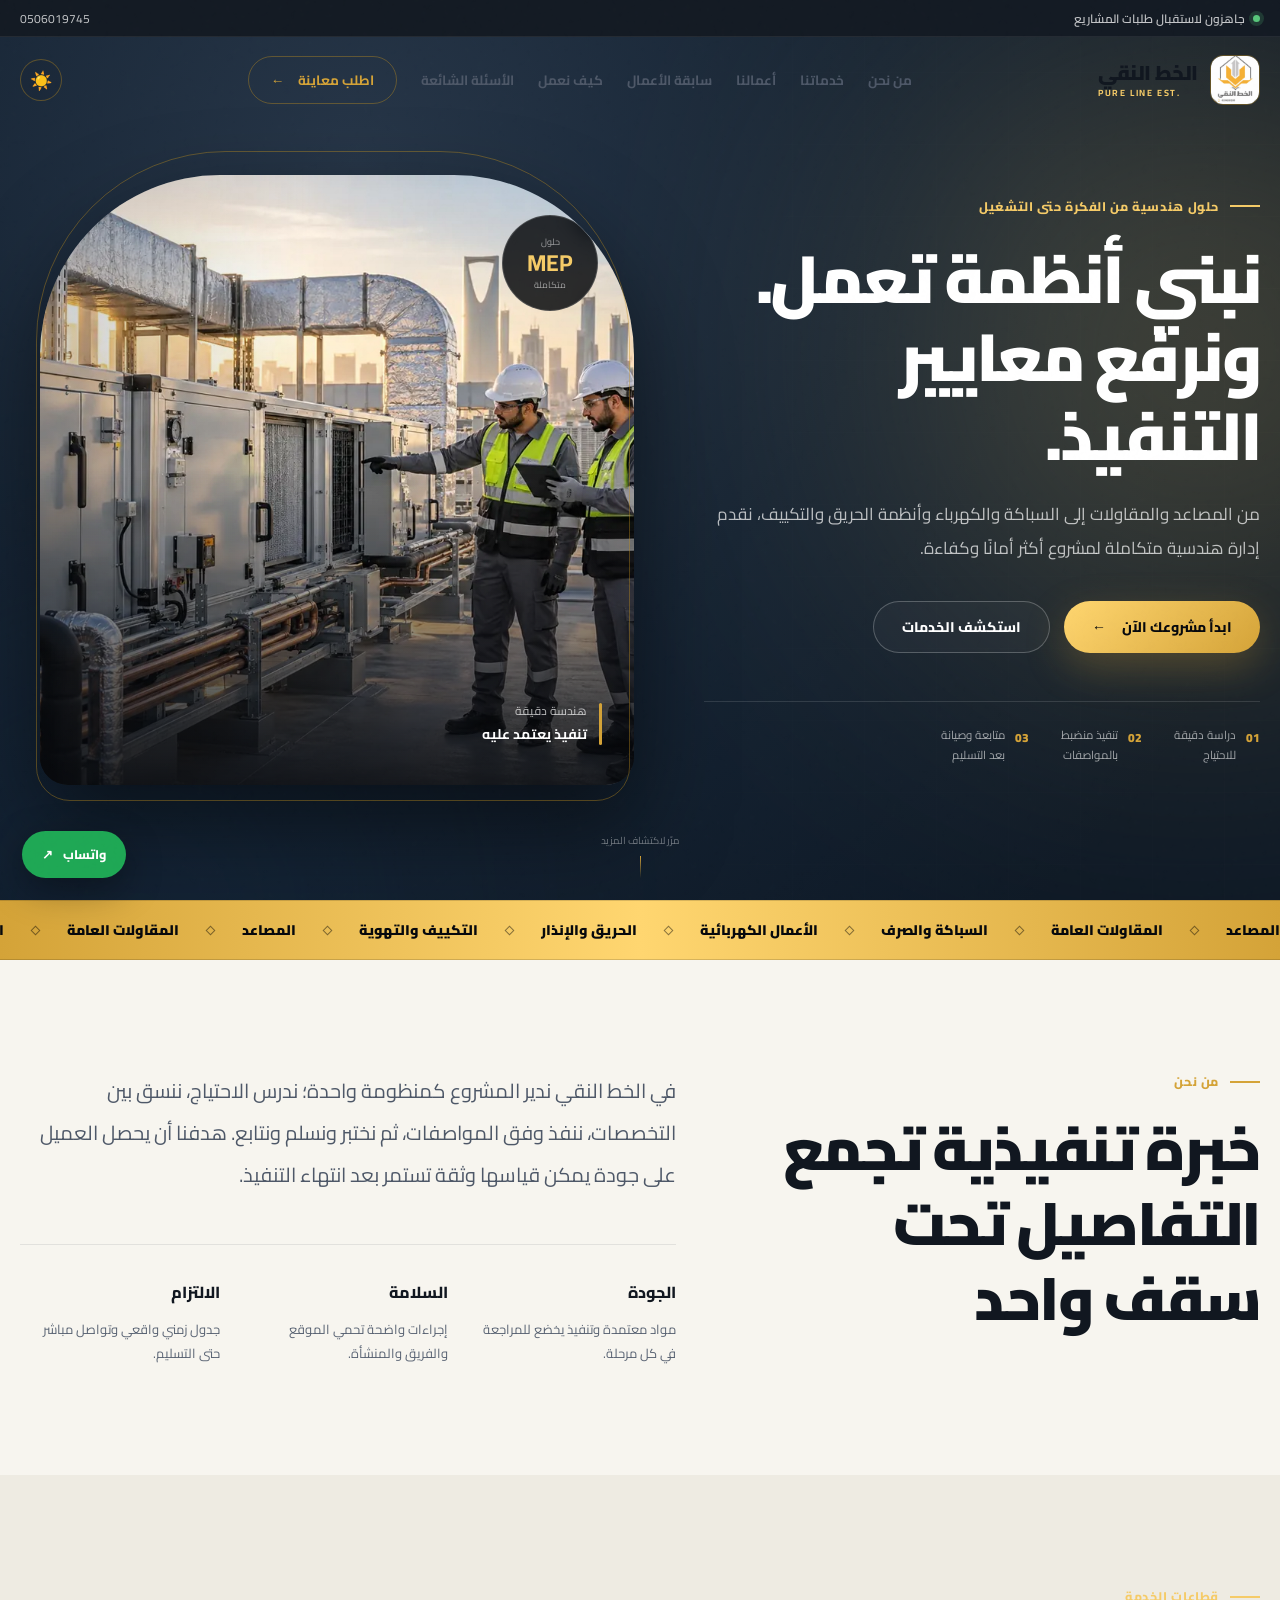
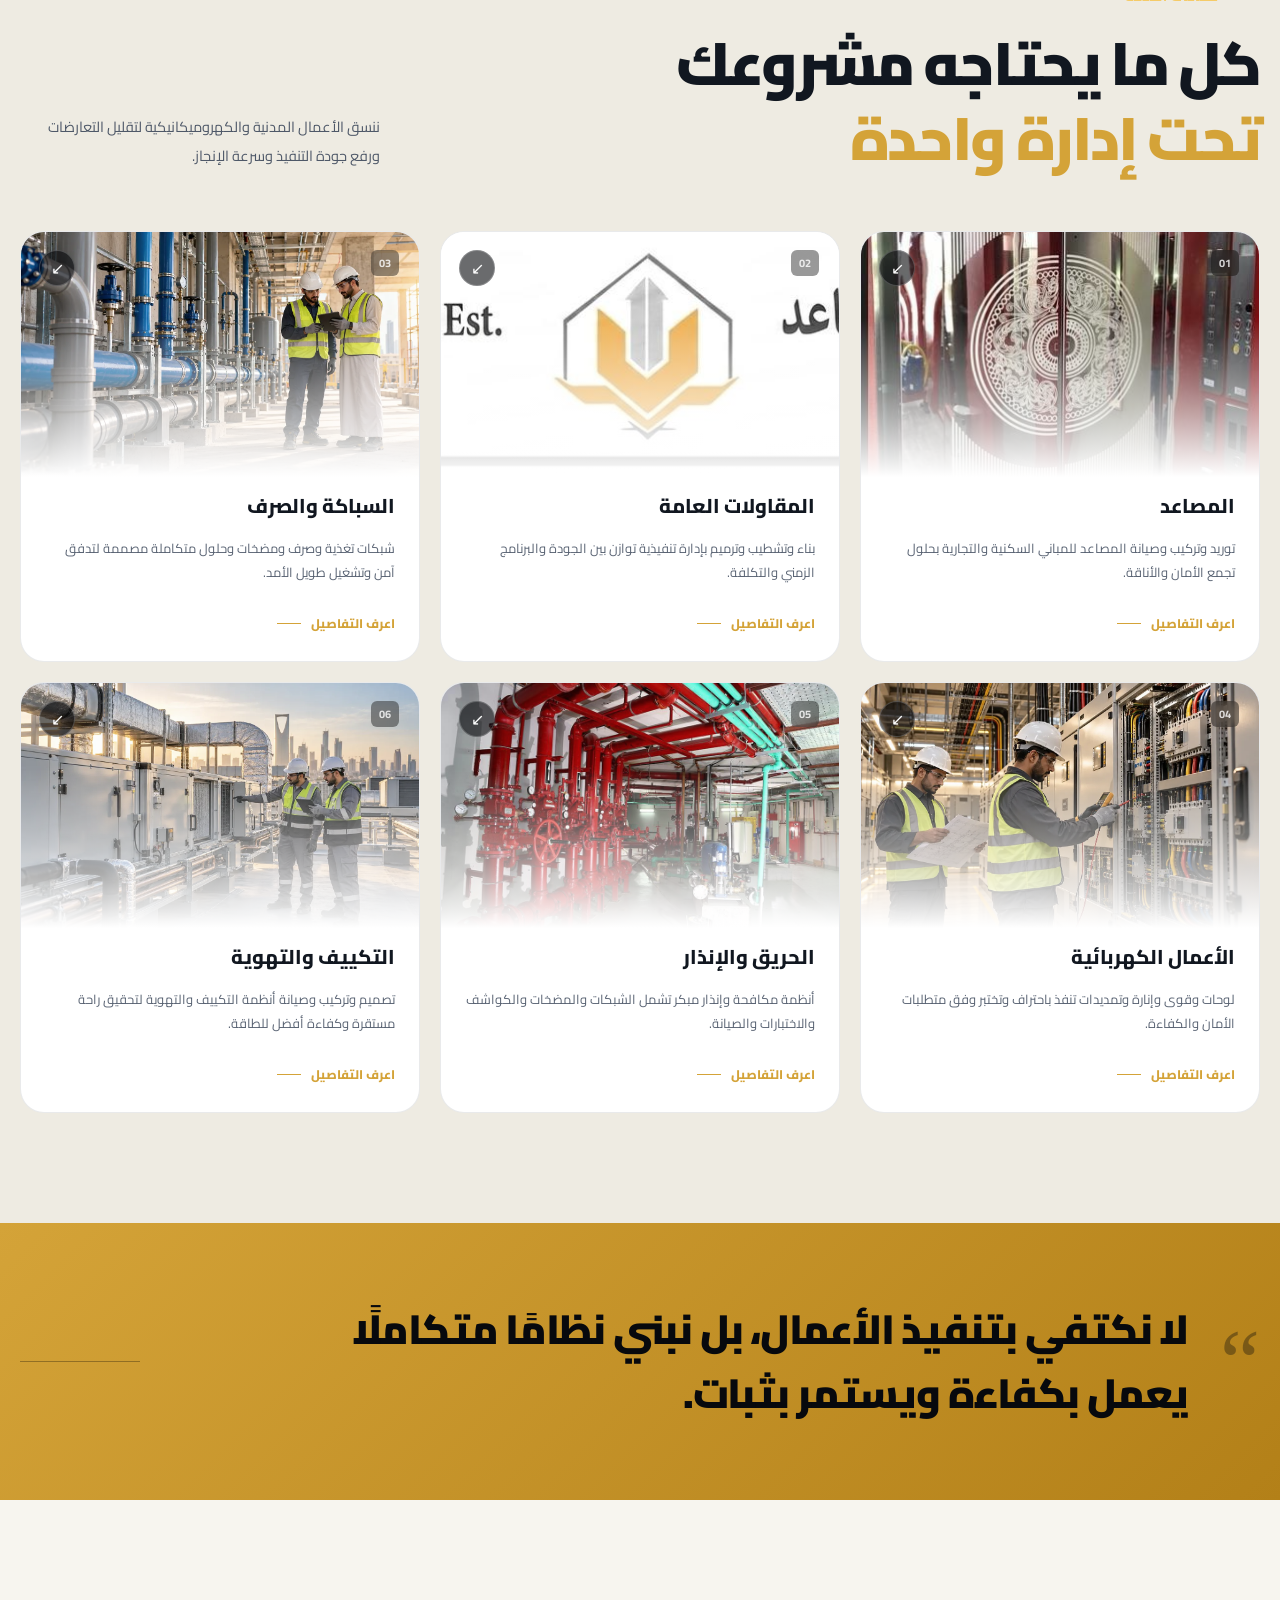
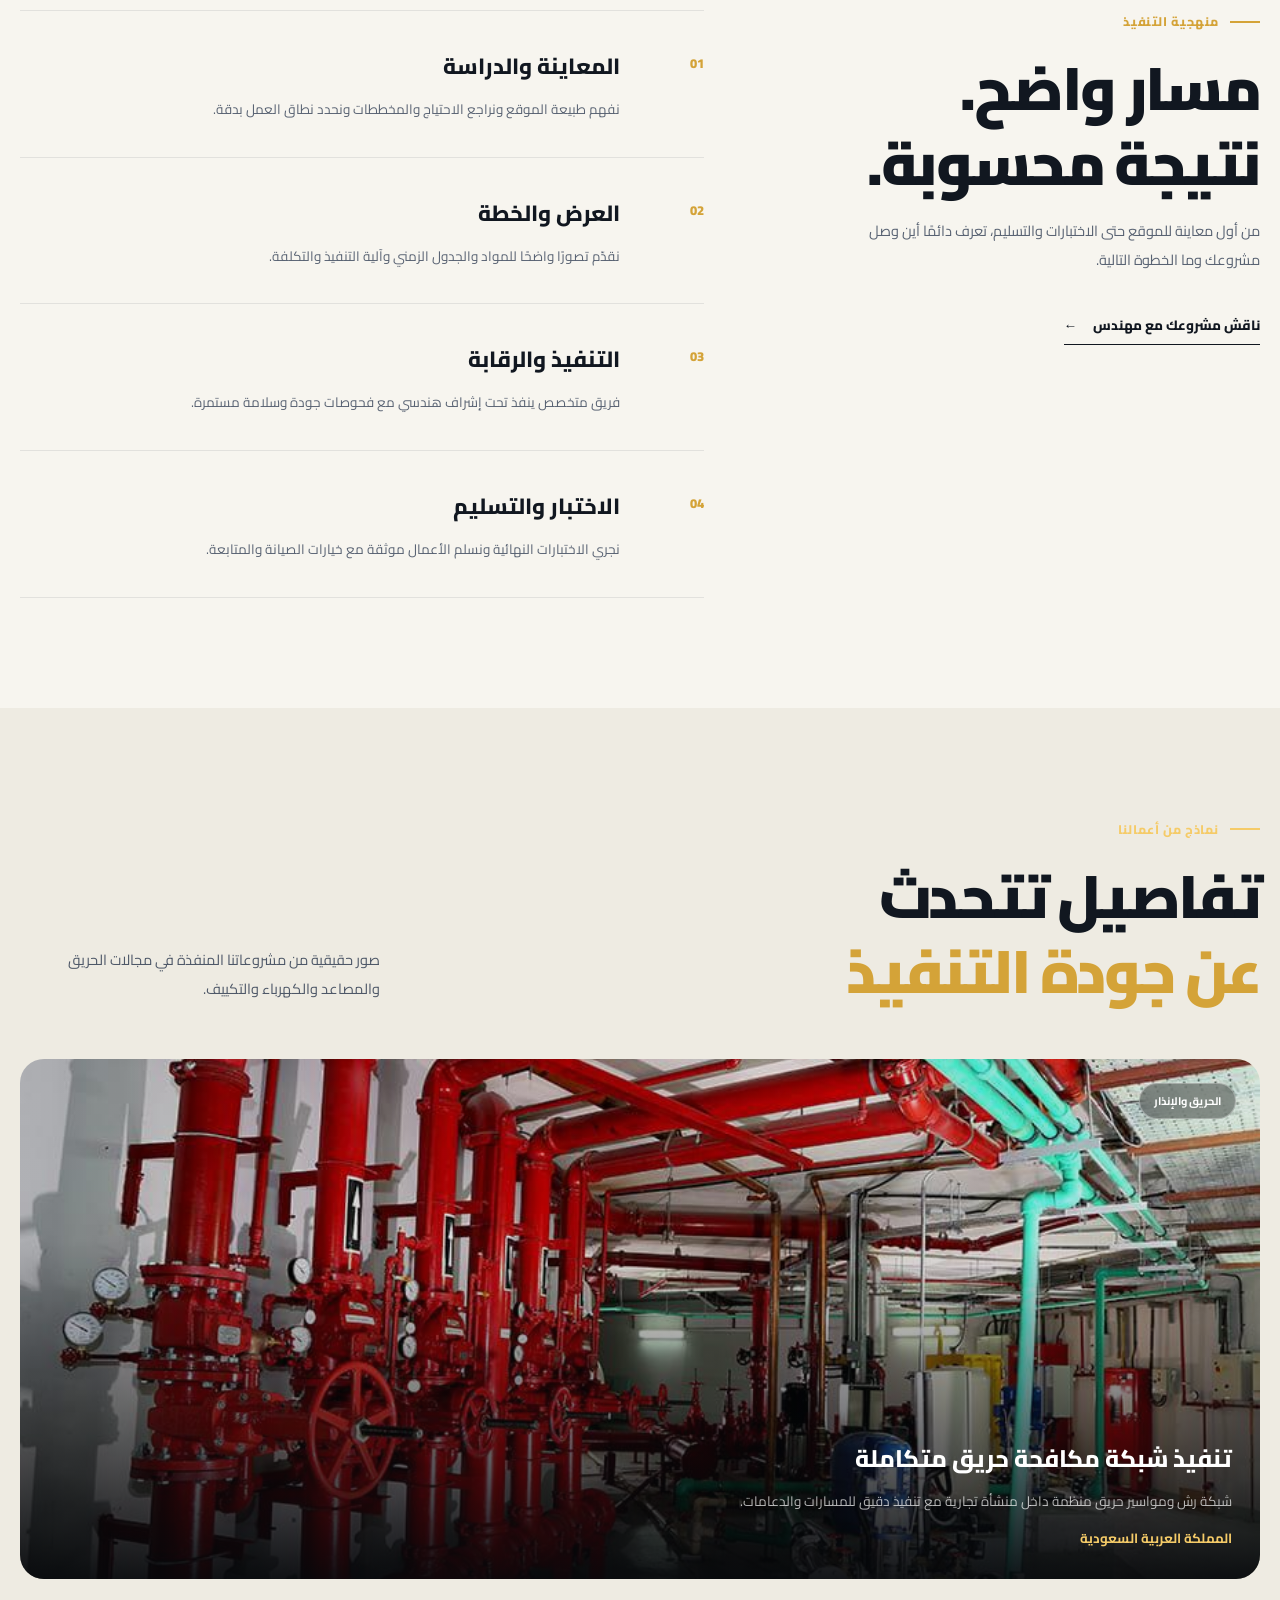
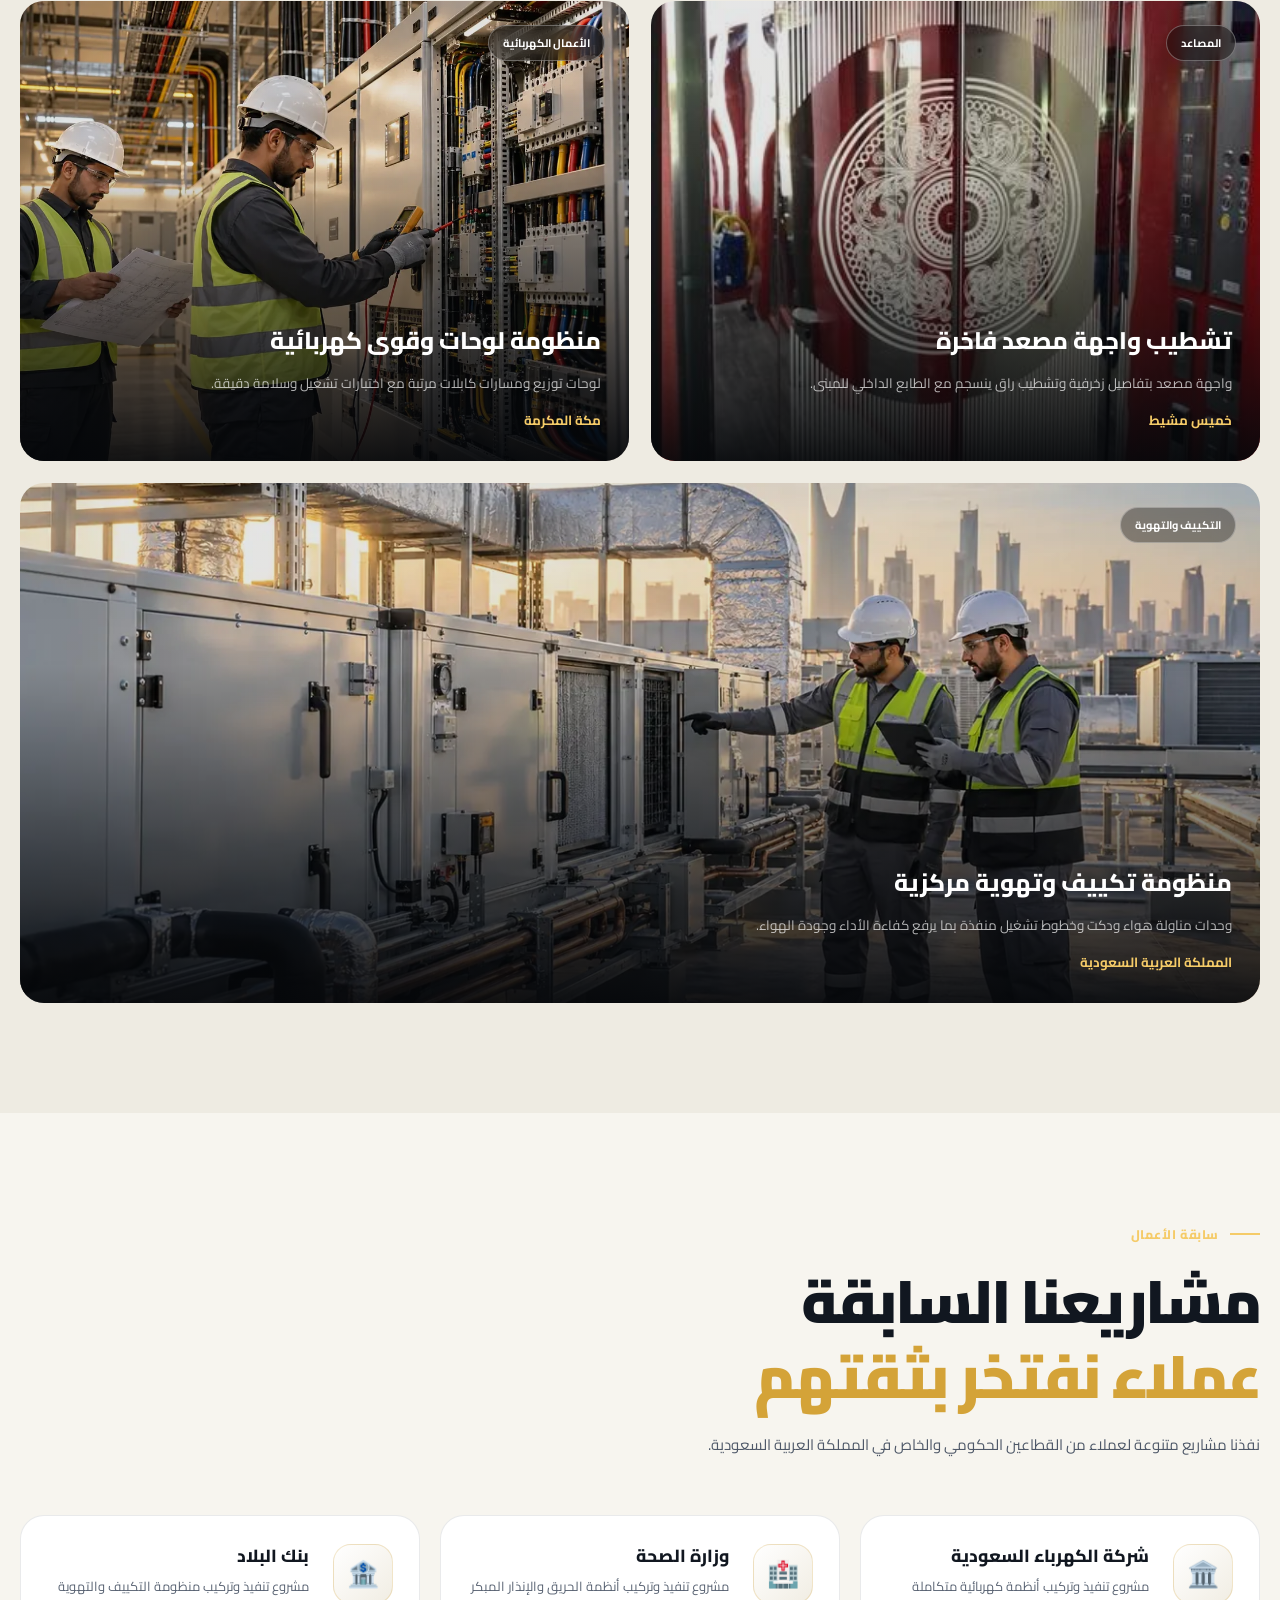
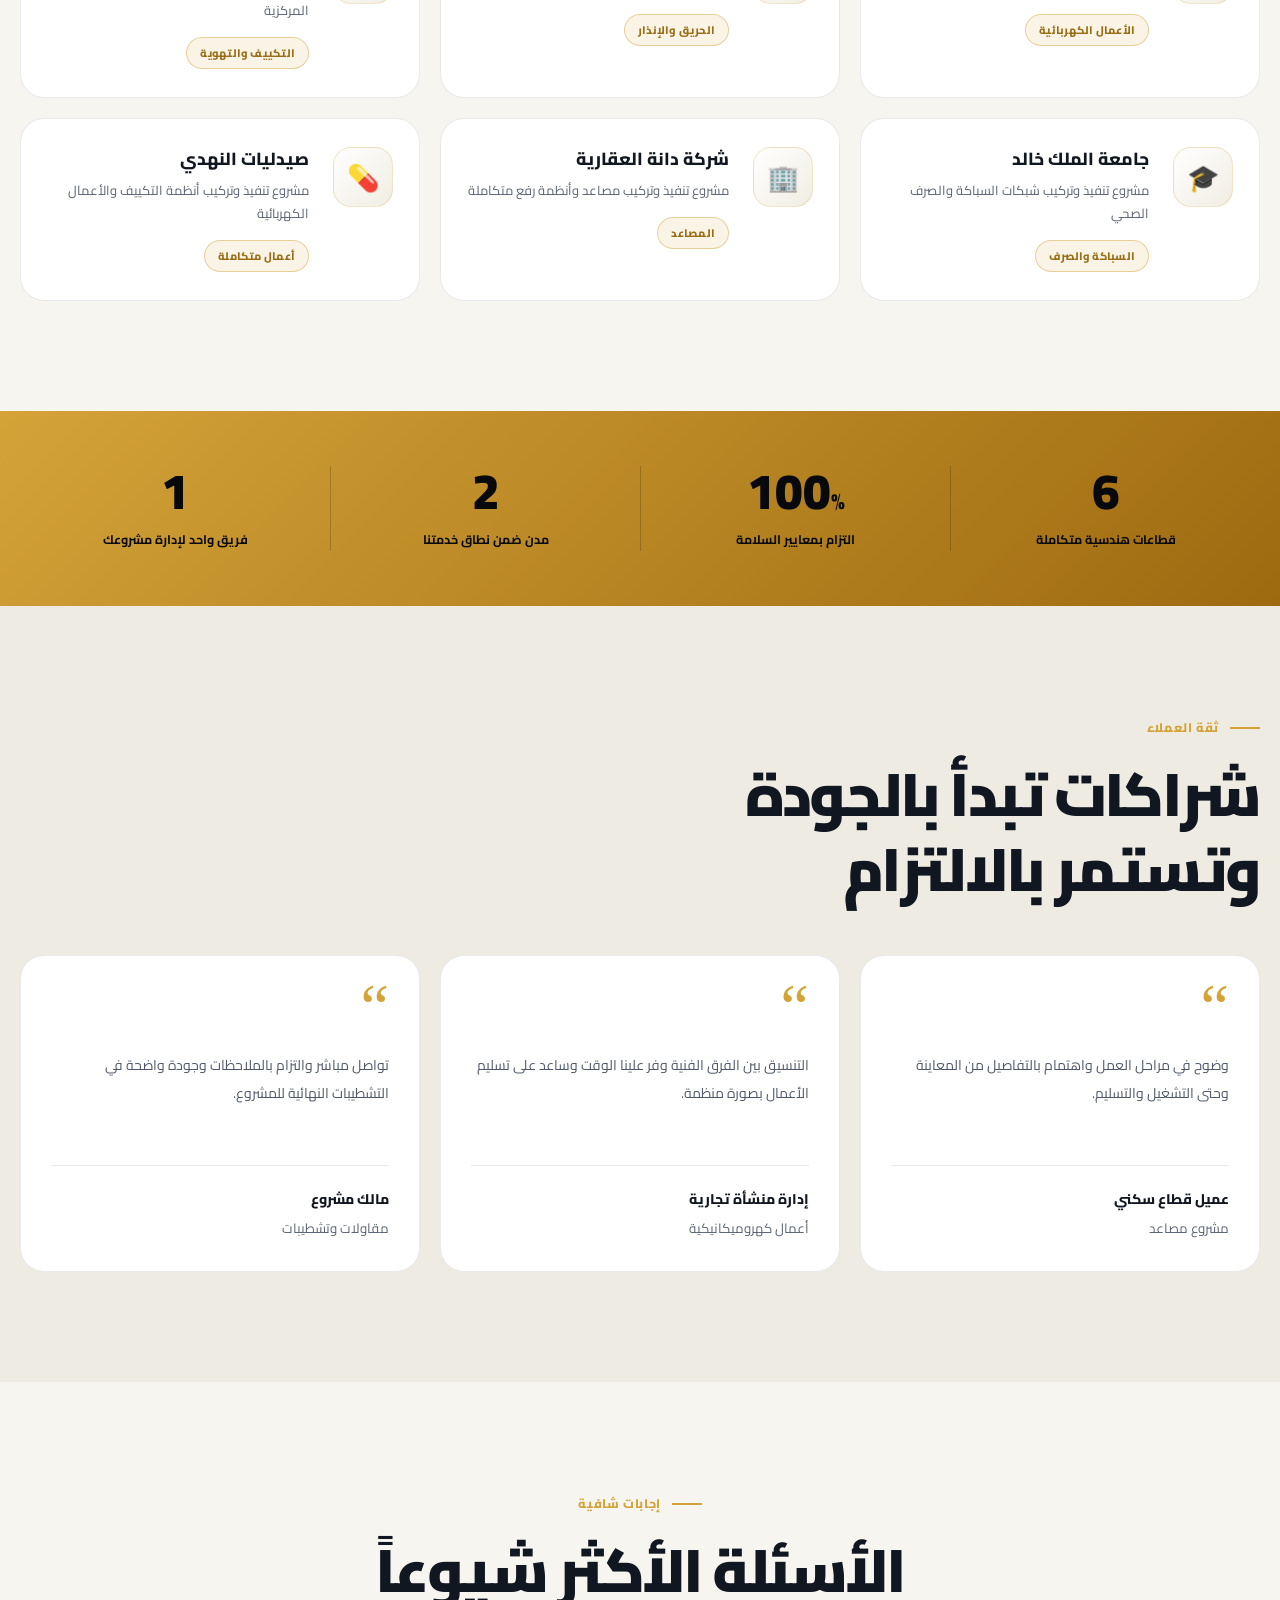
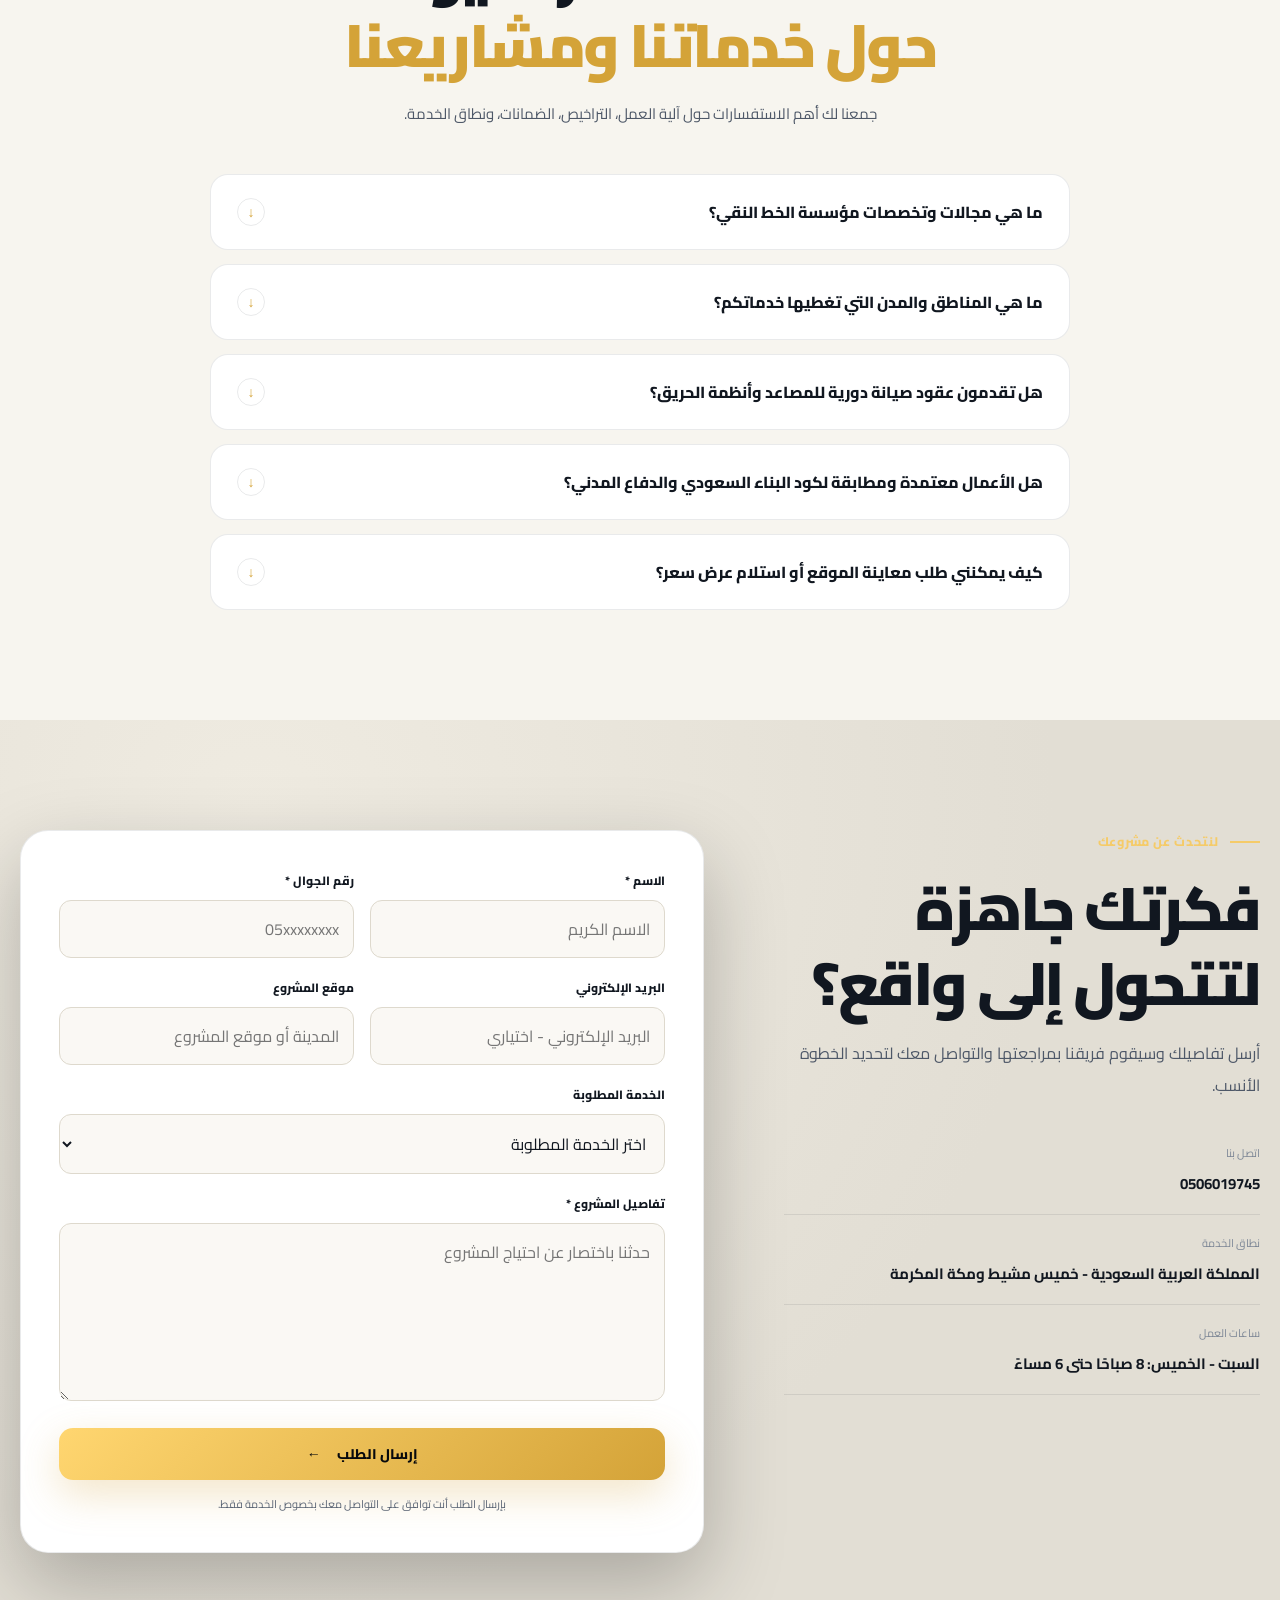
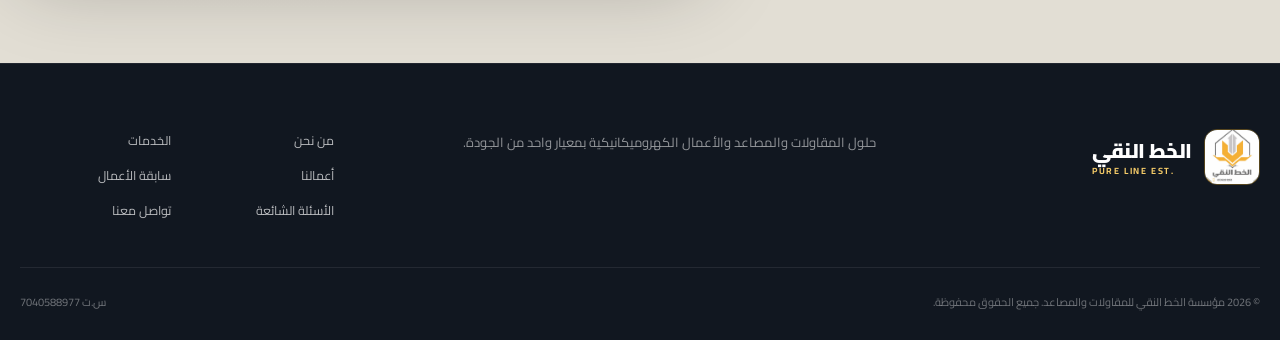
==== commit a003fc27: "Update commercial registration number" ====
--- a/index.html
+++ b/index.html
@@ -628,7 +628,7 @@
       <div class="footer__links"><a href="#about">من نحن</a><a href="#services">الخدمات</a><a href="#projects">أعمالنا</a><a href="#portfolio">سابقة الأعمال</a><a href="#faq">الأسئلة الشائعة</a><a href="#contact">تواصل معنا</a></div>
       
     </div>
-    <div class="shell footer__bottom"><span>© 2026 مؤسسة الخط النقي للمقاولات والمصاعد. جميع الحقوق محفوظة.</span><span>س.ت 4031303184</span></div>
+    <div class="shell footer__bottom"><span>© 2026 مؤسسة الخط النقي للمقاولات والمصاعد. جميع الحقوق محفوظة.</span><span>س.ت 7040588977</span></div>
   </footer>
 
   <a class="float-action float-action--whatsapp" href="https://wa.me/966506019745" target="_blank" rel="noopener" aria-label="تواصل عبر واتساب">واتساب <span>↗</span></a>
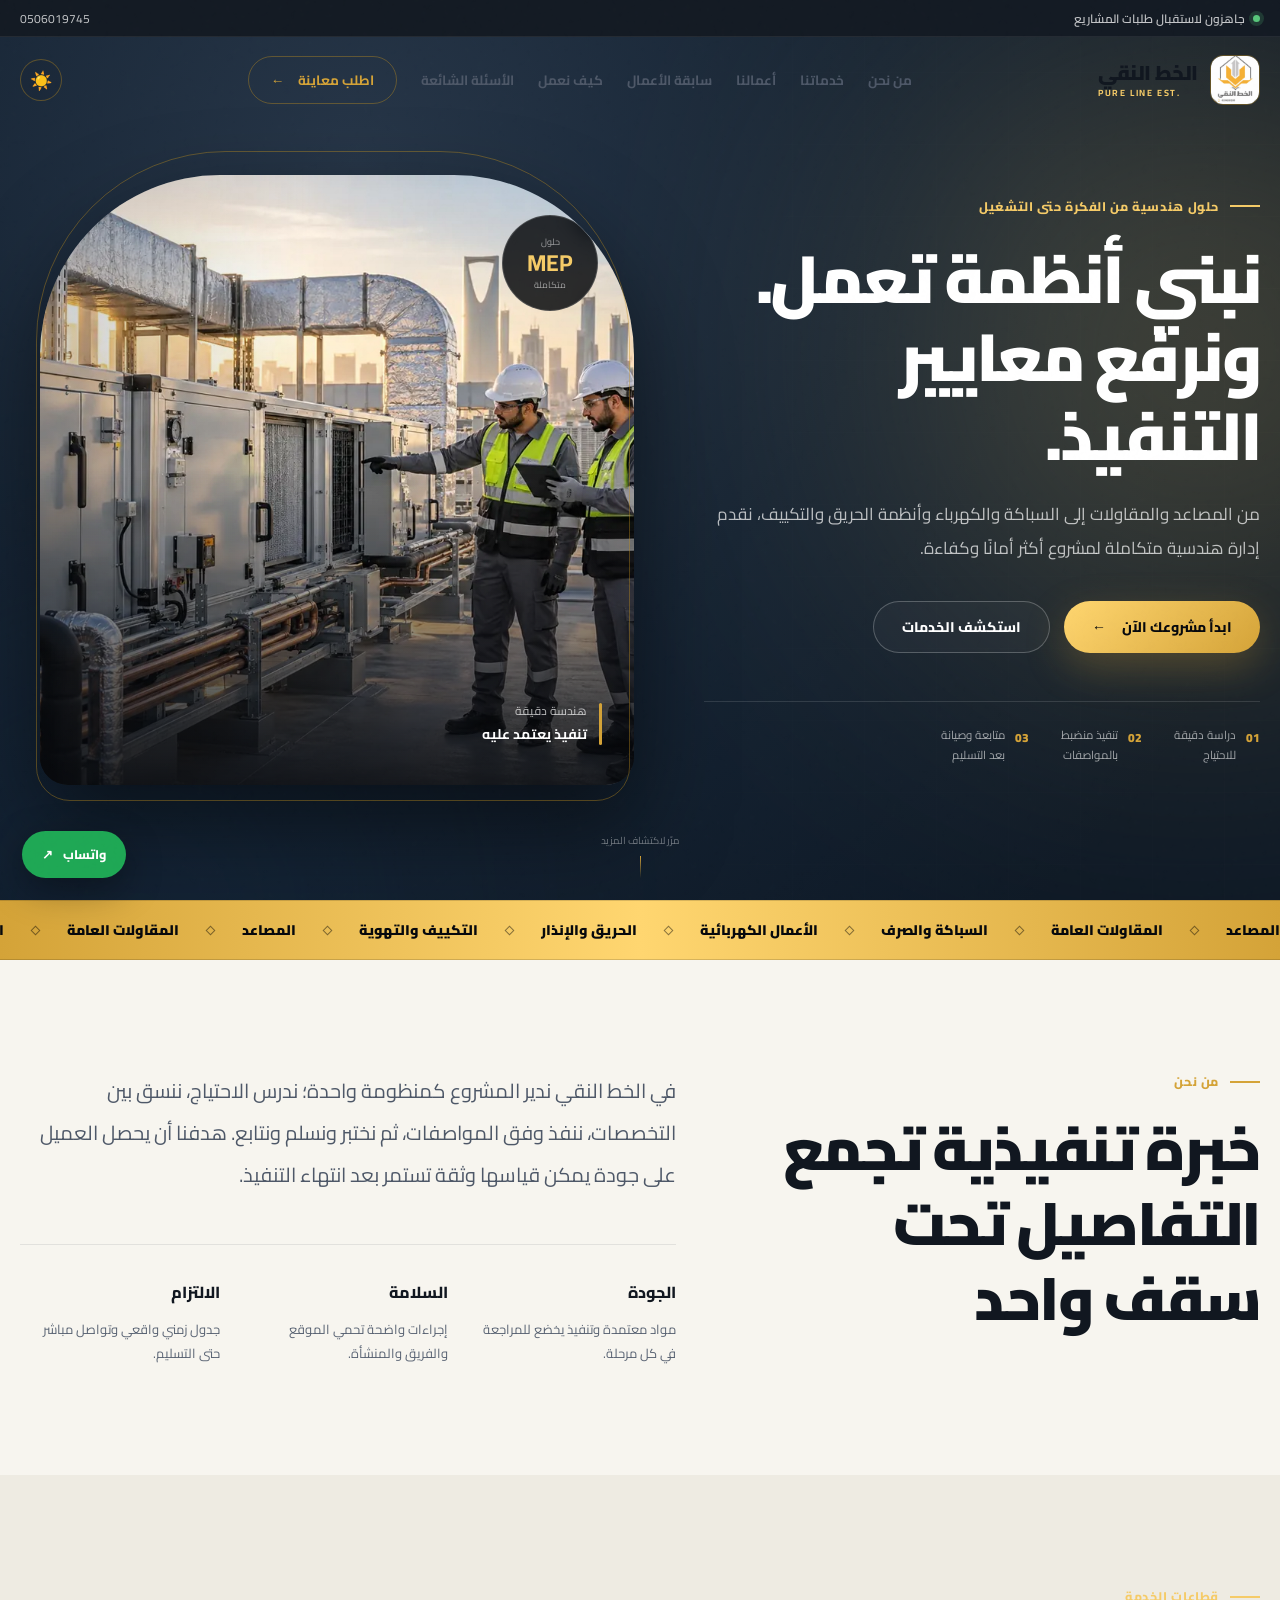
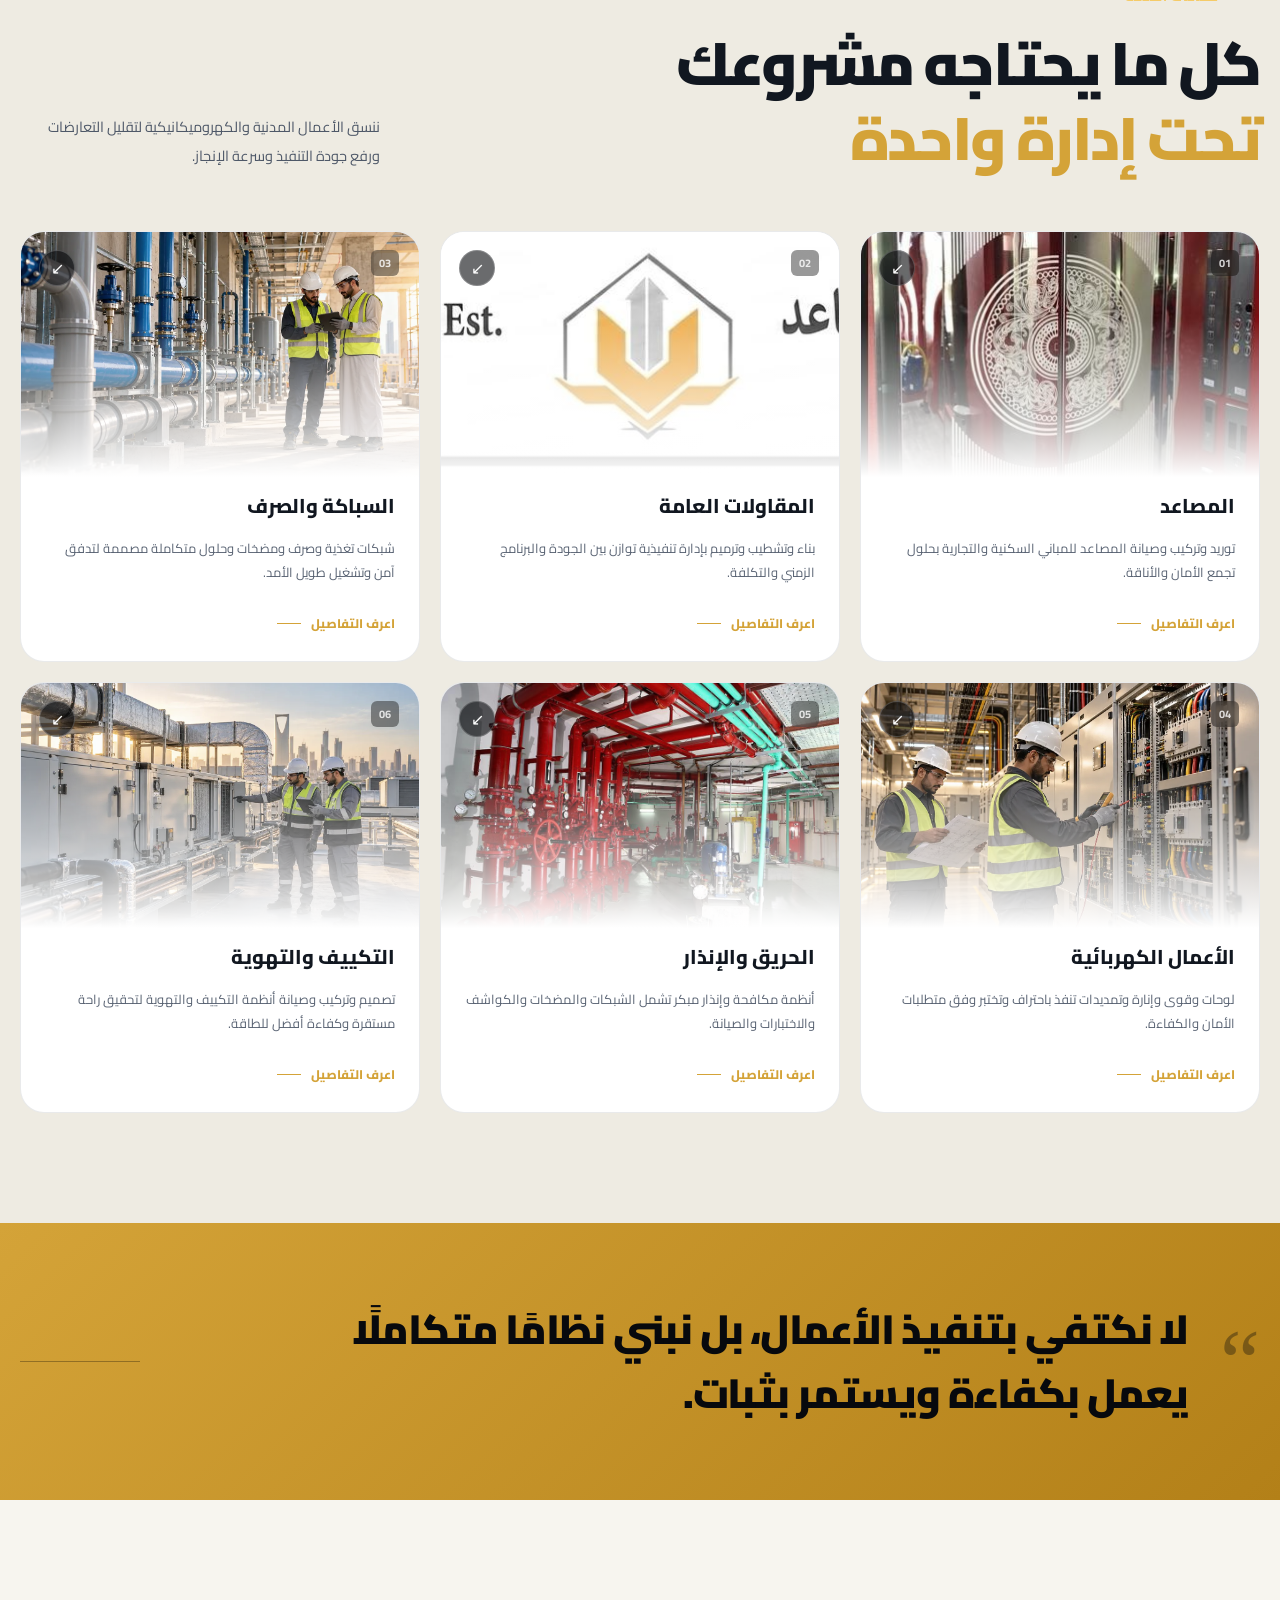
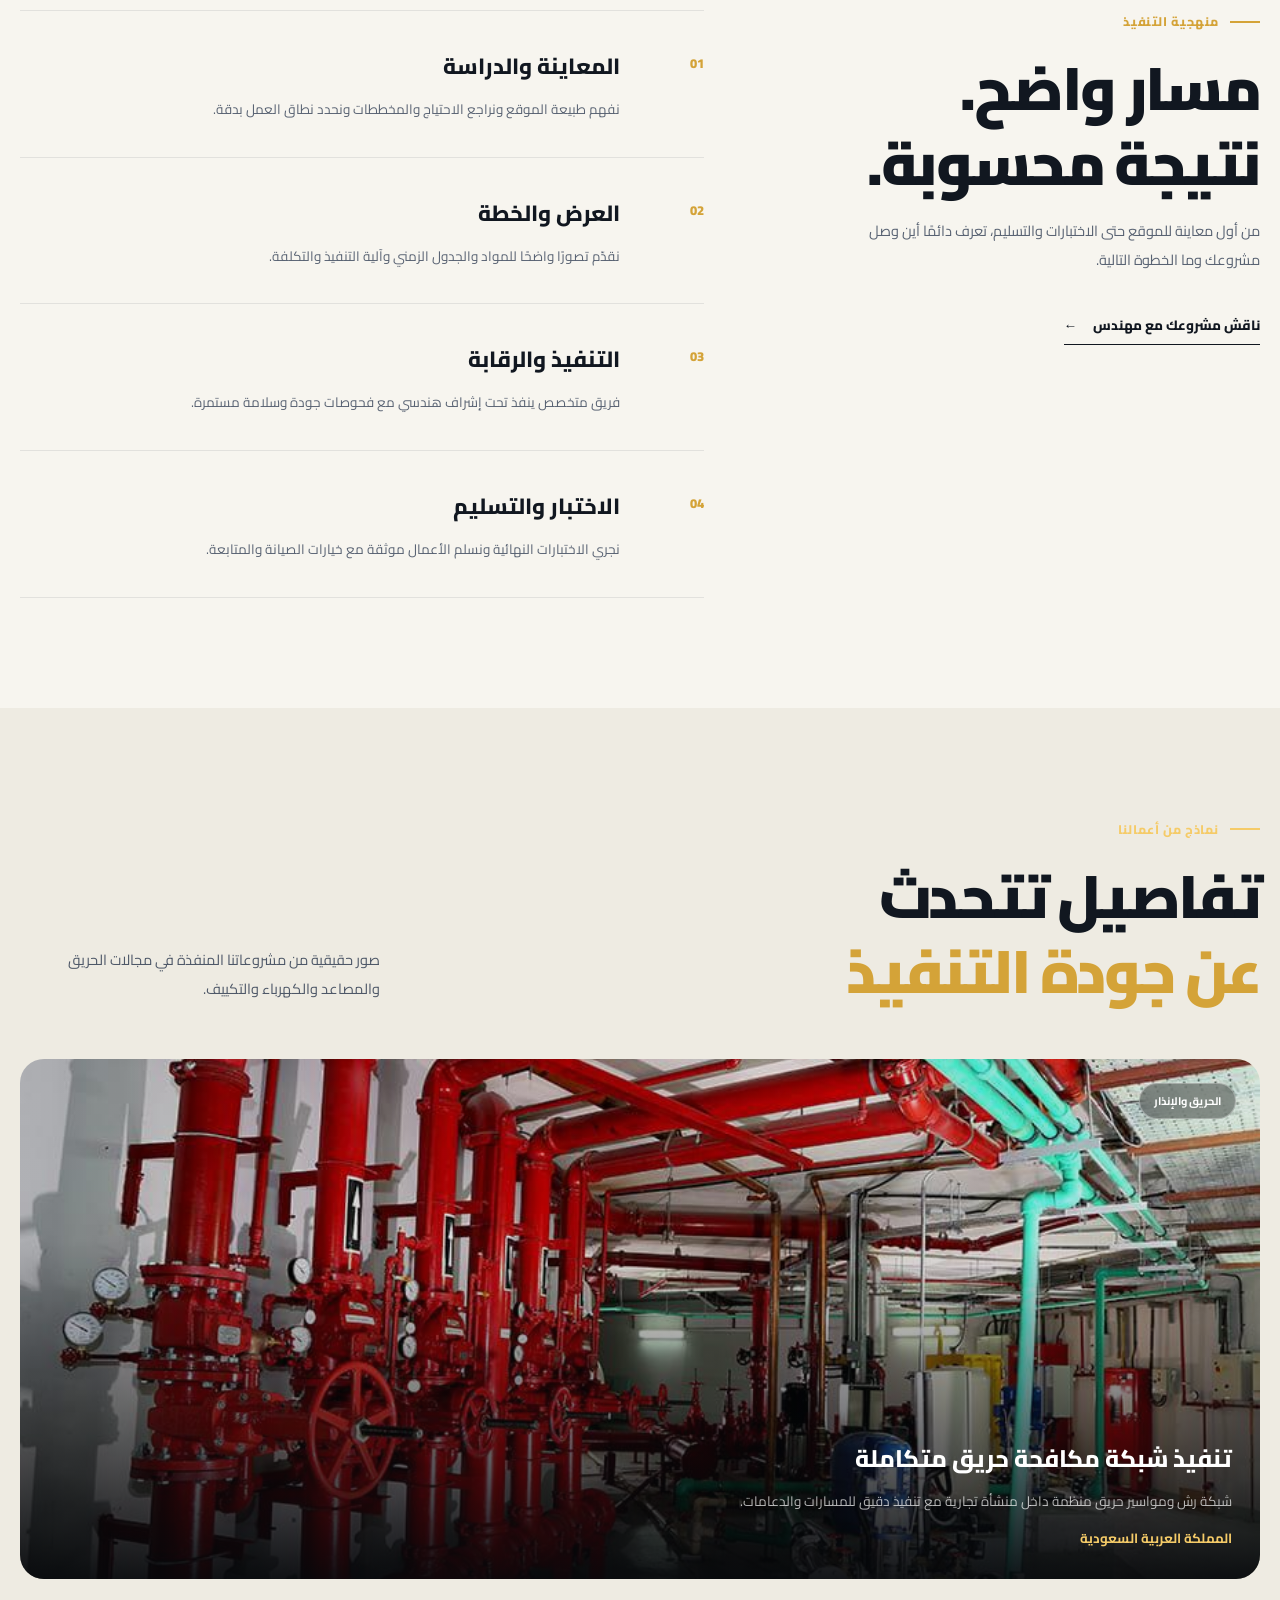
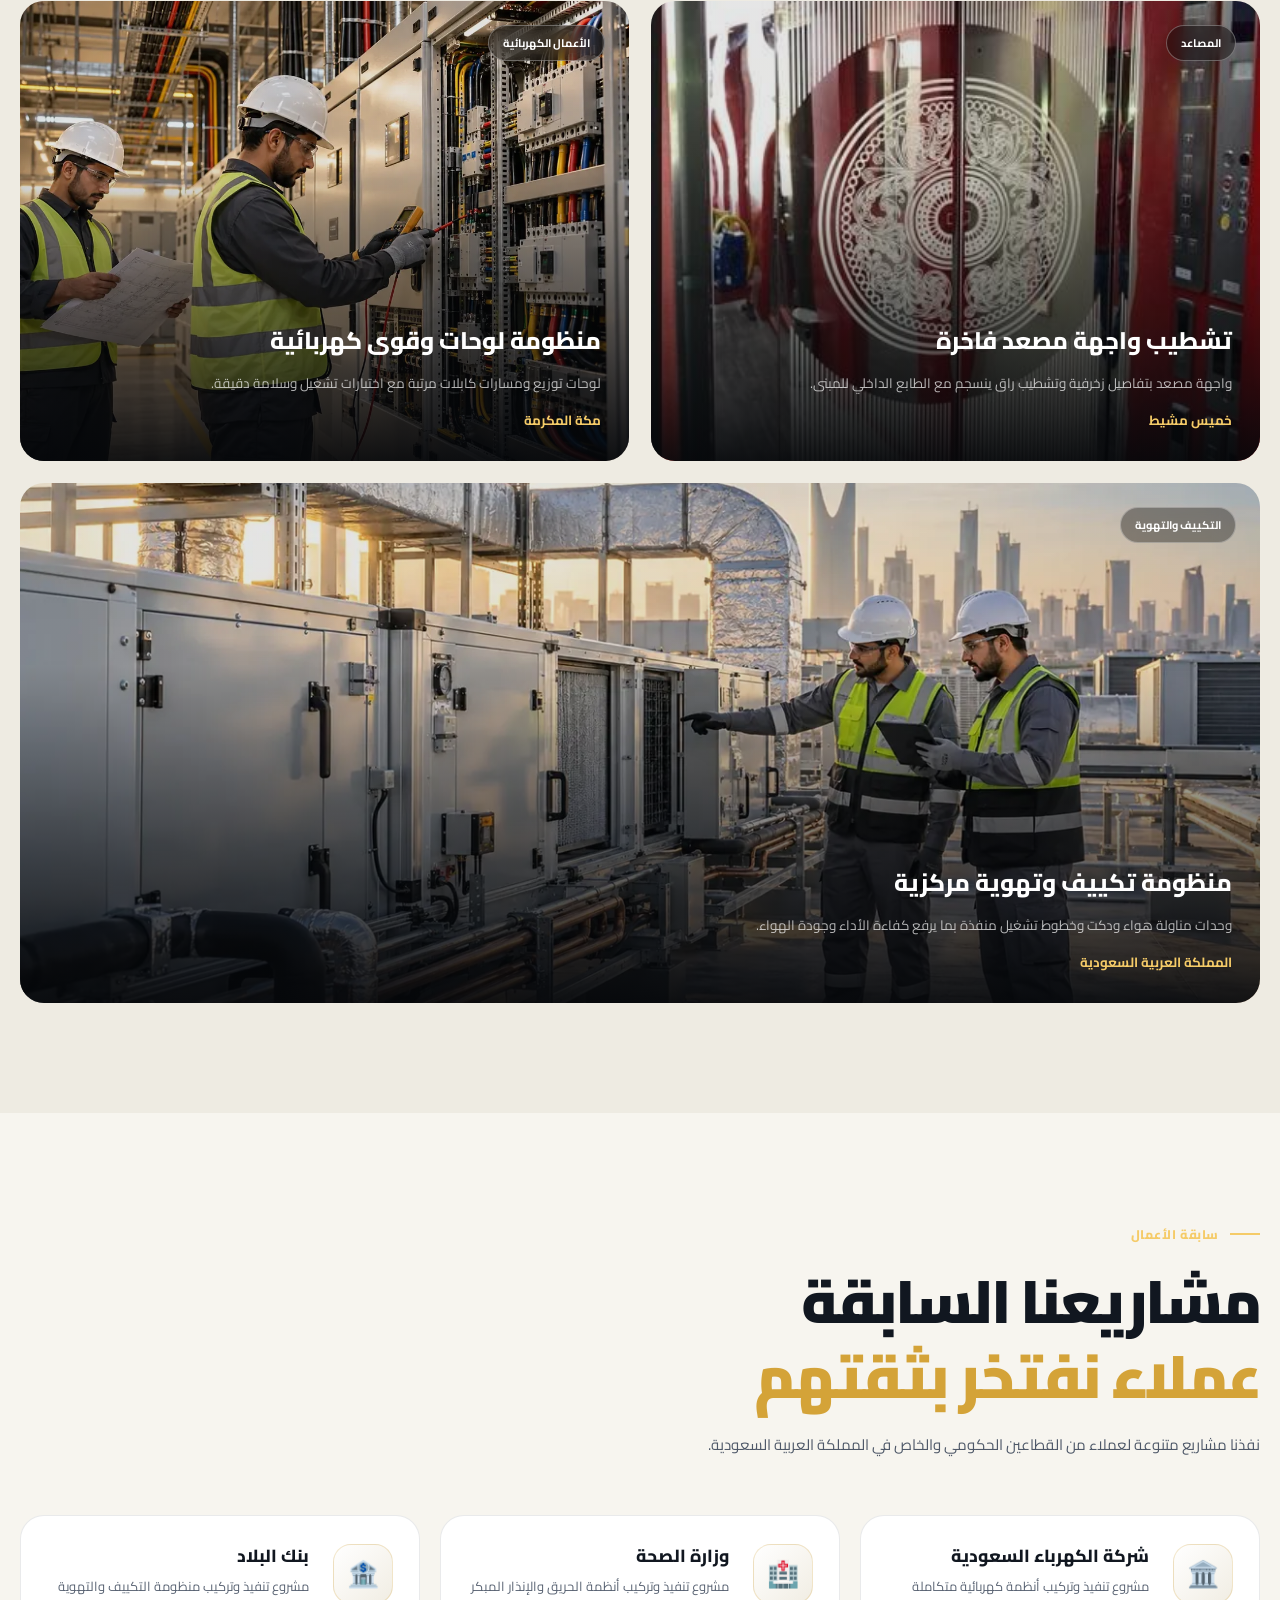
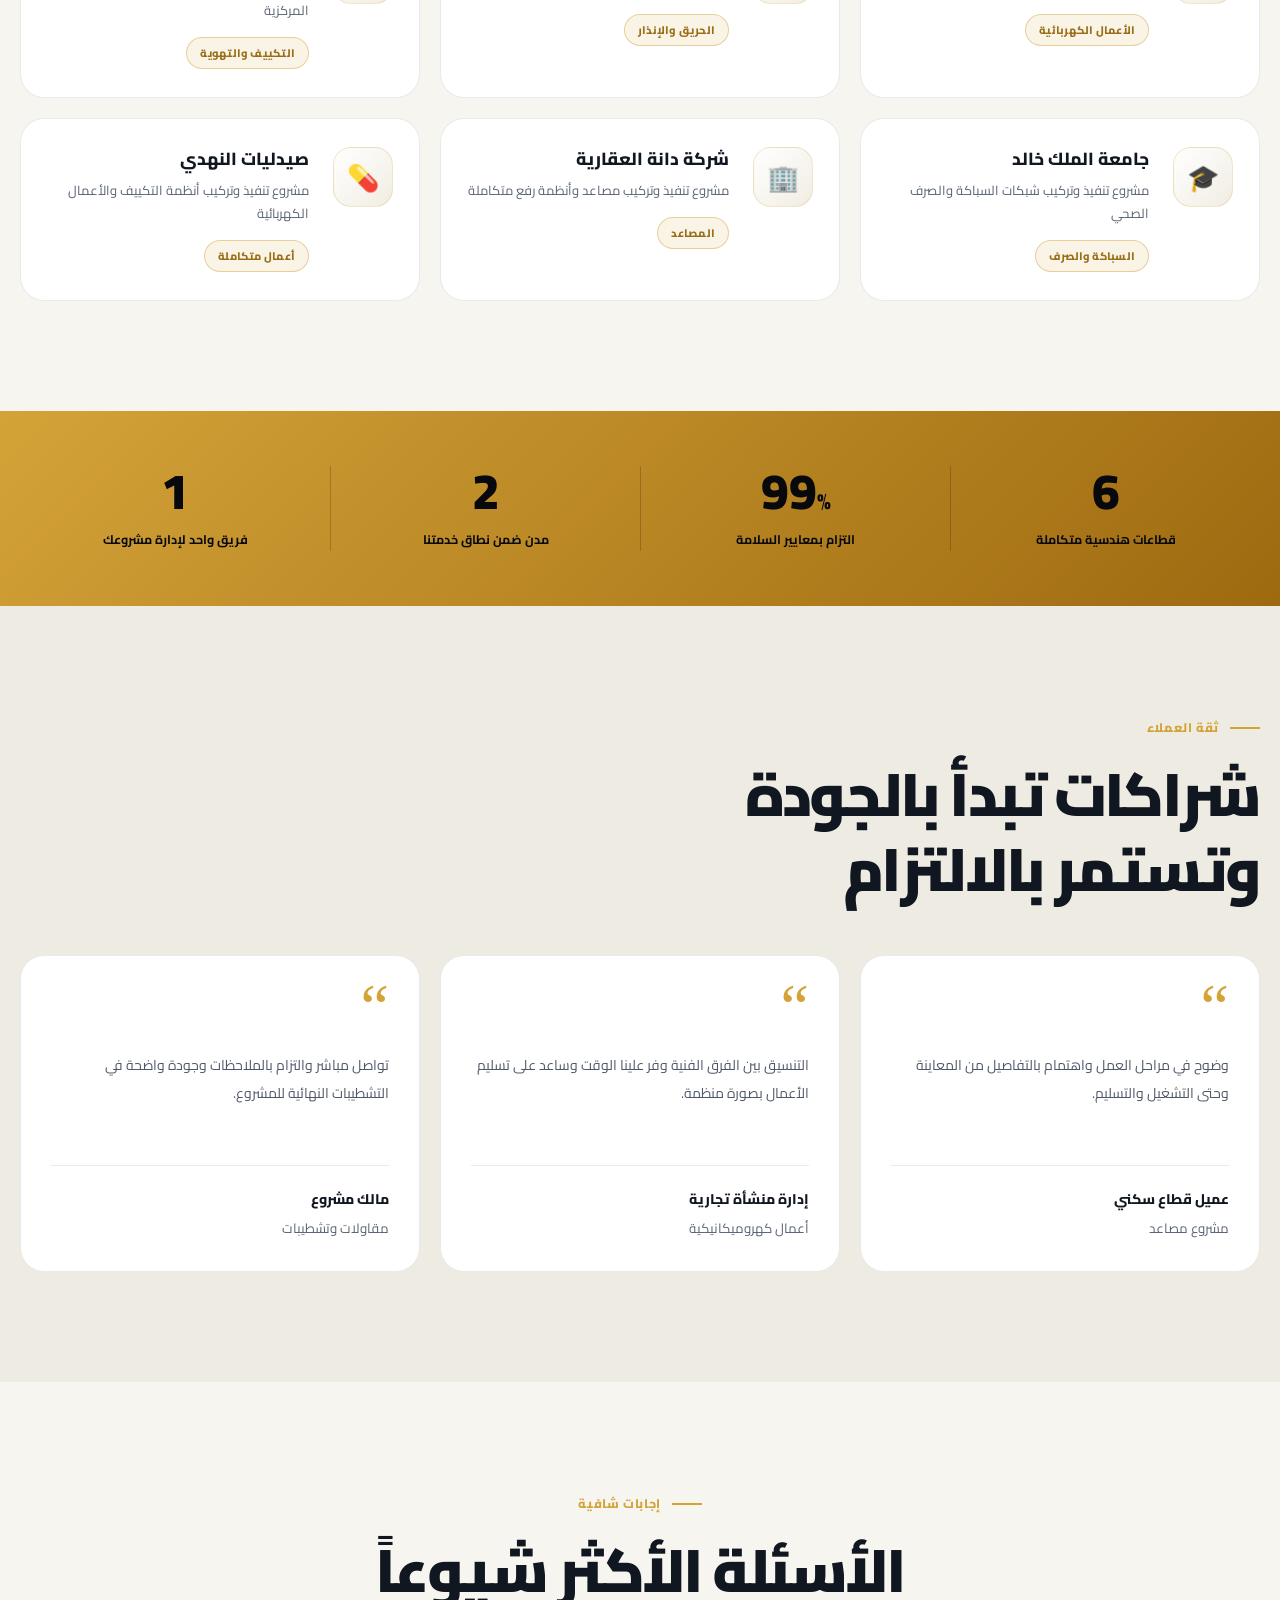
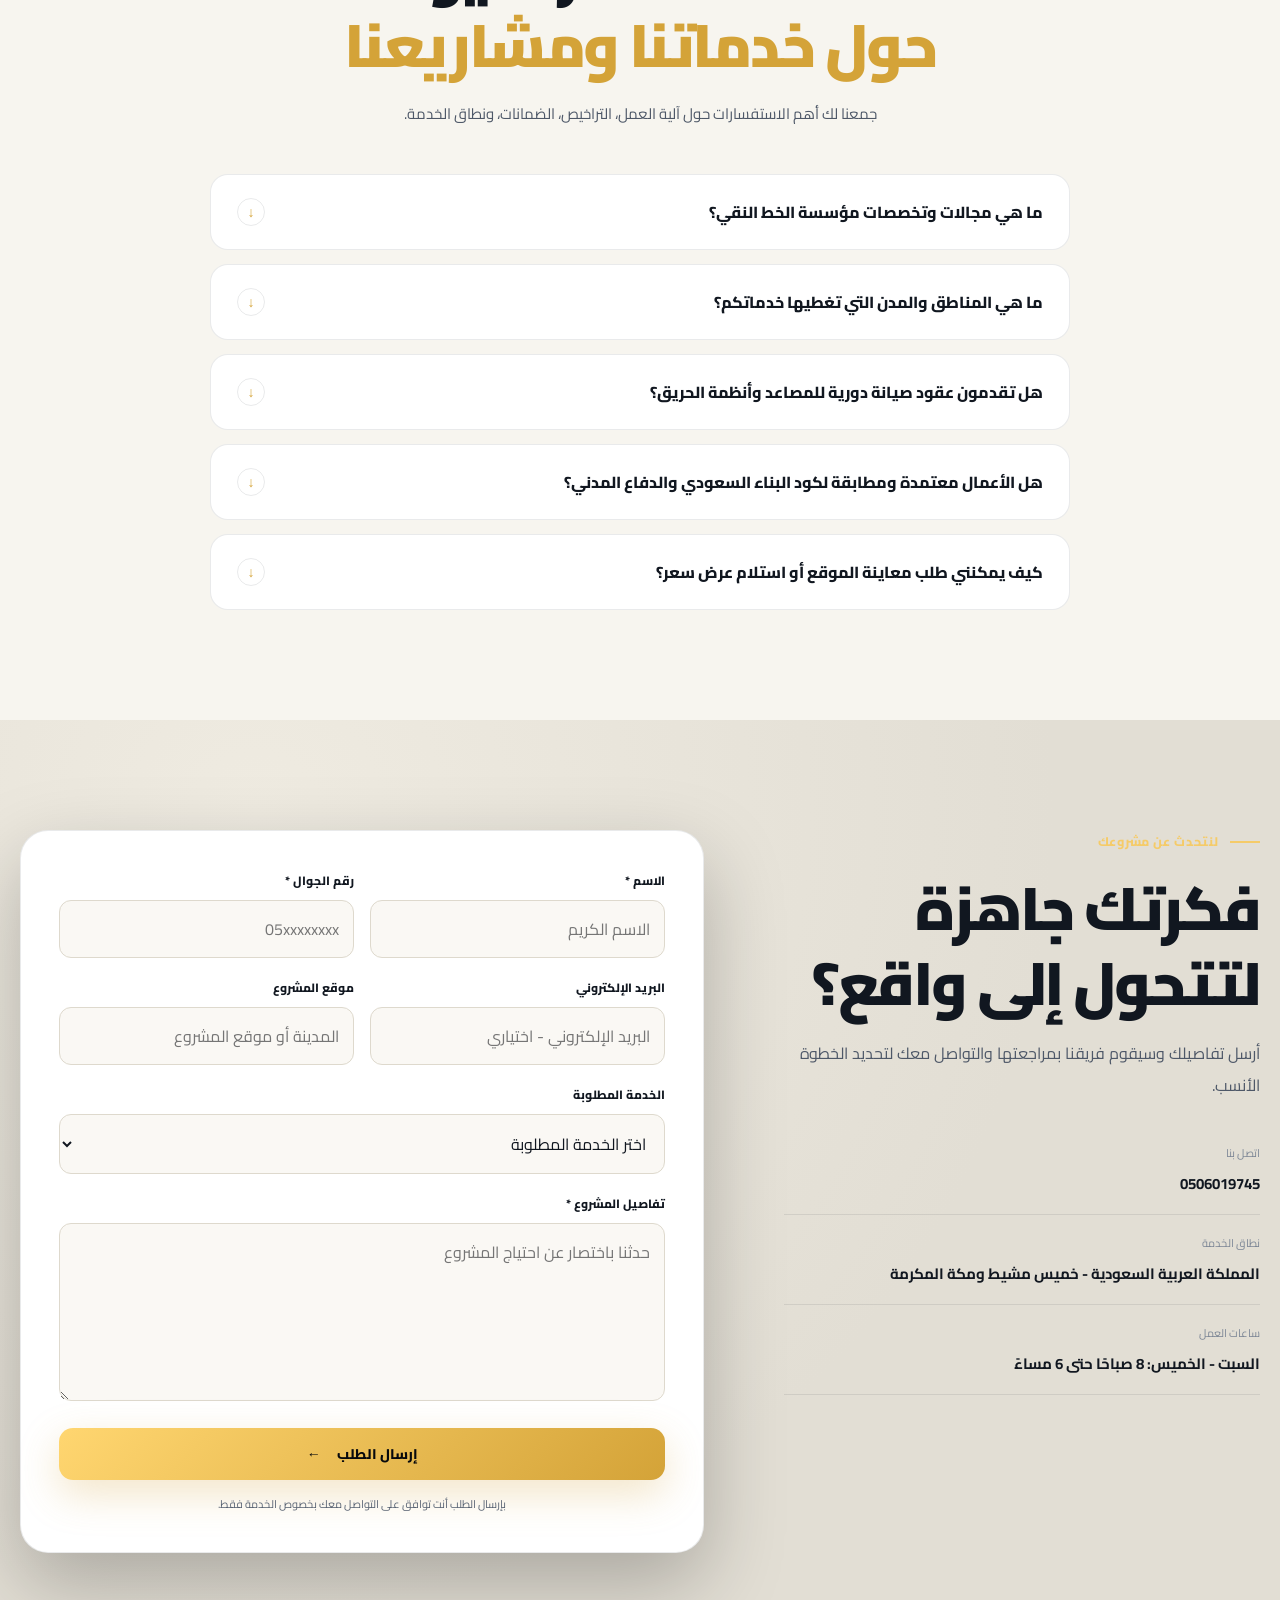
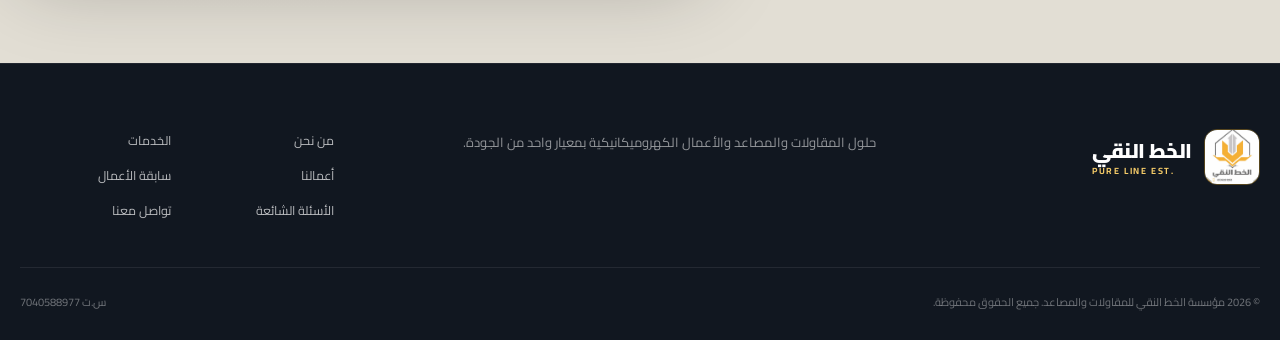
==== commit 61299f1f: "Add Google-compatible site favicon" ====
--- a/index.html
+++ b/index.html
@@ -36,7 +36,9 @@
   <meta name="twitter:image" content="https://purelineksa.com/assets/images/services/hvac.webp">
 
   <!-- Favicon -->
-  <link rel="icon" href="assets/images/brand/logo-v2.webp" type="image/webp">
+  <link rel="icon" href="/favicon.ico" sizes="any">
+  <link rel="icon" href="/favicon-192.png" type="image/png" sizes="192x192">
+  <link rel="apple-touch-icon" href="/apple-touch-icon.png" sizes="180x180">
 
   <!-- Fonts -->
   <link rel="preconnect" href="https://fonts.googleapis.com">
